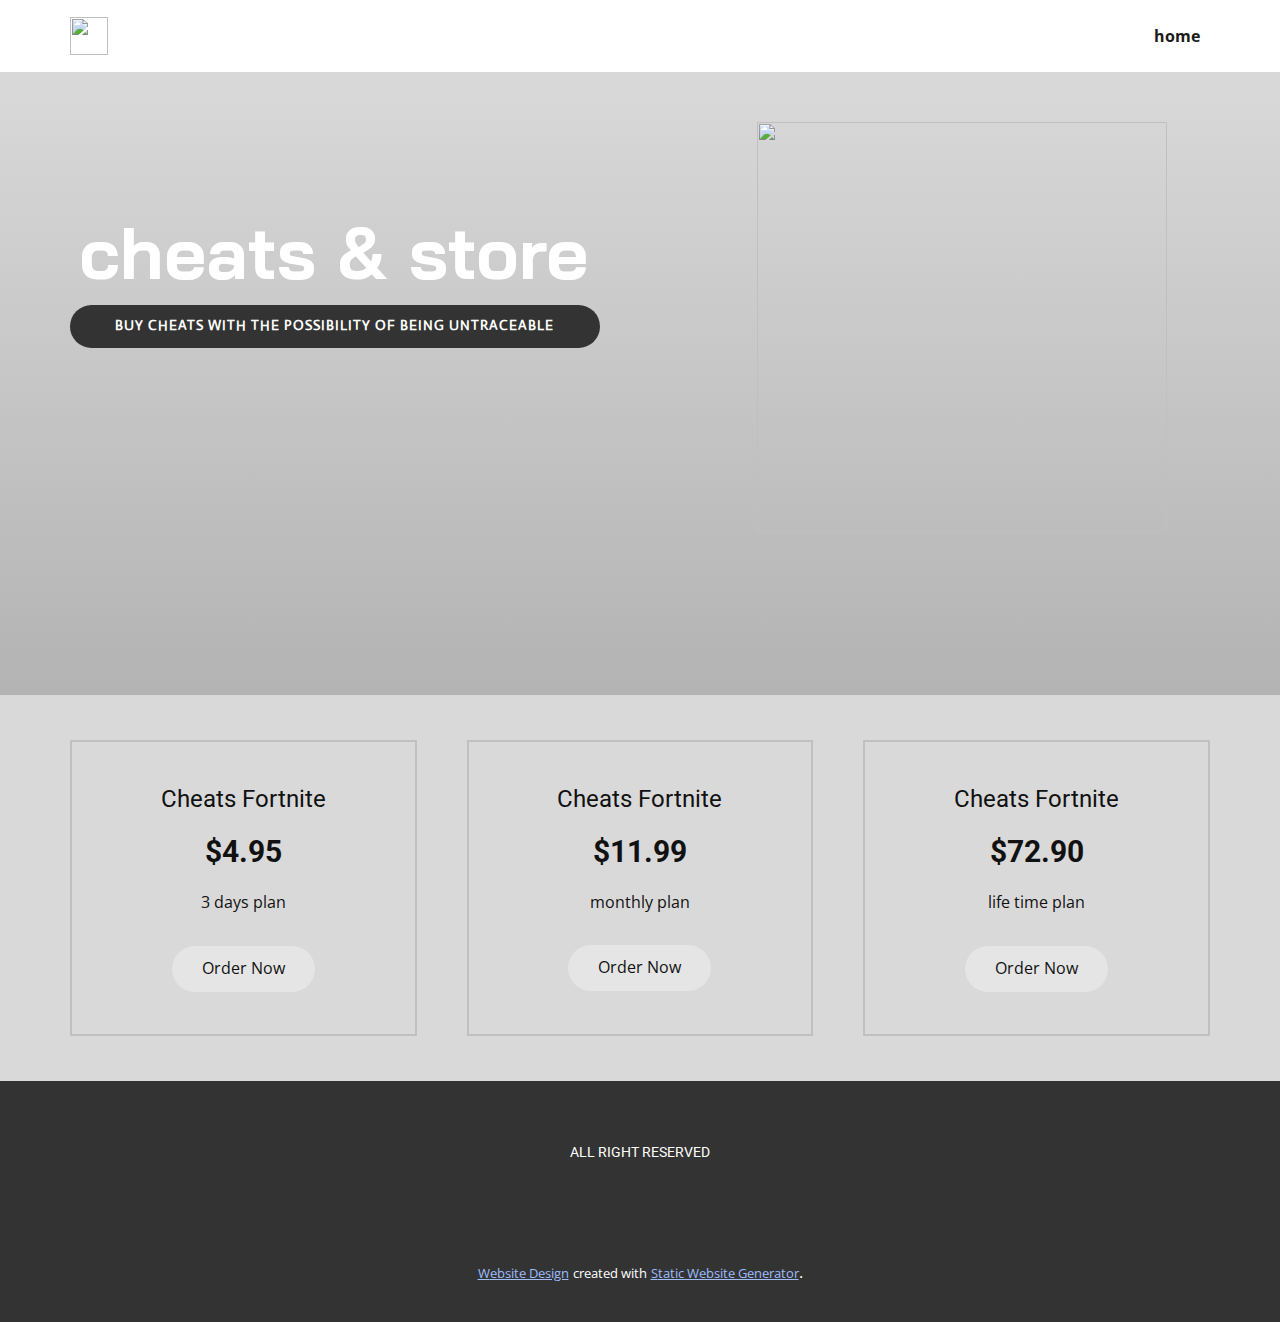
==== store.html @ 22f64bcd "Add files via upload" ====
<!DOCTYPE html>
<html style="font-size: 16px;">
  <head>
    <meta name="viewport" content="width=device-width, initial-scale=1.0">
    <meta charset="utf-8">
    <meta name="keywords" content="beauty">
    <meta name="description" content="">
    <title>store</title>
    <link rel="stylesheet" href="nicepage.css" media="screen">
<link rel="stylesheet" href="store.css" media="screen">
    <script class="u-script" type="text/javascript" src="jquery-1.9.1.min.js" defer=""></script>
    <script class="u-script" type="text/javascript" src="nicepage.js" defer=""></script>
    <meta name="generator" content="Nicepage 4.12.11, nicepage.com">
    <link rel="icon" href="images/favicon.png">
    <link id="u-theme-google-font" rel="stylesheet" href="https://fonts.googleapis.com/css?family=Roboto:100,100i,300,300i,400,400i,500,500i,700,700i,900,900i|Open+Sans:300,300i,400,400i,500,500i,600,600i,700,700i,800,800i">
    <link id="u-page-google-font" rel="stylesheet" href="https://fonts.googleapis.com/css?family=Bai+Jamjuree:200,200i,300,300i,400,400i,500,500i,600,600i,700,700i|Actor:400">
    
    
    
    <script type="application/ld+json">{
		"@context": "http://schema.org",
		"@type": "Organization",
		"name": "WebSite2157050",
		"url": "/",
		"logo": "images/Windows_Settings_app_icon.png"
}</script>
    <meta name="theme-color" content="#0a5bf9">
    <meta property="og:title" content="store">
    <meta property="og:description" content="">
    <meta property="og:type" content="website">
    <link rel="canonical" href="/">
  </head>
  <body class="u-body u-grey-15 u-xl-mode"><header class="u-clearfix u-header u-white u-header" id="sec-d12e"><div class="u-clearfix u-sheet u-sheet-1">
        <a href="https://nicepage.com" class="u-image u-logo u-image-1" data-image-width="1080" data-image-height="1080">
          <img src="images/Windows_Settings_app_icon.png" class="u-logo-image u-logo-image-1">
        </a>
        <nav class="u-menu u-menu-dropdown u-offcanvas u-menu-1">
          <div class="menu-collapse" style="font-size: 1rem; letter-spacing: 0px; font-weight: 700;">
            <a class="u-button-style u-custom-border u-custom-border-color u-custom-borders u-custom-left-right-menu-spacing u-custom-padding-bottom u-custom-text-active-color u-custom-text-color u-custom-text-hover-color u-custom-top-bottom-menu-spacing u-nav-link u-text-active-palette-1-base u-text-hover-palette-2-base" href="#">
              <svg class="u-svg-link" viewBox="0 0 24 24"><use xlink:href="#menu-hamburger"></use></svg>
              <svg class="u-svg-content" version="1.1" id="menu-hamburger" viewBox="0 0 16 16" x="0px" y="0px" xmlns:xlink="http://www.w3.org/1999/xlink" xmlns="http://www.w3.org/2000/svg"><g><rect y="1" width="16" height="2"></rect><rect y="7" width="16" height="2"></rect><rect y="13" width="16" height="2"></rect>
</g></svg>
            </a>
          </div>
          <div class="u-custom-menu u-nav-container">
            <ul class="u-nav u-spacing-20 u-unstyled u-nav-1"><li class="u-nav-item"><a class="u-border-no-bottom u-border-no-left u-border-no-right u-border-no-top u-button-style u-nav-link u-text-active-black u-text-grey-90 u-text-hover-black" href="Home.html" style="padding: 10px;">hom​e</a>
</li></ul>
          </div>
          <div class="u-custom-menu u-nav-container-collapse">
            <div class="u-black u-container-style u-inner-container-layout u-opacity u-opacity-95 u-sidenav">
              <div class="u-inner-container-layout u-sidenav-overflow">
                <div class="u-menu-close"></div>
                <ul class="u-align-center u-nav u-popupmenu-items u-unstyled u-nav-2"><li class="u-nav-item"><a class="u-button-style u-nav-link" href="Home.html">home</a>
</li></ul>
              </div>
            </div>
            <div class="u-black u-menu-overlay u-opacity u-opacity-70"></div>
          </div>
        </nav>
      </div></header>
    <section class="u-align-left-sm u-align-left-xs u-clearfix u-gradient u-section-1" id="carousel_20e8">
      
      <div class="u-clearfix u-sheet u-sheet-1">
        <div class="u-align-left u-container-style u-group u-shape-rectangle u-group-1" data-animation-name="customAnimationIn" data-animation-duration="1000">
          <div class="u-container-layout u-container-layout-1"></div>
        </div>
        <h1 class="u-align-center u-text u-title u-text-1">cheats &amp; store</h1>
        <a href="https://discord.gg/RS68hAc74v" class="u-border-grey-75 u-btn u-btn-round u-button-style u-custom-font u-grey-80 u-hover-feature u-hover-palette-5-base u-radius-50 u-text-hover-black u-btn-1"> Buy Cheats with the possibility of being untraceable</a>
        <img class="u-hover-feature u-image u-image-round u-preserve-proportions u-image-1" src="images/Windows_Settings_app_icon.png" alt="" data-image-width="1080" data-image-height="1080" data-animation-name="pulse" data-animation-duration="1000" data-animation-direction="" data-animation-delay="250">
      </div>
      
    </section>
    <section class="u-align-center u-clearfix u-section-2" id="sec-79aa">
      <div class="u-clearfix u-sheet u-valign-middle u-sheet-1">
        <div class="u-clearfix u-expanded-width u-gutter-50 u-layout-wrap u-layout-wrap-1">
          <div class="u-layout" style="">
            <div class="u-layout-row" style="">
              <div class="u-align-center u-container-style u-layout-cell u-left-cell u-size-20 u-size-20-md u-layout-cell-1">
                <div class="u-border-2 u-border-grey-25 u-container-layout u-container-layout-1">
                  <h4 class="u-text u-text-1">Cheats Fortnite</h4>
                  <h3 class="u-text u-text-2">$4.95</h3>
                  <p class="u-text u-text-3">3 days plan</p>
                  <a href="https://discord.gg/RS68hAc74v" class="u-btn u-btn-round u-button-style u-grey-10 u-radius-50 u-btn-1">Order Now</a>
                </div>
              </div>
              <div class="u-container-style u-layout-cell u-size-20 u-size-20-md u-layout-cell-2">
                <div class="u-border-2 u-border-grey-25 u-container-layout u-container-layout-2">
                  <h4 class="u-align-center u-text u-text-4">Cheats Fortnite</h4>
                  <h3 class="u-align-center u-text u-text-5">$11.99</h3>
                  <p class="u-align-center u-text u-text-6">monthly plan<br>
                  </p>
                  <a href="https://discord.gg/RS68hAc74v" class="u-border-none u-btn u-btn-round u-button-style u-grey-10 u-hover-grey-30 u-radius-50 u-btn-2">Order Now</a>
                </div>
              </div>
              <div class="u-align-center u-container-style u-layout-cell u-opacity u-opacity-0 u-right-cell u-size-20 u-size-20-md u-white u-layout-cell-3">
                <div class="u-border-2 u-border-grey-25 u-container-layout u-container-layout-3">
                  <h4 class="u-text u-text-7">Cheats Fortnite</h4>
                  <h3 class="u-text u-text-8">$72.90</h3>
                  <p class="u-text u-text-9">life time plan</p>
                  <a href="https://discord.gg/RS68hAc74v" class="u-border-none u-btn u-btn-round u-button-style u-grey-10 u-radius-50 u-btn-3">Order Now</a>
                </div>
              </div>
            </div>
          </div>
        </div>
      </div>
    </section>
    
    
    <footer class="u-align-center u-clearfix u-footer u-grey-80 u-footer" id="sec-de31"><div class="u-clearfix u-sheet u-valign-middle u-sheet-1">
        <p class="u-custom-font u-heading-font u-small-text u-text u-text-variant u-text-1">ALL RIGHT RESERVED</p>
      </div></footer>
    <section class="u-backlink u-clearfix u-grey-80">
      <a class="u-link" href="website-design" target="_blank">
        <span>Website Design</span>
      </a>
      <p class="u-text">
        <span>created with</span>
      </p>
      <a class="u-link" href="static-site-generator" target="_blank">
        <span>Static Website Generator</span>
      </a>. 
    </section>
  </body>
</html>
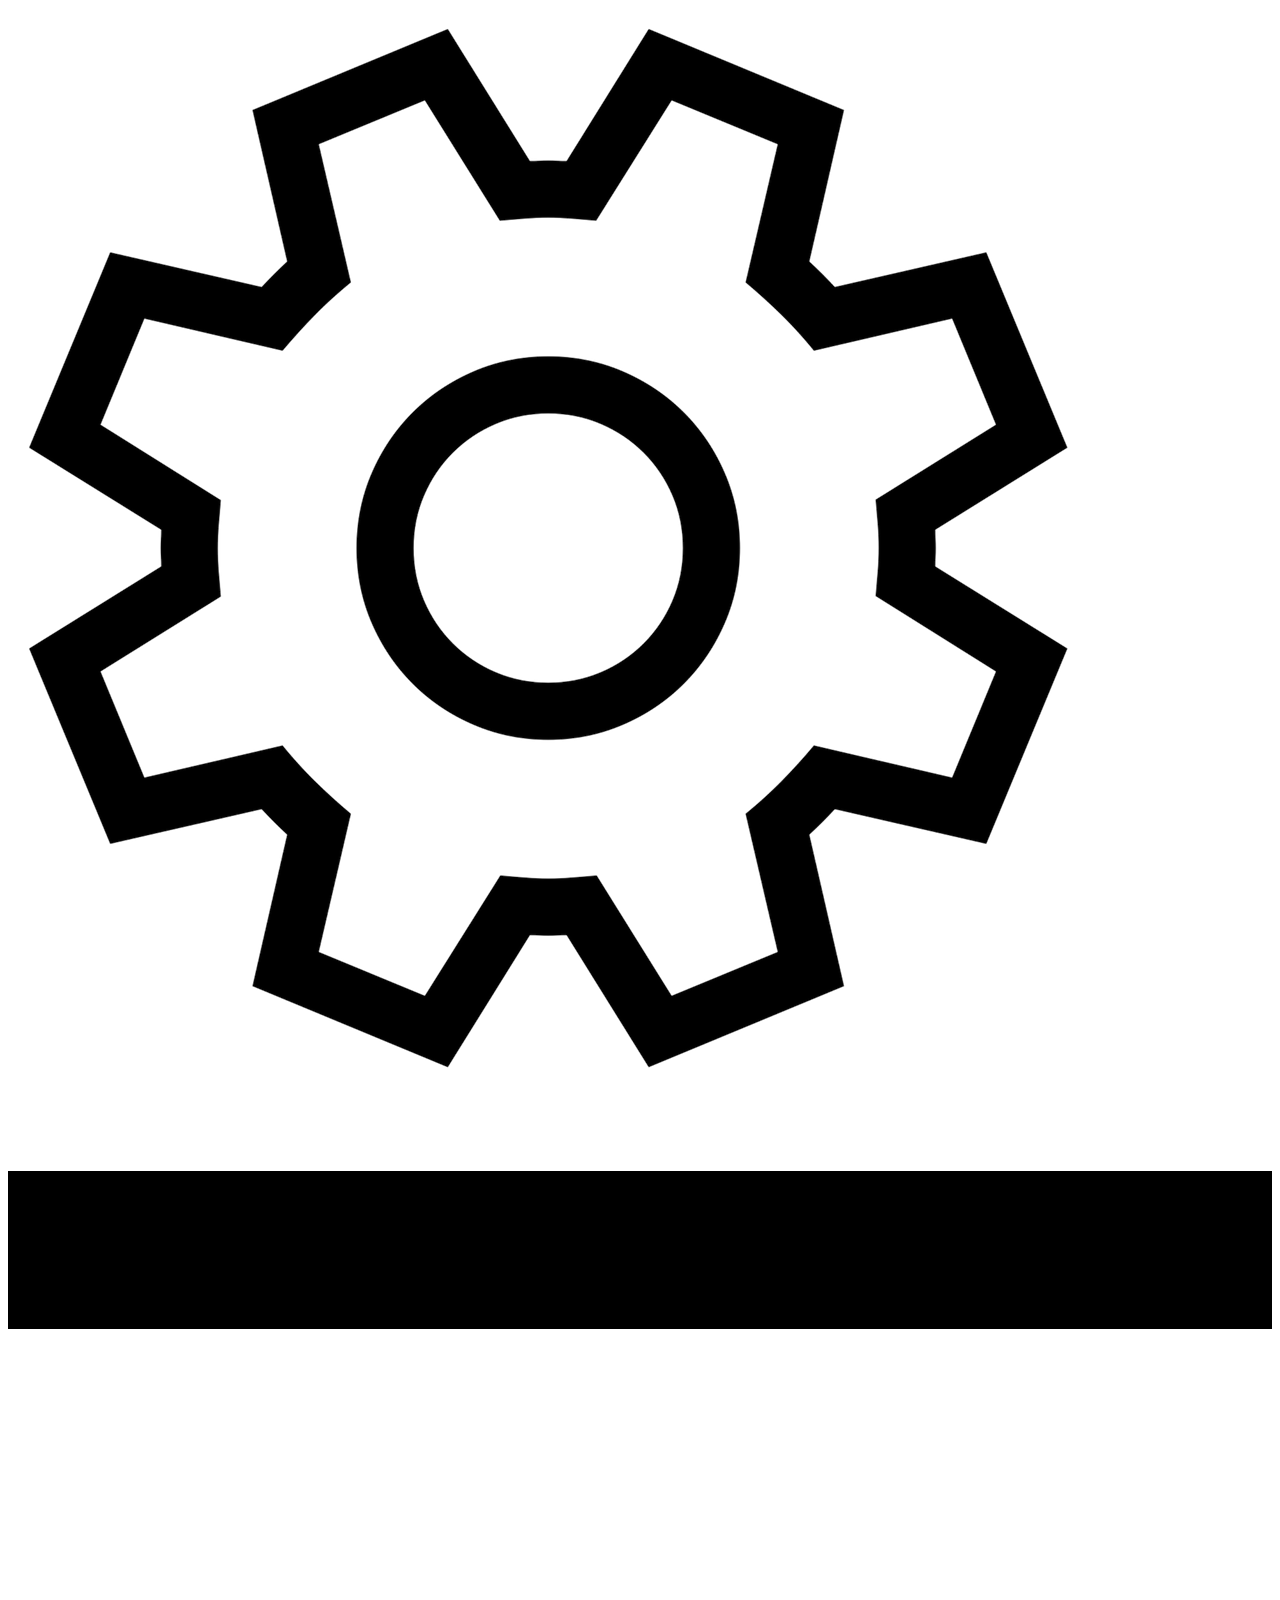
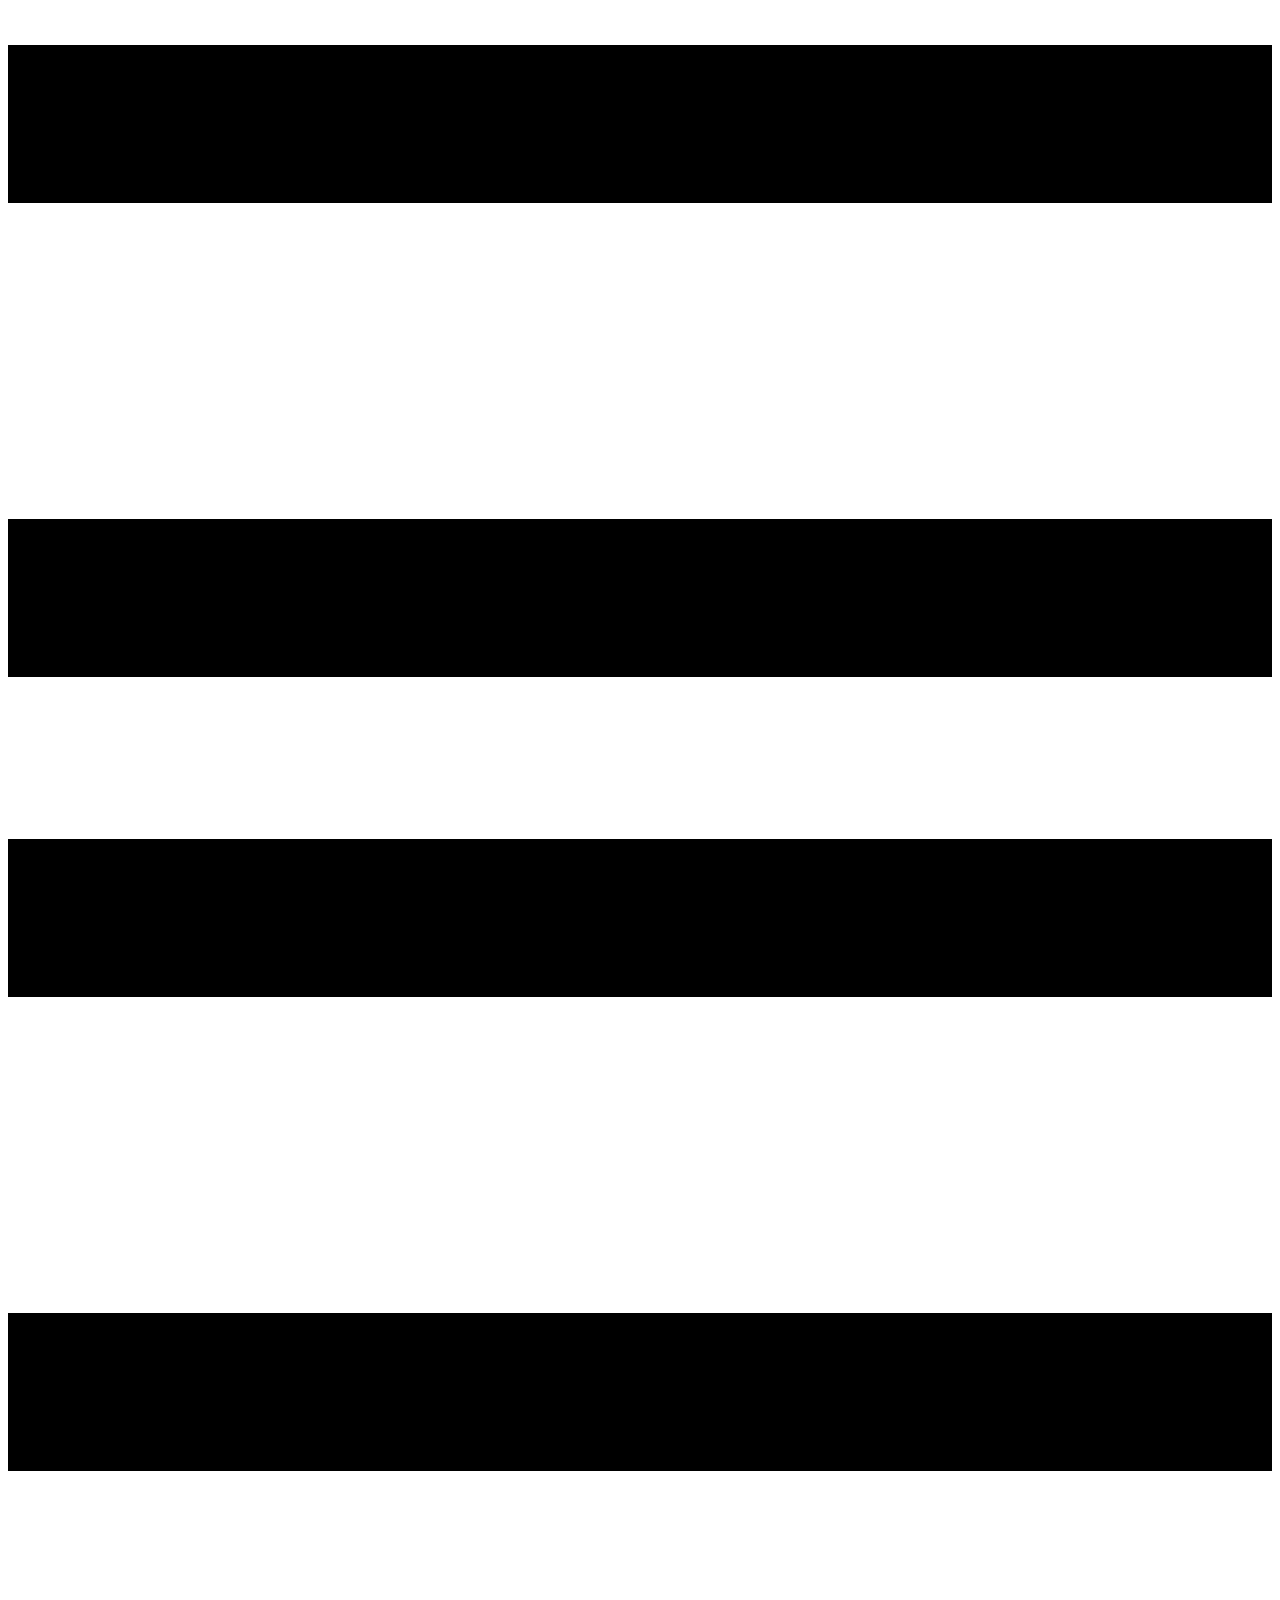
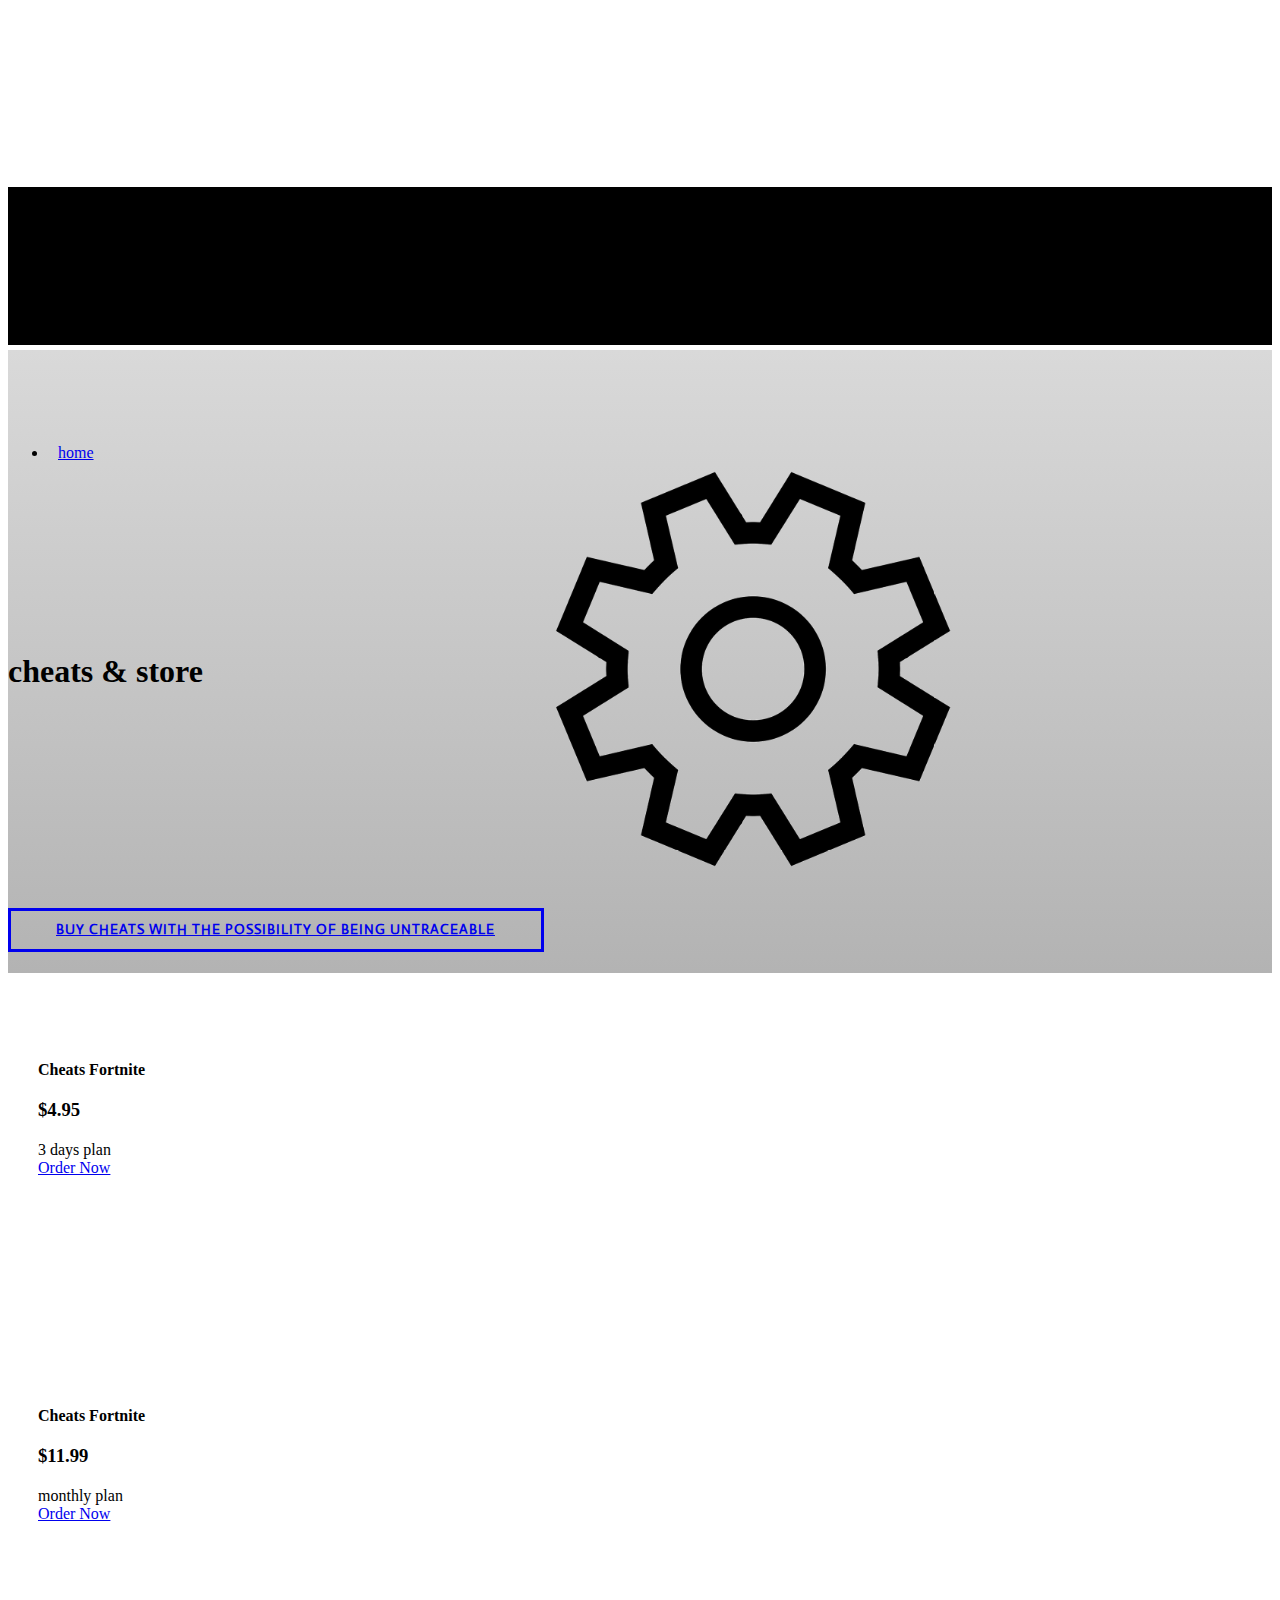
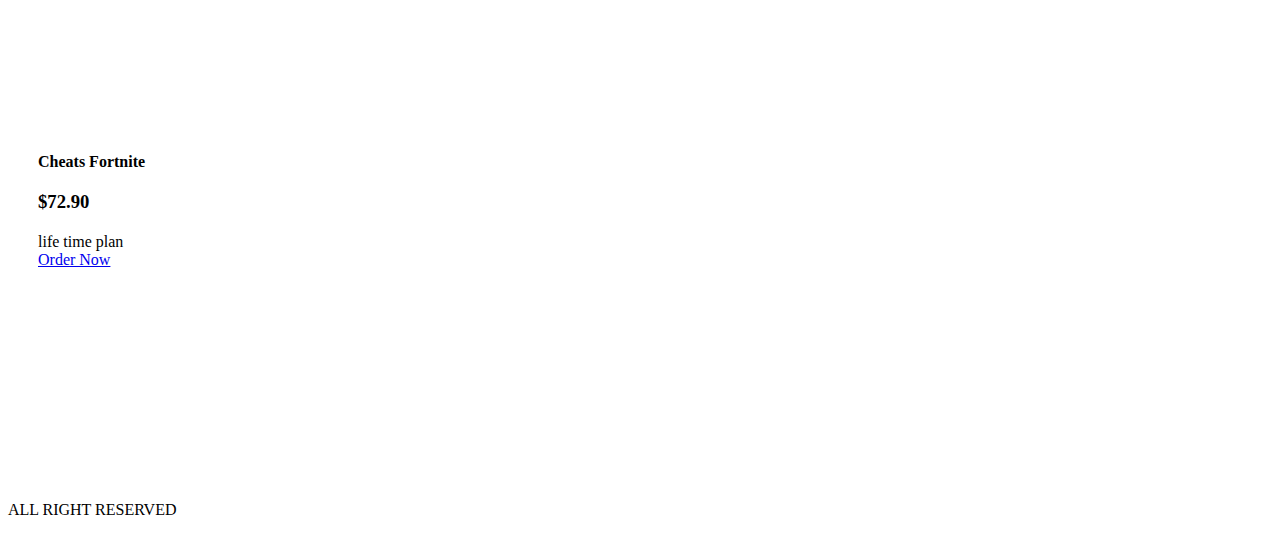
==== commit d30d7b02: "Update store.html" ====
--- a/store.html
+++ b/store.html
@@ -109,17 +109,5 @@
     
     <footer class="u-align-center u-clearfix u-footer u-grey-80 u-footer" id="sec-de31"><div class="u-clearfix u-sheet u-valign-middle u-sheet-1">
         <p class="u-custom-font u-heading-font u-small-text u-text u-text-variant u-text-1">ALL RIGHT RESERVED</p>
-      </div></footer>
-    <section class="u-backlink u-clearfix u-grey-80">
-      <a class="u-link" href="website-design" target="_blank">
-        <span>Website Design</span>
-      </a>
-      <p class="u-text">
-        <span>created with</span>
-      </p>
-      <a class="u-link" href="static-site-generator" target="_blank">
-        <span>Static Website Generator</span>
-      </a>. 
-    </section>
   </body>
-</html>+</html>
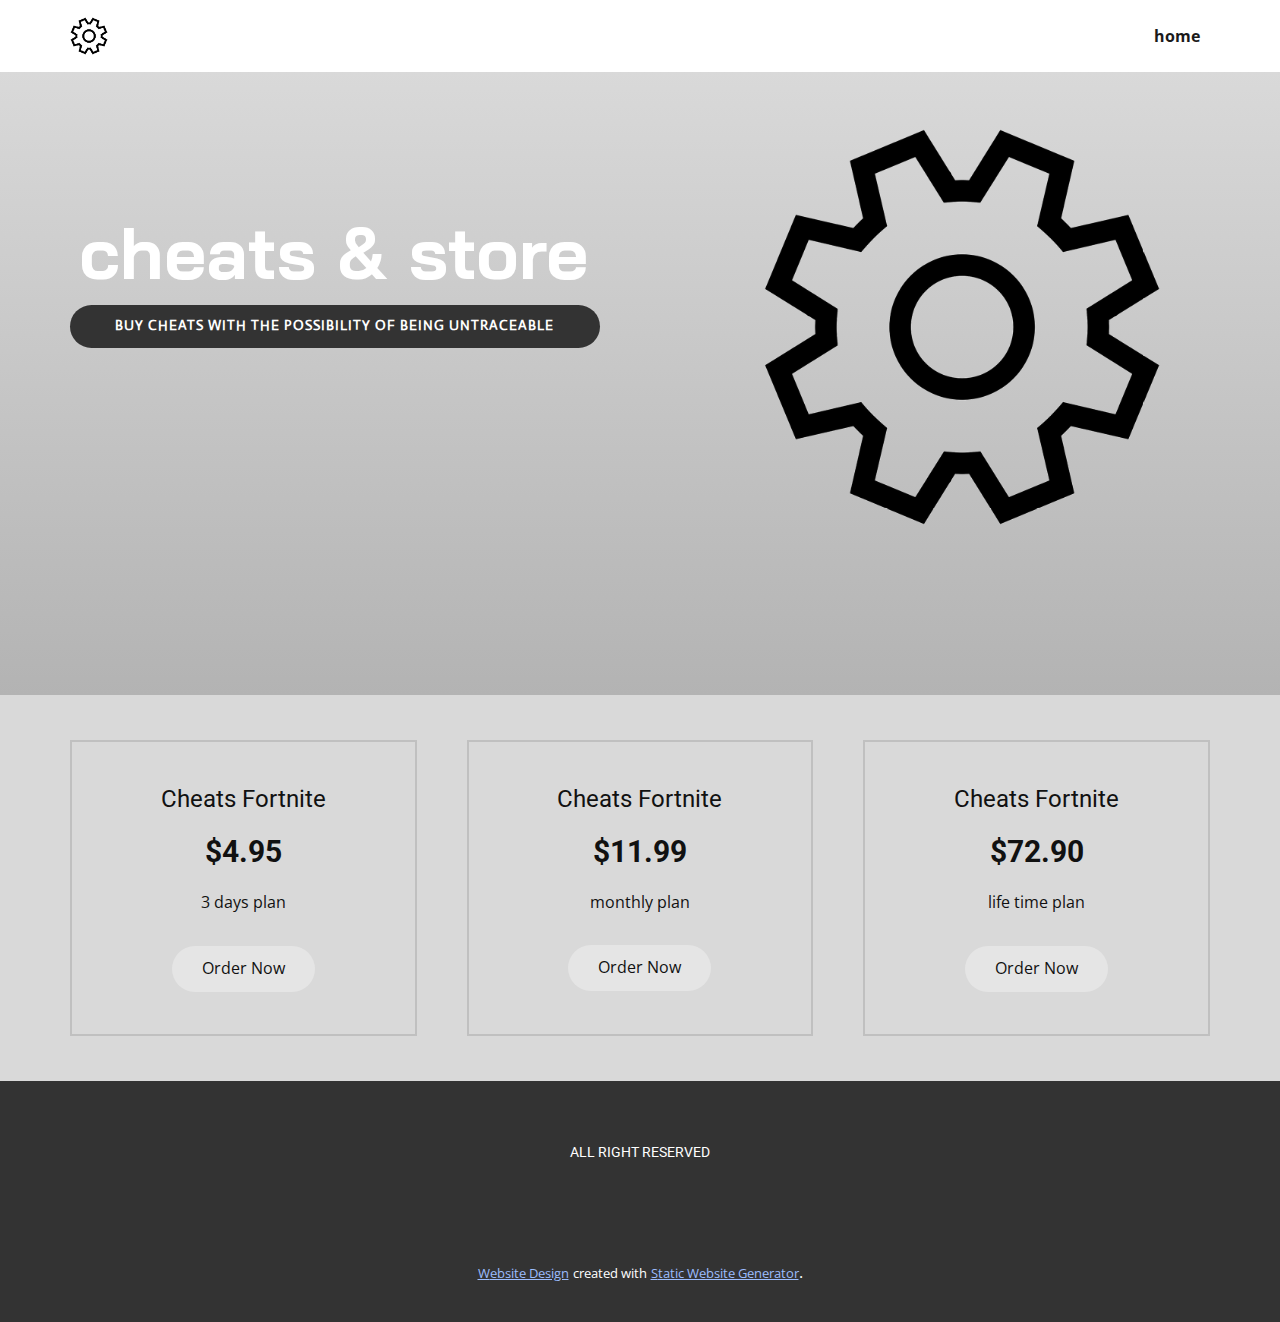
==== commit 98f7c6aa: "Add files via upload" ====
--- a/store.html
+++ b/store.html
@@ -109,5 +109,17 @@
     
     <footer class="u-align-center u-clearfix u-footer u-grey-80 u-footer" id="sec-de31"><div class="u-clearfix u-sheet u-valign-middle u-sheet-1">
         <p class="u-custom-font u-heading-font u-small-text u-text u-text-variant u-text-1">ALL RIGHT RESERVED</p>
+      </div></footer>
+    <section class="u-backlink u-clearfix u-grey-80">
+      <a class="u-link" href="website-design" target="_blank">
+        <span>Website Design</span>
+      </a>
+      <p class="u-text">
+        <span>created with</span>
+      </p>
+      <a class="u-link" href="static-site-generator" target="_blank">
+        <span>Static Website Generator</span>
+      </a>. 
+    </section>
   </body>
-</html>
+</html>--- a/nicepage.css
+++ b/nicepage.css
@@ -0,0 +1,36741 @@
+/*begin-commonstyles library*//*!
+ * froala_editor v4.0.6 (https://www.froala.com/wysiwyg-editor)
+ * License https://froala.com/wysiwyg-editor/terms/
+ * Copyright 2014-2021 Froala Labs
+ */
+
+.fr-clearfix::after {
+  clear: both;
+  display: block;
+  content: "";
+  height: 0; }
+
+.fr-hide-by-clipping {
+  position: absolute;
+  width: 1px;
+  height: 1px;
+  padding: 0;
+  margin: -1px;
+  overflow: hidden;
+  clip: rect(0, 0, 0, 0);
+  border: 0; }
+
+.fr-view img.fr-rounded, .fr-view .fr-img-caption.fr-rounded img {
+  border-radius: 10px;
+  -moz-border-radius: 10px;
+  -webkit-border-radius: 10px;
+  -moz-background-clip: padding;
+  -webkit-background-clip: padding-box;
+  background-clip: padding-box; }
+
+.fr-view img.fr-shadow, .fr-view .fr-img-caption.fr-shadow img {
+  -webkit-box-shadow: 10px 10px 5px 0px #cccccc;
+  -moz-box-shadow: 10px 10px 5px 0px #cccccc;
+  box-shadow: 10px 10px 5px 0px #cccccc; }
+
+.fr-view img.fr-bordered, .fr-view .fr-img-caption.fr-bordered img {
+  border: solid 5px #CCC; }
+
+.fr-view img.fr-bordered {
+  -webkit-box-sizing: content-box;
+  -moz-box-sizing: content-box;
+  box-sizing: content-box; }
+
+.fr-view .fr-img-caption.fr-bordered img {
+  -webkit-box-sizing: border-box;
+  -moz-box-sizing: border-box;
+  box-sizing: border-box; }
+
+.fr-view {
+  word-wrap: break-word; }
+  .fr-view span[style~="color:"] a {
+    color: inherit; }
+  .fr-view strong {
+    font-weight: 700; }
+  .fr-view table[border='0'] td:not([class]), .fr-view table[border='0'] th:not([class]), .fr-view table[border='0'] td[class=""], .fr-view table[border='0'] th[class=""] {
+    border-width: 0px; }
+  .fr-view table {
+    border: none;
+    border-collapse: collapse;
+    empty-cells: show;
+    max-width: 100%; }
+    .fr-view table td {
+      min-width: 5px; }
+    .fr-view table.fr-dashed-borders td, .fr-view table.fr-dashed-borders th {
+      border-style: dashed; }
+    .fr-view table.fr-alternate-rows tbody tr:nth-child(2n) {
+      background: whitesmoke; }
+    .fr-view table td, .fr-view table th {
+      border: 1px solid #DDD; }
+      .fr-view table td:empty, .fr-view table th:empty {
+        height: 20px; }
+      .fr-view table td.fr-highlighted, .fr-view table th.fr-highlighted {
+        border: 1px double red; }
+      .fr-view table td.fr-thick, .fr-view table th.fr-thick {
+        border-width: 2px; }
+    .fr-view table th {
+      background: #ececec; }
+  .fr-view hr {
+    clear: both;
+    user-select: none;
+    -o-user-select: none;
+    -moz-user-select: none;
+    -khtml-user-select: none;
+    -webkit-user-select: none;
+    -ms-user-select: none;
+    break-after: always;
+    page-break-after: always; }
+  .fr-view .fr-file {
+    position: relative; }
+    .fr-view .fr-file::after {
+      position: relative;
+      content: "\1F4CE";
+      font-weight: normal; }
+  .fr-view pre {
+    white-space: pre-wrap;
+    word-wrap: break-word;
+    overflow: visible; }
+/*  .fr-view[dir="rtl"] blockquote {
+    border-left: none;
+    border-right: solid 2px #5E35B1;
+    margin-right: 0;
+    padding-right: 5px;
+    padding-left: 0; }
+    .fr-view[dir="rtl"] blockquote blockquote {
+      border-color: #00BCD4; }
+      .fr-view[dir="rtl"] blockquote blockquote blockquote {
+        border-color: #43A047; }
+  .fr-view blockquote {
+    border-left: solid 2px #5E35B1;
+    margin-left: 0;
+    padding-left: 5px;
+    color: #5E35B1; }
+    .fr-view blockquote blockquote {
+      border-color: #00BCD4;
+      color: #00BCD4; }
+      .fr-view blockquote blockquote blockquote {
+        border-color: #43A047;
+        color: #43A047; } */
+  .fr-view span.fr-emoticon {
+    font-weight: normal;
+    font-family: "Apple Color Emoji","Segoe UI Emoji","NotoColorEmoji","Segoe UI Symbol","Android Emoji","EmojiSymbols";
+    display: inline;
+    line-height: 0; }
+    .fr-view span.fr-emoticon.fr-emoticon-img {
+      background-repeat: no-repeat !important;
+      font-size: inherit;
+      height: 1em;
+      width: 1em;
+      min-height: 20px;
+      min-width: 20px;
+      display: inline-block;
+      margin: -.1em .1em .1em;
+      line-height: 1;
+      vertical-align: middle; }
+  .fr-view .fr-text-gray {
+    color: #AAA !important; }
+  .fr-view .fr-text-bordered {
+    border-top: solid 1px #222;
+    border-bottom: solid 1px #222;
+    padding: 10px 0; }
+  .fr-view .fr-text-spaced {
+    letter-spacing: 1px; }
+  .fr-view .fr-text-uppercase {
+    text-transform: uppercase; }
+  .fr-view .fr-class-highlighted {
+    background-color: #ffff00; }
+  .fr-view .fr-class-code {
+    border-color: #cccccc;
+    border-radius: 2px;
+    -moz-border-radius: 2px;
+    -webkit-border-radius: 2px;
+    -moz-background-clip: padding;
+    -webkit-background-clip: padding-box;
+    background-clip: padding-box;
+    background: #f5f5f5;
+    padding: 10px;
+    font-family: "Courier New", Courier, monospace; }
+  .fr-view .fr-class-transparency {
+    opacity: 0.5; }
+  .fr-view img {
+    position: relative;
+    max-width: 100%; }
+    .fr-view img.fr-dib {
+      margin: 10px auto;
+      display: block;
+      float: none;
+      vertical-align: top; }
+      .fr-view img.fr-dib.fr-fil {
+        margin-left: 0;
+        text-align: left; }
+      .fr-view img.fr-dib.fr-fir {
+        margin-right: 0;
+        text-align: right; }
+    .fr-view img.fr-dii {
+      display: inline-block;
+      float: none;
+      vertical-align: bottom;
+      margin-left: 5px;
+      margin-right: 5px;
+      max-width: calc(100% - (2 * 5px)); }
+      .fr-view img.fr-dii.fr-fil {
+        float: left;
+        margin: 10px 15px 10px 0;
+        max-width: calc(100% - 5px); }
+      .fr-view img.fr-dii.fr-fir {
+        float: right;
+        margin: 10px 0 10px 15px;
+        max-width: calc(100% - 5px); }
+  .fr-view span.fr-img-caption {
+    position: relative;
+    max-width: 100%; }
+    .fr-view span.fr-img-caption.fr-dib {
+      margin: 5px auto;
+      display: block;
+      float: none;
+      vertical-align: top; }
+      .fr-view span.fr-img-caption.fr-dib.fr-fil {
+        margin-left: 0;
+        text-align: left; }
+      .fr-view span.fr-img-caption.fr-dib.fr-fir {
+        margin-right: 0;
+        text-align: right; }
+    .fr-view span.fr-img-caption.fr-dii {
+      display: inline-block;
+      float: none;
+      vertical-align: bottom;
+      margin-left: 5px;
+      margin-right: 5px;
+      max-width: calc(100% - (2 * 5px)); }
+      .fr-view span.fr-img-caption.fr-dii.fr-fil {
+        float: left;
+        margin: 5px 5px 5px 0;
+        max-width: calc(100% - 5px); }
+      .fr-view span.fr-img-caption.fr-dii.fr-fir {
+        float: right;
+        margin: 5px 0 5px 5px;
+        max-width: calc(100% - 5px); }
+  .fr-view .fr-video {
+    text-align: center;
+    position: relative; }
+    .fr-view .fr-video.fr-rv {
+      padding-bottom: 56.25%;
+      padding-top: 30px;
+      height: 0;
+      overflow: hidden; }
+      .fr-view .fr-video.fr-rv > iframe, .fr-view .fr-video.fr-rv object, .fr-view .fr-video.fr-rv embed {
+        position: absolute !important;
+        top: 0;
+        left: 0;
+        width: 100%;
+        height: 100%; }
+    .fr-view .fr-video > * {
+      -webkit-box-sizing: content-box;
+      -moz-box-sizing: content-box;
+      box-sizing: content-box;
+      max-width: 100%;
+      border: none; }
+    .fr-view .fr-video.fr-dvb {
+      display: block;
+      clear: both; }
+      .fr-view .fr-video.fr-dvb.fr-fvl {
+        text-align: left; }
+      .fr-view .fr-video.fr-dvb.fr-fvr {
+        text-align: right; }
+    .fr-view .fr-video.fr-dvi {
+      display: inline-block; }
+      .fr-view .fr-video.fr-dvi.fr-fvl {
+        float: left; }
+      .fr-view .fr-video.fr-dvi.fr-fvr {
+        float: right; }
+  .fr-view a.fr-strong {
+    font-weight: 700; }
+  .fr-view a.fr-green {
+    color: green; }
+  .fr-view .fr-img-caption {
+    text-align: center; }
+    .fr-view .fr-img-caption .fr-img-wrap {
+      padding: 0;
+      margin: auto;
+      text-align: center;
+      width: 100%; }
+      .fr-view .fr-img-caption .fr-img-wrap a {
+        display: block; }
+      .fr-view .fr-img-caption .fr-img-wrap img {
+        display: block;
+        margin: auto;
+        width: 100%; }
+      .fr-view .fr-img-caption .fr-img-wrap > span {
+        margin: auto;
+        display: block;
+        padding: 5px 5px 10px;
+        font-size: 14px;
+        font-weight: initial;
+        -webkit-box-sizing: border-box;
+        -moz-box-sizing: border-box;
+        box-sizing: border-box;
+        -webkit-opacity: 0.9;
+        -moz-opacity: 0.9;
+        opacity: 0.9;
+        -ms-filter: "progid:DXImageTransform.Microsoft.Alpha(Opacity=0)";
+        width: 100%;
+        text-align: center; }
+  .fr-view button.fr-rounded, .fr-view input.fr-rounded, .fr-view textarea.fr-rounded {
+    border-radius: 10px;
+    -moz-border-radius: 10px;
+    -webkit-border-radius: 10px;
+    -moz-background-clip: padding;
+    -webkit-background-clip: padding-box;
+    background-clip: padding-box; }
+  .fr-view button.fr-large, .fr-view input.fr-large, .fr-view textarea.fr-large {
+    font-size: 24px; }
+
+/**
+ * Image style.
+ */
+a.fr-view.fr-strong {
+  font-weight: 700; }
+a.fr-view.fr-green {
+  color: green; }
+
+/**
+ * Link style.
+ */
+img.fr-view {
+  position: relative;
+  max-width: 100%; }
+  img.fr-view.fr-dib {
+    margin: 5px auto;
+    display: block;
+    float: none;
+    vertical-align: top; }
+    img.fr-view.fr-dib.fr-fil {
+      margin-left: 0;
+      text-align: left; }
+    img.fr-view.fr-dib.fr-fir {
+      margin-right: 0;
+      text-align: right; }
+  img.fr-view.fr-dii {
+    display: inline-block;
+    float: none;
+    vertical-align: bottom;
+    margin-left: 5px;
+    margin-right: 5px;
+    max-width: calc(100% - (2 * 5px)); }
+    img.fr-view.fr-dii.fr-fil {
+      float: left;
+      margin: 5px 5px 5px 0;
+      max-width: calc(100% - 5px); }
+    img.fr-view.fr-dii.fr-fir {
+      float: right;
+      margin: 5px 0 5px 5px;
+      max-width: calc(100% - 5px); }
+
+span.fr-img-caption.fr-view {
+  position: relative;
+  max-width: 100%; }
+  span.fr-img-caption.fr-view.fr-dib {
+    margin: 5px auto;
+    display: block;
+    float: none;
+    vertical-align: top; }
+    span.fr-img-caption.fr-view.fr-dib.fr-fil {
+      margin-left: 0;
+      text-align: left; }
+    span.fr-img-caption.fr-view.fr-dib.fr-fir {
+      margin-right: 0;
+      text-align: right; }
+  span.fr-img-caption.fr-view.fr-dii {
+    display: inline-block;
+    float: none;
+    vertical-align: bottom;
+    margin-left: 5px;
+    margin-right: 5px;
+    max-width: calc(100% - (2 * 5px)); }
+    span.fr-img-caption.fr-view.fr-dii.fr-fil {
+      float: left;
+      margin: 5px 5px 5px 0;
+      max-width: calc(100% - 5px); }
+    span.fr-img-caption.fr-view.fr-dii.fr-fir {
+      float: right;
+      margin: 5px 0 5px 5px;
+      max-width: calc(100% - 5px); }
+/*end-commonstyles library*/@charset "UTF-8";
+/*! normalize.css v4.1.1 | MIT License | github.com/necolas/normalize.css */
+html {
+  font-family: sans-serif;
+  -ms-text-size-adjust: 100%;
+  -webkit-text-size-adjust: 100%;
+}
+body {
+  margin: 0;
+}
+article,
+aside,
+details,
+figcaption,
+figure,
+footer,
+header,
+main,
+menu,
+nav,
+section,
+summary {
+  display: block;
+}
+audio,
+canvas,
+progress,
+video {
+  display: inline-block;
+}
+audio:not([controls]) {
+  display: none;
+  height: 0;
+}
+progress {
+  vertical-align: baseline;
+}
+template,
+[hidden] {
+  display: none;
+}
+a {
+  background-color: transparent;
+  -webkit-text-decoration-skip: objects;
+}
+a:active,
+a:hover {
+  outline-width: 0;
+}
+abbr[title] {
+  border-bottom: none;
+  text-decoration: underline;
+}
+b,
+strong {
+  font-weight: inherit;
+  font-weight: bold;
+}
+dfn {
+  font-style: italic;
+}
+h1 {
+  font-size: 2em;
+  margin: 0.67em 0;
+}
+mark {
+  background-color: #ff0;
+  color: #000;
+}
+small {
+  font-size: 80%;
+}
+sub,
+sup {
+  font-size: 75%;
+  line-height: 0;
+  position: relative;
+  vertical-align: baseline;
+}
+sub {
+  bottom: -0.25em;
+}
+sup {
+  top: -0.5em;
+}
+img {
+  border-style: none;
+}
+svg:not(:root) {
+  overflow: hidden;
+}
+code,
+kbd,
+pre,
+samp {
+  font-family: monospace,monospace;
+  font-size: 1em;
+}
+hr {
+  box-sizing: content-box;
+  height: 0;
+  overflow: visible;
+}
+button,
+input,
+optgroup,
+select,
+textarea {
+  color: inherit;
+  font: inherit;
+  margin: 0;
+}
+optgroup {
+  font-weight: 700;
+}
+button,
+input {
+  overflow: visible;
+}
+button,
+select {
+  text-transform: none;
+}
+button,
+html [type="button"],
+[type="reset"],
+[type="submit"] {
+  -webkit-appearance: button;
+}
+button::-moz-focus-inner,
+[type="button"]::-moz-focus-inner,
+[type="reset"]::-moz-focus-inner,
+[type="submit"]::-moz-focus-inner {
+  border-style: none;
+  padding: 0;
+}
+button:-moz-focusring,
+[type="button"]:-moz-focusring,
+[type="reset"]:-moz-focusring,
+[type="submit"]:-moz-focusring {
+  outline: 1px dotted ButtonText;
+}
+fieldset {
+  border: 1px solid silver;
+  margin: 0 2px;
+  padding: 0.35em 0.625em 0.75em;
+}
+legend {
+  box-sizing: border-box;
+  color: inherit;
+  display: table;
+  max-width: 100%;
+  padding: 0;
+  white-space: normal;
+}
+textarea {
+  overflow: auto;
+  outline: none;
+}
+button,
+select,
+input,
+textarea {
+  outline: none;
+}
+[type="checkbox"],
+[type="radio"] {
+  box-sizing: border-box;
+  padding: 0;
+}
+[type="number"]::-webkit-inner-spin-button,
+[type="number"]::-webkit-outer-spin-button {
+  height: auto;
+}
+[type="search"] {
+  -webkit-appearance: textfield;
+  outline-offset: -2px;
+}
+[type="search"]::-webkit-search-cancel-button,
+[type="search"]::-webkit-search-decoration {
+  -webkit-appearance: none;
+}
+::-webkit-input-placeholder {
+  color: inherit;
+  opacity: 0.54;
+}
+::-webkit-file-upload-button {
+  -webkit-appearance: button;
+  font: inherit;
+}
+ul,
+ol {
+  padding-left: 20px;
+}
+/* Fade effect */
+/* Over effect */
+/* Slide effect */
+/* Over and Slide effect */
+/* Flip Left effect */
+/* Flip Right effect */
+/* Flip Top effect */
+/* Flip Bottom effect */
+/* Wobble Left effect */
+/* Wobble Right effect */
+/* Wobble top effect */
+/* Wobble bottom effect */
+/* Zoom and Rotate Effects */
+/* Utility */
+.u-over-slide {
+  position: absolute;
+  left: 0;
+  top: 0;
+  width: 100%;
+  height: 100%;
+}
+.u-background-effect {
+  overflow: hidden;
+}
+.u-background-effect ~ .u-container-layout {
+  cursor: pointer;
+}
+/* Fade effect */
+.u-effect-fade .u-over-slide {
+  opacity: 0;
+  transition: all 500ms ease;
+}
+.u-effect-fade:hover .u-over-slide,
+.u-effect-fade.u-effect-active .u-over-slide {
+  opacity: 1;
+}
+/* Over effect */
+.u-effect-over-left .u-over-slide {
+  transform: translate(-100%, 0);
+  transition: all 500ms ease;
+}
+.u-effect-over-left:hover .u-over-slide,
+.u-effect-over-left.u-effect-active .u-over-slide {
+  transform: translate(0, 0);
+}
+.u-effect-over-right .u-over-slide {
+  transform: translate(100%, 0);
+  transition: all 500ms ease;
+}
+.u-effect-over-right:hover .u-over-slide,
+.u-effect-over-right.u-effect-active .u-over-slide {
+  transform: translate(0, 0);
+}
+.u-effect-over-top .u-over-slide {
+  transform: translate(0, -100%);
+  transition: all 500ms ease;
+}
+.u-effect-over-top:hover .u-over-slide,
+.u-effect-over-top.u-effect-active .u-over-slide {
+  transform: translate(0, 0);
+}
+.u-effect-over-bottom .u-over-slide {
+  transform: translate(0, 100%);
+  transition: all 500ms ease;
+}
+.u-effect-over-bottom:hover .u-over-slide,
+.u-effect-over-bottom.u-effect-active .u-over-slide {
+  transform: translate(0, 0);
+}
+.u-effect-over-topleft .u-over-slide {
+  transform: translate(-100%, -100%);
+  transition: all 500ms ease;
+}
+.u-effect-over-topleft:hover .u-over-slide,
+.u-effect-over-topleft.u-effect-active .u-over-slide {
+  transform: translate(0, 0);
+}
+.u-effect-over-topright .u-over-slide {
+  transform: translate(100%, -100%);
+  transition: all 500ms ease;
+}
+.u-effect-over-topright:hover .u-over-slide,
+.u-effect-over-topright.u-effect-active .u-over-slide {
+  transform: translate(0, 0);
+}
+.u-effect-over-bottomleft .u-over-slide {
+  transform: translate(-100%, 100%);
+  transition: all 500ms ease;
+}
+.u-effect-over-bottomleft:hover .u-over-slide,
+.u-effect-over-bottomleft.u-effect-active .u-over-slide {
+  transform: translate(0, 0);
+}
+.u-effect-over-bottomright .u-over-slide {
+  transform: translate(100%, 100%);
+  transition: all 500ms ease;
+}
+.u-effect-over-bottomright:hover .u-over-slide,
+.u-effect-over-bottomright.u-effect-active .u-over-slide {
+  transform: translate(0, 0);
+}
+/* Slide effect */
+.u-effect-slide-left .u-over-slide {
+  transform: translate(-100%, 0);
+  transition: all 500ms ease;
+}
+.u-effect-slide-left:hover .u-over-slide,
+.u-effect-slide-left.u-effect-active .u-over-slide {
+  transform: translate(0, 0);
+}
+.u-effect-slide-left .u-back-slide {
+  transition: all 500ms ease;
+}
+.u-effect-slide-left:hover .u-back-slide,
+.u-effect-slide-left.u-effect-active .u-back-slide {
+  transform: translate(100%, 0);
+}
+.u-effect-slide-right .u-over-slide {
+  transform: translate(100%, 0);
+  transition: all 500ms ease;
+}
+.u-effect-slide-right:hover .u-over-slide,
+.u-effect-slide-right.u-effect-active .u-over-slide {
+  transform: translate(0, 0);
+}
+.u-effect-slide-right .u-back-slide {
+  transition: all 500ms ease;
+}
+.u-effect-slide-right:hover .u-back-slide,
+.u-effect-slide-right.u-effect-active .u-back-slide {
+  transform: translate(-100%, 0);
+}
+.u-effect-slide-top .u-over-slide {
+  transform: translate(0, -100%);
+  transition: all 500ms ease;
+}
+.u-effect-slide-top:hover .u-over-slide,
+.u-effect-slide-top.u-effect-active .u-over-slide {
+  transform: translate(0, 0);
+}
+.u-effect-slide-top .u-back-slide {
+  transition: all 500ms ease;
+}
+.u-effect-slide-top:hover .u-back-slide,
+.u-effect-slide-top.u-effect-active .u-back-slide {
+  transform: translate(0, 100%);
+}
+.u-effect-slide-bottom .u-over-slide {
+  transform: translate(0, 100%);
+  transition: all 500ms ease;
+}
+.u-effect-slide-bottom:hover .u-over-slide,
+.u-effect-slide-bottom.u-effect-active .u-over-slide {
+  transform: translate(0, 0);
+}
+.u-effect-slide-bottom .u-back-slide {
+  transition: all 500ms ease;
+}
+.u-effect-slide-bottom:hover .u-back-slide,
+.u-effect-slide-bottom.u-effect-active .u-back-slide {
+  transform: translate(0, -100%);
+}
+.u-effect-slide-topleft .u-over-slide {
+  transform: translate(-100%, -100%);
+  transition: all 500ms ease;
+}
+.u-effect-slide-topleft:hover .u-over-slide,
+.u-effect-slide-topleft.u-effect-active .u-over-slide {
+  transform: translate(0, 0);
+}
+.u-effect-slide-topleft .u-back-slide {
+  transition: all 500ms ease;
+}
+.u-effect-slide-topleft:hover .u-back-slide,
+.u-effect-slide-topleft.u-effect-active .u-back-slide {
+  transform: translate(100%, 100%);
+}
+.u-effect-slide-topright .u-over-slide {
+  transform: translate(100%, -100%);
+  transition: all 500ms ease;
+}
+.u-effect-slide-topright:hover .u-over-slide,
+.u-effect-slide-topright.u-effect-active .u-over-slide {
+  transform: translate(0, 0);
+}
+.u-effect-slide-topright .u-back-slide {
+  transition: all 500ms ease;
+}
+.u-effect-slide-topright:hover .u-back-slide,
+.u-effect-slide-topright.u-effect-active .u-back-slide {
+  transform: translate(-100%, 100%);
+}
+.u-effect-slide-bottomleft .u-over-slide {
+  transform: translate(-100%, 100%);
+  transition: all 500ms ease;
+}
+.u-effect-slide-bottomleft:hover .u-over-slide,
+.u-effect-slide-bottomleft.u-effect-active .u-over-slide {
+  transform: translate(0, 0);
+}
+.u-effect-slide-bottomleft .u-back-slide {
+  transition: all 500ms ease;
+}
+.u-effect-slide-bottomleft:hover .u-back-slide,
+.u-effect-slide-bottomleft.u-effect-active .u-back-slide {
+  transform: translate(100%, -100%);
+}
+.u-effect-slide-bottomright .u-over-slide {
+  transform: translate(100%, 100%);
+  transition: all 500ms ease;
+}
+.u-effect-slide-bottomright:hover .u-over-slide,
+.u-effect-slide-bottomright.u-effect-active .u-over-slide {
+  transform: translate(0, 0);
+}
+.u-effect-slide-bottomright .u-back-slide {
+  transition: all 500ms ease;
+}
+.u-effect-slide-bottomright:hover .u-back-slide,
+.u-effect-slide-bottomright.u-effect-active .u-back-slide {
+  transform: translate(-100%, -100%);
+}
+/* Flip */
+.u-effect-flip-left,
+.u-effect-flip-left .u-slidesWrapper {
+  perspective: 300px;
+}
+.u-effect-flip-left .u-over-slide {
+  opacity: 0;
+  transform: rotateY(180deg);
+  transform-origin: center left;
+  transition: transform 500ms ease, transform-origin 500ms ease, opacity 0ms ease 500ms;
+}
+.u-effect-flip-left:hover .u-over-slide,
+.u-effect-flip-left.u-effect-active .u-over-slide {
+  opacity: 1;
+  transform: rotateY(0deg);
+  transition: transform 500ms ease, transform-origin 500ms ease;
+}
+.u-effect-flip-right,
+.u-effect-flip-right .u-slidesWrapper {
+  perspective: 300px;
+}
+.u-effect-flip-right .u-over-slide {
+  opacity: 0;
+  transform: rotateY(-180deg);
+  transform-origin: center right;
+  transition: transform 500ms ease, transform-origin 500ms ease, opacity 0ms ease 500ms;
+}
+.u-effect-flip-right:hover .u-over-slide,
+.u-effect-flip-right.u-effect-active .u-over-slide {
+  opacity: 1;
+  transform: rotateY(0deg);
+  transition: transform 500ms ease, transform-origin 500ms ease;
+}
+.u-effect-flip-top,
+.u-effect-flip-top .u-slidesWrapper {
+  perspective: 300px;
+}
+.u-effect-flip-top .u-over-slide {
+  opacity: 0;
+  transform: rotateX(-180deg);
+  transform-origin: center top;
+  transition: transform 500ms ease, transform-origin 500ms ease, opacity 0ms ease 500ms;
+}
+.u-effect-flip-top:hover .u-over-slide,
+.u-effect-flip-top.u-effect-active .u-over-slide {
+  opacity: 1;
+  transform: rotateX(0deg);
+  transition: transform 500ms ease, transform-origin 500ms ease;
+}
+.u-effect-flip-bottom,
+.u-effect-flip-bottom .u-slidesWrapper {
+  perspective: 300px;
+}
+.u-effect-flip-bottom .u-over-slide {
+  opacity: 0;
+  transform: rotateX(180deg);
+  transform-origin: center bottom;
+  transition: transform 500ms ease, transform-origin 500ms ease, opacity 0ms ease 500ms;
+}
+.u-effect-flip-bottom:hover .u-over-slide,
+.u-effect-flip-bottom.u-effect-active .u-over-slide {
+  opacity: 1;
+  transform: rotateX(0deg);
+  transition: transform 500ms ease, transform-origin 500ms ease;
+}
+/* Wooble */
+.u-effect-wobble-left,
+.u-effect-wobble-left .u-slidesWrapper {
+  perspective: 300px;
+}
+.u-effect-wobble-left .u-over-slide {
+  opacity: 0;
+  transform: rotateY(130deg);
+  transform-origin: center left;
+  transition: transform 500ms ease, transform-origin 500ms ease, opacity 0ms ease 500ms;
+}
+.u-effect-wobble-left:hover .u-over-slide,
+.u-effect-wobble-left.u-effect-active .u-over-slide {
+  opacity: 1;
+  transform: rotateY(0deg);
+  transform-origin: center right;
+  transition: transform 500ms ease, transform-origin 500ms ease;
+}
+.u-effect-wobble-right,
+.u-effect-wobble-right .u-slidesWrapper {
+  perspective: 300px;
+}
+.u-effect-wobble-right .u-over-slide {
+  opacity: 0;
+  transform: rotateY(-130deg);
+  transform-origin: center right;
+  transition: transform 500ms ease, transform-origin 500ms ease, opacity 0ms ease 500ms;
+}
+.u-effect-wobble-right:hover .u-over-slide,
+.u-effect-wobble-right.u-effect-active .u-over-slide {
+  opacity: 1;
+  transform: rotateY(0deg);
+  transform-origin: center left;
+  transition: transform 500ms ease, transform-origin 500ms ease;
+}
+.u-effect-wobble-top,
+.u-effect-wobble-top .u-slidesWrapper {
+  perspective: 300px;
+}
+.u-effect-wobble-top .u-over-slide {
+  opacity: 0;
+  transform: rotateX(-130deg);
+  transform-origin: center top;
+  transition: transform 500ms ease, transform-origin 500ms ease, opacity 0ms ease 500ms;
+}
+.u-effect-wobble-top:hover .u-over-slide,
+.u-effect-wobble-top.u-effect-active .u-over-slide {
+  opacity: 1;
+  transform: rotateX(0deg);
+  transform-origin: center bottom;
+  transition: transform 500ms ease, transform-origin 500ms ease;
+}
+.u-effect-wobble-bottom,
+.u-effect-wobble-bottom .u-slidesWrapper {
+  perspective: 300px;
+}
+.u-effect-wobble-bottom .u-over-slide {
+  opacity: 0;
+  transform: rotateX(130deg);
+  transform-origin: center bottom;
+  transition: transform 500ms ease, transform-origin 500ms ease, opacity 0ms ease 500ms;
+}
+.u-effect-wobble-bottom:hover .u-over-slide,
+.u-effect-wobble-bottom.u-effect-active .u-over-slide {
+  opacity: 1;
+  transform: rotateX(0deg);
+  transform-origin: center top;
+  transition: transform 500ms ease, transform-origin 500ms ease;
+}
+/* Zoom */
+.u-effect-zoom .u-over-slide {
+  transition: transform 500ms ease;
+  transform: scale(0, 0);
+}
+.u-effect-zoom:hover .u-over-slide,
+.u-effect-zoom.u-effect-active .u-over-slide {
+  transform: scale(1, 1);
+}
+.u-effect-hover-zoom .u-back-slide,
+.u-effect-hover-zoom .u-background-effect-image {
+  transition: transform 500ms ease;
+  transform: scale(1);
+}
+.u-effect-hover-zoom:hover .u-back-slide,
+.u-effect-hover-zoom:hover .u-background-effect-image,
+.u-effect-hover-zoom.u-effect-active .u-back-slide,
+.u-effect-hover-zoom.u-effect-active .u-background-effect-image {
+  transform: scale(var(--effect-scale));
+}
+.u-effect-hover-zoomOut .u-back-slide,
+.u-effect-hover-zoomOut .u-background-effect-image {
+  transition: transform 500ms ease;
+  transform: scale(var(--effect-scale));
+}
+.u-effect-hover-zoomOut:hover .u-back-slide,
+.u-effect-hover-zoomOut:hover .u-background-effect-image,
+.u-effect-hover-zoomOut.u-effect-active .u-back-slide,
+.u-effect-hover-zoomOut.u-effect-active .u-background-effect-image {
+  transform: scale(1);
+}
+.u-effect-hover-liftUp > .u-background-effect {
+  overflow: visible;
+}
+.u-effect-hover-liftUp .u-back-slide,
+.u-effect-hover-liftUp .u-background-effect-image {
+  transition: transform 500ms ease;
+  transform: scale(1);
+}
+.u-effect-hover-liftUp:hover .u-back-slide,
+.u-effect-hover-liftUp.u-effect-active .u-back-slide,
+.u-effect-hover-liftUp:hover .u-background-effect-image,
+.u-effect-hover-liftUp.u-effect-active .u-background-effect-image {
+  transform: scale(var(--effect-scale));
+  z-index: 1;
+}
+.u-effect-hover-liftUp:hover > .u-container-layout {
+  z-index: 2;
+}
+.u-effect-zoom-rotate .u-over-slide {
+  transition: transform 500ms ease;
+  transform: rotate(0deg) scale(0, 0);
+}
+.u-effect-zoom-rotate:hover .u-over-slide,
+.u-effect-zoom-rotate.u-effect-active .u-over-slide {
+  transform: rotate(360deg) scale(1, 1);
+}
+.u-effect-zoom-rotateX .u-over-slide {
+  transition: transform 500ms ease;
+  transform: rotateX(0deg) scale(0, 0);
+}
+.u-effect-zoom-rotateX:hover .u-over-slide,
+.u-effect-zoom-rotateX.u-effect-active .u-over-slide {
+  transform: rotateX(360deg) scale(1, 1);
+}
+.u-effect-zoom-rotateY .u-over-slide {
+  transition: transform 500ms ease;
+  transform: rotateY(0deg) scale(0, 0);
+}
+.u-effect-zoom-rotateY:hover .u-over-slide,
+.u-effect-zoom-rotateY.u-effect-active .u-over-slide {
+  transform: rotateY(360deg) scale(1, 1);
+}
+.u-effect-hover-slide .u-back-image,
+.u-effect-hover-slide .u-background-effect-image {
+  transition-duration: 500ms;
+  transition-timing-function: ease;
+  transition-property: left, right, top, bottom;
+}
+.u-effect-hover-slide .u-effect-hover-slide-direction-right {
+  left: auto;
+}
+.u-effect-hover-slide .u-effect-hover-slide-direction-up {
+  top: auto;
+}
+.u-effect-hover-slide:hover .u-back-image.u-effect-hover-slide-direction-left,
+.u-effect-hover-slide:hover .u-background-effect-image.u-effect-hover-slide-direction-left,
+.u-effect-hover-slide.u-effect-active .u-back-image.u-effect-hover-slide-direction-left,
+.u-effect-hover-slide.u-effect-active .u-background-effect-image.u-effect-hover-slide-direction-left {
+  left: 0 !important;
+}
+.u-effect-hover-slide:hover .u-back-image.u-effect-hover-slide-direction-right,
+.u-effect-hover-slide:hover .u-background-effect-image.u-effect-hover-slide-direction-right,
+.u-effect-hover-slide.u-effect-active .u-back-image.u-effect-hover-slide-direction-right,
+.u-effect-hover-slide.u-effect-active .u-background-effect-image.u-effect-hover-slide-direction-right {
+  right: 0 !important;
+}
+.u-effect-hover-slide:hover .u-back-image.u-effect-hover-slide-direction-up,
+.u-effect-hover-slide:hover .u-background-effect-image.u-effect-hover-slide-direction-up,
+.u-effect-hover-slide.u-effect-active .u-back-image.u-effect-hover-slide-direction-up,
+.u-effect-hover-slide.u-effect-active .u-background-effect-image.u-effect-hover-slide-direction-up {
+  bottom: 0 !important;
+}
+.u-effect-hover-slide:hover .u-back-image.u-effect-hover-slide-direction-down,
+.u-effect-hover-slide:hover .u-background-effect-image.u-effect-hover-slide-direction-down,
+.u-effect-hover-slide.u-effect-active .u-back-image.u-effect-hover-slide-direction-down,
+.u-effect-hover-slide.u-effect-active .u-background-effect-image.u-effect-hover-slide-direction-down {
+  top: 0 !important;
+}
+.u-btn {
+  /*display: inline-block;*/
+  display: table;
+  /*TODO maye need another solution for negative marin*/
+  cursor: pointer;
+  color: inherit;
+  font-size: inherit;
+  font-family: inherit;
+  line-height: inherit;
+  letter-spacing: inherit;
+  text-transform: inherit;
+  font-style: inherit;
+  font-weight: inherit;
+  text-decoration: none;
+  border: 0 none transparent;
+  outline-width: 0;
+  background-color: transparent;
+  margin: 0;
+  -webkit-text-decoration-skip: objects;
+  font-style: initial;
+  white-space: nowrap;
+  -webkit-user-select: none;
+      -ms-user-select: none;
+          user-select: none;
+  vertical-align: middle;
+  text-align: center;
+  padding: 10px 30px;
+  border-radius: 0;
+  align-self: flex-start;
+}
+.u-btn:focus,
+.u-btn:active:focus,
+.u-btn.active:focus {
+  outline: thin dotted;
+  outline: 5px auto -webkit-focus-ring-color;
+  outline-offset: -2px;
+}
+.u-btn:hover,
+.u-btn:focus {
+  text-decoration: none;
+}
+.u-btn:active,
+.u-btn.active {
+  outline: 0;
+  background-image: none;
+}
+.u-btn.disabled,
+.u-btn[disabled] {
+  opacity: 0.6;
+}
+.u-btn-circle {
+  border-radius: 50%;
+}
+.u-btn-rectangle {
+  border-radius: 0 !important;
+}
+.u-text a,
+.u-post-content a,
+.u-tab-item a,
+.u-nav-item a {
+  font-size: inherit;
+  font-family: inherit;
+  line-height: inherit;
+  letter-spacing: inherit;
+  text-transform: inherit;
+}
+.u-text:not(ul):not(ol):not(p):not(.u-post-content):not(.u-block-content):not(.u-product-desc):not(.u-cart-block-content):not(.u-checkout-block-content) a {
+  color: inherit;
+}
+.u-text:not(ul):not(ol):not(p):not(.u-post-content):not(.u-block-content):not(.u-product-desc):not(.u-cart-block-content):not(.u-checkout-block-content) a,
+.u-text:not(ul):not(ol):not(p):not(.u-post-content):not(.u-block-content):not(.u-product-desc):not(.u-cart-block-content):not(.u-checkout-block-content) a:hover {
+  text-decoration: none;
+}
+.u-link,
+a {
+  border-top-width: 0;
+  border-left-width: 0;
+  border-right-width: 0;
+}
+.u-link {
+  display: table;
+  border-style: solid;
+  border-bottom-width: 0;
+  white-space: nowrap;
+  align-self: flex-start;
+}
+.u-link,
+.u-link:hover,
+.u-link:focus {
+  text-decoration: none;
+}
+.u-link:focus,
+.u-link:active:focus,
+.u-link.active:focus {
+  outline: thin dotted;
+  outline: 5px auto -webkit-focus-ring-color;
+  outline-offset: -2px;
+}
+.u-underline,
+.u-underline:hover {
+  text-decoration: underline;
+  border-bottom-width: 0;
+}
+.u-no-underline,
+.u-no-underline:hover {
+  text-decoration: none;
+  border-bottom-width: 0;
+}
+.u-block-content > :first-child,
+.u-product-desc > :first-child,
+.u-product-tab-pane > :first-child,
+.u-post-content > :first-child {
+  margin-top: 0;
+}
+.u-block-content > :last-child,
+.u-product-desc > :last-child,
+.u-product-tab-pane > :last-child,
+.u-post-content > :last-child {
+  margin-bottom: 0;
+}
+.u-block-content p,
+.u-product-desc p,
+.u-product-tab-pane p,
+.u-post-content p {
+  text-decoration: inherit !important;
+  color: inherit !important;
+  font-style: inherit !important;
+  font-size: inherit !important;
+  font-weight: inherit !important;
+  font-family: inherit !important;
+  line-height: inherit !important;
+  letter-spacing: inherit !important;
+  text-transform: inherit !important;
+}
+.u-logo {
+  color: inherit;
+  font-size: inherit;
+  font-family: inherit;
+  line-height: inherit;
+  letter-spacing: inherit;
+  text-transform: inherit;
+  font-style: inherit;
+  font-weight: inherit;
+  text-decoration: none;
+  border: 0 none transparent;
+  outline-width: 0;
+  background-color: transparent;
+  margin: 0;
+  -webkit-text-decoration-skip: objects;
+}
+.u-image.u-logo {
+  display: table;
+  white-space: nowrap;
+}
+.u-image.u-logo img {
+  display: block;
+}
+.u-form-horizontal {
+  display: flex;
+  flex-flow: row;
+  align-items: center;
+  flex-grow: 1;
+}
+.u-input {
+  display: block;
+  width: 100%;
+  padding: 10px 12px;
+  background-image: none;
+  background-clip: padding-box;
+  border: none;
+  border-radius: 3px;
+  transition: border-color ease-in-out 0.15s, box-shadow ease-in-out 0.15s;
+  background-color: transparent;
+  color: inherit;
+  height: auto;
+}
+.u-form-horizontal .u-form-group:not(.u-label-top) label,
+.u-form-horizontal .u-form-group:not(.u-label-top) input,
+.u-form-horizontal .u-form-select-wrapper,
+.u-form-horizontal .u-form-radio-button-wrapper {
+  display: flex;
+  align-items: center;
+  justify-content: center;
+  margin-bottom: 0;
+  flex-grow: 1;
+}
+.u-form-vertical {
+  display: flex;
+  flex-wrap: wrap;
+  align-items: flex-end;
+}
+.u-form-vertical.u-form-spacing-50 {
+  margin-left: -50px;
+  width: calc(100% +  50px);
+}
+.u-form-vertical.u-form-spacing-50 .u-form-group {
+  margin-bottom: 50px;
+  padding-left: 50px;
+}
+.u-form-vertical.u-form-spacing-49 {
+  margin-left: -49px;
+  width: calc(100% +  49px);
+}
+.u-form-vertical.u-form-spacing-49 .u-form-group {
+  margin-bottom: 49px;
+  padding-left: 49px;
+}
+.u-form-vertical.u-form-spacing-48 {
+  margin-left: -48px;
+  width: calc(100% +  48px);
+}
+.u-form-vertical.u-form-spacing-48 .u-form-group {
+  margin-bottom: 48px;
+  padding-left: 48px;
+}
+.u-form-vertical.u-form-spacing-47 {
+  margin-left: -47px;
+  width: calc(100% +  47px);
+}
+.u-form-vertical.u-form-spacing-47 .u-form-group {
+  margin-bottom: 47px;
+  padding-left: 47px;
+}
+.u-form-vertical.u-form-spacing-46 {
+  margin-left: -46px;
+  width: calc(100% +  46px);
+}
+.u-form-vertical.u-form-spacing-46 .u-form-group {
+  margin-bottom: 46px;
+  padding-left: 46px;
+}
+.u-form-vertical.u-form-spacing-45 {
+  margin-left: -45px;
+  width: calc(100% +  45px);
+}
+.u-form-vertical.u-form-spacing-45 .u-form-group {
+  margin-bottom: 45px;
+  padding-left: 45px;
+}
+.u-form-vertical.u-form-spacing-44 {
+  margin-left: -44px;
+  width: calc(100% +  44px);
+}
+.u-form-vertical.u-form-spacing-44 .u-form-group {
+  margin-bottom: 44px;
+  padding-left: 44px;
+}
+.u-form-vertical.u-form-spacing-43 {
+  margin-left: -43px;
+  width: calc(100% +  43px);
+}
+.u-form-vertical.u-form-spacing-43 .u-form-group {
+  margin-bottom: 43px;
+  padding-left: 43px;
+}
+.u-form-vertical.u-form-spacing-42 {
+  margin-left: -42px;
+  width: calc(100% +  42px);
+}
+.u-form-vertical.u-form-spacing-42 .u-form-group {
+  margin-bottom: 42px;
+  padding-left: 42px;
+}
+.u-form-vertical.u-form-spacing-41 {
+  margin-left: -41px;
+  width: calc(100% +  41px);
+}
+.u-form-vertical.u-form-spacing-41 .u-form-group {
+  margin-bottom: 41px;
+  padding-left: 41px;
+}
+.u-form-vertical.u-form-spacing-40 {
+  margin-left: -40px;
+  width: calc(100% +  40px);
+}
+.u-form-vertical.u-form-spacing-40 .u-form-group {
+  margin-bottom: 40px;
+  padding-left: 40px;
+}
+.u-form-vertical.u-form-spacing-39 {
+  margin-left: -39px;
+  width: calc(100% +  39px);
+}
+.u-form-vertical.u-form-spacing-39 .u-form-group {
+  margin-bottom: 39px;
+  padding-left: 39px;
+}
+.u-form-vertical.u-form-spacing-38 {
+  margin-left: -38px;
+  width: calc(100% +  38px);
+}
+.u-form-vertical.u-form-spacing-38 .u-form-group {
+  margin-bottom: 38px;
+  padding-left: 38px;
+}
+.u-form-vertical.u-form-spacing-37 {
+  margin-left: -37px;
+  width: calc(100% +  37px);
+}
+.u-form-vertical.u-form-spacing-37 .u-form-group {
+  margin-bottom: 37px;
+  padding-left: 37px;
+}
+.u-form-vertical.u-form-spacing-36 {
+  margin-left: -36px;
+  width: calc(100% +  36px);
+}
+.u-form-vertical.u-form-spacing-36 .u-form-group {
+  margin-bottom: 36px;
+  padding-left: 36px;
+}
+.u-form-vertical.u-form-spacing-35 {
+  margin-left: -35px;
+  width: calc(100% +  35px);
+}
+.u-form-vertical.u-form-spacing-35 .u-form-group {
+  margin-bottom: 35px;
+  padding-left: 35px;
+}
+.u-form-vertical.u-form-spacing-34 {
+  margin-left: -34px;
+  width: calc(100% +  34px);
+}
+.u-form-vertical.u-form-spacing-34 .u-form-group {
+  margin-bottom: 34px;
+  padding-left: 34px;
+}
+.u-form-vertical.u-form-spacing-33 {
+  margin-left: -33px;
+  width: calc(100% +  33px);
+}
+.u-form-vertical.u-form-spacing-33 .u-form-group {
+  margin-bottom: 33px;
+  padding-left: 33px;
+}
+.u-form-vertical.u-form-spacing-32 {
+  margin-left: -32px;
+  width: calc(100% +  32px);
+}
+.u-form-vertical.u-form-spacing-32 .u-form-group {
+  margin-bottom: 32px;
+  padding-left: 32px;
+}
+.u-form-vertical.u-form-spacing-31 {
+  margin-left: -31px;
+  width: calc(100% +  31px);
+}
+.u-form-vertical.u-form-spacing-31 .u-form-group {
+  margin-bottom: 31px;
+  padding-left: 31px;
+}
+.u-form-vertical.u-form-spacing-30 {
+  margin-left: -30px;
+  width: calc(100% +  30px);
+}
+.u-form-vertical.u-form-spacing-30 .u-form-group {
+  margin-bottom: 30px;
+  padding-left: 30px;
+}
+.u-form-vertical.u-form-spacing-29 {
+  margin-left: -29px;
+  width: calc(100% +  29px);
+}
+.u-form-vertical.u-form-spacing-29 .u-form-group {
+  margin-bottom: 29px;
+  padding-left: 29px;
+}
+.u-form-vertical.u-form-spacing-28 {
+  margin-left: -28px;
+  width: calc(100% +  28px);
+}
+.u-form-vertical.u-form-spacing-28 .u-form-group {
+  margin-bottom: 28px;
+  padding-left: 28px;
+}
+.u-form-vertical.u-form-spacing-27 {
+  margin-left: -27px;
+  width: calc(100% +  27px);
+}
+.u-form-vertical.u-form-spacing-27 .u-form-group {
+  margin-bottom: 27px;
+  padding-left: 27px;
+}
+.u-form-vertical.u-form-spacing-26 {
+  margin-left: -26px;
+  width: calc(100% +  26px);
+}
+.u-form-vertical.u-form-spacing-26 .u-form-group {
+  margin-bottom: 26px;
+  padding-left: 26px;
+}
+.u-form-vertical.u-form-spacing-25 {
+  margin-left: -25px;
+  width: calc(100% +  25px);
+}
+.u-form-vertical.u-form-spacing-25 .u-form-group {
+  margin-bottom: 25px;
+  padding-left: 25px;
+}
+.u-form-vertical.u-form-spacing-24 {
+  margin-left: -24px;
+  width: calc(100% +  24px);
+}
+.u-form-vertical.u-form-spacing-24 .u-form-group {
+  margin-bottom: 24px;
+  padding-left: 24px;
+}
+.u-form-vertical.u-form-spacing-23 {
+  margin-left: -23px;
+  width: calc(100% +  23px);
+}
+.u-form-vertical.u-form-spacing-23 .u-form-group {
+  margin-bottom: 23px;
+  padding-left: 23px;
+}
+.u-form-vertical.u-form-spacing-22 {
+  margin-left: -22px;
+  width: calc(100% +  22px);
+}
+.u-form-vertical.u-form-spacing-22 .u-form-group {
+  margin-bottom: 22px;
+  padding-left: 22px;
+}
+.u-form-vertical.u-form-spacing-21 {
+  margin-left: -21px;
+  width: calc(100% +  21px);
+}
+.u-form-vertical.u-form-spacing-21 .u-form-group {
+  margin-bottom: 21px;
+  padding-left: 21px;
+}
+.u-form-vertical.u-form-spacing-20 {
+  margin-left: -20px;
+  width: calc(100% +  20px);
+}
+.u-form-vertical.u-form-spacing-20 .u-form-group {
+  margin-bottom: 20px;
+  padding-left: 20px;
+}
+.u-form-vertical.u-form-spacing-19 {
+  margin-left: -19px;
+  width: calc(100% +  19px);
+}
+.u-form-vertical.u-form-spacing-19 .u-form-group {
+  margin-bottom: 19px;
+  padding-left: 19px;
+}
+.u-form-vertical.u-form-spacing-18 {
+  margin-left: -18px;
+  width: calc(100% +  18px);
+}
+.u-form-vertical.u-form-spacing-18 .u-form-group {
+  margin-bottom: 18px;
+  padding-left: 18px;
+}
+.u-form-vertical.u-form-spacing-17 {
+  margin-left: -17px;
+  width: calc(100% +  17px);
+}
+.u-form-vertical.u-form-spacing-17 .u-form-group {
+  margin-bottom: 17px;
+  padding-left: 17px;
+}
+.u-form-vertical.u-form-spacing-16 {
+  margin-left: -16px;
+  width: calc(100% +  16px);
+}
+.u-form-vertical.u-form-spacing-16 .u-form-group {
+  margin-bottom: 16px;
+  padding-left: 16px;
+}
+.u-form-vertical.u-form-spacing-15 {
+  margin-left: -15px;
+  width: calc(100% +  15px);
+}
+.u-form-vertical.u-form-spacing-15 .u-form-group {
+  margin-bottom: 15px;
+  padding-left: 15px;
+}
+.u-form-vertical.u-form-spacing-14 {
+  margin-left: -14px;
+  width: calc(100% +  14px);
+}
+.u-form-vertical.u-form-spacing-14 .u-form-group {
+  margin-bottom: 14px;
+  padding-left: 14px;
+}
+.u-form-vertical.u-form-spacing-13 {
+  margin-left: -13px;
+  width: calc(100% +  13px);
+}
+.u-form-vertical.u-form-spacing-13 .u-form-group {
+  margin-bottom: 13px;
+  padding-left: 13px;
+}
+.u-form-vertical.u-form-spacing-12 {
+  margin-left: -12px;
+  width: calc(100% +  12px);
+}
+.u-form-vertical.u-form-spacing-12 .u-form-group {
+  margin-bottom: 12px;
+  padding-left: 12px;
+}
+.u-form-vertical.u-form-spacing-11 {
+  margin-left: -11px;
+  width: calc(100% +  11px);
+}
+.u-form-vertical.u-form-spacing-11 .u-form-group {
+  margin-bottom: 11px;
+  padding-left: 11px;
+}
+.u-form-vertical.u-form-spacing-10 {
+  margin-left: -10px;
+  width: calc(100% +  10px);
+}
+.u-form-vertical.u-form-spacing-10 .u-form-group {
+  margin-bottom: 10px;
+  padding-left: 10px;
+}
+.u-form-vertical.u-form-spacing-9 {
+  margin-left: -9px;
+  width: calc(100% +  9px);
+}
+.u-form-vertical.u-form-spacing-9 .u-form-group {
+  margin-bottom: 9px;
+  padding-left: 9px;
+}
+.u-form-vertical.u-form-spacing-8 {
+  margin-left: -8px;
+  width: calc(100% +  8px);
+}
+.u-form-vertical.u-form-spacing-8 .u-form-group {
+  margin-bottom: 8px;
+  padding-left: 8px;
+}
+.u-form-vertical.u-form-spacing-7 {
+  margin-left: -7px;
+  width: calc(100% +  7px);
+}
+.u-form-vertical.u-form-spacing-7 .u-form-group {
+  margin-bottom: 7px;
+  padding-left: 7px;
+}
+.u-form-vertical.u-form-spacing-6 {
+  margin-left: -6px;
+  width: calc(100% +  6px);
+}
+.u-form-vertical.u-form-spacing-6 .u-form-group {
+  margin-bottom: 6px;
+  padding-left: 6px;
+}
+.u-form-vertical.u-form-spacing-5 {
+  margin-left: -5px;
+  width: calc(100% +  5px);
+}
+.u-form-vertical.u-form-spacing-5 .u-form-group {
+  margin-bottom: 5px;
+  padding-left: 5px;
+}
+.u-form-vertical.u-form-spacing-4 {
+  margin-left: -4px;
+  width: calc(100% +  4px);
+}
+.u-form-vertical.u-form-spacing-4 .u-form-group {
+  margin-bottom: 4px;
+  padding-left: 4px;
+}
+.u-form-vertical.u-form-spacing-3 {
+  margin-left: -3px;
+  width: calc(100% +  3px);
+}
+.u-form-vertical.u-form-spacing-3 .u-form-group {
+  margin-bottom: 3px;
+  padding-left: 3px;
+}
+.u-form-vertical.u-form-spacing-2 {
+  margin-left: -2px;
+  width: calc(100% +  2px);
+}
+.u-form-vertical.u-form-spacing-2 .u-form-group {
+  margin-bottom: 2px;
+  padding-left: 2px;
+}
+.u-form-vertical.u-form-spacing-1 {
+  margin-left: -1px;
+  width: calc(100% +  1px);
+}
+.u-form-vertical.u-form-spacing-1 .u-form-group {
+  margin-bottom: 1px;
+  padding-left: 1px;
+}
+.u-form-vertical.u-form-spacing-0 {
+  margin-left: 0px;
+  width: calc(100% +  0px);
+}
+.u-form-vertical.u-form-spacing-0 .u-form-group {
+  margin-bottom: 0px;
+  padding-left: 0px;
+}
+.u-form-vertical .u-form-group {
+  width: 100%;
+}
+.u-form-vertical .u-form-partition-factor-10 {
+  width: 10%;
+}
+.u-form-vertical .u-form-partition-factor-9 {
+  width: 11.11111111%;
+}
+.u-form-vertical .u-form-partition-factor-8 {
+  width: 12.5%;
+}
+.u-form-vertical .u-form-partition-factor-7 {
+  width: 14.28571429%;
+}
+.u-form-vertical .u-form-partition-factor-6 {
+  width: 16.66666667%;
+}
+.u-form-vertical .u-form-partition-factor-5 {
+  width: 20%;
+}
+.u-form-vertical .u-form-partition-factor-4 {
+  width: 25%;
+}
+.u-form-vertical .u-form-partition-factor-3 {
+  width: 33.33333333%;
+}
+.u-form-vertical .u-form-partition-factor-2 {
+  width: 50%;
+}
+.u-form-vertical .u-form-partition-factor-1 {
+  width: 100%;
+}
+@media (max-width: 575px) {
+  .u-form-vertical .u-form-group {
+    width: 100%;
+  }
+}
+.u-label-left {
+  display: flex;
+}
+.u-label-left label {
+  flex: none;
+  width: 100px;
+}
+.u-label-left label + input,
+.u-label-left label + textarea {
+  flex-grow: 1;
+}
+.u-form-submit.u-label-left label {
+  pointer-events: none;
+}
+.u-form-submit.u-label-left .u-btn-submit {
+  pointer-events: auto;
+}
+.u-form-horizontal .u-form-group:not(.u-label-top) {
+  display: flex;
+  flex: 0 0 auto;
+  flex-flow: row nowrap;
+  align-items: center;
+  margin-bottom: 0;
+  flex-grow: 1;
+}
+.u-form-horizontal .u-form-submit {
+  display: flex;
+  flex-grow: 0 !important;
+}
+.u-form-horizontal .u-form-group.u-label-top.u-form-submit {
+  align-self: flex-end;
+}
+.u-form-horizontal .u-form-group:not(.u-label-top) label {
+  display: flex;
+  flex-grow: 0;
+  margin-right: 10px;
+}
+.u-form-horizontal .u-form-group:not(.u-label-top) .u-input {
+  display: flex;
+  width: 0;
+  vertical-align: middle;
+  flex-grow: 1;
+  flex-shrink: 1;
+  min-width: 0px;
+}
+.u-label-none:not(.u-form-agree) label {
+  display: none !important;
+}
+.u-form-horizontal .input-group {
+  width: auto;
+}
+.u-form-control-hidden {
+  display: none !important;
+}
+.u-form-horizontal .u-btn-submit,
+.u-form-vertical .u-btn-submit {
+  margin-top: 1px;
+  margin-bottom: 1px;
+  position: relative;
+}
+.u-form-horizontal .u-form-group:not(.u-label-top) {
+  flex-shrink: 1;
+  min-width: 0;
+}
+/* ********  spacing ******** */
+.u-form-horizontal.u-form-spacing-50 .u-form-group {
+  margin-right: 50px;
+}
+.u-form-horizontal.u-form-spacing-49 .u-form-group {
+  margin-right: 49px;
+}
+.u-form-horizontal.u-form-spacing-48 .u-form-group {
+  margin-right: 48px;
+}
+.u-form-horizontal.u-form-spacing-47 .u-form-group {
+  margin-right: 47px;
+}
+.u-form-horizontal.u-form-spacing-46 .u-form-group {
+  margin-right: 46px;
+}
+.u-form-horizontal.u-form-spacing-45 .u-form-group {
+  margin-right: 45px;
+}
+.u-form-horizontal.u-form-spacing-44 .u-form-group {
+  margin-right: 44px;
+}
+.u-form-horizontal.u-form-spacing-43 .u-form-group {
+  margin-right: 43px;
+}
+.u-form-horizontal.u-form-spacing-42 .u-form-group {
+  margin-right: 42px;
+}
+.u-form-horizontal.u-form-spacing-41 .u-form-group {
+  margin-right: 41px;
+}
+.u-form-horizontal.u-form-spacing-40 .u-form-group {
+  margin-right: 40px;
+}
+.u-form-horizontal.u-form-spacing-39 .u-form-group {
+  margin-right: 39px;
+}
+.u-form-horizontal.u-form-spacing-38 .u-form-group {
+  margin-right: 38px;
+}
+.u-form-horizontal.u-form-spacing-37 .u-form-group {
+  margin-right: 37px;
+}
+.u-form-horizontal.u-form-spacing-36 .u-form-group {
+  margin-right: 36px;
+}
+.u-form-horizontal.u-form-spacing-35 .u-form-group {
+  margin-right: 35px;
+}
+.u-form-horizontal.u-form-spacing-34 .u-form-group {
+  margin-right: 34px;
+}
+.u-form-horizontal.u-form-spacing-33 .u-form-group {
+  margin-right: 33px;
+}
+.u-form-horizontal.u-form-spacing-32 .u-form-group {
+  margin-right: 32px;
+}
+.u-form-horizontal.u-form-spacing-31 .u-form-group {
+  margin-right: 31px;
+}
+.u-form-horizontal.u-form-spacing-30 .u-form-group {
+  margin-right: 30px;
+}
+.u-form-horizontal.u-form-spacing-29 .u-form-group {
+  margin-right: 29px;
+}
+.u-form-horizontal.u-form-spacing-28 .u-form-group {
+  margin-right: 28px;
+}
+.u-form-horizontal.u-form-spacing-27 .u-form-group {
+  margin-right: 27px;
+}
+.u-form-horizontal.u-form-spacing-26 .u-form-group {
+  margin-right: 26px;
+}
+.u-form-horizontal.u-form-spacing-25 .u-form-group {
+  margin-right: 25px;
+}
+.u-form-horizontal.u-form-spacing-24 .u-form-group {
+  margin-right: 24px;
+}
+.u-form-horizontal.u-form-spacing-23 .u-form-group {
+  margin-right: 23px;
+}
+.u-form-horizontal.u-form-spacing-22 .u-form-group {
+  margin-right: 22px;
+}
+.u-form-horizontal.u-form-spacing-21 .u-form-group {
+  margin-right: 21px;
+}
+.u-form-horizontal.u-form-spacing-20 .u-form-group {
+  margin-right: 20px;
+}
+.u-form-horizontal.u-form-spacing-19 .u-form-group {
+  margin-right: 19px;
+}
+.u-form-horizontal.u-form-spacing-18 .u-form-group {
+  margin-right: 18px;
+}
+.u-form-horizontal.u-form-spacing-17 .u-form-group {
+  margin-right: 17px;
+}
+.u-form-horizontal.u-form-spacing-16 .u-form-group {
+  margin-right: 16px;
+}
+.u-form-horizontal.u-form-spacing-15 .u-form-group {
+  margin-right: 15px;
+}
+.u-form-horizontal.u-form-spacing-14 .u-form-group {
+  margin-right: 14px;
+}
+.u-form-horizontal.u-form-spacing-13 .u-form-group {
+  margin-right: 13px;
+}
+.u-form-horizontal.u-form-spacing-12 .u-form-group {
+  margin-right: 12px;
+}
+.u-form-horizontal.u-form-spacing-11 .u-form-group {
+  margin-right: 11px;
+}
+.u-form-horizontal.u-form-spacing-10 .u-form-group {
+  margin-right: 10px;
+}
+.u-form-horizontal.u-form-spacing-9 .u-form-group {
+  margin-right: 9px;
+}
+.u-form-horizontal.u-form-spacing-8 .u-form-group {
+  margin-right: 8px;
+}
+.u-form-horizontal.u-form-spacing-7 .u-form-group {
+  margin-right: 7px;
+}
+.u-form-horizontal.u-form-spacing-6 .u-form-group {
+  margin-right: 6px;
+}
+.u-form-horizontal.u-form-spacing-5 .u-form-group {
+  margin-right: 5px;
+}
+.u-form-horizontal.u-form-spacing-4 .u-form-group {
+  margin-right: 4px;
+}
+.u-form-horizontal.u-form-spacing-3 .u-form-group {
+  margin-right: 3px;
+}
+.u-form-horizontal.u-form-spacing-2 .u-form-group {
+  margin-right: 2px;
+}
+.u-form-horizontal.u-form-spacing-1 .u-form-group {
+  margin-right: 1px;
+}
+.u-form-horizontal.u-form-spacing-0 .u-form-group {
+  margin-right: 0px;
+}
+/* ********  end of spacing ******** */
+.u-form-horizontal .u-form-group.u-form-submit {
+  margin-right: 0;
+}
+.u-form div.u-form-send-error,
+.u-form div.u-form-send-success {
+  display: none;
+  position: absolute;
+  bottom: 0px;
+  left: 0px;
+  width: 100%;
+  text-align: center;
+  color: #fff;
+  padding: 20px 0px 20px 0px;
+  border: none;
+}
+.u-form .u-form-group.u-form-checkbox,
+.u-form .u-form-group.u-form-agree {
+  display: flex;
+}
+.u-form .u-form-group.u-form-checkbox input[type="checkbox"],
+.u-form .u-form-group.u-form-agree input[type="checkbox"] {
+  float: left;
+  flex-shrink: 0;
+}
+.u-form .u-form-group.u-form-checkbox label.u-label,
+.u-form .u-form-group.u-form-agree label.u-label {
+  margin-left: 5px;
+}
+.u-form .u-form-group.u-form-checkbox label.u-label a,
+.u-form .u-form-group.u-form-agree label.u-label a {
+  margin-top: 0;
+  margin-bottom: 0;
+}
+.u-form .u-form-horizontal .u-form-group.u-form-checkbox,
+.u-form .u-form-horizontal .u-form-group.u-form-agree {
+  align-items: center;
+}
+.u-form .u-form-horizontal input[type="checkbox"] {
+  width: 13px;
+  max-width: 13px;
+  margin-bottom: 3px;
+  min-width: 13px;
+}
+.u-form .u-form-vertical .u-form-group.u-form-checkbox,
+.u-form .u-form-vertical .u-form-group.u-form-agree {
+  align-items: baseline;
+}
+.u-form-send-message {
+  z-index: 1;
+}
+.u-form-send-error {
+  background: #F95D51;
+}
+.u-form-send-success {
+  background: #62C584;
+}
+.u-form {
+  position: relative;
+  font-size: 1rem;
+  height: auto !important;
+}
+.u-form-group {
+  text-align: start;
+}
+.u-btn-submit {
+  display: inline-block;
+}
+.u-label {
+  font-weight: normal;
+}
+.u-form ::placeholder {
+  opacity: 0.5;
+}
+.u-form :-ms-input-placeholder {
+  opacity: 1;
+}
+.u-form-horizontal .u-form-submit {
+  margin-right: 0 !important;
+}
+.u-form-vertical .u-form-submit {
+  margin-bottom: 0 !important;
+}
+@media (max-width: 767px) {
+  .u-form-horizontal {
+    flex-direction: column;
+    align-items: stretch;
+    margin: -0.5rem !important;
+  }
+  .u-form-horizontal .u-form-group {
+    border: 0.5rem solid transparent !important;
+    margin-right: 0 !important;
+  }
+  .u-form-horizontal label {
+    display: none;
+  }
+  .u-form-horizontal .u-btn-submit {
+    flex-grow: 1;
+  }
+}
+.u-input-round {
+  border-radius: 4px;
+}
+.u-input-rectangle {
+  border-radius: 0;
+}
+.u-form-select-wrapper {
+  position: relative;
+}
+.u-form-select-wrapper select {
+  -webkit-appearance: none;
+     -moz-appearance: none;
+          appearance: none;
+}
+.u-form-select-wrapper .u-caret {
+  position: absolute;
+  top: 50%;
+  transform: translateY(-50%);
+  right: 10px;
+  pointer-events: none;
+}
+.u-form-select-wrapper select[size] ~ .u-caret {
+  display: none;
+}
+.u-btn-submit-container {
+  width: 100%;
+  pointer-events: none;
+}
+.u-form-file-upload input[type="file"] {
+  display: none !important;
+}
+.u-form-file-upload .u-file-template {
+  display: none !important;
+}
+.u-form-file-upload .u-file-input-wrapper,
+.u-form-file-upload .u-file-list,
+.u-form-file-upload .u-file-item {
+  display: flex;
+}
+.u-form-file-upload .u-file-input-wrapper {
+  flex-wrap: wrap;
+}
+.u-form-file-upload .u-file-item {
+  align-items: center;
+}
+.u-form-file-upload .u-file-name {
+  overflow: hidden;
+  text-overflow: ellipsis;
+  word-wrap: normal;
+}
+.u-form-file-upload .u-file-list {
+  flex: 1 0 auto;
+  flex-direction: column;
+  max-width: 100%;
+}
+.u-form-file-upload .u-file-remove {
+  margin-left: 0.5em;
+}
+.u-form-file-upload .u-upload-button {
+  margin: 0 0.5em 0 0;
+}
+.u-form-file-upload .u-file-remove {
+  cursor: pointer;
+}
+.u-form-file-upload .u-file-max {
+  flex-basis: 100%;
+  margin-top: 0.5em;
+  margin-bottom: 0;
+}
+*,
+*:before,
+*:after {
+  box-sizing: border-box;
+}
+html {
+  height: 100%;
+  overflow-y: auto;
+  overflow-x: hidden;
+}
+body {
+  height: auto;
+  min-height: 100%;
+}
+body,
+aside,
+.u-sidebar-block,
+section,
+header,
+footer {
+  position: relative;
+}
+section > *,
+header > *,
+footer > *,
+.u-sheet > *,
+.u-section-row > * {
+  position: relative;
+}
+base {
+  display: none;
+}
+a {
+  color: #259bca;
+  text-decoration: none;
+}
+a:hover {
+  color: #0676a4;
+}
+a:focus {
+  outline: thin dotted;
+  outline: 5px auto -webkit-focus-ring-color;
+  outline-offset: -2px;
+}
+.u-clearfix:after,
+.u-clearfix:before {
+  content: '';
+  display: table;
+}
+.u-clearfix:after {
+  clear: both;
+}
+.u-textlink,
+.u-textlink:hover,
+.u-textlink:focus,
+.u-textlink:active {
+  color: inherit;
+}
+.u-spacing-100.u-countdown-item .u-countdown-counter,
+.u-text.u-spacing-100 li {
+  margin-bottom: 100px;
+}
+.u-text.u-indent-100,
+.u-text.u-indent-100 ul,
+.u-text.u-indent-100 ol {
+  padding-left: 120px;
+}
+.u-form-vertical .u-label-left .u-spacing-100.u-label {
+  margin-right: 100px;
+}
+.u-spacing-100.u-countdown-counter > div + div,
+.u-spacing-100.u-price-wrapper > div + div,
+.u-spacing-100 .u-social-url + .u-social-url {
+  margin-left: 100px;
+}
+.u-spacing-100.u-countdown-wrapper > div:not(.u-hidden) + div {
+  margin-left: 50px;
+}
+.u-spacing-100.u-search-icon,
+.u-spacing-100.u-gallery-nav,
+.u-spacing-100.u-carousel-control {
+  padding: 100px;
+}
+blockquote.u-text.u-indent-100 {
+  padding-left: 100px;
+}
+.u-spacing-99.u-countdown-item .u-countdown-counter,
+.u-text.u-spacing-99 li {
+  margin-bottom: 99px;
+}
+.u-text.u-indent-99,
+.u-text.u-indent-99 ul,
+.u-text.u-indent-99 ol {
+  padding-left: 119px;
+}
+.u-form-vertical .u-label-left .u-spacing-99.u-label {
+  margin-right: 99px;
+}
+.u-spacing-99.u-countdown-counter > div + div,
+.u-spacing-99.u-price-wrapper > div + div,
+.u-spacing-99 .u-social-url + .u-social-url {
+  margin-left: 99px;
+}
+.u-spacing-99.u-countdown-wrapper > div:not(.u-hidden) + div {
+  margin-left: 49.5px;
+}
+.u-spacing-99.u-search-icon,
+.u-spacing-99.u-gallery-nav,
+.u-spacing-99.u-carousel-control {
+  padding: 99px;
+}
+blockquote.u-text.u-indent-99 {
+  padding-left: 99px;
+}
+.u-spacing-98.u-countdown-item .u-countdown-counter,
+.u-text.u-spacing-98 li {
+  margin-bottom: 98px;
+}
+.u-text.u-indent-98,
+.u-text.u-indent-98 ul,
+.u-text.u-indent-98 ol {
+  padding-left: 118px;
+}
+.u-form-vertical .u-label-left .u-spacing-98.u-label {
+  margin-right: 98px;
+}
+.u-spacing-98.u-countdown-counter > div + div,
+.u-spacing-98.u-price-wrapper > div + div,
+.u-spacing-98 .u-social-url + .u-social-url {
+  margin-left: 98px;
+}
+.u-spacing-98.u-countdown-wrapper > div:not(.u-hidden) + div {
+  margin-left: 49px;
+}
+.u-spacing-98.u-search-icon,
+.u-spacing-98.u-gallery-nav,
+.u-spacing-98.u-carousel-control {
+  padding: 98px;
+}
+blockquote.u-text.u-indent-98 {
+  padding-left: 98px;
+}
+.u-spacing-97.u-countdown-item .u-countdown-counter,
+.u-text.u-spacing-97 li {
+  margin-bottom: 97px;
+}
+.u-text.u-indent-97,
+.u-text.u-indent-97 ul,
+.u-text.u-indent-97 ol {
+  padding-left: 117px;
+}
+.u-form-vertical .u-label-left .u-spacing-97.u-label {
+  margin-right: 97px;
+}
+.u-spacing-97.u-countdown-counter > div + div,
+.u-spacing-97.u-price-wrapper > div + div,
+.u-spacing-97 .u-social-url + .u-social-url {
+  margin-left: 97px;
+}
+.u-spacing-97.u-countdown-wrapper > div:not(.u-hidden) + div {
+  margin-left: 48.5px;
+}
+.u-spacing-97.u-search-icon,
+.u-spacing-97.u-gallery-nav,
+.u-spacing-97.u-carousel-control {
+  padding: 97px;
+}
+blockquote.u-text.u-indent-97 {
+  padding-left: 97px;
+}
+.u-spacing-96.u-countdown-item .u-countdown-counter,
+.u-text.u-spacing-96 li {
+  margin-bottom: 96px;
+}
+.u-text.u-indent-96,
+.u-text.u-indent-96 ul,
+.u-text.u-indent-96 ol {
+  padding-left: 116px;
+}
+.u-form-vertical .u-label-left .u-spacing-96.u-label {
+  margin-right: 96px;
+}
+.u-spacing-96.u-countdown-counter > div + div,
+.u-spacing-96.u-price-wrapper > div + div,
+.u-spacing-96 .u-social-url + .u-social-url {
+  margin-left: 96px;
+}
+.u-spacing-96.u-countdown-wrapper > div:not(.u-hidden) + div {
+  margin-left: 48px;
+}
+.u-spacing-96.u-search-icon,
+.u-spacing-96.u-gallery-nav,
+.u-spacing-96.u-carousel-control {
+  padding: 96px;
+}
+blockquote.u-text.u-indent-96 {
+  padding-left: 96px;
+}
+.u-spacing-95.u-countdown-item .u-countdown-counter,
+.u-text.u-spacing-95 li {
+  margin-bottom: 95px;
+}
+.u-text.u-indent-95,
+.u-text.u-indent-95 ul,
+.u-text.u-indent-95 ol {
+  padding-left: 115px;
+}
+.u-form-vertical .u-label-left .u-spacing-95.u-label {
+  margin-right: 95px;
+}
+.u-spacing-95.u-countdown-counter > div + div,
+.u-spacing-95.u-price-wrapper > div + div,
+.u-spacing-95 .u-social-url + .u-social-url {
+  margin-left: 95px;
+}
+.u-spacing-95.u-countdown-wrapper > div:not(.u-hidden) + div {
+  margin-left: 47.5px;
+}
+.u-spacing-95.u-search-icon,
+.u-spacing-95.u-gallery-nav,
+.u-spacing-95.u-carousel-control {
+  padding: 95px;
+}
+blockquote.u-text.u-indent-95 {
+  padding-left: 95px;
+}
+.u-spacing-94.u-countdown-item .u-countdown-counter,
+.u-text.u-spacing-94 li {
+  margin-bottom: 94px;
+}
+.u-text.u-indent-94,
+.u-text.u-indent-94 ul,
+.u-text.u-indent-94 ol {
+  padding-left: 114px;
+}
+.u-form-vertical .u-label-left .u-spacing-94.u-label {
+  margin-right: 94px;
+}
+.u-spacing-94.u-countdown-counter > div + div,
+.u-spacing-94.u-price-wrapper > div + div,
+.u-spacing-94 .u-social-url + .u-social-url {
+  margin-left: 94px;
+}
+.u-spacing-94.u-countdown-wrapper > div:not(.u-hidden) + div {
+  margin-left: 47px;
+}
+.u-spacing-94.u-search-icon,
+.u-spacing-94.u-gallery-nav,
+.u-spacing-94.u-carousel-control {
+  padding: 94px;
+}
+blockquote.u-text.u-indent-94 {
+  padding-left: 94px;
+}
+.u-spacing-93.u-countdown-item .u-countdown-counter,
+.u-text.u-spacing-93 li {
+  margin-bottom: 93px;
+}
+.u-text.u-indent-93,
+.u-text.u-indent-93 ul,
+.u-text.u-indent-93 ol {
+  padding-left: 113px;
+}
+.u-form-vertical .u-label-left .u-spacing-93.u-label {
+  margin-right: 93px;
+}
+.u-spacing-93.u-countdown-counter > div + div,
+.u-spacing-93.u-price-wrapper > div + div,
+.u-spacing-93 .u-social-url + .u-social-url {
+  margin-left: 93px;
+}
+.u-spacing-93.u-countdown-wrapper > div:not(.u-hidden) + div {
+  margin-left: 46.5px;
+}
+.u-spacing-93.u-search-icon,
+.u-spacing-93.u-gallery-nav,
+.u-spacing-93.u-carousel-control {
+  padding: 93px;
+}
+blockquote.u-text.u-indent-93 {
+  padding-left: 93px;
+}
+.u-spacing-92.u-countdown-item .u-countdown-counter,
+.u-text.u-spacing-92 li {
+  margin-bottom: 92px;
+}
+.u-text.u-indent-92,
+.u-text.u-indent-92 ul,
+.u-text.u-indent-92 ol {
+  padding-left: 112px;
+}
+.u-form-vertical .u-label-left .u-spacing-92.u-label {
+  margin-right: 92px;
+}
+.u-spacing-92.u-countdown-counter > div + div,
+.u-spacing-92.u-price-wrapper > div + div,
+.u-spacing-92 .u-social-url + .u-social-url {
+  margin-left: 92px;
+}
+.u-spacing-92.u-countdown-wrapper > div:not(.u-hidden) + div {
+  margin-left: 46px;
+}
+.u-spacing-92.u-search-icon,
+.u-spacing-92.u-gallery-nav,
+.u-spacing-92.u-carousel-control {
+  padding: 92px;
+}
+blockquote.u-text.u-indent-92 {
+  padding-left: 92px;
+}
+.u-spacing-91.u-countdown-item .u-countdown-counter,
+.u-text.u-spacing-91 li {
+  margin-bottom: 91px;
+}
+.u-text.u-indent-91,
+.u-text.u-indent-91 ul,
+.u-text.u-indent-91 ol {
+  padding-left: 111px;
+}
+.u-form-vertical .u-label-left .u-spacing-91.u-label {
+  margin-right: 91px;
+}
+.u-spacing-91.u-countdown-counter > div + div,
+.u-spacing-91.u-price-wrapper > div + div,
+.u-spacing-91 .u-social-url + .u-social-url {
+  margin-left: 91px;
+}
+.u-spacing-91.u-countdown-wrapper > div:not(.u-hidden) + div {
+  margin-left: 45.5px;
+}
+.u-spacing-91.u-search-icon,
+.u-spacing-91.u-gallery-nav,
+.u-spacing-91.u-carousel-control {
+  padding: 91px;
+}
+blockquote.u-text.u-indent-91 {
+  padding-left: 91px;
+}
+.u-spacing-90.u-countdown-item .u-countdown-counter,
+.u-text.u-spacing-90 li {
+  margin-bottom: 90px;
+}
+.u-text.u-indent-90,
+.u-text.u-indent-90 ul,
+.u-text.u-indent-90 ol {
+  padding-left: 110px;
+}
+.u-form-vertical .u-label-left .u-spacing-90.u-label {
+  margin-right: 90px;
+}
+.u-spacing-90.u-countdown-counter > div + div,
+.u-spacing-90.u-price-wrapper > div + div,
+.u-spacing-90 .u-social-url + .u-social-url {
+  margin-left: 90px;
+}
+.u-spacing-90.u-countdown-wrapper > div:not(.u-hidden) + div {
+  margin-left: 45px;
+}
+.u-spacing-90.u-search-icon,
+.u-spacing-90.u-gallery-nav,
+.u-spacing-90.u-carousel-control {
+  padding: 90px;
+}
+blockquote.u-text.u-indent-90 {
+  padding-left: 90px;
+}
+.u-spacing-89.u-countdown-item .u-countdown-counter,
+.u-text.u-spacing-89 li {
+  margin-bottom: 89px;
+}
+.u-text.u-indent-89,
+.u-text.u-indent-89 ul,
+.u-text.u-indent-89 ol {
+  padding-left: 109px;
+}
+.u-form-vertical .u-label-left .u-spacing-89.u-label {
+  margin-right: 89px;
+}
+.u-spacing-89.u-countdown-counter > div + div,
+.u-spacing-89.u-price-wrapper > div + div,
+.u-spacing-89 .u-social-url + .u-social-url {
+  margin-left: 89px;
+}
+.u-spacing-89.u-countdown-wrapper > div:not(.u-hidden) + div {
+  margin-left: 44.5px;
+}
+.u-spacing-89.u-search-icon,
+.u-spacing-89.u-gallery-nav,
+.u-spacing-89.u-carousel-control {
+  padding: 89px;
+}
+blockquote.u-text.u-indent-89 {
+  padding-left: 89px;
+}
+.u-spacing-88.u-countdown-item .u-countdown-counter,
+.u-text.u-spacing-88 li {
+  margin-bottom: 88px;
+}
+.u-text.u-indent-88,
+.u-text.u-indent-88 ul,
+.u-text.u-indent-88 ol {
+  padding-left: 108px;
+}
+.u-form-vertical .u-label-left .u-spacing-88.u-label {
+  margin-right: 88px;
+}
+.u-spacing-88.u-countdown-counter > div + div,
+.u-spacing-88.u-price-wrapper > div + div,
+.u-spacing-88 .u-social-url + .u-social-url {
+  margin-left: 88px;
+}
+.u-spacing-88.u-countdown-wrapper > div:not(.u-hidden) + div {
+  margin-left: 44px;
+}
+.u-spacing-88.u-search-icon,
+.u-spacing-88.u-gallery-nav,
+.u-spacing-88.u-carousel-control {
+  padding: 88px;
+}
+blockquote.u-text.u-indent-88 {
+  padding-left: 88px;
+}
+.u-spacing-87.u-countdown-item .u-countdown-counter,
+.u-text.u-spacing-87 li {
+  margin-bottom: 87px;
+}
+.u-text.u-indent-87,
+.u-text.u-indent-87 ul,
+.u-text.u-indent-87 ol {
+  padding-left: 107px;
+}
+.u-form-vertical .u-label-left .u-spacing-87.u-label {
+  margin-right: 87px;
+}
+.u-spacing-87.u-countdown-counter > div + div,
+.u-spacing-87.u-price-wrapper > div + div,
+.u-spacing-87 .u-social-url + .u-social-url {
+  margin-left: 87px;
+}
+.u-spacing-87.u-countdown-wrapper > div:not(.u-hidden) + div {
+  margin-left: 43.5px;
+}
+.u-spacing-87.u-search-icon,
+.u-spacing-87.u-gallery-nav,
+.u-spacing-87.u-carousel-control {
+  padding: 87px;
+}
+blockquote.u-text.u-indent-87 {
+  padding-left: 87px;
+}
+.u-spacing-86.u-countdown-item .u-countdown-counter,
+.u-text.u-spacing-86 li {
+  margin-bottom: 86px;
+}
+.u-text.u-indent-86,
+.u-text.u-indent-86 ul,
+.u-text.u-indent-86 ol {
+  padding-left: 106px;
+}
+.u-form-vertical .u-label-left .u-spacing-86.u-label {
+  margin-right: 86px;
+}
+.u-spacing-86.u-countdown-counter > div + div,
+.u-spacing-86.u-price-wrapper > div + div,
+.u-spacing-86 .u-social-url + .u-social-url {
+  margin-left: 86px;
+}
+.u-spacing-86.u-countdown-wrapper > div:not(.u-hidden) + div {
+  margin-left: 43px;
+}
+.u-spacing-86.u-search-icon,
+.u-spacing-86.u-gallery-nav,
+.u-spacing-86.u-carousel-control {
+  padding: 86px;
+}
+blockquote.u-text.u-indent-86 {
+  padding-left: 86px;
+}
+.u-spacing-85.u-countdown-item .u-countdown-counter,
+.u-text.u-spacing-85 li {
+  margin-bottom: 85px;
+}
+.u-text.u-indent-85,
+.u-text.u-indent-85 ul,
+.u-text.u-indent-85 ol {
+  padding-left: 105px;
+}
+.u-form-vertical .u-label-left .u-spacing-85.u-label {
+  margin-right: 85px;
+}
+.u-spacing-85.u-countdown-counter > div + div,
+.u-spacing-85.u-price-wrapper > div + div,
+.u-spacing-85 .u-social-url + .u-social-url {
+  margin-left: 85px;
+}
+.u-spacing-85.u-countdown-wrapper > div:not(.u-hidden) + div {
+  margin-left: 42.5px;
+}
+.u-spacing-85.u-search-icon,
+.u-spacing-85.u-gallery-nav,
+.u-spacing-85.u-carousel-control {
+  padding: 85px;
+}
+blockquote.u-text.u-indent-85 {
+  padding-left: 85px;
+}
+.u-spacing-84.u-countdown-item .u-countdown-counter,
+.u-text.u-spacing-84 li {
+  margin-bottom: 84px;
+}
+.u-text.u-indent-84,
+.u-text.u-indent-84 ul,
+.u-text.u-indent-84 ol {
+  padding-left: 104px;
+}
+.u-form-vertical .u-label-left .u-spacing-84.u-label {
+  margin-right: 84px;
+}
+.u-spacing-84.u-countdown-counter > div + div,
+.u-spacing-84.u-price-wrapper > div + div,
+.u-spacing-84 .u-social-url + .u-social-url {
+  margin-left: 84px;
+}
+.u-spacing-84.u-countdown-wrapper > div:not(.u-hidden) + div {
+  margin-left: 42px;
+}
+.u-spacing-84.u-search-icon,
+.u-spacing-84.u-gallery-nav,
+.u-spacing-84.u-carousel-control {
+  padding: 84px;
+}
+blockquote.u-text.u-indent-84 {
+  padding-left: 84px;
+}
+.u-spacing-83.u-countdown-item .u-countdown-counter,
+.u-text.u-spacing-83 li {
+  margin-bottom: 83px;
+}
+.u-text.u-indent-83,
+.u-text.u-indent-83 ul,
+.u-text.u-indent-83 ol {
+  padding-left: 103px;
+}
+.u-form-vertical .u-label-left .u-spacing-83.u-label {
+  margin-right: 83px;
+}
+.u-spacing-83.u-countdown-counter > div + div,
+.u-spacing-83.u-price-wrapper > div + div,
+.u-spacing-83 .u-social-url + .u-social-url {
+  margin-left: 83px;
+}
+.u-spacing-83.u-countdown-wrapper > div:not(.u-hidden) + div {
+  margin-left: 41.5px;
+}
+.u-spacing-83.u-search-icon,
+.u-spacing-83.u-gallery-nav,
+.u-spacing-83.u-carousel-control {
+  padding: 83px;
+}
+blockquote.u-text.u-indent-83 {
+  padding-left: 83px;
+}
+.u-spacing-82.u-countdown-item .u-countdown-counter,
+.u-text.u-spacing-82 li {
+  margin-bottom: 82px;
+}
+.u-text.u-indent-82,
+.u-text.u-indent-82 ul,
+.u-text.u-indent-82 ol {
+  padding-left: 102px;
+}
+.u-form-vertical .u-label-left .u-spacing-82.u-label {
+  margin-right: 82px;
+}
+.u-spacing-82.u-countdown-counter > div + div,
+.u-spacing-82.u-price-wrapper > div + div,
+.u-spacing-82 .u-social-url + .u-social-url {
+  margin-left: 82px;
+}
+.u-spacing-82.u-countdown-wrapper > div:not(.u-hidden) + div {
+  margin-left: 41px;
+}
+.u-spacing-82.u-search-icon,
+.u-spacing-82.u-gallery-nav,
+.u-spacing-82.u-carousel-control {
+  padding: 82px;
+}
+blockquote.u-text.u-indent-82 {
+  padding-left: 82px;
+}
+.u-spacing-81.u-countdown-item .u-countdown-counter,
+.u-text.u-spacing-81 li {
+  margin-bottom: 81px;
+}
+.u-text.u-indent-81,
+.u-text.u-indent-81 ul,
+.u-text.u-indent-81 ol {
+  padding-left: 101px;
+}
+.u-form-vertical .u-label-left .u-spacing-81.u-label {
+  margin-right: 81px;
+}
+.u-spacing-81.u-countdown-counter > div + div,
+.u-spacing-81.u-price-wrapper > div + div,
+.u-spacing-81 .u-social-url + .u-social-url {
+  margin-left: 81px;
+}
+.u-spacing-81.u-countdown-wrapper > div:not(.u-hidden) + div {
+  margin-left: 40.5px;
+}
+.u-spacing-81.u-search-icon,
+.u-spacing-81.u-gallery-nav,
+.u-spacing-81.u-carousel-control {
+  padding: 81px;
+}
+blockquote.u-text.u-indent-81 {
+  padding-left: 81px;
+}
+.u-spacing-80.u-countdown-item .u-countdown-counter,
+.u-text.u-spacing-80 li {
+  margin-bottom: 80px;
+}
+.u-text.u-indent-80,
+.u-text.u-indent-80 ul,
+.u-text.u-indent-80 ol {
+  padding-left: 100px;
+}
+.u-form-vertical .u-label-left .u-spacing-80.u-label {
+  margin-right: 80px;
+}
+.u-spacing-80.u-countdown-counter > div + div,
+.u-spacing-80.u-price-wrapper > div + div,
+.u-spacing-80 .u-social-url + .u-social-url {
+  margin-left: 80px;
+}
+.u-spacing-80.u-countdown-wrapper > div:not(.u-hidden) + div {
+  margin-left: 40px;
+}
+.u-spacing-80.u-search-icon,
+.u-spacing-80.u-gallery-nav,
+.u-spacing-80.u-carousel-control {
+  padding: 80px;
+}
+blockquote.u-text.u-indent-80 {
+  padding-left: 80px;
+}
+.u-spacing-79.u-countdown-item .u-countdown-counter,
+.u-text.u-spacing-79 li {
+  margin-bottom: 79px;
+}
+.u-text.u-indent-79,
+.u-text.u-indent-79 ul,
+.u-text.u-indent-79 ol {
+  padding-left: 99px;
+}
+.u-form-vertical .u-label-left .u-spacing-79.u-label {
+  margin-right: 79px;
+}
+.u-spacing-79.u-countdown-counter > div + div,
+.u-spacing-79.u-price-wrapper > div + div,
+.u-spacing-79 .u-social-url + .u-social-url {
+  margin-left: 79px;
+}
+.u-spacing-79.u-countdown-wrapper > div:not(.u-hidden) + div {
+  margin-left: 39.5px;
+}
+.u-spacing-79.u-search-icon,
+.u-spacing-79.u-gallery-nav,
+.u-spacing-79.u-carousel-control {
+  padding: 79px;
+}
+blockquote.u-text.u-indent-79 {
+  padding-left: 79px;
+}
+.u-spacing-78.u-countdown-item .u-countdown-counter,
+.u-text.u-spacing-78 li {
+  margin-bottom: 78px;
+}
+.u-text.u-indent-78,
+.u-text.u-indent-78 ul,
+.u-text.u-indent-78 ol {
+  padding-left: 98px;
+}
+.u-form-vertical .u-label-left .u-spacing-78.u-label {
+  margin-right: 78px;
+}
+.u-spacing-78.u-countdown-counter > div + div,
+.u-spacing-78.u-price-wrapper > div + div,
+.u-spacing-78 .u-social-url + .u-social-url {
+  margin-left: 78px;
+}
+.u-spacing-78.u-countdown-wrapper > div:not(.u-hidden) + div {
+  margin-left: 39px;
+}
+.u-spacing-78.u-search-icon,
+.u-spacing-78.u-gallery-nav,
+.u-spacing-78.u-carousel-control {
+  padding: 78px;
+}
+blockquote.u-text.u-indent-78 {
+  padding-left: 78px;
+}
+.u-spacing-77.u-countdown-item .u-countdown-counter,
+.u-text.u-spacing-77 li {
+  margin-bottom: 77px;
+}
+.u-text.u-indent-77,
+.u-text.u-indent-77 ul,
+.u-text.u-indent-77 ol {
+  padding-left: 97px;
+}
+.u-form-vertical .u-label-left .u-spacing-77.u-label {
+  margin-right: 77px;
+}
+.u-spacing-77.u-countdown-counter > div + div,
+.u-spacing-77.u-price-wrapper > div + div,
+.u-spacing-77 .u-social-url + .u-social-url {
+  margin-left: 77px;
+}
+.u-spacing-77.u-countdown-wrapper > div:not(.u-hidden) + div {
+  margin-left: 38.5px;
+}
+.u-spacing-77.u-search-icon,
+.u-spacing-77.u-gallery-nav,
+.u-spacing-77.u-carousel-control {
+  padding: 77px;
+}
+blockquote.u-text.u-indent-77 {
+  padding-left: 77px;
+}
+.u-spacing-76.u-countdown-item .u-countdown-counter,
+.u-text.u-spacing-76 li {
+  margin-bottom: 76px;
+}
+.u-text.u-indent-76,
+.u-text.u-indent-76 ul,
+.u-text.u-indent-76 ol {
+  padding-left: 96px;
+}
+.u-form-vertical .u-label-left .u-spacing-76.u-label {
+  margin-right: 76px;
+}
+.u-spacing-76.u-countdown-counter > div + div,
+.u-spacing-76.u-price-wrapper > div + div,
+.u-spacing-76 .u-social-url + .u-social-url {
+  margin-left: 76px;
+}
+.u-spacing-76.u-countdown-wrapper > div:not(.u-hidden) + div {
+  margin-left: 38px;
+}
+.u-spacing-76.u-search-icon,
+.u-spacing-76.u-gallery-nav,
+.u-spacing-76.u-carousel-control {
+  padding: 76px;
+}
+blockquote.u-text.u-indent-76 {
+  padding-left: 76px;
+}
+.u-spacing-75.u-countdown-item .u-countdown-counter,
+.u-text.u-spacing-75 li {
+  margin-bottom: 75px;
+}
+.u-text.u-indent-75,
+.u-text.u-indent-75 ul,
+.u-text.u-indent-75 ol {
+  padding-left: 95px;
+}
+.u-form-vertical .u-label-left .u-spacing-75.u-label {
+  margin-right: 75px;
+}
+.u-spacing-75.u-countdown-counter > div + div,
+.u-spacing-75.u-price-wrapper > div + div,
+.u-spacing-75 .u-social-url + .u-social-url {
+  margin-left: 75px;
+}
+.u-spacing-75.u-countdown-wrapper > div:not(.u-hidden) + div {
+  margin-left: 37.5px;
+}
+.u-spacing-75.u-search-icon,
+.u-spacing-75.u-gallery-nav,
+.u-spacing-75.u-carousel-control {
+  padding: 75px;
+}
+blockquote.u-text.u-indent-75 {
+  padding-left: 75px;
+}
+.u-spacing-74.u-countdown-item .u-countdown-counter,
+.u-text.u-spacing-74 li {
+  margin-bottom: 74px;
+}
+.u-text.u-indent-74,
+.u-text.u-indent-74 ul,
+.u-text.u-indent-74 ol {
+  padding-left: 94px;
+}
+.u-form-vertical .u-label-left .u-spacing-74.u-label {
+  margin-right: 74px;
+}
+.u-spacing-74.u-countdown-counter > div + div,
+.u-spacing-74.u-price-wrapper > div + div,
+.u-spacing-74 .u-social-url + .u-social-url {
+  margin-left: 74px;
+}
+.u-spacing-74.u-countdown-wrapper > div:not(.u-hidden) + div {
+  margin-left: 37px;
+}
+.u-spacing-74.u-search-icon,
+.u-spacing-74.u-gallery-nav,
+.u-spacing-74.u-carousel-control {
+  padding: 74px;
+}
+blockquote.u-text.u-indent-74 {
+  padding-left: 74px;
+}
+.u-spacing-73.u-countdown-item .u-countdown-counter,
+.u-text.u-spacing-73 li {
+  margin-bottom: 73px;
+}
+.u-text.u-indent-73,
+.u-text.u-indent-73 ul,
+.u-text.u-indent-73 ol {
+  padding-left: 93px;
+}
+.u-form-vertical .u-label-left .u-spacing-73.u-label {
+  margin-right: 73px;
+}
+.u-spacing-73.u-countdown-counter > div + div,
+.u-spacing-73.u-price-wrapper > div + div,
+.u-spacing-73 .u-social-url + .u-social-url {
+  margin-left: 73px;
+}
+.u-spacing-73.u-countdown-wrapper > div:not(.u-hidden) + div {
+  margin-left: 36.5px;
+}
+.u-spacing-73.u-search-icon,
+.u-spacing-73.u-gallery-nav,
+.u-spacing-73.u-carousel-control {
+  padding: 73px;
+}
+blockquote.u-text.u-indent-73 {
+  padding-left: 73px;
+}
+.u-spacing-72.u-countdown-item .u-countdown-counter,
+.u-text.u-spacing-72 li {
+  margin-bottom: 72px;
+}
+.u-text.u-indent-72,
+.u-text.u-indent-72 ul,
+.u-text.u-indent-72 ol {
+  padding-left: 92px;
+}
+.u-form-vertical .u-label-left .u-spacing-72.u-label {
+  margin-right: 72px;
+}
+.u-spacing-72.u-countdown-counter > div + div,
+.u-spacing-72.u-price-wrapper > div + div,
+.u-spacing-72 .u-social-url + .u-social-url {
+  margin-left: 72px;
+}
+.u-spacing-72.u-countdown-wrapper > div:not(.u-hidden) + div {
+  margin-left: 36px;
+}
+.u-spacing-72.u-search-icon,
+.u-spacing-72.u-gallery-nav,
+.u-spacing-72.u-carousel-control {
+  padding: 72px;
+}
+blockquote.u-text.u-indent-72 {
+  padding-left: 72px;
+}
+.u-spacing-71.u-countdown-item .u-countdown-counter,
+.u-text.u-spacing-71 li {
+  margin-bottom: 71px;
+}
+.u-text.u-indent-71,
+.u-text.u-indent-71 ul,
+.u-text.u-indent-71 ol {
+  padding-left: 91px;
+}
+.u-form-vertical .u-label-left .u-spacing-71.u-label {
+  margin-right: 71px;
+}
+.u-spacing-71.u-countdown-counter > div + div,
+.u-spacing-71.u-price-wrapper > div + div,
+.u-spacing-71 .u-social-url + .u-social-url {
+  margin-left: 71px;
+}
+.u-spacing-71.u-countdown-wrapper > div:not(.u-hidden) + div {
+  margin-left: 35.5px;
+}
+.u-spacing-71.u-search-icon,
+.u-spacing-71.u-gallery-nav,
+.u-spacing-71.u-carousel-control {
+  padding: 71px;
+}
+blockquote.u-text.u-indent-71 {
+  padding-left: 71px;
+}
+.u-spacing-70.u-countdown-item .u-countdown-counter,
+.u-text.u-spacing-70 li {
+  margin-bottom: 70px;
+}
+.u-text.u-indent-70,
+.u-text.u-indent-70 ul,
+.u-text.u-indent-70 ol {
+  padding-left: 90px;
+}
+.u-form-vertical .u-label-left .u-spacing-70.u-label {
+  margin-right: 70px;
+}
+.u-spacing-70.u-countdown-counter > div + div,
+.u-spacing-70.u-price-wrapper > div + div,
+.u-spacing-70 .u-social-url + .u-social-url {
+  margin-left: 70px;
+}
+.u-spacing-70.u-countdown-wrapper > div:not(.u-hidden) + div {
+  margin-left: 35px;
+}
+.u-spacing-70.u-search-icon,
+.u-spacing-70.u-gallery-nav,
+.u-spacing-70.u-carousel-control {
+  padding: 70px;
+}
+blockquote.u-text.u-indent-70 {
+  padding-left: 70px;
+}
+.u-spacing-69.u-countdown-item .u-countdown-counter,
+.u-text.u-spacing-69 li {
+  margin-bottom: 69px;
+}
+.u-text.u-indent-69,
+.u-text.u-indent-69 ul,
+.u-text.u-indent-69 ol {
+  padding-left: 89px;
+}
+.u-form-vertical .u-label-left .u-spacing-69.u-label {
+  margin-right: 69px;
+}
+.u-spacing-69.u-countdown-counter > div + div,
+.u-spacing-69.u-price-wrapper > div + div,
+.u-spacing-69 .u-social-url + .u-social-url {
+  margin-left: 69px;
+}
+.u-spacing-69.u-countdown-wrapper > div:not(.u-hidden) + div {
+  margin-left: 34.5px;
+}
+.u-spacing-69.u-search-icon,
+.u-spacing-69.u-gallery-nav,
+.u-spacing-69.u-carousel-control {
+  padding: 69px;
+}
+blockquote.u-text.u-indent-69 {
+  padding-left: 69px;
+}
+.u-spacing-68.u-countdown-item .u-countdown-counter,
+.u-text.u-spacing-68 li {
+  margin-bottom: 68px;
+}
+.u-text.u-indent-68,
+.u-text.u-indent-68 ul,
+.u-text.u-indent-68 ol {
+  padding-left: 88px;
+}
+.u-form-vertical .u-label-left .u-spacing-68.u-label {
+  margin-right: 68px;
+}
+.u-spacing-68.u-countdown-counter > div + div,
+.u-spacing-68.u-price-wrapper > div + div,
+.u-spacing-68 .u-social-url + .u-social-url {
+  margin-left: 68px;
+}
+.u-spacing-68.u-countdown-wrapper > div:not(.u-hidden) + div {
+  margin-left: 34px;
+}
+.u-spacing-68.u-search-icon,
+.u-spacing-68.u-gallery-nav,
+.u-spacing-68.u-carousel-control {
+  padding: 68px;
+}
+blockquote.u-text.u-indent-68 {
+  padding-left: 68px;
+}
+.u-spacing-67.u-countdown-item .u-countdown-counter,
+.u-text.u-spacing-67 li {
+  margin-bottom: 67px;
+}
+.u-text.u-indent-67,
+.u-text.u-indent-67 ul,
+.u-text.u-indent-67 ol {
+  padding-left: 87px;
+}
+.u-form-vertical .u-label-left .u-spacing-67.u-label {
+  margin-right: 67px;
+}
+.u-spacing-67.u-countdown-counter > div + div,
+.u-spacing-67.u-price-wrapper > div + div,
+.u-spacing-67 .u-social-url + .u-social-url {
+  margin-left: 67px;
+}
+.u-spacing-67.u-countdown-wrapper > div:not(.u-hidden) + div {
+  margin-left: 33.5px;
+}
+.u-spacing-67.u-search-icon,
+.u-spacing-67.u-gallery-nav,
+.u-spacing-67.u-carousel-control {
+  padding: 67px;
+}
+blockquote.u-text.u-indent-67 {
+  padding-left: 67px;
+}
+.u-spacing-66.u-countdown-item .u-countdown-counter,
+.u-text.u-spacing-66 li {
+  margin-bottom: 66px;
+}
+.u-text.u-indent-66,
+.u-text.u-indent-66 ul,
+.u-text.u-indent-66 ol {
+  padding-left: 86px;
+}
+.u-form-vertical .u-label-left .u-spacing-66.u-label {
+  margin-right: 66px;
+}
+.u-spacing-66.u-countdown-counter > div + div,
+.u-spacing-66.u-price-wrapper > div + div,
+.u-spacing-66 .u-social-url + .u-social-url {
+  margin-left: 66px;
+}
+.u-spacing-66.u-countdown-wrapper > div:not(.u-hidden) + div {
+  margin-left: 33px;
+}
+.u-spacing-66.u-search-icon,
+.u-spacing-66.u-gallery-nav,
+.u-spacing-66.u-carousel-control {
+  padding: 66px;
+}
+blockquote.u-text.u-indent-66 {
+  padding-left: 66px;
+}
+.u-spacing-65.u-countdown-item .u-countdown-counter,
+.u-text.u-spacing-65 li {
+  margin-bottom: 65px;
+}
+.u-text.u-indent-65,
+.u-text.u-indent-65 ul,
+.u-text.u-indent-65 ol {
+  padding-left: 85px;
+}
+.u-form-vertical .u-label-left .u-spacing-65.u-label {
+  margin-right: 65px;
+}
+.u-spacing-65.u-countdown-counter > div + div,
+.u-spacing-65.u-price-wrapper > div + div,
+.u-spacing-65 .u-social-url + .u-social-url {
+  margin-left: 65px;
+}
+.u-spacing-65.u-countdown-wrapper > div:not(.u-hidden) + div {
+  margin-left: 32.5px;
+}
+.u-spacing-65.u-search-icon,
+.u-spacing-65.u-gallery-nav,
+.u-spacing-65.u-carousel-control {
+  padding: 65px;
+}
+blockquote.u-text.u-indent-65 {
+  padding-left: 65px;
+}
+.u-spacing-64.u-countdown-item .u-countdown-counter,
+.u-text.u-spacing-64 li {
+  margin-bottom: 64px;
+}
+.u-text.u-indent-64,
+.u-text.u-indent-64 ul,
+.u-text.u-indent-64 ol {
+  padding-left: 84px;
+}
+.u-form-vertical .u-label-left .u-spacing-64.u-label {
+  margin-right: 64px;
+}
+.u-spacing-64.u-countdown-counter > div + div,
+.u-spacing-64.u-price-wrapper > div + div,
+.u-spacing-64 .u-social-url + .u-social-url {
+  margin-left: 64px;
+}
+.u-spacing-64.u-countdown-wrapper > div:not(.u-hidden) + div {
+  margin-left: 32px;
+}
+.u-spacing-64.u-search-icon,
+.u-spacing-64.u-gallery-nav,
+.u-spacing-64.u-carousel-control {
+  padding: 64px;
+}
+blockquote.u-text.u-indent-64 {
+  padding-left: 64px;
+}
+.u-spacing-63.u-countdown-item .u-countdown-counter,
+.u-text.u-spacing-63 li {
+  margin-bottom: 63px;
+}
+.u-text.u-indent-63,
+.u-text.u-indent-63 ul,
+.u-text.u-indent-63 ol {
+  padding-left: 83px;
+}
+.u-form-vertical .u-label-left .u-spacing-63.u-label {
+  margin-right: 63px;
+}
+.u-spacing-63.u-countdown-counter > div + div,
+.u-spacing-63.u-price-wrapper > div + div,
+.u-spacing-63 .u-social-url + .u-social-url {
+  margin-left: 63px;
+}
+.u-spacing-63.u-countdown-wrapper > div:not(.u-hidden) + div {
+  margin-left: 31.5px;
+}
+.u-spacing-63.u-search-icon,
+.u-spacing-63.u-gallery-nav,
+.u-spacing-63.u-carousel-control {
+  padding: 63px;
+}
+blockquote.u-text.u-indent-63 {
+  padding-left: 63px;
+}
+.u-spacing-62.u-countdown-item .u-countdown-counter,
+.u-text.u-spacing-62 li {
+  margin-bottom: 62px;
+}
+.u-text.u-indent-62,
+.u-text.u-indent-62 ul,
+.u-text.u-indent-62 ol {
+  padding-left: 82px;
+}
+.u-form-vertical .u-label-left .u-spacing-62.u-label {
+  margin-right: 62px;
+}
+.u-spacing-62.u-countdown-counter > div + div,
+.u-spacing-62.u-price-wrapper > div + div,
+.u-spacing-62 .u-social-url + .u-social-url {
+  margin-left: 62px;
+}
+.u-spacing-62.u-countdown-wrapper > div:not(.u-hidden) + div {
+  margin-left: 31px;
+}
+.u-spacing-62.u-search-icon,
+.u-spacing-62.u-gallery-nav,
+.u-spacing-62.u-carousel-control {
+  padding: 62px;
+}
+blockquote.u-text.u-indent-62 {
+  padding-left: 62px;
+}
+.u-spacing-61.u-countdown-item .u-countdown-counter,
+.u-text.u-spacing-61 li {
+  margin-bottom: 61px;
+}
+.u-text.u-indent-61,
+.u-text.u-indent-61 ul,
+.u-text.u-indent-61 ol {
+  padding-left: 81px;
+}
+.u-form-vertical .u-label-left .u-spacing-61.u-label {
+  margin-right: 61px;
+}
+.u-spacing-61.u-countdown-counter > div + div,
+.u-spacing-61.u-price-wrapper > div + div,
+.u-spacing-61 .u-social-url + .u-social-url {
+  margin-left: 61px;
+}
+.u-spacing-61.u-countdown-wrapper > div:not(.u-hidden) + div {
+  margin-left: 30.5px;
+}
+.u-spacing-61.u-search-icon,
+.u-spacing-61.u-gallery-nav,
+.u-spacing-61.u-carousel-control {
+  padding: 61px;
+}
+blockquote.u-text.u-indent-61 {
+  padding-left: 61px;
+}
+.u-spacing-60.u-countdown-item .u-countdown-counter,
+.u-text.u-spacing-60 li {
+  margin-bottom: 60px;
+}
+.u-text.u-indent-60,
+.u-text.u-indent-60 ul,
+.u-text.u-indent-60 ol {
+  padding-left: 80px;
+}
+.u-form-vertical .u-label-left .u-spacing-60.u-label {
+  margin-right: 60px;
+}
+.u-spacing-60.u-countdown-counter > div + div,
+.u-spacing-60.u-price-wrapper > div + div,
+.u-spacing-60 .u-social-url + .u-social-url {
+  margin-left: 60px;
+}
+.u-spacing-60.u-countdown-wrapper > div:not(.u-hidden) + div {
+  margin-left: 30px;
+}
+.u-spacing-60.u-search-icon,
+.u-spacing-60.u-gallery-nav,
+.u-spacing-60.u-carousel-control {
+  padding: 60px;
+}
+blockquote.u-text.u-indent-60 {
+  padding-left: 60px;
+}
+.u-spacing-59.u-countdown-item .u-countdown-counter,
+.u-text.u-spacing-59 li {
+  margin-bottom: 59px;
+}
+.u-text.u-indent-59,
+.u-text.u-indent-59 ul,
+.u-text.u-indent-59 ol {
+  padding-left: 79px;
+}
+.u-form-vertical .u-label-left .u-spacing-59.u-label {
+  margin-right: 59px;
+}
+.u-spacing-59.u-countdown-counter > div + div,
+.u-spacing-59.u-price-wrapper > div + div,
+.u-spacing-59 .u-social-url + .u-social-url {
+  margin-left: 59px;
+}
+.u-spacing-59.u-countdown-wrapper > div:not(.u-hidden) + div {
+  margin-left: 29.5px;
+}
+.u-spacing-59.u-search-icon,
+.u-spacing-59.u-gallery-nav,
+.u-spacing-59.u-carousel-control {
+  padding: 59px;
+}
+blockquote.u-text.u-indent-59 {
+  padding-left: 59px;
+}
+.u-spacing-58.u-countdown-item .u-countdown-counter,
+.u-text.u-spacing-58 li {
+  margin-bottom: 58px;
+}
+.u-text.u-indent-58,
+.u-text.u-indent-58 ul,
+.u-text.u-indent-58 ol {
+  padding-left: 78px;
+}
+.u-form-vertical .u-label-left .u-spacing-58.u-label {
+  margin-right: 58px;
+}
+.u-spacing-58.u-countdown-counter > div + div,
+.u-spacing-58.u-price-wrapper > div + div,
+.u-spacing-58 .u-social-url + .u-social-url {
+  margin-left: 58px;
+}
+.u-spacing-58.u-countdown-wrapper > div:not(.u-hidden) + div {
+  margin-left: 29px;
+}
+.u-spacing-58.u-search-icon,
+.u-spacing-58.u-gallery-nav,
+.u-spacing-58.u-carousel-control {
+  padding: 58px;
+}
+blockquote.u-text.u-indent-58 {
+  padding-left: 58px;
+}
+.u-spacing-57.u-countdown-item .u-countdown-counter,
+.u-text.u-spacing-57 li {
+  margin-bottom: 57px;
+}
+.u-text.u-indent-57,
+.u-text.u-indent-57 ul,
+.u-text.u-indent-57 ol {
+  padding-left: 77px;
+}
+.u-form-vertical .u-label-left .u-spacing-57.u-label {
+  margin-right: 57px;
+}
+.u-spacing-57.u-countdown-counter > div + div,
+.u-spacing-57.u-price-wrapper > div + div,
+.u-spacing-57 .u-social-url + .u-social-url {
+  margin-left: 57px;
+}
+.u-spacing-57.u-countdown-wrapper > div:not(.u-hidden) + div {
+  margin-left: 28.5px;
+}
+.u-spacing-57.u-search-icon,
+.u-spacing-57.u-gallery-nav,
+.u-spacing-57.u-carousel-control {
+  padding: 57px;
+}
+blockquote.u-text.u-indent-57 {
+  padding-left: 57px;
+}
+.u-spacing-56.u-countdown-item .u-countdown-counter,
+.u-text.u-spacing-56 li {
+  margin-bottom: 56px;
+}
+.u-text.u-indent-56,
+.u-text.u-indent-56 ul,
+.u-text.u-indent-56 ol {
+  padding-left: 76px;
+}
+.u-form-vertical .u-label-left .u-spacing-56.u-label {
+  margin-right: 56px;
+}
+.u-spacing-56.u-countdown-counter > div + div,
+.u-spacing-56.u-price-wrapper > div + div,
+.u-spacing-56 .u-social-url + .u-social-url {
+  margin-left: 56px;
+}
+.u-spacing-56.u-countdown-wrapper > div:not(.u-hidden) + div {
+  margin-left: 28px;
+}
+.u-spacing-56.u-search-icon,
+.u-spacing-56.u-gallery-nav,
+.u-spacing-56.u-carousel-control {
+  padding: 56px;
+}
+blockquote.u-text.u-indent-56 {
+  padding-left: 56px;
+}
+.u-spacing-55.u-countdown-item .u-countdown-counter,
+.u-text.u-spacing-55 li {
+  margin-bottom: 55px;
+}
+.u-text.u-indent-55,
+.u-text.u-indent-55 ul,
+.u-text.u-indent-55 ol {
+  padding-left: 75px;
+}
+.u-form-vertical .u-label-left .u-spacing-55.u-label {
+  margin-right: 55px;
+}
+.u-spacing-55.u-countdown-counter > div + div,
+.u-spacing-55.u-price-wrapper > div + div,
+.u-spacing-55 .u-social-url + .u-social-url {
+  margin-left: 55px;
+}
+.u-spacing-55.u-countdown-wrapper > div:not(.u-hidden) + div {
+  margin-left: 27.5px;
+}
+.u-spacing-55.u-search-icon,
+.u-spacing-55.u-gallery-nav,
+.u-spacing-55.u-carousel-control {
+  padding: 55px;
+}
+blockquote.u-text.u-indent-55 {
+  padding-left: 55px;
+}
+.u-spacing-54.u-countdown-item .u-countdown-counter,
+.u-text.u-spacing-54 li {
+  margin-bottom: 54px;
+}
+.u-text.u-indent-54,
+.u-text.u-indent-54 ul,
+.u-text.u-indent-54 ol {
+  padding-left: 74px;
+}
+.u-form-vertical .u-label-left .u-spacing-54.u-label {
+  margin-right: 54px;
+}
+.u-spacing-54.u-countdown-counter > div + div,
+.u-spacing-54.u-price-wrapper > div + div,
+.u-spacing-54 .u-social-url + .u-social-url {
+  margin-left: 54px;
+}
+.u-spacing-54.u-countdown-wrapper > div:not(.u-hidden) + div {
+  margin-left: 27px;
+}
+.u-spacing-54.u-search-icon,
+.u-spacing-54.u-gallery-nav,
+.u-spacing-54.u-carousel-control {
+  padding: 54px;
+}
+blockquote.u-text.u-indent-54 {
+  padding-left: 54px;
+}
+.u-spacing-53.u-countdown-item .u-countdown-counter,
+.u-text.u-spacing-53 li {
+  margin-bottom: 53px;
+}
+.u-text.u-indent-53,
+.u-text.u-indent-53 ul,
+.u-text.u-indent-53 ol {
+  padding-left: 73px;
+}
+.u-form-vertical .u-label-left .u-spacing-53.u-label {
+  margin-right: 53px;
+}
+.u-spacing-53.u-countdown-counter > div + div,
+.u-spacing-53.u-price-wrapper > div + div,
+.u-spacing-53 .u-social-url + .u-social-url {
+  margin-left: 53px;
+}
+.u-spacing-53.u-countdown-wrapper > div:not(.u-hidden) + div {
+  margin-left: 26.5px;
+}
+.u-spacing-53.u-search-icon,
+.u-spacing-53.u-gallery-nav,
+.u-spacing-53.u-carousel-control {
+  padding: 53px;
+}
+blockquote.u-text.u-indent-53 {
+  padding-left: 53px;
+}
+.u-spacing-52.u-countdown-item .u-countdown-counter,
+.u-text.u-spacing-52 li {
+  margin-bottom: 52px;
+}
+.u-text.u-indent-52,
+.u-text.u-indent-52 ul,
+.u-text.u-indent-52 ol {
+  padding-left: 72px;
+}
+.u-form-vertical .u-label-left .u-spacing-52.u-label {
+  margin-right: 52px;
+}
+.u-spacing-52.u-countdown-counter > div + div,
+.u-spacing-52.u-price-wrapper > div + div,
+.u-spacing-52 .u-social-url + .u-social-url {
+  margin-left: 52px;
+}
+.u-spacing-52.u-countdown-wrapper > div:not(.u-hidden) + div {
+  margin-left: 26px;
+}
+.u-spacing-52.u-search-icon,
+.u-spacing-52.u-gallery-nav,
+.u-spacing-52.u-carousel-control {
+  padding: 52px;
+}
+blockquote.u-text.u-indent-52 {
+  padding-left: 52px;
+}
+.u-spacing-51.u-countdown-item .u-countdown-counter,
+.u-text.u-spacing-51 li {
+  margin-bottom: 51px;
+}
+.u-text.u-indent-51,
+.u-text.u-indent-51 ul,
+.u-text.u-indent-51 ol {
+  padding-left: 71px;
+}
+.u-form-vertical .u-label-left .u-spacing-51.u-label {
+  margin-right: 51px;
+}
+.u-spacing-51.u-countdown-counter > div + div,
+.u-spacing-51.u-price-wrapper > div + div,
+.u-spacing-51 .u-social-url + .u-social-url {
+  margin-left: 51px;
+}
+.u-spacing-51.u-countdown-wrapper > div:not(.u-hidden) + div {
+  margin-left: 25.5px;
+}
+.u-spacing-51.u-search-icon,
+.u-spacing-51.u-gallery-nav,
+.u-spacing-51.u-carousel-control {
+  padding: 51px;
+}
+blockquote.u-text.u-indent-51 {
+  padding-left: 51px;
+}
+.u-spacing-50.u-countdown-item .u-countdown-counter,
+.u-text.u-spacing-50 li {
+  margin-bottom: 50px;
+}
+.u-text.u-indent-50,
+.u-text.u-indent-50 ul,
+.u-text.u-indent-50 ol {
+  padding-left: 70px;
+}
+.u-form-vertical .u-label-left .u-spacing-50.u-label {
+  margin-right: 50px;
+}
+.u-spacing-50.u-countdown-counter > div + div,
+.u-spacing-50.u-price-wrapper > div + div,
+.u-spacing-50 .u-social-url + .u-social-url {
+  margin-left: 50px;
+}
+.u-spacing-50.u-countdown-wrapper > div:not(.u-hidden) + div {
+  margin-left: 25px;
+}
+.u-spacing-50.u-search-icon,
+.u-spacing-50.u-gallery-nav,
+.u-spacing-50.u-carousel-control {
+  padding: 50px;
+}
+blockquote.u-text.u-indent-50 {
+  padding-left: 50px;
+}
+.u-spacing-49.u-countdown-item .u-countdown-counter,
+.u-text.u-spacing-49 li {
+  margin-bottom: 49px;
+}
+.u-text.u-indent-49,
+.u-text.u-indent-49 ul,
+.u-text.u-indent-49 ol {
+  padding-left: 69px;
+}
+.u-form-vertical .u-label-left .u-spacing-49.u-label {
+  margin-right: 49px;
+}
+.u-spacing-49.u-countdown-counter > div + div,
+.u-spacing-49.u-price-wrapper > div + div,
+.u-spacing-49 .u-social-url + .u-social-url {
+  margin-left: 49px;
+}
+.u-spacing-49.u-countdown-wrapper > div:not(.u-hidden) + div {
+  margin-left: 24.5px;
+}
+.u-spacing-49.u-search-icon,
+.u-spacing-49.u-gallery-nav,
+.u-spacing-49.u-carousel-control {
+  padding: 49px;
+}
+blockquote.u-text.u-indent-49 {
+  padding-left: 49px;
+}
+.u-spacing-48.u-countdown-item .u-countdown-counter,
+.u-text.u-spacing-48 li {
+  margin-bottom: 48px;
+}
+.u-text.u-indent-48,
+.u-text.u-indent-48 ul,
+.u-text.u-indent-48 ol {
+  padding-left: 68px;
+}
+.u-form-vertical .u-label-left .u-spacing-48.u-label {
+  margin-right: 48px;
+}
+.u-spacing-48.u-countdown-counter > div + div,
+.u-spacing-48.u-price-wrapper > div + div,
+.u-spacing-48 .u-social-url + .u-social-url {
+  margin-left: 48px;
+}
+.u-spacing-48.u-countdown-wrapper > div:not(.u-hidden) + div {
+  margin-left: 24px;
+}
+.u-spacing-48.u-search-icon,
+.u-spacing-48.u-gallery-nav,
+.u-spacing-48.u-carousel-control {
+  padding: 48px;
+}
+blockquote.u-text.u-indent-48 {
+  padding-left: 48px;
+}
+.u-spacing-47.u-countdown-item .u-countdown-counter,
+.u-text.u-spacing-47 li {
+  margin-bottom: 47px;
+}
+.u-text.u-indent-47,
+.u-text.u-indent-47 ul,
+.u-text.u-indent-47 ol {
+  padding-left: 67px;
+}
+.u-form-vertical .u-label-left .u-spacing-47.u-label {
+  margin-right: 47px;
+}
+.u-spacing-47.u-countdown-counter > div + div,
+.u-spacing-47.u-price-wrapper > div + div,
+.u-spacing-47 .u-social-url + .u-social-url {
+  margin-left: 47px;
+}
+.u-spacing-47.u-countdown-wrapper > div:not(.u-hidden) + div {
+  margin-left: 23.5px;
+}
+.u-spacing-47.u-search-icon,
+.u-spacing-47.u-gallery-nav,
+.u-spacing-47.u-carousel-control {
+  padding: 47px;
+}
+blockquote.u-text.u-indent-47 {
+  padding-left: 47px;
+}
+.u-spacing-46.u-countdown-item .u-countdown-counter,
+.u-text.u-spacing-46 li {
+  margin-bottom: 46px;
+}
+.u-text.u-indent-46,
+.u-text.u-indent-46 ul,
+.u-text.u-indent-46 ol {
+  padding-left: 66px;
+}
+.u-form-vertical .u-label-left .u-spacing-46.u-label {
+  margin-right: 46px;
+}
+.u-spacing-46.u-countdown-counter > div + div,
+.u-spacing-46.u-price-wrapper > div + div,
+.u-spacing-46 .u-social-url + .u-social-url {
+  margin-left: 46px;
+}
+.u-spacing-46.u-countdown-wrapper > div:not(.u-hidden) + div {
+  margin-left: 23px;
+}
+.u-spacing-46.u-search-icon,
+.u-spacing-46.u-gallery-nav,
+.u-spacing-46.u-carousel-control {
+  padding: 46px;
+}
+blockquote.u-text.u-indent-46 {
+  padding-left: 46px;
+}
+.u-spacing-45.u-countdown-item .u-countdown-counter,
+.u-text.u-spacing-45 li {
+  margin-bottom: 45px;
+}
+.u-text.u-indent-45,
+.u-text.u-indent-45 ul,
+.u-text.u-indent-45 ol {
+  padding-left: 65px;
+}
+.u-form-vertical .u-label-left .u-spacing-45.u-label {
+  margin-right: 45px;
+}
+.u-spacing-45.u-countdown-counter > div + div,
+.u-spacing-45.u-price-wrapper > div + div,
+.u-spacing-45 .u-social-url + .u-social-url {
+  margin-left: 45px;
+}
+.u-spacing-45.u-countdown-wrapper > div:not(.u-hidden) + div {
+  margin-left: 22.5px;
+}
+.u-spacing-45.u-search-icon,
+.u-spacing-45.u-gallery-nav,
+.u-spacing-45.u-carousel-control {
+  padding: 45px;
+}
+blockquote.u-text.u-indent-45 {
+  padding-left: 45px;
+}
+.u-spacing-44.u-countdown-item .u-countdown-counter,
+.u-text.u-spacing-44 li {
+  margin-bottom: 44px;
+}
+.u-text.u-indent-44,
+.u-text.u-indent-44 ul,
+.u-text.u-indent-44 ol {
+  padding-left: 64px;
+}
+.u-form-vertical .u-label-left .u-spacing-44.u-label {
+  margin-right: 44px;
+}
+.u-spacing-44.u-countdown-counter > div + div,
+.u-spacing-44.u-price-wrapper > div + div,
+.u-spacing-44 .u-social-url + .u-social-url {
+  margin-left: 44px;
+}
+.u-spacing-44.u-countdown-wrapper > div:not(.u-hidden) + div {
+  margin-left: 22px;
+}
+.u-spacing-44.u-search-icon,
+.u-spacing-44.u-gallery-nav,
+.u-spacing-44.u-carousel-control {
+  padding: 44px;
+}
+blockquote.u-text.u-indent-44 {
+  padding-left: 44px;
+}
+.u-spacing-43.u-countdown-item .u-countdown-counter,
+.u-text.u-spacing-43 li {
+  margin-bottom: 43px;
+}
+.u-text.u-indent-43,
+.u-text.u-indent-43 ul,
+.u-text.u-indent-43 ol {
+  padding-left: 63px;
+}
+.u-form-vertical .u-label-left .u-spacing-43.u-label {
+  margin-right: 43px;
+}
+.u-spacing-43.u-countdown-counter > div + div,
+.u-spacing-43.u-price-wrapper > div + div,
+.u-spacing-43 .u-social-url + .u-social-url {
+  margin-left: 43px;
+}
+.u-spacing-43.u-countdown-wrapper > div:not(.u-hidden) + div {
+  margin-left: 21.5px;
+}
+.u-spacing-43.u-search-icon,
+.u-spacing-43.u-gallery-nav,
+.u-spacing-43.u-carousel-control {
+  padding: 43px;
+}
+blockquote.u-text.u-indent-43 {
+  padding-left: 43px;
+}
+.u-spacing-42.u-countdown-item .u-countdown-counter,
+.u-text.u-spacing-42 li {
+  margin-bottom: 42px;
+}
+.u-text.u-indent-42,
+.u-text.u-indent-42 ul,
+.u-text.u-indent-42 ol {
+  padding-left: 62px;
+}
+.u-form-vertical .u-label-left .u-spacing-42.u-label {
+  margin-right: 42px;
+}
+.u-spacing-42.u-countdown-counter > div + div,
+.u-spacing-42.u-price-wrapper > div + div,
+.u-spacing-42 .u-social-url + .u-social-url {
+  margin-left: 42px;
+}
+.u-spacing-42.u-countdown-wrapper > div:not(.u-hidden) + div {
+  margin-left: 21px;
+}
+.u-spacing-42.u-search-icon,
+.u-spacing-42.u-gallery-nav,
+.u-spacing-42.u-carousel-control {
+  padding: 42px;
+}
+blockquote.u-text.u-indent-42 {
+  padding-left: 42px;
+}
+.u-spacing-41.u-countdown-item .u-countdown-counter,
+.u-text.u-spacing-41 li {
+  margin-bottom: 41px;
+}
+.u-text.u-indent-41,
+.u-text.u-indent-41 ul,
+.u-text.u-indent-41 ol {
+  padding-left: 61px;
+}
+.u-form-vertical .u-label-left .u-spacing-41.u-label {
+  margin-right: 41px;
+}
+.u-spacing-41.u-countdown-counter > div + div,
+.u-spacing-41.u-price-wrapper > div + div,
+.u-spacing-41 .u-social-url + .u-social-url {
+  margin-left: 41px;
+}
+.u-spacing-41.u-countdown-wrapper > div:not(.u-hidden) + div {
+  margin-left: 20.5px;
+}
+.u-spacing-41.u-search-icon,
+.u-spacing-41.u-gallery-nav,
+.u-spacing-41.u-carousel-control {
+  padding: 41px;
+}
+blockquote.u-text.u-indent-41 {
+  padding-left: 41px;
+}
+.u-spacing-40.u-countdown-item .u-countdown-counter,
+.u-text.u-spacing-40 li {
+  margin-bottom: 40px;
+}
+.u-text.u-indent-40,
+.u-text.u-indent-40 ul,
+.u-text.u-indent-40 ol {
+  padding-left: 60px;
+}
+.u-form-vertical .u-label-left .u-spacing-40.u-label {
+  margin-right: 40px;
+}
+.u-spacing-40.u-countdown-counter > div + div,
+.u-spacing-40.u-price-wrapper > div + div,
+.u-spacing-40 .u-social-url + .u-social-url {
+  margin-left: 40px;
+}
+.u-spacing-40.u-countdown-wrapper > div:not(.u-hidden) + div {
+  margin-left: 20px;
+}
+.u-spacing-40.u-search-icon,
+.u-spacing-40.u-gallery-nav,
+.u-spacing-40.u-carousel-control {
+  padding: 40px;
+}
+blockquote.u-text.u-indent-40 {
+  padding-left: 40px;
+}
+.u-spacing-39.u-countdown-item .u-countdown-counter,
+.u-text.u-spacing-39 li {
+  margin-bottom: 39px;
+}
+.u-text.u-indent-39,
+.u-text.u-indent-39 ul,
+.u-text.u-indent-39 ol {
+  padding-left: 59px;
+}
+.u-form-vertical .u-label-left .u-spacing-39.u-label {
+  margin-right: 39px;
+}
+.u-spacing-39.u-countdown-counter > div + div,
+.u-spacing-39.u-price-wrapper > div + div,
+.u-spacing-39 .u-social-url + .u-social-url {
+  margin-left: 39px;
+}
+.u-spacing-39.u-countdown-wrapper > div:not(.u-hidden) + div {
+  margin-left: 19.5px;
+}
+.u-spacing-39.u-search-icon,
+.u-spacing-39.u-gallery-nav,
+.u-spacing-39.u-carousel-control {
+  padding: 39px;
+}
+blockquote.u-text.u-indent-39 {
+  padding-left: 39px;
+}
+.u-spacing-38.u-countdown-item .u-countdown-counter,
+.u-text.u-spacing-38 li {
+  margin-bottom: 38px;
+}
+.u-text.u-indent-38,
+.u-text.u-indent-38 ul,
+.u-text.u-indent-38 ol {
+  padding-left: 58px;
+}
+.u-form-vertical .u-label-left .u-spacing-38.u-label {
+  margin-right: 38px;
+}
+.u-spacing-38.u-countdown-counter > div + div,
+.u-spacing-38.u-price-wrapper > div + div,
+.u-spacing-38 .u-social-url + .u-social-url {
+  margin-left: 38px;
+}
+.u-spacing-38.u-countdown-wrapper > div:not(.u-hidden) + div {
+  margin-left: 19px;
+}
+.u-spacing-38.u-search-icon,
+.u-spacing-38.u-gallery-nav,
+.u-spacing-38.u-carousel-control {
+  padding: 38px;
+}
+blockquote.u-text.u-indent-38 {
+  padding-left: 38px;
+}
+.u-spacing-37.u-countdown-item .u-countdown-counter,
+.u-text.u-spacing-37 li {
+  margin-bottom: 37px;
+}
+.u-text.u-indent-37,
+.u-text.u-indent-37 ul,
+.u-text.u-indent-37 ol {
+  padding-left: 57px;
+}
+.u-form-vertical .u-label-left .u-spacing-37.u-label {
+  margin-right: 37px;
+}
+.u-spacing-37.u-countdown-counter > div + div,
+.u-spacing-37.u-price-wrapper > div + div,
+.u-spacing-37 .u-social-url + .u-social-url {
+  margin-left: 37px;
+}
+.u-spacing-37.u-countdown-wrapper > div:not(.u-hidden) + div {
+  margin-left: 18.5px;
+}
+.u-spacing-37.u-search-icon,
+.u-spacing-37.u-gallery-nav,
+.u-spacing-37.u-carousel-control {
+  padding: 37px;
+}
+blockquote.u-text.u-indent-37 {
+  padding-left: 37px;
+}
+.u-spacing-36.u-countdown-item .u-countdown-counter,
+.u-text.u-spacing-36 li {
+  margin-bottom: 36px;
+}
+.u-text.u-indent-36,
+.u-text.u-indent-36 ul,
+.u-text.u-indent-36 ol {
+  padding-left: 56px;
+}
+.u-form-vertical .u-label-left .u-spacing-36.u-label {
+  margin-right: 36px;
+}
+.u-spacing-36.u-countdown-counter > div + div,
+.u-spacing-36.u-price-wrapper > div + div,
+.u-spacing-36 .u-social-url + .u-social-url {
+  margin-left: 36px;
+}
+.u-spacing-36.u-countdown-wrapper > div:not(.u-hidden) + div {
+  margin-left: 18px;
+}
+.u-spacing-36.u-search-icon,
+.u-spacing-36.u-gallery-nav,
+.u-spacing-36.u-carousel-control {
+  padding: 36px;
+}
+blockquote.u-text.u-indent-36 {
+  padding-left: 36px;
+}
+.u-spacing-35.u-countdown-item .u-countdown-counter,
+.u-text.u-spacing-35 li {
+  margin-bottom: 35px;
+}
+.u-text.u-indent-35,
+.u-text.u-indent-35 ul,
+.u-text.u-indent-35 ol {
+  padding-left: 55px;
+}
+.u-form-vertical .u-label-left .u-spacing-35.u-label {
+  margin-right: 35px;
+}
+.u-spacing-35.u-countdown-counter > div + div,
+.u-spacing-35.u-price-wrapper > div + div,
+.u-spacing-35 .u-social-url + .u-social-url {
+  margin-left: 35px;
+}
+.u-spacing-35.u-countdown-wrapper > div:not(.u-hidden) + div {
+  margin-left: 17.5px;
+}
+.u-spacing-35.u-search-icon,
+.u-spacing-35.u-gallery-nav,
+.u-spacing-35.u-carousel-control {
+  padding: 35px;
+}
+blockquote.u-text.u-indent-35 {
+  padding-left: 35px;
+}
+.u-spacing-34.u-countdown-item .u-countdown-counter,
+.u-text.u-spacing-34 li {
+  margin-bottom: 34px;
+}
+.u-text.u-indent-34,
+.u-text.u-indent-34 ul,
+.u-text.u-indent-34 ol {
+  padding-left: 54px;
+}
+.u-form-vertical .u-label-left .u-spacing-34.u-label {
+  margin-right: 34px;
+}
+.u-spacing-34.u-countdown-counter > div + div,
+.u-spacing-34.u-price-wrapper > div + div,
+.u-spacing-34 .u-social-url + .u-social-url {
+  margin-left: 34px;
+}
+.u-spacing-34.u-countdown-wrapper > div:not(.u-hidden) + div {
+  margin-left: 17px;
+}
+.u-spacing-34.u-search-icon,
+.u-spacing-34.u-gallery-nav,
+.u-spacing-34.u-carousel-control {
+  padding: 34px;
+}
+blockquote.u-text.u-indent-34 {
+  padding-left: 34px;
+}
+.u-spacing-33.u-countdown-item .u-countdown-counter,
+.u-text.u-spacing-33 li {
+  margin-bottom: 33px;
+}
+.u-text.u-indent-33,
+.u-text.u-indent-33 ul,
+.u-text.u-indent-33 ol {
+  padding-left: 53px;
+}
+.u-form-vertical .u-label-left .u-spacing-33.u-label {
+  margin-right: 33px;
+}
+.u-spacing-33.u-countdown-counter > div + div,
+.u-spacing-33.u-price-wrapper > div + div,
+.u-spacing-33 .u-social-url + .u-social-url {
+  margin-left: 33px;
+}
+.u-spacing-33.u-countdown-wrapper > div:not(.u-hidden) + div {
+  margin-left: 16.5px;
+}
+.u-spacing-33.u-search-icon,
+.u-spacing-33.u-gallery-nav,
+.u-spacing-33.u-carousel-control {
+  padding: 33px;
+}
+blockquote.u-text.u-indent-33 {
+  padding-left: 33px;
+}
+.u-spacing-32.u-countdown-item .u-countdown-counter,
+.u-text.u-spacing-32 li {
+  margin-bottom: 32px;
+}
+.u-text.u-indent-32,
+.u-text.u-indent-32 ul,
+.u-text.u-indent-32 ol {
+  padding-left: 52px;
+}
+.u-form-vertical .u-label-left .u-spacing-32.u-label {
+  margin-right: 32px;
+}
+.u-spacing-32.u-countdown-counter > div + div,
+.u-spacing-32.u-price-wrapper > div + div,
+.u-spacing-32 .u-social-url + .u-social-url {
+  margin-left: 32px;
+}
+.u-spacing-32.u-countdown-wrapper > div:not(.u-hidden) + div {
+  margin-left: 16px;
+}
+.u-spacing-32.u-search-icon,
+.u-spacing-32.u-gallery-nav,
+.u-spacing-32.u-carousel-control {
+  padding: 32px;
+}
+blockquote.u-text.u-indent-32 {
+  padding-left: 32px;
+}
+.u-spacing-31.u-countdown-item .u-countdown-counter,
+.u-text.u-spacing-31 li {
+  margin-bottom: 31px;
+}
+.u-text.u-indent-31,
+.u-text.u-indent-31 ul,
+.u-text.u-indent-31 ol {
+  padding-left: 51px;
+}
+.u-form-vertical .u-label-left .u-spacing-31.u-label {
+  margin-right: 31px;
+}
+.u-spacing-31.u-countdown-counter > div + div,
+.u-spacing-31.u-price-wrapper > div + div,
+.u-spacing-31 .u-social-url + .u-social-url {
+  margin-left: 31px;
+}
+.u-spacing-31.u-countdown-wrapper > div:not(.u-hidden) + div {
+  margin-left: 15.5px;
+}
+.u-spacing-31.u-search-icon,
+.u-spacing-31.u-gallery-nav,
+.u-spacing-31.u-carousel-control {
+  padding: 31px;
+}
+blockquote.u-text.u-indent-31 {
+  padding-left: 31px;
+}
+.u-spacing-30.u-countdown-item .u-countdown-counter,
+.u-text.u-spacing-30 li {
+  margin-bottom: 30px;
+}
+.u-text.u-indent-30,
+.u-text.u-indent-30 ul,
+.u-text.u-indent-30 ol {
+  padding-left: 50px;
+}
+.u-form-vertical .u-label-left .u-spacing-30.u-label {
+  margin-right: 30px;
+}
+.u-spacing-30.u-countdown-counter > div + div,
+.u-spacing-30.u-price-wrapper > div + div,
+.u-spacing-30 .u-social-url + .u-social-url {
+  margin-left: 30px;
+}
+.u-spacing-30.u-countdown-wrapper > div:not(.u-hidden) + div {
+  margin-left: 15px;
+}
+.u-spacing-30.u-search-icon,
+.u-spacing-30.u-gallery-nav,
+.u-spacing-30.u-carousel-control {
+  padding: 30px;
+}
+blockquote.u-text.u-indent-30 {
+  padding-left: 30px;
+}
+.u-spacing-29.u-countdown-item .u-countdown-counter,
+.u-text.u-spacing-29 li {
+  margin-bottom: 29px;
+}
+.u-text.u-indent-29,
+.u-text.u-indent-29 ul,
+.u-text.u-indent-29 ol {
+  padding-left: 49px;
+}
+.u-form-vertical .u-label-left .u-spacing-29.u-label {
+  margin-right: 29px;
+}
+.u-spacing-29.u-countdown-counter > div + div,
+.u-spacing-29.u-price-wrapper > div + div,
+.u-spacing-29 .u-social-url + .u-social-url {
+  margin-left: 29px;
+}
+.u-spacing-29.u-countdown-wrapper > div:not(.u-hidden) + div {
+  margin-left: 14.5px;
+}
+.u-spacing-29.u-search-icon,
+.u-spacing-29.u-gallery-nav,
+.u-spacing-29.u-carousel-control {
+  padding: 29px;
+}
+blockquote.u-text.u-indent-29 {
+  padding-left: 29px;
+}
+.u-spacing-28.u-countdown-item .u-countdown-counter,
+.u-text.u-spacing-28 li {
+  margin-bottom: 28px;
+}
+.u-text.u-indent-28,
+.u-text.u-indent-28 ul,
+.u-text.u-indent-28 ol {
+  padding-left: 48px;
+}
+.u-form-vertical .u-label-left .u-spacing-28.u-label {
+  margin-right: 28px;
+}
+.u-spacing-28.u-countdown-counter > div + div,
+.u-spacing-28.u-price-wrapper > div + div,
+.u-spacing-28 .u-social-url + .u-social-url {
+  margin-left: 28px;
+}
+.u-spacing-28.u-countdown-wrapper > div:not(.u-hidden) + div {
+  margin-left: 14px;
+}
+.u-spacing-28.u-search-icon,
+.u-spacing-28.u-gallery-nav,
+.u-spacing-28.u-carousel-control {
+  padding: 28px;
+}
+blockquote.u-text.u-indent-28 {
+  padding-left: 28px;
+}
+.u-spacing-27.u-countdown-item .u-countdown-counter,
+.u-text.u-spacing-27 li {
+  margin-bottom: 27px;
+}
+.u-text.u-indent-27,
+.u-text.u-indent-27 ul,
+.u-text.u-indent-27 ol {
+  padding-left: 47px;
+}
+.u-form-vertical .u-label-left .u-spacing-27.u-label {
+  margin-right: 27px;
+}
+.u-spacing-27.u-countdown-counter > div + div,
+.u-spacing-27.u-price-wrapper > div + div,
+.u-spacing-27 .u-social-url + .u-social-url {
+  margin-left: 27px;
+}
+.u-spacing-27.u-countdown-wrapper > div:not(.u-hidden) + div {
+  margin-left: 13.5px;
+}
+.u-spacing-27.u-search-icon,
+.u-spacing-27.u-gallery-nav,
+.u-spacing-27.u-carousel-control {
+  padding: 27px;
+}
+blockquote.u-text.u-indent-27 {
+  padding-left: 27px;
+}
+.u-spacing-26.u-countdown-item .u-countdown-counter,
+.u-text.u-spacing-26 li {
+  margin-bottom: 26px;
+}
+.u-text.u-indent-26,
+.u-text.u-indent-26 ul,
+.u-text.u-indent-26 ol {
+  padding-left: 46px;
+}
+.u-form-vertical .u-label-left .u-spacing-26.u-label {
+  margin-right: 26px;
+}
+.u-spacing-26.u-countdown-counter > div + div,
+.u-spacing-26.u-price-wrapper > div + div,
+.u-spacing-26 .u-social-url + .u-social-url {
+  margin-left: 26px;
+}
+.u-spacing-26.u-countdown-wrapper > div:not(.u-hidden) + div {
+  margin-left: 13px;
+}
+.u-spacing-26.u-search-icon,
+.u-spacing-26.u-gallery-nav,
+.u-spacing-26.u-carousel-control {
+  padding: 26px;
+}
+blockquote.u-text.u-indent-26 {
+  padding-left: 26px;
+}
+.u-spacing-25.u-countdown-item .u-countdown-counter,
+.u-text.u-spacing-25 li {
+  margin-bottom: 25px;
+}
+.u-text.u-indent-25,
+.u-text.u-indent-25 ul,
+.u-text.u-indent-25 ol {
+  padding-left: 45px;
+}
+.u-form-vertical .u-label-left .u-spacing-25.u-label {
+  margin-right: 25px;
+}
+.u-spacing-25.u-countdown-counter > div + div,
+.u-spacing-25.u-price-wrapper > div + div,
+.u-spacing-25 .u-social-url + .u-social-url {
+  margin-left: 25px;
+}
+.u-spacing-25.u-countdown-wrapper > div:not(.u-hidden) + div {
+  margin-left: 12.5px;
+}
+.u-spacing-25.u-search-icon,
+.u-spacing-25.u-gallery-nav,
+.u-spacing-25.u-carousel-control {
+  padding: 25px;
+}
+blockquote.u-text.u-indent-25 {
+  padding-left: 25px;
+}
+.u-spacing-24.u-countdown-item .u-countdown-counter,
+.u-text.u-spacing-24 li {
+  margin-bottom: 24px;
+}
+.u-text.u-indent-24,
+.u-text.u-indent-24 ul,
+.u-text.u-indent-24 ol {
+  padding-left: 44px;
+}
+.u-form-vertical .u-label-left .u-spacing-24.u-label {
+  margin-right: 24px;
+}
+.u-spacing-24.u-countdown-counter > div + div,
+.u-spacing-24.u-price-wrapper > div + div,
+.u-spacing-24 .u-social-url + .u-social-url {
+  margin-left: 24px;
+}
+.u-spacing-24.u-countdown-wrapper > div:not(.u-hidden) + div {
+  margin-left: 12px;
+}
+.u-spacing-24.u-search-icon,
+.u-spacing-24.u-gallery-nav,
+.u-spacing-24.u-carousel-control {
+  padding: 24px;
+}
+blockquote.u-text.u-indent-24 {
+  padding-left: 24px;
+}
+.u-spacing-23.u-countdown-item .u-countdown-counter,
+.u-text.u-spacing-23 li {
+  margin-bottom: 23px;
+}
+.u-text.u-indent-23,
+.u-text.u-indent-23 ul,
+.u-text.u-indent-23 ol {
+  padding-left: 43px;
+}
+.u-form-vertical .u-label-left .u-spacing-23.u-label {
+  margin-right: 23px;
+}
+.u-spacing-23.u-countdown-counter > div + div,
+.u-spacing-23.u-price-wrapper > div + div,
+.u-spacing-23 .u-social-url + .u-social-url {
+  margin-left: 23px;
+}
+.u-spacing-23.u-countdown-wrapper > div:not(.u-hidden) + div {
+  margin-left: 11.5px;
+}
+.u-spacing-23.u-search-icon,
+.u-spacing-23.u-gallery-nav,
+.u-spacing-23.u-carousel-control {
+  padding: 23px;
+}
+blockquote.u-text.u-indent-23 {
+  padding-left: 23px;
+}
+.u-spacing-22.u-countdown-item .u-countdown-counter,
+.u-text.u-spacing-22 li {
+  margin-bottom: 22px;
+}
+.u-text.u-indent-22,
+.u-text.u-indent-22 ul,
+.u-text.u-indent-22 ol {
+  padding-left: 42px;
+}
+.u-form-vertical .u-label-left .u-spacing-22.u-label {
+  margin-right: 22px;
+}
+.u-spacing-22.u-countdown-counter > div + div,
+.u-spacing-22.u-price-wrapper > div + div,
+.u-spacing-22 .u-social-url + .u-social-url {
+  margin-left: 22px;
+}
+.u-spacing-22.u-countdown-wrapper > div:not(.u-hidden) + div {
+  margin-left: 11px;
+}
+.u-spacing-22.u-search-icon,
+.u-spacing-22.u-gallery-nav,
+.u-spacing-22.u-carousel-control {
+  padding: 22px;
+}
+blockquote.u-text.u-indent-22 {
+  padding-left: 22px;
+}
+.u-spacing-21.u-countdown-item .u-countdown-counter,
+.u-text.u-spacing-21 li {
+  margin-bottom: 21px;
+}
+.u-text.u-indent-21,
+.u-text.u-indent-21 ul,
+.u-text.u-indent-21 ol {
+  padding-left: 41px;
+}
+.u-form-vertical .u-label-left .u-spacing-21.u-label {
+  margin-right: 21px;
+}
+.u-spacing-21.u-countdown-counter > div + div,
+.u-spacing-21.u-price-wrapper > div + div,
+.u-spacing-21 .u-social-url + .u-social-url {
+  margin-left: 21px;
+}
+.u-spacing-21.u-countdown-wrapper > div:not(.u-hidden) + div {
+  margin-left: 10.5px;
+}
+.u-spacing-21.u-search-icon,
+.u-spacing-21.u-gallery-nav,
+.u-spacing-21.u-carousel-control {
+  padding: 21px;
+}
+blockquote.u-text.u-indent-21 {
+  padding-left: 21px;
+}
+.u-spacing-20.u-countdown-item .u-countdown-counter,
+.u-text.u-spacing-20 li {
+  margin-bottom: 20px;
+}
+.u-text.u-indent-20,
+.u-text.u-indent-20 ul,
+.u-text.u-indent-20 ol {
+  padding-left: 40px;
+}
+.u-form-vertical .u-label-left .u-spacing-20.u-label {
+  margin-right: 20px;
+}
+.u-spacing-20.u-countdown-counter > div + div,
+.u-spacing-20.u-price-wrapper > div + div,
+.u-spacing-20 .u-social-url + .u-social-url {
+  margin-left: 20px;
+}
+.u-spacing-20.u-countdown-wrapper > div:not(.u-hidden) + div {
+  margin-left: 10px;
+}
+.u-spacing-20.u-search-icon,
+.u-spacing-20.u-gallery-nav,
+.u-spacing-20.u-carousel-control {
+  padding: 20px;
+}
+blockquote.u-text.u-indent-20 {
+  padding-left: 20px;
+}
+.u-spacing-19.u-countdown-item .u-countdown-counter,
+.u-text.u-spacing-19 li {
+  margin-bottom: 19px;
+}
+.u-text.u-indent-19,
+.u-text.u-indent-19 ul,
+.u-text.u-indent-19 ol {
+  padding-left: 39px;
+}
+.u-form-vertical .u-label-left .u-spacing-19.u-label {
+  margin-right: 19px;
+}
+.u-spacing-19.u-countdown-counter > div + div,
+.u-spacing-19.u-price-wrapper > div + div,
+.u-spacing-19 .u-social-url + .u-social-url {
+  margin-left: 19px;
+}
+.u-spacing-19.u-countdown-wrapper > div:not(.u-hidden) + div {
+  margin-left: 9.5px;
+}
+.u-spacing-19.u-search-icon,
+.u-spacing-19.u-gallery-nav,
+.u-spacing-19.u-carousel-control {
+  padding: 19px;
+}
+blockquote.u-text.u-indent-19 {
+  padding-left: 19px;
+}
+.u-spacing-18.u-countdown-item .u-countdown-counter,
+.u-text.u-spacing-18 li {
+  margin-bottom: 18px;
+}
+.u-text.u-indent-18,
+.u-text.u-indent-18 ul,
+.u-text.u-indent-18 ol {
+  padding-left: 38px;
+}
+.u-form-vertical .u-label-left .u-spacing-18.u-label {
+  margin-right: 18px;
+}
+.u-spacing-18.u-countdown-counter > div + div,
+.u-spacing-18.u-price-wrapper > div + div,
+.u-spacing-18 .u-social-url + .u-social-url {
+  margin-left: 18px;
+}
+.u-spacing-18.u-countdown-wrapper > div:not(.u-hidden) + div {
+  margin-left: 9px;
+}
+.u-spacing-18.u-search-icon,
+.u-spacing-18.u-gallery-nav,
+.u-spacing-18.u-carousel-control {
+  padding: 18px;
+}
+blockquote.u-text.u-indent-18 {
+  padding-left: 18px;
+}
+.u-spacing-17.u-countdown-item .u-countdown-counter,
+.u-text.u-spacing-17 li {
+  margin-bottom: 17px;
+}
+.u-text.u-indent-17,
+.u-text.u-indent-17 ul,
+.u-text.u-indent-17 ol {
+  padding-left: 37px;
+}
+.u-form-vertical .u-label-left .u-spacing-17.u-label {
+  margin-right: 17px;
+}
+.u-spacing-17.u-countdown-counter > div + div,
+.u-spacing-17.u-price-wrapper > div + div,
+.u-spacing-17 .u-social-url + .u-social-url {
+  margin-left: 17px;
+}
+.u-spacing-17.u-countdown-wrapper > div:not(.u-hidden) + div {
+  margin-left: 8.5px;
+}
+.u-spacing-17.u-search-icon,
+.u-spacing-17.u-gallery-nav,
+.u-spacing-17.u-carousel-control {
+  padding: 17px;
+}
+blockquote.u-text.u-indent-17 {
+  padding-left: 17px;
+}
+.u-spacing-16.u-countdown-item .u-countdown-counter,
+.u-text.u-spacing-16 li {
+  margin-bottom: 16px;
+}
+.u-text.u-indent-16,
+.u-text.u-indent-16 ul,
+.u-text.u-indent-16 ol {
+  padding-left: 36px;
+}
+.u-form-vertical .u-label-left .u-spacing-16.u-label {
+  margin-right: 16px;
+}
+.u-spacing-16.u-countdown-counter > div + div,
+.u-spacing-16.u-price-wrapper > div + div,
+.u-spacing-16 .u-social-url + .u-social-url {
+  margin-left: 16px;
+}
+.u-spacing-16.u-countdown-wrapper > div:not(.u-hidden) + div {
+  margin-left: 8px;
+}
+.u-spacing-16.u-search-icon,
+.u-spacing-16.u-gallery-nav,
+.u-spacing-16.u-carousel-control {
+  padding: 16px;
+}
+blockquote.u-text.u-indent-16 {
+  padding-left: 16px;
+}
+.u-spacing-15.u-countdown-item .u-countdown-counter,
+.u-text.u-spacing-15 li {
+  margin-bottom: 15px;
+}
+.u-text.u-indent-15,
+.u-text.u-indent-15 ul,
+.u-text.u-indent-15 ol {
+  padding-left: 35px;
+}
+.u-form-vertical .u-label-left .u-spacing-15.u-label {
+  margin-right: 15px;
+}
+.u-spacing-15.u-countdown-counter > div + div,
+.u-spacing-15.u-price-wrapper > div + div,
+.u-spacing-15 .u-social-url + .u-social-url {
+  margin-left: 15px;
+}
+.u-spacing-15.u-countdown-wrapper > div:not(.u-hidden) + div {
+  margin-left: 7.5px;
+}
+.u-spacing-15.u-search-icon,
+.u-spacing-15.u-gallery-nav,
+.u-spacing-15.u-carousel-control {
+  padding: 15px;
+}
+blockquote.u-text.u-indent-15 {
+  padding-left: 15px;
+}
+.u-spacing-14.u-countdown-item .u-countdown-counter,
+.u-text.u-spacing-14 li {
+  margin-bottom: 14px;
+}
+.u-text.u-indent-14,
+.u-text.u-indent-14 ul,
+.u-text.u-indent-14 ol {
+  padding-left: 34px;
+}
+.u-form-vertical .u-label-left .u-spacing-14.u-label {
+  margin-right: 14px;
+}
+.u-spacing-14.u-countdown-counter > div + div,
+.u-spacing-14.u-price-wrapper > div + div,
+.u-spacing-14 .u-social-url + .u-social-url {
+  margin-left: 14px;
+}
+.u-spacing-14.u-countdown-wrapper > div:not(.u-hidden) + div {
+  margin-left: 7px;
+}
+.u-spacing-14.u-search-icon,
+.u-spacing-14.u-gallery-nav,
+.u-spacing-14.u-carousel-control {
+  padding: 14px;
+}
+blockquote.u-text.u-indent-14 {
+  padding-left: 14px;
+}
+.u-spacing-13.u-countdown-item .u-countdown-counter,
+.u-text.u-spacing-13 li {
+  margin-bottom: 13px;
+}
+.u-text.u-indent-13,
+.u-text.u-indent-13 ul,
+.u-text.u-indent-13 ol {
+  padding-left: 33px;
+}
+.u-form-vertical .u-label-left .u-spacing-13.u-label {
+  margin-right: 13px;
+}
+.u-spacing-13.u-countdown-counter > div + div,
+.u-spacing-13.u-price-wrapper > div + div,
+.u-spacing-13 .u-social-url + .u-social-url {
+  margin-left: 13px;
+}
+.u-spacing-13.u-countdown-wrapper > div:not(.u-hidden) + div {
+  margin-left: 6.5px;
+}
+.u-spacing-13.u-search-icon,
+.u-spacing-13.u-gallery-nav,
+.u-spacing-13.u-carousel-control {
+  padding: 13px;
+}
+blockquote.u-text.u-indent-13 {
+  padding-left: 13px;
+}
+.u-spacing-12.u-countdown-item .u-countdown-counter,
+.u-text.u-spacing-12 li {
+  margin-bottom: 12px;
+}
+.u-text.u-indent-12,
+.u-text.u-indent-12 ul,
+.u-text.u-indent-12 ol {
+  padding-left: 32px;
+}
+.u-form-vertical .u-label-left .u-spacing-12.u-label {
+  margin-right: 12px;
+}
+.u-spacing-12.u-countdown-counter > div + div,
+.u-spacing-12.u-price-wrapper > div + div,
+.u-spacing-12 .u-social-url + .u-social-url {
+  margin-left: 12px;
+}
+.u-spacing-12.u-countdown-wrapper > div:not(.u-hidden) + div {
+  margin-left: 6px;
+}
+.u-spacing-12.u-search-icon,
+.u-spacing-12.u-gallery-nav,
+.u-spacing-12.u-carousel-control {
+  padding: 12px;
+}
+blockquote.u-text.u-indent-12 {
+  padding-left: 12px;
+}
+.u-spacing-11.u-countdown-item .u-countdown-counter,
+.u-text.u-spacing-11 li {
+  margin-bottom: 11px;
+}
+.u-text.u-indent-11,
+.u-text.u-indent-11 ul,
+.u-text.u-indent-11 ol {
+  padding-left: 31px;
+}
+.u-form-vertical .u-label-left .u-spacing-11.u-label {
+  margin-right: 11px;
+}
+.u-spacing-11.u-countdown-counter > div + div,
+.u-spacing-11.u-price-wrapper > div + div,
+.u-spacing-11 .u-social-url + .u-social-url {
+  margin-left: 11px;
+}
+.u-spacing-11.u-countdown-wrapper > div:not(.u-hidden) + div {
+  margin-left: 5.5px;
+}
+.u-spacing-11.u-search-icon,
+.u-spacing-11.u-gallery-nav,
+.u-spacing-11.u-carousel-control {
+  padding: 11px;
+}
+blockquote.u-text.u-indent-11 {
+  padding-left: 11px;
+}
+.u-spacing-10.u-countdown-item .u-countdown-counter,
+.u-text.u-spacing-10 li {
+  margin-bottom: 10px;
+}
+.u-text.u-indent-10,
+.u-text.u-indent-10 ul,
+.u-text.u-indent-10 ol {
+  padding-left: 30px;
+}
+.u-form-vertical .u-label-left .u-spacing-10.u-label {
+  margin-right: 10px;
+}
+.u-spacing-10.u-countdown-counter > div + div,
+.u-spacing-10.u-price-wrapper > div + div,
+.u-spacing-10 .u-social-url + .u-social-url {
+  margin-left: 10px;
+}
+.u-spacing-10.u-countdown-wrapper > div:not(.u-hidden) + div {
+  margin-left: 5px;
+}
+.u-spacing-10.u-search-icon,
+.u-spacing-10.u-gallery-nav,
+.u-spacing-10.u-carousel-control {
+  padding: 10px;
+}
+blockquote.u-text.u-indent-10 {
+  padding-left: 10px;
+}
+.u-spacing-9.u-countdown-item .u-countdown-counter,
+.u-text.u-spacing-9 li {
+  margin-bottom: 9px;
+}
+.u-text.u-indent-9,
+.u-text.u-indent-9 ul,
+.u-text.u-indent-9 ol {
+  padding-left: 29px;
+}
+.u-form-vertical .u-label-left .u-spacing-9.u-label {
+  margin-right: 9px;
+}
+.u-spacing-9.u-countdown-counter > div + div,
+.u-spacing-9.u-price-wrapper > div + div,
+.u-spacing-9 .u-social-url + .u-social-url {
+  margin-left: 9px;
+}
+.u-spacing-9.u-countdown-wrapper > div:not(.u-hidden) + div {
+  margin-left: 4.5px;
+}
+.u-spacing-9.u-search-icon,
+.u-spacing-9.u-gallery-nav,
+.u-spacing-9.u-carousel-control {
+  padding: 9px;
+}
+blockquote.u-text.u-indent-9 {
+  padding-left: 9px;
+}
+.u-spacing-8.u-countdown-item .u-countdown-counter,
+.u-text.u-spacing-8 li {
+  margin-bottom: 8px;
+}
+.u-text.u-indent-8,
+.u-text.u-indent-8 ul,
+.u-text.u-indent-8 ol {
+  padding-left: 28px;
+}
+.u-form-vertical .u-label-left .u-spacing-8.u-label {
+  margin-right: 8px;
+}
+.u-spacing-8.u-countdown-counter > div + div,
+.u-spacing-8.u-price-wrapper > div + div,
+.u-spacing-8 .u-social-url + .u-social-url {
+  margin-left: 8px;
+}
+.u-spacing-8.u-countdown-wrapper > div:not(.u-hidden) + div {
+  margin-left: 4px;
+}
+.u-spacing-8.u-search-icon,
+.u-spacing-8.u-gallery-nav,
+.u-spacing-8.u-carousel-control {
+  padding: 8px;
+}
+blockquote.u-text.u-indent-8 {
+  padding-left: 8px;
+}
+.u-spacing-7.u-countdown-item .u-countdown-counter,
+.u-text.u-spacing-7 li {
+  margin-bottom: 7px;
+}
+.u-text.u-indent-7,
+.u-text.u-indent-7 ul,
+.u-text.u-indent-7 ol {
+  padding-left: 27px;
+}
+.u-form-vertical .u-label-left .u-spacing-7.u-label {
+  margin-right: 7px;
+}
+.u-spacing-7.u-countdown-counter > div + div,
+.u-spacing-7.u-price-wrapper > div + div,
+.u-spacing-7 .u-social-url + .u-social-url {
+  margin-left: 7px;
+}
+.u-spacing-7.u-countdown-wrapper > div:not(.u-hidden) + div {
+  margin-left: 3.5px;
+}
+.u-spacing-7.u-search-icon,
+.u-spacing-7.u-gallery-nav,
+.u-spacing-7.u-carousel-control {
+  padding: 7px;
+}
+blockquote.u-text.u-indent-7 {
+  padding-left: 7px;
+}
+.u-spacing-6.u-countdown-item .u-countdown-counter,
+.u-text.u-spacing-6 li {
+  margin-bottom: 6px;
+}
+.u-text.u-indent-6,
+.u-text.u-indent-6 ul,
+.u-text.u-indent-6 ol {
+  padding-left: 26px;
+}
+.u-form-vertical .u-label-left .u-spacing-6.u-label {
+  margin-right: 6px;
+}
+.u-spacing-6.u-countdown-counter > div + div,
+.u-spacing-6.u-price-wrapper > div + div,
+.u-spacing-6 .u-social-url + .u-social-url {
+  margin-left: 6px;
+}
+.u-spacing-6.u-countdown-wrapper > div:not(.u-hidden) + div {
+  margin-left: 3px;
+}
+.u-spacing-6.u-search-icon,
+.u-spacing-6.u-gallery-nav,
+.u-spacing-6.u-carousel-control {
+  padding: 6px;
+}
+blockquote.u-text.u-indent-6 {
+  padding-left: 6px;
+}
+.u-spacing-5.u-countdown-item .u-countdown-counter,
+.u-text.u-spacing-5 li {
+  margin-bottom: 5px;
+}
+.u-text.u-indent-5,
+.u-text.u-indent-5 ul,
+.u-text.u-indent-5 ol {
+  padding-left: 25px;
+}
+.u-form-vertical .u-label-left .u-spacing-5.u-label {
+  margin-right: 5px;
+}
+.u-spacing-5.u-countdown-counter > div + div,
+.u-spacing-5.u-price-wrapper > div + div,
+.u-spacing-5 .u-social-url + .u-social-url {
+  margin-left: 5px;
+}
+.u-spacing-5.u-countdown-wrapper > div:not(.u-hidden) + div {
+  margin-left: 2.5px;
+}
+.u-spacing-5.u-search-icon,
+.u-spacing-5.u-gallery-nav,
+.u-spacing-5.u-carousel-control {
+  padding: 5px;
+}
+blockquote.u-text.u-indent-5 {
+  padding-left: 5px;
+}
+.u-spacing-4.u-countdown-item .u-countdown-counter,
+.u-text.u-spacing-4 li {
+  margin-bottom: 4px;
+}
+.u-text.u-indent-4,
+.u-text.u-indent-4 ul,
+.u-text.u-indent-4 ol {
+  padding-left: 24px;
+}
+.u-form-vertical .u-label-left .u-spacing-4.u-label {
+  margin-right: 4px;
+}
+.u-spacing-4.u-countdown-counter > div + div,
+.u-spacing-4.u-price-wrapper > div + div,
+.u-spacing-4 .u-social-url + .u-social-url {
+  margin-left: 4px;
+}
+.u-spacing-4.u-countdown-wrapper > div:not(.u-hidden) + div {
+  margin-left: 2px;
+}
+.u-spacing-4.u-search-icon,
+.u-spacing-4.u-gallery-nav,
+.u-spacing-4.u-carousel-control {
+  padding: 4px;
+}
+blockquote.u-text.u-indent-4 {
+  padding-left: 4px;
+}
+.u-spacing-3.u-countdown-item .u-countdown-counter,
+.u-text.u-spacing-3 li {
+  margin-bottom: 3px;
+}
+.u-text.u-indent-3,
+.u-text.u-indent-3 ul,
+.u-text.u-indent-3 ol {
+  padding-left: 23px;
+}
+.u-form-vertical .u-label-left .u-spacing-3.u-label {
+  margin-right: 3px;
+}
+.u-spacing-3.u-countdown-counter > div + div,
+.u-spacing-3.u-price-wrapper > div + div,
+.u-spacing-3 .u-social-url + .u-social-url {
+  margin-left: 3px;
+}
+.u-spacing-3.u-countdown-wrapper > div:not(.u-hidden) + div {
+  margin-left: 1.5px;
+}
+.u-spacing-3.u-search-icon,
+.u-spacing-3.u-gallery-nav,
+.u-spacing-3.u-carousel-control {
+  padding: 3px;
+}
+blockquote.u-text.u-indent-3 {
+  padding-left: 3px;
+}
+.u-spacing-2.u-countdown-item .u-countdown-counter,
+.u-text.u-spacing-2 li {
+  margin-bottom: 2px;
+}
+.u-text.u-indent-2,
+.u-text.u-indent-2 ul,
+.u-text.u-indent-2 ol {
+  padding-left: 22px;
+}
+.u-form-vertical .u-label-left .u-spacing-2.u-label {
+  margin-right: 2px;
+}
+.u-spacing-2.u-countdown-counter > div + div,
+.u-spacing-2.u-price-wrapper > div + div,
+.u-spacing-2 .u-social-url + .u-social-url {
+  margin-left: 2px;
+}
+.u-spacing-2.u-countdown-wrapper > div:not(.u-hidden) + div {
+  margin-left: 1px;
+}
+.u-spacing-2.u-search-icon,
+.u-spacing-2.u-gallery-nav,
+.u-spacing-2.u-carousel-control {
+  padding: 2px;
+}
+blockquote.u-text.u-indent-2 {
+  padding-left: 2px;
+}
+.u-spacing-1.u-countdown-item .u-countdown-counter,
+.u-text.u-spacing-1 li {
+  margin-bottom: 1px;
+}
+.u-text.u-indent-1,
+.u-text.u-indent-1 ul,
+.u-text.u-indent-1 ol {
+  padding-left: 21px;
+}
+.u-form-vertical .u-label-left .u-spacing-1.u-label {
+  margin-right: 1px;
+}
+.u-spacing-1.u-countdown-counter > div + div,
+.u-spacing-1.u-price-wrapper > div + div,
+.u-spacing-1 .u-social-url + .u-social-url {
+  margin-left: 1px;
+}
+.u-spacing-1.u-countdown-wrapper > div:not(.u-hidden) + div {
+  margin-left: 0.5px;
+}
+.u-spacing-1.u-search-icon,
+.u-spacing-1.u-gallery-nav,
+.u-spacing-1.u-carousel-control {
+  padding: 1px;
+}
+blockquote.u-text.u-indent-1 {
+  padding-left: 1px;
+}
+.u-spacing-0.u-countdown-item .u-countdown-counter,
+.u-text.u-spacing-0 li {
+  margin-bottom: 0px;
+}
+.u-text.u-indent-0,
+.u-text.u-indent-0 ul,
+.u-text.u-indent-0 ol {
+  padding-left: 20px;
+}
+.u-form-vertical .u-label-left .u-spacing-0.u-label {
+  margin-right: 0px;
+}
+.u-spacing-0.u-countdown-counter > div + div,
+.u-spacing-0.u-price-wrapper > div + div,
+.u-spacing-0 .u-social-url + .u-social-url {
+  margin-left: 0px;
+}
+.u-spacing-0.u-countdown-wrapper > div:not(.u-hidden) + div {
+  margin-left: 0px;
+}
+.u-spacing-0.u-search-icon,
+.u-spacing-0.u-gallery-nav,
+.u-spacing-0.u-carousel-control {
+  padding: 0px;
+}
+blockquote.u-text.u-indent-0 {
+  padding-left: 0px;
+}
+ul.u-text li:last-child {
+  margin-bottom: 0;
+}
+.u-vertical-spacing.u-spacing-100 > li:not(:last-child) {
+  margin-right: 0 !important;
+  margin-bottom: 100px;
+}
+.u-vertical-spacing.u-spacing-99 > li:not(:last-child) {
+  margin-right: 0 !important;
+  margin-bottom: 99px;
+}
+.u-vertical-spacing.u-spacing-98 > li:not(:last-child) {
+  margin-right: 0 !important;
+  margin-bottom: 98px;
+}
+.u-vertical-spacing.u-spacing-97 > li:not(:last-child) {
+  margin-right: 0 !important;
+  margin-bottom: 97px;
+}
+.u-vertical-spacing.u-spacing-96 > li:not(:last-child) {
+  margin-right: 0 !important;
+  margin-bottom: 96px;
+}
+.u-vertical-spacing.u-spacing-95 > li:not(:last-child) {
+  margin-right: 0 !important;
+  margin-bottom: 95px;
+}
+.u-vertical-spacing.u-spacing-94 > li:not(:last-child) {
+  margin-right: 0 !important;
+  margin-bottom: 94px;
+}
+.u-vertical-spacing.u-spacing-93 > li:not(:last-child) {
+  margin-right: 0 !important;
+  margin-bottom: 93px;
+}
+.u-vertical-spacing.u-spacing-92 > li:not(:last-child) {
+  margin-right: 0 !important;
+  margin-bottom: 92px;
+}
+.u-vertical-spacing.u-spacing-91 > li:not(:last-child) {
+  margin-right: 0 !important;
+  margin-bottom: 91px;
+}
+.u-vertical-spacing.u-spacing-90 > li:not(:last-child) {
+  margin-right: 0 !important;
+  margin-bottom: 90px;
+}
+.u-vertical-spacing.u-spacing-89 > li:not(:last-child) {
+  margin-right: 0 !important;
+  margin-bottom: 89px;
+}
+.u-vertical-spacing.u-spacing-88 > li:not(:last-child) {
+  margin-right: 0 !important;
+  margin-bottom: 88px;
+}
+.u-vertical-spacing.u-spacing-87 > li:not(:last-child) {
+  margin-right: 0 !important;
+  margin-bottom: 87px;
+}
+.u-vertical-spacing.u-spacing-86 > li:not(:last-child) {
+  margin-right: 0 !important;
+  margin-bottom: 86px;
+}
+.u-vertical-spacing.u-spacing-85 > li:not(:last-child) {
+  margin-right: 0 !important;
+  margin-bottom: 85px;
+}
+.u-vertical-spacing.u-spacing-84 > li:not(:last-child) {
+  margin-right: 0 !important;
+  margin-bottom: 84px;
+}
+.u-vertical-spacing.u-spacing-83 > li:not(:last-child) {
+  margin-right: 0 !important;
+  margin-bottom: 83px;
+}
+.u-vertical-spacing.u-spacing-82 > li:not(:last-child) {
+  margin-right: 0 !important;
+  margin-bottom: 82px;
+}
+.u-vertical-spacing.u-spacing-81 > li:not(:last-child) {
+  margin-right: 0 !important;
+  margin-bottom: 81px;
+}
+.u-vertical-spacing.u-spacing-80 > li:not(:last-child) {
+  margin-right: 0 !important;
+  margin-bottom: 80px;
+}
+.u-vertical-spacing.u-spacing-79 > li:not(:last-child) {
+  margin-right: 0 !important;
+  margin-bottom: 79px;
+}
+.u-vertical-spacing.u-spacing-78 > li:not(:last-child) {
+  margin-right: 0 !important;
+  margin-bottom: 78px;
+}
+.u-vertical-spacing.u-spacing-77 > li:not(:last-child) {
+  margin-right: 0 !important;
+  margin-bottom: 77px;
+}
+.u-vertical-spacing.u-spacing-76 > li:not(:last-child) {
+  margin-right: 0 !important;
+  margin-bottom: 76px;
+}
+.u-vertical-spacing.u-spacing-75 > li:not(:last-child) {
+  margin-right: 0 !important;
+  margin-bottom: 75px;
+}
+.u-vertical-spacing.u-spacing-74 > li:not(:last-child) {
+  margin-right: 0 !important;
+  margin-bottom: 74px;
+}
+.u-vertical-spacing.u-spacing-73 > li:not(:last-child) {
+  margin-right: 0 !important;
+  margin-bottom: 73px;
+}
+.u-vertical-spacing.u-spacing-72 > li:not(:last-child) {
+  margin-right: 0 !important;
+  margin-bottom: 72px;
+}
+.u-vertical-spacing.u-spacing-71 > li:not(:last-child) {
+  margin-right: 0 !important;
+  margin-bottom: 71px;
+}
+.u-vertical-spacing.u-spacing-70 > li:not(:last-child) {
+  margin-right: 0 !important;
+  margin-bottom: 70px;
+}
+.u-vertical-spacing.u-spacing-69 > li:not(:last-child) {
+  margin-right: 0 !important;
+  margin-bottom: 69px;
+}
+.u-vertical-spacing.u-spacing-68 > li:not(:last-child) {
+  margin-right: 0 !important;
+  margin-bottom: 68px;
+}
+.u-vertical-spacing.u-spacing-67 > li:not(:last-child) {
+  margin-right: 0 !important;
+  margin-bottom: 67px;
+}
+.u-vertical-spacing.u-spacing-66 > li:not(:last-child) {
+  margin-right: 0 !important;
+  margin-bottom: 66px;
+}
+.u-vertical-spacing.u-spacing-65 > li:not(:last-child) {
+  margin-right: 0 !important;
+  margin-bottom: 65px;
+}
+.u-vertical-spacing.u-spacing-64 > li:not(:last-child) {
+  margin-right: 0 !important;
+  margin-bottom: 64px;
+}
+.u-vertical-spacing.u-spacing-63 > li:not(:last-child) {
+  margin-right: 0 !important;
+  margin-bottom: 63px;
+}
+.u-vertical-spacing.u-spacing-62 > li:not(:last-child) {
+  margin-right: 0 !important;
+  margin-bottom: 62px;
+}
+.u-vertical-spacing.u-spacing-61 > li:not(:last-child) {
+  margin-right: 0 !important;
+  margin-bottom: 61px;
+}
+.u-vertical-spacing.u-spacing-60 > li:not(:last-child) {
+  margin-right: 0 !important;
+  margin-bottom: 60px;
+}
+.u-vertical-spacing.u-spacing-59 > li:not(:last-child) {
+  margin-right: 0 !important;
+  margin-bottom: 59px;
+}
+.u-vertical-spacing.u-spacing-58 > li:not(:last-child) {
+  margin-right: 0 !important;
+  margin-bottom: 58px;
+}
+.u-vertical-spacing.u-spacing-57 > li:not(:last-child) {
+  margin-right: 0 !important;
+  margin-bottom: 57px;
+}
+.u-vertical-spacing.u-spacing-56 > li:not(:last-child) {
+  margin-right: 0 !important;
+  margin-bottom: 56px;
+}
+.u-vertical-spacing.u-spacing-55 > li:not(:last-child) {
+  margin-right: 0 !important;
+  margin-bottom: 55px;
+}
+.u-vertical-spacing.u-spacing-54 > li:not(:last-child) {
+  margin-right: 0 !important;
+  margin-bottom: 54px;
+}
+.u-vertical-spacing.u-spacing-53 > li:not(:last-child) {
+  margin-right: 0 !important;
+  margin-bottom: 53px;
+}
+.u-vertical-spacing.u-spacing-52 > li:not(:last-child) {
+  margin-right: 0 !important;
+  margin-bottom: 52px;
+}
+.u-vertical-spacing.u-spacing-51 > li:not(:last-child) {
+  margin-right: 0 !important;
+  margin-bottom: 51px;
+}
+.u-vertical-spacing.u-spacing-50 > li:not(:last-child) {
+  margin-right: 0 !important;
+  margin-bottom: 50px;
+}
+.u-vertical-spacing.u-spacing-49 > li:not(:last-child) {
+  margin-right: 0 !important;
+  margin-bottom: 49px;
+}
+.u-vertical-spacing.u-spacing-48 > li:not(:last-child) {
+  margin-right: 0 !important;
+  margin-bottom: 48px;
+}
+.u-vertical-spacing.u-spacing-47 > li:not(:last-child) {
+  margin-right: 0 !important;
+  margin-bottom: 47px;
+}
+.u-vertical-spacing.u-spacing-46 > li:not(:last-child) {
+  margin-right: 0 !important;
+  margin-bottom: 46px;
+}
+.u-vertical-spacing.u-spacing-45 > li:not(:last-child) {
+  margin-right: 0 !important;
+  margin-bottom: 45px;
+}
+.u-vertical-spacing.u-spacing-44 > li:not(:last-child) {
+  margin-right: 0 !important;
+  margin-bottom: 44px;
+}
+.u-vertical-spacing.u-spacing-43 > li:not(:last-child) {
+  margin-right: 0 !important;
+  margin-bottom: 43px;
+}
+.u-vertical-spacing.u-spacing-42 > li:not(:last-child) {
+  margin-right: 0 !important;
+  margin-bottom: 42px;
+}
+.u-vertical-spacing.u-spacing-41 > li:not(:last-child) {
+  margin-right: 0 !important;
+  margin-bottom: 41px;
+}
+.u-vertical-spacing.u-spacing-40 > li:not(:last-child) {
+  margin-right: 0 !important;
+  margin-bottom: 40px;
+}
+.u-vertical-spacing.u-spacing-39 > li:not(:last-child) {
+  margin-right: 0 !important;
+  margin-bottom: 39px;
+}
+.u-vertical-spacing.u-spacing-38 > li:not(:last-child) {
+  margin-right: 0 !important;
+  margin-bottom: 38px;
+}
+.u-vertical-spacing.u-spacing-37 > li:not(:last-child) {
+  margin-right: 0 !important;
+  margin-bottom: 37px;
+}
+.u-vertical-spacing.u-spacing-36 > li:not(:last-child) {
+  margin-right: 0 !important;
+  margin-bottom: 36px;
+}
+.u-vertical-spacing.u-spacing-35 > li:not(:last-child) {
+  margin-right: 0 !important;
+  margin-bottom: 35px;
+}
+.u-vertical-spacing.u-spacing-34 > li:not(:last-child) {
+  margin-right: 0 !important;
+  margin-bottom: 34px;
+}
+.u-vertical-spacing.u-spacing-33 > li:not(:last-child) {
+  margin-right: 0 !important;
+  margin-bottom: 33px;
+}
+.u-vertical-spacing.u-spacing-32 > li:not(:last-child) {
+  margin-right: 0 !important;
+  margin-bottom: 32px;
+}
+.u-vertical-spacing.u-spacing-31 > li:not(:last-child) {
+  margin-right: 0 !important;
+  margin-bottom: 31px;
+}
+.u-vertical-spacing.u-spacing-30 > li:not(:last-child) {
+  margin-right: 0 !important;
+  margin-bottom: 30px;
+}
+.u-vertical-spacing.u-spacing-29 > li:not(:last-child) {
+  margin-right: 0 !important;
+  margin-bottom: 29px;
+}
+.u-vertical-spacing.u-spacing-28 > li:not(:last-child) {
+  margin-right: 0 !important;
+  margin-bottom: 28px;
+}
+.u-vertical-spacing.u-spacing-27 > li:not(:last-child) {
+  margin-right: 0 !important;
+  margin-bottom: 27px;
+}
+.u-vertical-spacing.u-spacing-26 > li:not(:last-child) {
+  margin-right: 0 !important;
+  margin-bottom: 26px;
+}
+.u-vertical-spacing.u-spacing-25 > li:not(:last-child) {
+  margin-right: 0 !important;
+  margin-bottom: 25px;
+}
+.u-vertical-spacing.u-spacing-24 > li:not(:last-child) {
+  margin-right: 0 !important;
+  margin-bottom: 24px;
+}
+.u-vertical-spacing.u-spacing-23 > li:not(:last-child) {
+  margin-right: 0 !important;
+  margin-bottom: 23px;
+}
+.u-vertical-spacing.u-spacing-22 > li:not(:last-child) {
+  margin-right: 0 !important;
+  margin-bottom: 22px;
+}
+.u-vertical-spacing.u-spacing-21 > li:not(:last-child) {
+  margin-right: 0 !important;
+  margin-bottom: 21px;
+}
+.u-vertical-spacing.u-spacing-20 > li:not(:last-child) {
+  margin-right: 0 !important;
+  margin-bottom: 20px;
+}
+.u-vertical-spacing.u-spacing-19 > li:not(:last-child) {
+  margin-right: 0 !important;
+  margin-bottom: 19px;
+}
+.u-vertical-spacing.u-spacing-18 > li:not(:last-child) {
+  margin-right: 0 !important;
+  margin-bottom: 18px;
+}
+.u-vertical-spacing.u-spacing-17 > li:not(:last-child) {
+  margin-right: 0 !important;
+  margin-bottom: 17px;
+}
+.u-vertical-spacing.u-spacing-16 > li:not(:last-child) {
+  margin-right: 0 !important;
+  margin-bottom: 16px;
+}
+.u-vertical-spacing.u-spacing-15 > li:not(:last-child) {
+  margin-right: 0 !important;
+  margin-bottom: 15px;
+}
+.u-vertical-spacing.u-spacing-14 > li:not(:last-child) {
+  margin-right: 0 !important;
+  margin-bottom: 14px;
+}
+.u-vertical-spacing.u-spacing-13 > li:not(:last-child) {
+  margin-right: 0 !important;
+  margin-bottom: 13px;
+}
+.u-vertical-spacing.u-spacing-12 > li:not(:last-child) {
+  margin-right: 0 !important;
+  margin-bottom: 12px;
+}
+.u-vertical-spacing.u-spacing-11 > li:not(:last-child) {
+  margin-right: 0 !important;
+  margin-bottom: 11px;
+}
+.u-vertical-spacing.u-spacing-10 > li:not(:last-child) {
+  margin-right: 0 !important;
+  margin-bottom: 10px;
+}
+.u-vertical-spacing.u-spacing-9 > li:not(:last-child) {
+  margin-right: 0 !important;
+  margin-bottom: 9px;
+}
+.u-vertical-spacing.u-spacing-8 > li:not(:last-child) {
+  margin-right: 0 !important;
+  margin-bottom: 8px;
+}
+.u-vertical-spacing.u-spacing-7 > li:not(:last-child) {
+  margin-right: 0 !important;
+  margin-bottom: 7px;
+}
+.u-vertical-spacing.u-spacing-6 > li:not(:last-child) {
+  margin-right: 0 !important;
+  margin-bottom: 6px;
+}
+.u-vertical-spacing.u-spacing-5 > li:not(:last-child) {
+  margin-right: 0 !important;
+  margin-bottom: 5px;
+}
+.u-vertical-spacing.u-spacing-4 > li:not(:last-child) {
+  margin-right: 0 !important;
+  margin-bottom: 4px;
+}
+.u-vertical-spacing.u-spacing-3 > li:not(:last-child) {
+  margin-right: 0 !important;
+  margin-bottom: 3px;
+}
+.u-vertical-spacing.u-spacing-2 > li:not(:last-child) {
+  margin-right: 0 !important;
+  margin-bottom: 2px;
+}
+.u-vertical-spacing.u-spacing-1 > li:not(:last-child) {
+  margin-right: 0 !important;
+  margin-bottom: 1px;
+}
+.u-vertical-spacing.u-spacing-0 > li:not(:last-child) {
+  margin-right: 0 !important;
+  margin-bottom: 0px;
+}
+.u-backlink {
+  position: relative;
+  text-align: center;
+  padding: 1em;
+}
+.u-backlink a:first-letter {
+  text-transform: capitalize;
+}
+.u-backlink a,
+.u-backlink p {
+  display: inline-block;
+}
+.u-backlink span {
+  font-size: 0.8rem;
+}
+.u-backlink .u-link {
+  text-decoration: underline;
+}
+.u-backlink span,
+.u-backlink .u-link:hover {
+  text-decoration: none;
+}
+.u-hidden {
+  display: none !important;
+}
+@media (min-width: 1400px) {
+  .u-hidden-xxl {
+    display: none !important;
+  }
+}
+@media (min-width: 1200px) {
+  .u-xl-mode .u-hidden-xl {
+    display: none !important;
+  }
+}
+@media (min-width: 1200px) and (max-width: 1399px) {
+  .u-xxl-mode .u-hidden-xl {
+    display: none !important;
+  }
+}
+@media (min-width: 992px) and (max-width: 1199px) {
+  .u-hidden-lg {
+    display: none !important;
+  }
+}
+@media (min-width: 768px) and (max-width: 991px) {
+  .u-hidden-md {
+    display: none !important;
+  }
+}
+@media (min-width: 576px) and (max-width: 767px) {
+  .u-hidden-sm {
+    display: none !important;
+  }
+}
+@media (max-width: 575px) {
+  .u-hidden-xs {
+    display: none !important;
+  }
+}
+.u-invisible {
+  visibility: hidden;
+}
+.u-border-none {
+  border-width: 0 !important;
+}
+.u-button-style[class*="u-border-"].u-border-no-top,
+[class*="u-border-"].u-border-no-top {
+  border-top-width: 0;
+  border-top-style: none;
+}
+.u-button-style[class*="u-border-"].u-border-no-right,
+[class*="u-border-"].u-border-no-right {
+  border-right-width: 0;
+  border-right-style: none;
+}
+.u-button-style[class*="u-border-"].u-border-no-bottom,
+[class*="u-border-"].u-border-no-bottom {
+  border-bottom-width: 0;
+  border-bottom-style: none;
+}
+.u-button-style[class*="u-border-"].u-border-no-left,
+[class*="u-border-"].u-border-no-left {
+  border-left-width: 0;
+  border-left-style: none;
+}
+.u-border-color-none {
+  background-color: transparent;
+}
+.u-text.u-indent-none {
+  padding-left: 0 !important;
+}
+.u-text-default {
+  display: table;
+  align-self: flex-start;
+  width: -webkit-fit-content;
+  width: fit-content;
+  width: -moz-fit-content;
+}
+.u-text-default:empty {
+  display: block;
+  width: 15px;
+}
+@media (min-width: 1400px) {
+  .u-text-default-xxl {
+    display: table;
+    align-self: flex-start;
+    width: -webkit-fit-content;
+    width: fit-content;
+    width: -moz-fit-content;
+  }
+  .u-text-default-xxl:empty {
+    display: block;
+    width: 15px;
+  }
+}
+@media (min-width: 1200px) {
+  .u-xl-mode .u-text-default-xl {
+    display: table;
+    align-self: flex-start;
+    width: -webkit-fit-content;
+    width: fit-content;
+    width: -moz-fit-content;
+  }
+  .u-xl-mode .u-text-default-xl:empty {
+    display: block;
+    width: 15px;
+  }
+}
+@media (min-width: 1200px) and (max-width: 1399px) {
+  .u-xxl-mode .u-text-default-xl {
+    display: table;
+    align-self: flex-start;
+    width: -webkit-fit-content;
+    width: fit-content;
+    width: -moz-fit-content;
+  }
+  .u-xxl-mode .u-text-default-xl:empty {
+    display: block;
+    width: 15px;
+  }
+}
+@media (min-width: 992px) and (max-width: 1199px) {
+  .u-text-default-lg {
+    display: table;
+    align-self: flex-start;
+    width: -webkit-fit-content;
+    width: fit-content;
+    width: -moz-fit-content;
+  }
+  .u-text-default-lg:empty {
+    display: block;
+    width: 15px;
+  }
+}
+@media (min-width: 768px) and (max-width: 991px) {
+  .u-text-default-md {
+    display: table;
+    align-self: flex-start;
+    width: -webkit-fit-content;
+    width: fit-content;
+    width: -moz-fit-content;
+  }
+  .u-text-default-md:empty {
+    display: block;
+    width: 15px;
+  }
+}
+@media (min-width: 576px) and (max-width: 767px) {
+  .u-text-default-sm {
+    display: table;
+    align-self: flex-start;
+    width: -webkit-fit-content;
+    width: fit-content;
+    width: -moz-fit-content;
+  }
+  .u-text-default-sm:empty {
+    display: block;
+    width: 15px;
+  }
+}
+@media (max-width: 575px) {
+  .u-text-default-xs {
+    display: table;
+    align-self: flex-start;
+    width: -webkit-fit-content;
+    width: fit-content;
+    width: -moz-fit-content;
+  }
+  .u-text-default-xs:empty {
+    display: block;
+    width: 15px;
+  }
+}
+.u-image,
+.u-background-effect-image,
+.u-video-poster {
+  object-fit: cover;
+  display: block;
+  vertical-align: middle;
+  background-size: cover;
+  background-position: 50% 50%;
+  background-repeat: no-repeat;
+}
+img.u-image,
+.u-video-poster {
+  overflow: hidden;
+}
+.u-back-image.u-image-contain,
+.u-image.u-image-contain {
+  object-fit: contain;
+  background-size: contain;
+}
+.u-back-image.u-image-tiles,
+.u-image.u-image-tiles {
+  background-size: initial;
+  background-repeat: repeat;
+  background-position: top left !important;
+}
+section.u-image:not(.u-hover-box),
+.u-sheet.u-image:not(.u-hover-box),
+.u-group.u-image:not(.u-hover-box),
+.u-layout-cell.u-image:not(.u-hover-box) {
+  overflow: visible;
+}
+.u-text .u-image {
+  display: inline-block;
+}
+.u-post-content .u-image {
+  margin-bottom: 0.5rem;
+}
+.u-image-circle.u-image {
+  border-radius: 50% !important;
+}
+.u-image-square {
+  border-radius: 0;
+}
+[data-post-link],
+[data-href] {
+  cursor: pointer;
+}
+.u-sheet {
+  position: relative;
+  margin: 0 auto;
+}
+.u-xl-mode .u-sheet {
+  width: var(--theme-sheet-width-xl);
+}
+.u-xxl-mode .u-sheet {
+  width: var(--theme-sheet-width-xxl);
+}
+@media (min-width: 1400px) {
+  .u-sheet {
+    width: var(--theme-sheet-width-xxl) !important;
+  }
+}
+@media (min-width: 1200px) {
+  .u-xl-mode .u-sheet {
+    width: var(--theme-sheet-width-xl) !important;
+  }
+}
+@media (min-width: 1200px) and (max-width: 1399px) {
+  .u-xxl-mode .u-sheet {
+    width: var(--theme-sheet-width-xl) !important;
+  }
+}
+@media (min-width: 992px) and (max-width: 1199px) {
+  .u-sheet {
+    width: var(--theme-sheet-width-lg) !important;
+  }
+}
+@media (min-width: 768px) and (max-width: 991px) {
+  .u-sheet {
+    width: var(--theme-sheet-width-md) !important;
+  }
+}
+@media (min-width: 576px) and (max-width: 767px) {
+  .u-sheet {
+    width: var(--theme-sheet-width-sm) !important;
+  }
+}
+@media (max-width: 575px) {
+  .u-sheet {
+    width: var(--theme-sheet-width-xs) !important;
+  }
+}
+.u-sheet .u-sheet {
+  width: 100% !important;
+}
+.u-container-layout {
+  position: relative;
+  flex: 1;
+  max-width: 100%;
+  transition-duration: inherit;
+}
+.u-inner-container-layout,
+.u-inner-container-layout > *,
+.u-container-layout > * {
+  position: relative;
+}
+.u-inner-container-layout {
+  white-space: normal;
+}
+.u-expanded {
+  position: absolute !important;
+  left: 0;
+  top: 0;
+  width: 100%;
+  height: 100%;
+}
+.u-expanded-width {
+  width: 100% !important;
+  margin-left: 0 !important;
+  margin-right: 0 !important;
+}
+@media (min-width: 1400px) {
+  .u-expanded-width-xxl {
+    width: 100% !important;
+    margin-left: 0 !important;
+    margin-right: 0 !important;
+  }
+}
+@media (min-width: 1200px) {
+  .u-xl-mode .u-expanded-width-xl {
+    width: 100% !important;
+    margin-left: 0 !important;
+    margin-right: 0 !important;
+  }
+}
+@media (min-width: 1200px) and (max-width: 1399px) {
+  .u-xxl-mode .u-expanded-width-xl {
+    width: 100% !important;
+    margin-left: 0 !important;
+    margin-right: 0 !important;
+  }
+}
+@media (min-width: 992px) and (max-width: 1199px) {
+  .u-expanded-width-lg {
+    width: 100% !important;
+    margin-left: 0 !important;
+    margin-right: 0 !important;
+  }
+}
+@media (min-width: 768px) and (max-width: 991px) {
+  .u-expanded-width-md {
+    width: 100% !important;
+    margin-left: 0 !important;
+    margin-right: 0 !important;
+  }
+}
+@media (min-width: 576px) and (max-width: 767px) {
+  .u-expanded-width-sm {
+    width: 100% !important;
+    margin-left: 0 !important;
+    margin-right: 0 !important;
+  }
+}
+@media (max-width: 575px) {
+  .u-expanded-width-xs {
+    width: 100% !important;
+    margin-left: 0 !important;
+    margin-right: 0 !important;
+  }
+}
+.u-preserve-proportions.u-expanded-width > * {
+  position: absolute !important;
+}
+.u-preserve-proportions.u-expanded-width-xl > * {
+  position: absolute !important;
+}
+.u-preserve-proportions.u-expanded-width-lg > * {
+  position: absolute !important;
+}
+.u-preserve-proportions.u-expanded-width-md > * {
+  position: absolute !important;
+}
+.u-preserve-proportions.u-expanded-width-sm > * {
+  position: absolute !important;
+}
+.u-preserve-proportions.u-expanded-width-xs > * {
+  position: absolute !important;
+}
+.u-preserve-proportions.u-expanded-width > .u-preserve-proportions-child {
+  position: relative !important;
+}
+.u-preserve-proportions.u-expanded-width-xl > .u-preserve-proportions-child {
+  position: relative !important;
+}
+.u-preserve-proportions.u-expanded-width-lg > .u-preserve-proportions-child {
+  position: relative !important;
+}
+.u-preserve-proportions.u-expanded-width-md > .u-preserve-proportions-child {
+  position: relative !important;
+}
+.u-preserve-proportions.u-expanded-width-sm > .u-preserve-proportions-child {
+  position: relative !important;
+}
+.u-preserve-proportions.u-expanded-width-xs > .u-preserve-proportions-child {
+  position: relative !important;
+}
+.u-expanded-height {
+  position: absolute !important;
+  height: 100% !important;
+  top: 0 !important;
+}
+@media (min-width: 1400px) {
+  .u-expanded-height-xxl {
+    position: absolute !important;
+    height: 100% !important;
+    top: 0 !important;
+  }
+}
+@media (min-width: 1200px) {
+  .u-xl-mode .u-expanded-height-xl {
+    position: absolute !important;
+    height: 100% !important;
+    top: 0 !important;
+  }
+}
+@media (min-width: 1200px) and (max-width: 1399px) {
+  .u-xxl-mode .u-expanded-height-xl {
+    position: absolute !important;
+    height: 100% !important;
+    top: 0 !important;
+  }
+}
+@media (min-width: 992px) and (max-width: 1199px) {
+  .u-expanded-height-lg {
+    position: absolute !important;
+    height: 100% !important;
+    top: 0 !important;
+  }
+}
+@media (min-width: 768px) and (max-width: 991px) {
+  .u-expanded-height-md {
+    position: absolute !important;
+    height: 100% !important;
+    top: 0 !important;
+  }
+}
+@media (min-width: 576px) and (max-width: 767px) {
+  .u-expanded-height-sm {
+    position: absolute !important;
+    height: 100% !important;
+    top: 0 !important;
+  }
+}
+@media (max-width: 575px) {
+  .u-expanded-height-xs {
+    position: absolute !important;
+    height: 100% !important;
+    top: 0 !important;
+  }
+}
+.u-valign-middle,
+.u-valign-top,
+.u-valign-bottom {
+  display: flex;
+  flex-direction: column;
+}
+@media (min-width: 1400px) {
+  .u-valign-middle-xxl,
+  .u-valign-top-xxl,
+  .u-valign-bottom-xxl {
+    display: flex;
+    flex-direction: column;
+  }
+}
+@media (min-width: 1200px) {
+  .u-xl-mode .u-valign-middle-xl,
+  .u-xl-mode .u-valign-top-xl,
+  .u-xl-mode .u-valign-bottom-xl {
+    display: flex;
+    flex-direction: column;
+  }
+}
+@media (min-width: 1200px) and (max-width: 1399px) {
+  .u-xxl-mode .u-valign-middle-xl,
+  .u-xxl-mode .u-valign-top-xl,
+  .u-xxl-mode .u-valign-bottom-xl {
+    display: flex;
+    flex-direction: column;
+  }
+}
+@media (min-width: 992px) and (max-width: 1199px) {
+  .u-valign-middle-lg,
+  .u-valign-top-lg,
+  .u-valign-bottom-lg {
+    display: flex;
+    flex-direction: column;
+  }
+}
+@media (min-width: 768px) and (max-width: 991px) {
+  .u-valign-middle-md,
+  .u-valign-top-md,
+  .u-valign-bottom-md {
+    display: flex;
+    flex-direction: column;
+  }
+}
+@media (min-width: 576px) and (max-width: 767px) {
+  .u-valign-middle-sm,
+  .u-valign-top-sm,
+  .u-valign-bottom-sm {
+    display: flex;
+    flex-direction: column;
+  }
+}
+@media (max-width: 575px) {
+  .u-valign-middle-xs,
+  .u-valign-top-xs,
+  .u-valign-bottom-xs {
+    display: flex;
+    flex-direction: column;
+  }
+}
+.u-valign-middle > *,
+.u-valign-top > *,
+.u-valign-bottom > * {
+  flex-shrink: 0;
+}
+.u-valign-middle {
+  justify-content: center;
+}
+@media (min-width: 1400px) {
+  .u-valign-middle-xxl {
+    justify-content: center;
+  }
+}
+@media (min-width: 1200px) {
+  .u-xl-mode .u-valign-middle-xl {
+    justify-content: center;
+  }
+}
+@media (min-width: 1200px) and (max-width: 1399px) {
+  .u-xxl-mode .u-valign-middle-xl {
+    justify-content: center;
+  }
+}
+@media (min-width: 992px) and (max-width: 1199px) {
+  .u-valign-middle-lg {
+    justify-content: center;
+  }
+}
+@media (min-width: 768px) and (max-width: 991px) {
+  .u-valign-middle-md {
+    justify-content: center;
+  }
+}
+@media (min-width: 576px) and (max-width: 767px) {
+  .u-valign-middle-sm {
+    justify-content: center;
+  }
+}
+@media (max-width: 575px) {
+  .u-valign-middle-xs {
+    justify-content: center;
+  }
+}
+.u-valign-top {
+  justify-content: flex-start;
+}
+@media (min-width: 1400px) {
+  .u-valign-top-xxl {
+    justify-content: flex-start;
+  }
+}
+@media (min-width: 1200px) {
+  .u-xl-mode .u-valign-top-xl {
+    justify-content: flex-start;
+  }
+}
+@media (min-width: 1200px) and (max-width: 1399px) {
+  .u-xxl-mode .u-valign-top-xl {
+    justify-content: flex-start;
+  }
+}
+@media (min-width: 992px) and (max-width: 1199px) {
+  .u-valign-top-lg {
+    justify-content: flex-start;
+  }
+}
+@media (min-width: 768px) and (max-width: 991px) {
+  .u-valign-top-md {
+    justify-content: flex-start;
+  }
+}
+@media (min-width: 576px) and (max-width: 767px) {
+  .u-valign-top-sm {
+    justify-content: flex-start;
+  }
+}
+@media (max-width: 575px) {
+  .u-valign-top-xs {
+    justify-content: flex-start;
+  }
+}
+.u-valign-bottom {
+  justify-content: flex-end;
+}
+@media (min-width: 1400px) {
+  .u-valign-bottom-xxl {
+    justify-content: flex-end;
+  }
+}
+@media (min-width: 1200px) {
+  .u-xl-mode .u-valign-bottom-xl {
+    justify-content: flex-end;
+  }
+}
+@media (min-width: 1200px) and (max-width: 1399px) {
+  .u-xxl-mode .u-valign-bottom-xl {
+    justify-content: flex-end;
+  }
+}
+@media (min-width: 992px) and (max-width: 1199px) {
+  .u-valign-bottom-lg {
+    justify-content: flex-end;
+  }
+}
+@media (min-width: 768px) and (max-width: 991px) {
+  .u-valign-bottom-md {
+    justify-content: flex-end;
+  }
+}
+@media (min-width: 576px) and (max-width: 767px) {
+  .u-valign-bottom-sm {
+    justify-content: flex-end;
+  }
+}
+@media (max-width: 575px) {
+  .u-valign-bottom-xs {
+    justify-content: flex-end;
+  }
+}
+@media (max-width: 767px) {
+  :not(.u-sheet) > [class*="u-gutter-"]:not(.u-gutter-0).u-expanded-width {
+    overflow: hidden;
+  }
+}
+@media (min-width: 576px) and (max-width: 767px) {
+  .u-layout-wrap:not(.u-layout-custom-sm) .u-layout-row > * {
+    min-width: 100%;
+  }
+  .u-layout-wrap:not(.u-layout-custom-sm) .u-layout {
+    margin-left: 0 !important;
+    margin-right: 0 !important;
+  }
+  .u-layout-wrap:not(.u-layout-custom-sm) .u-layout .u-layout-cell {
+    border-left: 0 !important;
+    border-right: 0 !important;
+  }
+  .u-absolute-hcenter,
+  .u-absolute-hcenter-sm {
+    max-width: 100%;
+  }
+}
+@media (max-width: 575px) {
+  .u-layout-wrap:not(.u-layout-custom-xs) .u-layout-row > * {
+    min-width: 100%;
+  }
+  .u-layout-wrap:not(.u-layout-custom-xs) .u-layout {
+    margin-left: 0 !important;
+    margin-right: 0 !important;
+  }
+  .u-layout-wrap:not(.u-layout-custom-xs) .u-layout .u-layout-cell {
+    border-left: 0 !important;
+    border-right: 0 !important;
+  }
+  .u-absolute-hcenter,
+  .u-absolute-hcenter-xs {
+    max-width: 100%;
+  }
+}
+.u-layout-row > .u-size-60 {
+  flex: 0 0 100%;
+  max-width: 100%;
+  min-width: 100%;
+}
+.u-layout-col > .u-size-60 {
+  flex: 60 0 auto;
+}
+.u-layout-row > .u-size-59 {
+  flex: 0 0 98.33333333%;
+  max-width: 98.33333333%;
+  min-width: 98.33333333%;
+}
+.u-layout-col > .u-size-59 {
+  flex: 59 0 auto;
+}
+.u-layout-row > .u-size-58 {
+  flex: 0 0 96.66666667%;
+  max-width: 96.66666667%;
+  min-width: 96.66666667%;
+}
+.u-layout-col > .u-size-58 {
+  flex: 58 0 auto;
+}
+.u-layout-row > .u-size-57 {
+  flex: 0 0 95%;
+  max-width: 95%;
+  min-width: 95%;
+}
+.u-layout-col > .u-size-57 {
+  flex: 57 0 auto;
+}
+.u-layout-row > .u-size-56 {
+  flex: 0 0 93.33333333%;
+  max-width: 93.33333333%;
+  min-width: 93.33333333%;
+}
+.u-layout-col > .u-size-56 {
+  flex: 56 0 auto;
+}
+.u-layout-row > .u-size-55 {
+  flex: 0 0 91.66666667%;
+  max-width: 91.66666667%;
+  min-width: 91.66666667%;
+}
+.u-layout-col > .u-size-55 {
+  flex: 55 0 auto;
+}
+.u-layout-row > .u-size-54 {
+  flex: 0 0 90%;
+  max-width: 90%;
+  min-width: 90%;
+}
+.u-layout-col > .u-size-54 {
+  flex: 54 0 auto;
+}
+.u-layout-row > .u-size-53 {
+  flex: 0 0 88.33333333%;
+  max-width: 88.33333333%;
+  min-width: 88.33333333%;
+}
+.u-layout-col > .u-size-53 {
+  flex: 53 0 auto;
+}
+.u-layout-row > .u-size-52 {
+  flex: 0 0 86.66666667%;
+  max-width: 86.66666667%;
+  min-width: 86.66666667%;
+}
+.u-layout-col > .u-size-52 {
+  flex: 52 0 auto;
+}
+.u-layout-row > .u-size-51 {
+  flex: 0 0 85%;
+  max-width: 85%;
+  min-width: 85%;
+}
+.u-layout-col > .u-size-51 {
+  flex: 51 0 auto;
+}
+.u-layout-row > .u-size-50 {
+  flex: 0 0 83.33333333%;
+  max-width: 83.33333333%;
+  min-width: 83.33333333%;
+}
+.u-layout-col > .u-size-50 {
+  flex: 50 0 auto;
+}
+.u-layout-row > .u-size-49 {
+  flex: 0 0 81.66666667%;
+  max-width: 81.66666667%;
+  min-width: 81.66666667%;
+}
+.u-layout-col > .u-size-49 {
+  flex: 49 0 auto;
+}
+.u-layout-row > .u-size-48 {
+  flex: 0 0 80%;
+  max-width: 80%;
+  min-width: 80%;
+}
+.u-layout-col > .u-size-48 {
+  flex: 48 0 auto;
+}
+.u-layout-row > .u-size-47 {
+  flex: 0 0 78.33333333%;
+  max-width: 78.33333333%;
+  min-width: 78.33333333%;
+}
+.u-layout-col > .u-size-47 {
+  flex: 47 0 auto;
+}
+.u-layout-row > .u-size-46 {
+  flex: 0 0 76.66666667%;
+  max-width: 76.66666667%;
+  min-width: 76.66666667%;
+}
+.u-layout-col > .u-size-46 {
+  flex: 46 0 auto;
+}
+.u-layout-row > .u-size-45 {
+  flex: 0 0 75%;
+  max-width: 75%;
+  min-width: 75%;
+}
+.u-layout-col > .u-size-45 {
+  flex: 45 0 auto;
+}
+.u-layout-row > .u-size-44 {
+  flex: 0 0 73.33333333%;
+  max-width: 73.33333333%;
+  min-width: 73.33333333%;
+}
+.u-layout-col > .u-size-44 {
+  flex: 44 0 auto;
+}
+.u-layout-row > .u-size-43 {
+  flex: 0 0 71.66666667%;
+  max-width: 71.66666667%;
+  min-width: 71.66666667%;
+}
+.u-layout-col > .u-size-43 {
+  flex: 43 0 auto;
+}
+.u-layout-row > .u-size-42 {
+  flex: 0 0 70%;
+  max-width: 70%;
+  min-width: 70%;
+}
+.u-layout-col > .u-size-42 {
+  flex: 42 0 auto;
+}
+.u-layout-row > .u-size-41 {
+  flex: 0 0 68.33333333%;
+  max-width: 68.33333333%;
+  min-width: 68.33333333%;
+}
+.u-layout-col > .u-size-41 {
+  flex: 41 0 auto;
+}
+.u-layout-row > .u-size-40 {
+  flex: 0 0 66.66666667%;
+  max-width: 66.66666667%;
+  min-width: 66.66666667%;
+}
+.u-layout-col > .u-size-40 {
+  flex: 40 0 auto;
+}
+.u-layout-row > .u-size-39 {
+  flex: 0 0 65%;
+  max-width: 65%;
+  min-width: 65%;
+}
+.u-layout-col > .u-size-39 {
+  flex: 39 0 auto;
+}
+.u-layout-row > .u-size-38 {
+  flex: 0 0 63.33333333%;
+  max-width: 63.33333333%;
+  min-width: 63.33333333%;
+}
+.u-layout-col > .u-size-38 {
+  flex: 38 0 auto;
+}
+.u-layout-row > .u-size-37 {
+  flex: 0 0 61.66666667%;
+  max-width: 61.66666667%;
+  min-width: 61.66666667%;
+}
+.u-layout-col > .u-size-37 {
+  flex: 37 0 auto;
+}
+.u-layout-row > .u-size-36 {
+  flex: 0 0 60%;
+  max-width: 60%;
+  min-width: 60%;
+}
+.u-layout-col > .u-size-36 {
+  flex: 36 0 auto;
+}
+.u-layout-row > .u-size-35 {
+  flex: 0 0 58.33333333%;
+  max-width: 58.33333333%;
+  min-width: 58.33333333%;
+}
+.u-layout-col > .u-size-35 {
+  flex: 35 0 auto;
+}
+.u-layout-row > .u-size-34 {
+  flex: 0 0 56.66666667%;
+  max-width: 56.66666667%;
+  min-width: 56.66666667%;
+}
+.u-layout-col > .u-size-34 {
+  flex: 34 0 auto;
+}
+.u-layout-row > .u-size-33 {
+  flex: 0 0 55%;
+  max-width: 55%;
+  min-width: 55%;
+}
+.u-layout-col > .u-size-33 {
+  flex: 33 0 auto;
+}
+.u-layout-row > .u-size-32 {
+  flex: 0 0 53.33333333%;
+  max-width: 53.33333333%;
+  min-width: 53.33333333%;
+}
+.u-layout-col > .u-size-32 {
+  flex: 32 0 auto;
+}
+.u-layout-row > .u-size-31 {
+  flex: 0 0 51.66666667%;
+  max-width: 51.66666667%;
+  min-width: 51.66666667%;
+}
+.u-layout-col > .u-size-31 {
+  flex: 31 0 auto;
+}
+.u-layout-row > .u-size-30 {
+  flex: 0 0 50%;
+  max-width: 50%;
+  min-width: 50%;
+}
+.u-layout-col > .u-size-30 {
+  flex: 30 0 auto;
+}
+.u-layout-row > .u-size-29 {
+  flex: 0 0 48.33333333%;
+  max-width: 48.33333333%;
+  min-width: 48.33333333%;
+}
+.u-layout-col > .u-size-29 {
+  flex: 29 0 auto;
+}
+.u-layout-row > .u-size-28 {
+  flex: 0 0 46.66666667%;
+  max-width: 46.66666667%;
+  min-width: 46.66666667%;
+}
+.u-layout-col > .u-size-28 {
+  flex: 28 0 auto;
+}
+.u-layout-row > .u-size-27 {
+  flex: 0 0 45%;
+  max-width: 45%;
+  min-width: 45%;
+}
+.u-layout-col > .u-size-27 {
+  flex: 27 0 auto;
+}
+.u-layout-row > .u-size-26 {
+  flex: 0 0 43.33333333%;
+  max-width: 43.33333333%;
+  min-width: 43.33333333%;
+}
+.u-layout-col > .u-size-26 {
+  flex: 26 0 auto;
+}
+.u-layout-row > .u-size-25 {
+  flex: 0 0 41.66666667%;
+  max-width: 41.66666667%;
+  min-width: 41.66666667%;
+}
+.u-layout-col > .u-size-25 {
+  flex: 25 0 auto;
+}
+.u-layout-row > .u-size-24 {
+  flex: 0 0 40%;
+  max-width: 40%;
+  min-width: 40%;
+}
+.u-layout-col > .u-size-24 {
+  flex: 24 0 auto;
+}
+.u-layout-row > .u-size-23 {
+  flex: 0 0 38.33333333%;
+  max-width: 38.33333333%;
+  min-width: 38.33333333%;
+}
+.u-layout-col > .u-size-23 {
+  flex: 23 0 auto;
+}
+.u-layout-row > .u-size-22 {
+  flex: 0 0 36.66666667%;
+  max-width: 36.66666667%;
+  min-width: 36.66666667%;
+}
+.u-layout-col > .u-size-22 {
+  flex: 22 0 auto;
+}
+.u-layout-row > .u-size-21 {
+  flex: 0 0 35%;
+  max-width: 35%;
+  min-width: 35%;
+}
+.u-layout-col > .u-size-21 {
+  flex: 21 0 auto;
+}
+.u-layout-row > .u-size-20 {
+  flex: 0 0 33.33333333%;
+  max-width: 33.33333333%;
+  min-width: 33.33333333%;
+}
+.u-layout-col > .u-size-20 {
+  flex: 20 0 auto;
+}
+.u-layout-row > .u-size-19 {
+  flex: 0 0 31.66666667%;
+  max-width: 31.66666667%;
+  min-width: 31.66666667%;
+}
+.u-layout-col > .u-size-19 {
+  flex: 19 0 auto;
+}
+.u-layout-row > .u-size-18 {
+  flex: 0 0 30%;
+  max-width: 30%;
+  min-width: 30%;
+}
+.u-layout-col > .u-size-18 {
+  flex: 18 0 auto;
+}
+.u-layout-row > .u-size-17 {
+  flex: 0 0 28.33333333%;
+  max-width: 28.33333333%;
+  min-width: 28.33333333%;
+}
+.u-layout-col > .u-size-17 {
+  flex: 17 0 auto;
+}
+.u-layout-row > .u-size-16 {
+  flex: 0 0 26.66666667%;
+  max-width: 26.66666667%;
+  min-width: 26.66666667%;
+}
+.u-layout-col > .u-size-16 {
+  flex: 16 0 auto;
+}
+.u-layout-row > .u-size-15 {
+  flex: 0 0 25%;
+  max-width: 25%;
+  min-width: 25%;
+}
+.u-layout-col > .u-size-15 {
+  flex: 15 0 auto;
+}
+.u-layout-row > .u-size-14 {
+  flex: 0 0 23.33333333%;
+  max-width: 23.33333333%;
+  min-width: 23.33333333%;
+}
+.u-layout-col > .u-size-14 {
+  flex: 14 0 auto;
+}
+.u-layout-row > .u-size-13 {
+  flex: 0 0 21.66666667%;
+  max-width: 21.66666667%;
+  min-width: 21.66666667%;
+}
+.u-layout-col > .u-size-13 {
+  flex: 13 0 auto;
+}
+.u-layout-row > .u-size-12 {
+  flex: 0 0 20%;
+  max-width: 20%;
+  min-width: 20%;
+}
+.u-layout-col > .u-size-12 {
+  flex: 12 0 auto;
+}
+.u-layout-row > .u-size-11 {
+  flex: 0 0 18.33333333%;
+  max-width: 18.33333333%;
+  min-width: 18.33333333%;
+}
+.u-layout-col > .u-size-11 {
+  flex: 11 0 auto;
+}
+.u-layout-row > .u-size-10 {
+  flex: 0 0 16.66666667%;
+  max-width: 16.66666667%;
+  min-width: 16.66666667%;
+}
+.u-layout-col > .u-size-10 {
+  flex: 10 0 auto;
+}
+.u-layout-row > .u-size-9 {
+  flex: 0 0 15%;
+  max-width: 15%;
+  min-width: 15%;
+}
+.u-layout-col > .u-size-9 {
+  flex: 9 0 auto;
+}
+.u-layout-row > .u-size-8 {
+  flex: 0 0 13.33333333%;
+  max-width: 13.33333333%;
+  min-width: 13.33333333%;
+}
+.u-layout-col > .u-size-8 {
+  flex: 8 0 auto;
+}
+.u-layout-row > .u-size-7 {
+  flex: 0 0 11.66666667%;
+  max-width: 11.66666667%;
+  min-width: 11.66666667%;
+}
+.u-layout-col > .u-size-7 {
+  flex: 7 0 auto;
+}
+.u-layout-row > .u-size-6 {
+  flex: 0 0 10%;
+  max-width: 10%;
+  min-width: 10%;
+}
+.u-layout-col > .u-size-6 {
+  flex: 6 0 auto;
+}
+.u-layout-row > .u-size-5 {
+  flex: 0 0 8.33333333%;
+  max-width: 8.33333333%;
+  min-width: 8.33333333%;
+}
+.u-layout-col > .u-size-5 {
+  flex: 5 0 auto;
+}
+.u-layout-row > .u-size-4 {
+  flex: 0 0 6.66666667%;
+  max-width: 6.66666667%;
+  min-width: 6.66666667%;
+}
+.u-layout-col > .u-size-4 {
+  flex: 4 0 auto;
+}
+.u-layout-row > .u-size-3 {
+  flex: 0 0 5%;
+  max-width: 5%;
+  min-width: 5%;
+}
+.u-layout-col > .u-size-3 {
+  flex: 3 0 auto;
+}
+.u-layout-row > .u-size-2 {
+  flex: 0 0 3.33333333%;
+  max-width: 3.33333333%;
+  min-width: 3.33333333%;
+}
+.u-layout-col > .u-size-2 {
+  flex: 2 0 auto;
+}
+.u-layout-row > .u-size-1 {
+  flex: 0 0 1.66666667%;
+  max-width: 1.66666667%;
+  min-width: 1.66666667%;
+}
+.u-layout-col > .u-size-1 {
+  flex: 1 0 auto;
+}
+.u-layout-row > .u-size-0 {
+  flex: 0 0 0%;
+  max-width: 0%;
+  min-width: 0%;
+}
+.u-layout-col > .u-size-0 {
+  flex: 0 0 auto;
+}
+@media (min-width: 1400px) {
+  .u-layout-row > .u-size-60-xl {
+    flex: 0 0 100%;
+    max-width: 100%;
+    min-width: 100%;
+  }
+  .u-layout-col > .u-size-60-xl {
+    flex: 60 0 auto;
+  }
+  .u-layout-row > .u-size-59-xl {
+    flex: 0 0 98.33333333%;
+    max-width: 98.33333333%;
+    min-width: 98.33333333%;
+  }
+  .u-layout-col > .u-size-59-xl {
+    flex: 59 0 auto;
+  }
+  .u-layout-row > .u-size-58-xl {
+    flex: 0 0 96.66666667%;
+    max-width: 96.66666667%;
+    min-width: 96.66666667%;
+  }
+  .u-layout-col > .u-size-58-xl {
+    flex: 58 0 auto;
+  }
+  .u-layout-row > .u-size-57-xl {
+    flex: 0 0 95%;
+    max-width: 95%;
+    min-width: 95%;
+  }
+  .u-layout-col > .u-size-57-xl {
+    flex: 57 0 auto;
+  }
+  .u-layout-row > .u-size-56-xl {
+    flex: 0 0 93.33333333%;
+    max-width: 93.33333333%;
+    min-width: 93.33333333%;
+  }
+  .u-layout-col > .u-size-56-xl {
+    flex: 56 0 auto;
+  }
+  .u-layout-row > .u-size-55-xl {
+    flex: 0 0 91.66666667%;
+    max-width: 91.66666667%;
+    min-width: 91.66666667%;
+  }
+  .u-layout-col > .u-size-55-xl {
+    flex: 55 0 auto;
+  }
+  .u-layout-row > .u-size-54-xl {
+    flex: 0 0 90%;
+    max-width: 90%;
+    min-width: 90%;
+  }
+  .u-layout-col > .u-size-54-xl {
+    flex: 54 0 auto;
+  }
+  .u-layout-row > .u-size-53-xl {
+    flex: 0 0 88.33333333%;
+    max-width: 88.33333333%;
+    min-width: 88.33333333%;
+  }
+  .u-layout-col > .u-size-53-xl {
+    flex: 53 0 auto;
+  }
+  .u-layout-row > .u-size-52-xl {
+    flex: 0 0 86.66666667%;
+    max-width: 86.66666667%;
+    min-width: 86.66666667%;
+  }
+  .u-layout-col > .u-size-52-xl {
+    flex: 52 0 auto;
+  }
+  .u-layout-row > .u-size-51-xl {
+    flex: 0 0 85%;
+    max-width: 85%;
+    min-width: 85%;
+  }
+  .u-layout-col > .u-size-51-xl {
+    flex: 51 0 auto;
+  }
+  .u-layout-row > .u-size-50-xl {
+    flex: 0 0 83.33333333%;
+    max-width: 83.33333333%;
+    min-width: 83.33333333%;
+  }
+  .u-layout-col > .u-size-50-xl {
+    flex: 50 0 auto;
+  }
+  .u-layout-row > .u-size-49-xl {
+    flex: 0 0 81.66666667%;
+    max-width: 81.66666667%;
+    min-width: 81.66666667%;
+  }
+  .u-layout-col > .u-size-49-xl {
+    flex: 49 0 auto;
+  }
+  .u-layout-row > .u-size-48-xl {
+    flex: 0 0 80%;
+    max-width: 80%;
+    min-width: 80%;
+  }
+  .u-layout-col > .u-size-48-xl {
+    flex: 48 0 auto;
+  }
+  .u-layout-row > .u-size-47-xl {
+    flex: 0 0 78.33333333%;
+    max-width: 78.33333333%;
+    min-width: 78.33333333%;
+  }
+  .u-layout-col > .u-size-47-xl {
+    flex: 47 0 auto;
+  }
+  .u-layout-row > .u-size-46-xl {
+    flex: 0 0 76.66666667%;
+    max-width: 76.66666667%;
+    min-width: 76.66666667%;
+  }
+  .u-layout-col > .u-size-46-xl {
+    flex: 46 0 auto;
+  }
+  .u-layout-row > .u-size-45-xl {
+    flex: 0 0 75%;
+    max-width: 75%;
+    min-width: 75%;
+  }
+  .u-layout-col > .u-size-45-xl {
+    flex: 45 0 auto;
+  }
+  .u-layout-row > .u-size-44-xl {
+    flex: 0 0 73.33333333%;
+    max-width: 73.33333333%;
+    min-width: 73.33333333%;
+  }
+  .u-layout-col > .u-size-44-xl {
+    flex: 44 0 auto;
+  }
+  .u-layout-row > .u-size-43-xl {
+    flex: 0 0 71.66666667%;
+    max-width: 71.66666667%;
+    min-width: 71.66666667%;
+  }
+  .u-layout-col > .u-size-43-xl {
+    flex: 43 0 auto;
+  }
+  .u-layout-row > .u-size-42-xl {
+    flex: 0 0 70%;
+    max-width: 70%;
+    min-width: 70%;
+  }
+  .u-layout-col > .u-size-42-xl {
+    flex: 42 0 auto;
+  }
+  .u-layout-row > .u-size-41-xl {
+    flex: 0 0 68.33333333%;
+    max-width: 68.33333333%;
+    min-width: 68.33333333%;
+  }
+  .u-layout-col > .u-size-41-xl {
+    flex: 41 0 auto;
+  }
+  .u-layout-row > .u-size-40-xl {
+    flex: 0 0 66.66666667%;
+    max-width: 66.66666667%;
+    min-width: 66.66666667%;
+  }
+  .u-layout-col > .u-size-40-xl {
+    flex: 40 0 auto;
+  }
+  .u-layout-row > .u-size-39-xl {
+    flex: 0 0 65%;
+    max-width: 65%;
+    min-width: 65%;
+  }
+  .u-layout-col > .u-size-39-xl {
+    flex: 39 0 auto;
+  }
+  .u-layout-row > .u-size-38-xl {
+    flex: 0 0 63.33333333%;
+    max-width: 63.33333333%;
+    min-width: 63.33333333%;
+  }
+  .u-layout-col > .u-size-38-xl {
+    flex: 38 0 auto;
+  }
+  .u-layout-row > .u-size-37-xl {
+    flex: 0 0 61.66666667%;
+    max-width: 61.66666667%;
+    min-width: 61.66666667%;
+  }
+  .u-layout-col > .u-size-37-xl {
+    flex: 37 0 auto;
+  }
+  .u-layout-row > .u-size-36-xl {
+    flex: 0 0 60%;
+    max-width: 60%;
+    min-width: 60%;
+  }
+  .u-layout-col > .u-size-36-xl {
+    flex: 36 0 auto;
+  }
+  .u-layout-row > .u-size-35-xl {
+    flex: 0 0 58.33333333%;
+    max-width: 58.33333333%;
+    min-width: 58.33333333%;
+  }
+  .u-layout-col > .u-size-35-xl {
+    flex: 35 0 auto;
+  }
+  .u-layout-row > .u-size-34-xl {
+    flex: 0 0 56.66666667%;
+    max-width: 56.66666667%;
+    min-width: 56.66666667%;
+  }
+  .u-layout-col > .u-size-34-xl {
+    flex: 34 0 auto;
+  }
+  .u-layout-row > .u-size-33-xl {
+    flex: 0 0 55%;
+    max-width: 55%;
+    min-width: 55%;
+  }
+  .u-layout-col > .u-size-33-xl {
+    flex: 33 0 auto;
+  }
+  .u-layout-row > .u-size-32-xl {
+    flex: 0 0 53.33333333%;
+    max-width: 53.33333333%;
+    min-width: 53.33333333%;
+  }
+  .u-layout-col > .u-size-32-xl {
+    flex: 32 0 auto;
+  }
+  .u-layout-row > .u-size-31-xl {
+    flex: 0 0 51.66666667%;
+    max-width: 51.66666667%;
+    min-width: 51.66666667%;
+  }
+  .u-layout-col > .u-size-31-xl {
+    flex: 31 0 auto;
+  }
+  .u-layout-row > .u-size-30-xl {
+    flex: 0 0 50%;
+    max-width: 50%;
+    min-width: 50%;
+  }
+  .u-layout-col > .u-size-30-xl {
+    flex: 30 0 auto;
+  }
+  .u-layout-row > .u-size-29-xl {
+    flex: 0 0 48.33333333%;
+    max-width: 48.33333333%;
+    min-width: 48.33333333%;
+  }
+  .u-layout-col > .u-size-29-xl {
+    flex: 29 0 auto;
+  }
+  .u-layout-row > .u-size-28-xl {
+    flex: 0 0 46.66666667%;
+    max-width: 46.66666667%;
+    min-width: 46.66666667%;
+  }
+  .u-layout-col > .u-size-28-xl {
+    flex: 28 0 auto;
+  }
+  .u-layout-row > .u-size-27-xl {
+    flex: 0 0 45%;
+    max-width: 45%;
+    min-width: 45%;
+  }
+  .u-layout-col > .u-size-27-xl {
+    flex: 27 0 auto;
+  }
+  .u-layout-row > .u-size-26-xl {
+    flex: 0 0 43.33333333%;
+    max-width: 43.33333333%;
+    min-width: 43.33333333%;
+  }
+  .u-layout-col > .u-size-26-xl {
+    flex: 26 0 auto;
+  }
+  .u-layout-row > .u-size-25-xl {
+    flex: 0 0 41.66666667%;
+    max-width: 41.66666667%;
+    min-width: 41.66666667%;
+  }
+  .u-layout-col > .u-size-25-xl {
+    flex: 25 0 auto;
+  }
+  .u-layout-row > .u-size-24-xl {
+    flex: 0 0 40%;
+    max-width: 40%;
+    min-width: 40%;
+  }
+  .u-layout-col > .u-size-24-xl {
+    flex: 24 0 auto;
+  }
+  .u-layout-row > .u-size-23-xl {
+    flex: 0 0 38.33333333%;
+    max-width: 38.33333333%;
+    min-width: 38.33333333%;
+  }
+  .u-layout-col > .u-size-23-xl {
+    flex: 23 0 auto;
+  }
+  .u-layout-row > .u-size-22-xl {
+    flex: 0 0 36.66666667%;
+    max-width: 36.66666667%;
+    min-width: 36.66666667%;
+  }
+  .u-layout-col > .u-size-22-xl {
+    flex: 22 0 auto;
+  }
+  .u-layout-row > .u-size-21-xl {
+    flex: 0 0 35%;
+    max-width: 35%;
+    min-width: 35%;
+  }
+  .u-layout-col > .u-size-21-xl {
+    flex: 21 0 auto;
+  }
+  .u-layout-row > .u-size-20-xl {
+    flex: 0 0 33.33333333%;
+    max-width: 33.33333333%;
+    min-width: 33.33333333%;
+  }
+  .u-layout-col > .u-size-20-xl {
+    flex: 20 0 auto;
+  }
+  .u-layout-row > .u-size-19-xl {
+    flex: 0 0 31.66666667%;
+    max-width: 31.66666667%;
+    min-width: 31.66666667%;
+  }
+  .u-layout-col > .u-size-19-xl {
+    flex: 19 0 auto;
+  }
+  .u-layout-row > .u-size-18-xl {
+    flex: 0 0 30%;
+    max-width: 30%;
+    min-width: 30%;
+  }
+  .u-layout-col > .u-size-18-xl {
+    flex: 18 0 auto;
+  }
+  .u-layout-row > .u-size-17-xl {
+    flex: 0 0 28.33333333%;
+    max-width: 28.33333333%;
+    min-width: 28.33333333%;
+  }
+  .u-layout-col > .u-size-17-xl {
+    flex: 17 0 auto;
+  }
+  .u-layout-row > .u-size-16-xl {
+    flex: 0 0 26.66666667%;
+    max-width: 26.66666667%;
+    min-width: 26.66666667%;
+  }
+  .u-layout-col > .u-size-16-xl {
+    flex: 16 0 auto;
+  }
+  .u-layout-row > .u-size-15-xl {
+    flex: 0 0 25%;
+    max-width: 25%;
+    min-width: 25%;
+  }
+  .u-layout-col > .u-size-15-xl {
+    flex: 15 0 auto;
+  }
+  .u-layout-row > .u-size-14-xl {
+    flex: 0 0 23.33333333%;
+    max-width: 23.33333333%;
+    min-width: 23.33333333%;
+  }
+  .u-layout-col > .u-size-14-xl {
+    flex: 14 0 auto;
+  }
+  .u-layout-row > .u-size-13-xl {
+    flex: 0 0 21.66666667%;
+    max-width: 21.66666667%;
+    min-width: 21.66666667%;
+  }
+  .u-layout-col > .u-size-13-xl {
+    flex: 13 0 auto;
+  }
+  .u-layout-row > .u-size-12-xl {
+    flex: 0 0 20%;
+    max-width: 20%;
+    min-width: 20%;
+  }
+  .u-layout-col > .u-size-12-xl {
+    flex: 12 0 auto;
+  }
+  .u-layout-row > .u-size-11-xl {
+    flex: 0 0 18.33333333%;
+    max-width: 18.33333333%;
+    min-width: 18.33333333%;
+  }
+  .u-layout-col > .u-size-11-xl {
+    flex: 11 0 auto;
+  }
+  .u-layout-row > .u-size-10-xl {
+    flex: 0 0 16.66666667%;
+    max-width: 16.66666667%;
+    min-width: 16.66666667%;
+  }
+  .u-layout-col > .u-size-10-xl {
+    flex: 10 0 auto;
+  }
+  .u-layout-row > .u-size-9-xl {
+    flex: 0 0 15%;
+    max-width: 15%;
+    min-width: 15%;
+  }
+  .u-layout-col > .u-size-9-xl {
+    flex: 9 0 auto;
+  }
+  .u-layout-row > .u-size-8-xl {
+    flex: 0 0 13.33333333%;
+    max-width: 13.33333333%;
+    min-width: 13.33333333%;
+  }
+  .u-layout-col > .u-size-8-xl {
+    flex: 8 0 auto;
+  }
+  .u-layout-row > .u-size-7-xl {
+    flex: 0 0 11.66666667%;
+    max-width: 11.66666667%;
+    min-width: 11.66666667%;
+  }
+  .u-layout-col > .u-size-7-xl {
+    flex: 7 0 auto;
+  }
+  .u-layout-row > .u-size-6-xl {
+    flex: 0 0 10%;
+    max-width: 10%;
+    min-width: 10%;
+  }
+  .u-layout-col > .u-size-6-xl {
+    flex: 6 0 auto;
+  }
+  .u-layout-row > .u-size-5-xl {
+    flex: 0 0 8.33333333%;
+    max-width: 8.33333333%;
+    min-width: 8.33333333%;
+  }
+  .u-layout-col > .u-size-5-xl {
+    flex: 5 0 auto;
+  }
+  .u-layout-row > .u-size-4-xl {
+    flex: 0 0 6.66666667%;
+    max-width: 6.66666667%;
+    min-width: 6.66666667%;
+  }
+  .u-layout-col > .u-size-4-xl {
+    flex: 4 0 auto;
+  }
+  .u-layout-row > .u-size-3-xl {
+    flex: 0 0 5%;
+    max-width: 5%;
+    min-width: 5%;
+  }
+  .u-layout-col > .u-size-3-xl {
+    flex: 3 0 auto;
+  }
+  .u-layout-row > .u-size-2-xl {
+    flex: 0 0 3.33333333%;
+    max-width: 3.33333333%;
+    min-width: 3.33333333%;
+  }
+  .u-layout-col > .u-size-2-xl {
+    flex: 2 0 auto;
+  }
+  .u-layout-row > .u-size-1-xl {
+    flex: 0 0 1.66666667%;
+    max-width: 1.66666667%;
+    min-width: 1.66666667%;
+  }
+  .u-layout-col > .u-size-1-xl {
+    flex: 1 0 auto;
+  }
+  .u-layout-row > .u-size-0-xl {
+    flex: 0 0 0%;
+    max-width: 0%;
+    min-width: 0%;
+  }
+  .u-layout-col > .u-size-0-xl {
+    flex: 0 0 auto;
+  }
+}
+@media (min-width: 1200px) {
+  .u-xl-mode  .u-layout-row > .u-size-60-xl {
+    flex: 0 0 100%;
+    max-width: 100%;
+    min-width: 100%;
+  }
+  .u-xl-mode  .u-layout-col > .u-size-60-xl {
+    flex: 60 0 auto;
+  }
+  .u-xl-mode  .u-layout-row > .u-size-59-xl {
+    flex: 0 0 98.33333333%;
+    max-width: 98.33333333%;
+    min-width: 98.33333333%;
+  }
+  .u-xl-mode  .u-layout-col > .u-size-59-xl {
+    flex: 59 0 auto;
+  }
+  .u-xl-mode  .u-layout-row > .u-size-58-xl {
+    flex: 0 0 96.66666667%;
+    max-width: 96.66666667%;
+    min-width: 96.66666667%;
+  }
+  .u-xl-mode  .u-layout-col > .u-size-58-xl {
+    flex: 58 0 auto;
+  }
+  .u-xl-mode  .u-layout-row > .u-size-57-xl {
+    flex: 0 0 95%;
+    max-width: 95%;
+    min-width: 95%;
+  }
+  .u-xl-mode  .u-layout-col > .u-size-57-xl {
+    flex: 57 0 auto;
+  }
+  .u-xl-mode  .u-layout-row > .u-size-56-xl {
+    flex: 0 0 93.33333333%;
+    max-width: 93.33333333%;
+    min-width: 93.33333333%;
+  }
+  .u-xl-mode  .u-layout-col > .u-size-56-xl {
+    flex: 56 0 auto;
+  }
+  .u-xl-mode  .u-layout-row > .u-size-55-xl {
+    flex: 0 0 91.66666667%;
+    max-width: 91.66666667%;
+    min-width: 91.66666667%;
+  }
+  .u-xl-mode  .u-layout-col > .u-size-55-xl {
+    flex: 55 0 auto;
+  }
+  .u-xl-mode  .u-layout-row > .u-size-54-xl {
+    flex: 0 0 90%;
+    max-width: 90%;
+    min-width: 90%;
+  }
+  .u-xl-mode  .u-layout-col > .u-size-54-xl {
+    flex: 54 0 auto;
+  }
+  .u-xl-mode  .u-layout-row > .u-size-53-xl {
+    flex: 0 0 88.33333333%;
+    max-width: 88.33333333%;
+    min-width: 88.33333333%;
+  }
+  .u-xl-mode  .u-layout-col > .u-size-53-xl {
+    flex: 53 0 auto;
+  }
+  .u-xl-mode  .u-layout-row > .u-size-52-xl {
+    flex: 0 0 86.66666667%;
+    max-width: 86.66666667%;
+    min-width: 86.66666667%;
+  }
+  .u-xl-mode  .u-layout-col > .u-size-52-xl {
+    flex: 52 0 auto;
+  }
+  .u-xl-mode  .u-layout-row > .u-size-51-xl {
+    flex: 0 0 85%;
+    max-width: 85%;
+    min-width: 85%;
+  }
+  .u-xl-mode  .u-layout-col > .u-size-51-xl {
+    flex: 51 0 auto;
+  }
+  .u-xl-mode  .u-layout-row > .u-size-50-xl {
+    flex: 0 0 83.33333333%;
+    max-width: 83.33333333%;
+    min-width: 83.33333333%;
+  }
+  .u-xl-mode  .u-layout-col > .u-size-50-xl {
+    flex: 50 0 auto;
+  }
+  .u-xl-mode  .u-layout-row > .u-size-49-xl {
+    flex: 0 0 81.66666667%;
+    max-width: 81.66666667%;
+    min-width: 81.66666667%;
+  }
+  .u-xl-mode  .u-layout-col > .u-size-49-xl {
+    flex: 49 0 auto;
+  }
+  .u-xl-mode  .u-layout-row > .u-size-48-xl {
+    flex: 0 0 80%;
+    max-width: 80%;
+    min-width: 80%;
+  }
+  .u-xl-mode  .u-layout-col > .u-size-48-xl {
+    flex: 48 0 auto;
+  }
+  .u-xl-mode  .u-layout-row > .u-size-47-xl {
+    flex: 0 0 78.33333333%;
+    max-width: 78.33333333%;
+    min-width: 78.33333333%;
+  }
+  .u-xl-mode  .u-layout-col > .u-size-47-xl {
+    flex: 47 0 auto;
+  }
+  .u-xl-mode  .u-layout-row > .u-size-46-xl {
+    flex: 0 0 76.66666667%;
+    max-width: 76.66666667%;
+    min-width: 76.66666667%;
+  }
+  .u-xl-mode  .u-layout-col > .u-size-46-xl {
+    flex: 46 0 auto;
+  }
+  .u-xl-mode  .u-layout-row > .u-size-45-xl {
+    flex: 0 0 75%;
+    max-width: 75%;
+    min-width: 75%;
+  }
+  .u-xl-mode  .u-layout-col > .u-size-45-xl {
+    flex: 45 0 auto;
+  }
+  .u-xl-mode  .u-layout-row > .u-size-44-xl {
+    flex: 0 0 73.33333333%;
+    max-width: 73.33333333%;
+    min-width: 73.33333333%;
+  }
+  .u-xl-mode  .u-layout-col > .u-size-44-xl {
+    flex: 44 0 auto;
+  }
+  .u-xl-mode  .u-layout-row > .u-size-43-xl {
+    flex: 0 0 71.66666667%;
+    max-width: 71.66666667%;
+    min-width: 71.66666667%;
+  }
+  .u-xl-mode  .u-layout-col > .u-size-43-xl {
+    flex: 43 0 auto;
+  }
+  .u-xl-mode  .u-layout-row > .u-size-42-xl {
+    flex: 0 0 70%;
+    max-width: 70%;
+    min-width: 70%;
+  }
+  .u-xl-mode  .u-layout-col > .u-size-42-xl {
+    flex: 42 0 auto;
+  }
+  .u-xl-mode  .u-layout-row > .u-size-41-xl {
+    flex: 0 0 68.33333333%;
+    max-width: 68.33333333%;
+    min-width: 68.33333333%;
+  }
+  .u-xl-mode  .u-layout-col > .u-size-41-xl {
+    flex: 41 0 auto;
+  }
+  .u-xl-mode  .u-layout-row > .u-size-40-xl {
+    flex: 0 0 66.66666667%;
+    max-width: 66.66666667%;
+    min-width: 66.66666667%;
+  }
+  .u-xl-mode  .u-layout-col > .u-size-40-xl {
+    flex: 40 0 auto;
+  }
+  .u-xl-mode  .u-layout-row > .u-size-39-xl {
+    flex: 0 0 65%;
+    max-width: 65%;
+    min-width: 65%;
+  }
+  .u-xl-mode  .u-layout-col > .u-size-39-xl {
+    flex: 39 0 auto;
+  }
+  .u-xl-mode  .u-layout-row > .u-size-38-xl {
+    flex: 0 0 63.33333333%;
+    max-width: 63.33333333%;
+    min-width: 63.33333333%;
+  }
+  .u-xl-mode  .u-layout-col > .u-size-38-xl {
+    flex: 38 0 auto;
+  }
+  .u-xl-mode  .u-layout-row > .u-size-37-xl {
+    flex: 0 0 61.66666667%;
+    max-width: 61.66666667%;
+    min-width: 61.66666667%;
+  }
+  .u-xl-mode  .u-layout-col > .u-size-37-xl {
+    flex: 37 0 auto;
+  }
+  .u-xl-mode  .u-layout-row > .u-size-36-xl {
+    flex: 0 0 60%;
+    max-width: 60%;
+    min-width: 60%;
+  }
+  .u-xl-mode  .u-layout-col > .u-size-36-xl {
+    flex: 36 0 auto;
+  }
+  .u-xl-mode  .u-layout-row > .u-size-35-xl {
+    flex: 0 0 58.33333333%;
+    max-width: 58.33333333%;
+    min-width: 58.33333333%;
+  }
+  .u-xl-mode  .u-layout-col > .u-size-35-xl {
+    flex: 35 0 auto;
+  }
+  .u-xl-mode  .u-layout-row > .u-size-34-xl {
+    flex: 0 0 56.66666667%;
+    max-width: 56.66666667%;
+    min-width: 56.66666667%;
+  }
+  .u-xl-mode  .u-layout-col > .u-size-34-xl {
+    flex: 34 0 auto;
+  }
+  .u-xl-mode  .u-layout-row > .u-size-33-xl {
+    flex: 0 0 55%;
+    max-width: 55%;
+    min-width: 55%;
+  }
+  .u-xl-mode  .u-layout-col > .u-size-33-xl {
+    flex: 33 0 auto;
+  }
+  .u-xl-mode  .u-layout-row > .u-size-32-xl {
+    flex: 0 0 53.33333333%;
+    max-width: 53.33333333%;
+    min-width: 53.33333333%;
+  }
+  .u-xl-mode  .u-layout-col > .u-size-32-xl {
+    flex: 32 0 auto;
+  }
+  .u-xl-mode  .u-layout-row > .u-size-31-xl {
+    flex: 0 0 51.66666667%;
+    max-width: 51.66666667%;
+    min-width: 51.66666667%;
+  }
+  .u-xl-mode  .u-layout-col > .u-size-31-xl {
+    flex: 31 0 auto;
+  }
+  .u-xl-mode  .u-layout-row > .u-size-30-xl {
+    flex: 0 0 50%;
+    max-width: 50%;
+    min-width: 50%;
+  }
+  .u-xl-mode  .u-layout-col > .u-size-30-xl {
+    flex: 30 0 auto;
+  }
+  .u-xl-mode  .u-layout-row > .u-size-29-xl {
+    flex: 0 0 48.33333333%;
+    max-width: 48.33333333%;
+    min-width: 48.33333333%;
+  }
+  .u-xl-mode  .u-layout-col > .u-size-29-xl {
+    flex: 29 0 auto;
+  }
+  .u-xl-mode  .u-layout-row > .u-size-28-xl {
+    flex: 0 0 46.66666667%;
+    max-width: 46.66666667%;
+    min-width: 46.66666667%;
+  }
+  .u-xl-mode  .u-layout-col > .u-size-28-xl {
+    flex: 28 0 auto;
+  }
+  .u-xl-mode  .u-layout-row > .u-size-27-xl {
+    flex: 0 0 45%;
+    max-width: 45%;
+    min-width: 45%;
+  }
+  .u-xl-mode  .u-layout-col > .u-size-27-xl {
+    flex: 27 0 auto;
+  }
+  .u-xl-mode  .u-layout-row > .u-size-26-xl {
+    flex: 0 0 43.33333333%;
+    max-width: 43.33333333%;
+    min-width: 43.33333333%;
+  }
+  .u-xl-mode  .u-layout-col > .u-size-26-xl {
+    flex: 26 0 auto;
+  }
+  .u-xl-mode  .u-layout-row > .u-size-25-xl {
+    flex: 0 0 41.66666667%;
+    max-width: 41.66666667%;
+    min-width: 41.66666667%;
+  }
+  .u-xl-mode  .u-layout-col > .u-size-25-xl {
+    flex: 25 0 auto;
+  }
+  .u-xl-mode  .u-layout-row > .u-size-24-xl {
+    flex: 0 0 40%;
+    max-width: 40%;
+    min-width: 40%;
+  }
+  .u-xl-mode  .u-layout-col > .u-size-24-xl {
+    flex: 24 0 auto;
+  }
+  .u-xl-mode  .u-layout-row > .u-size-23-xl {
+    flex: 0 0 38.33333333%;
+    max-width: 38.33333333%;
+    min-width: 38.33333333%;
+  }
+  .u-xl-mode  .u-layout-col > .u-size-23-xl {
+    flex: 23 0 auto;
+  }
+  .u-xl-mode  .u-layout-row > .u-size-22-xl {
+    flex: 0 0 36.66666667%;
+    max-width: 36.66666667%;
+    min-width: 36.66666667%;
+  }
+  .u-xl-mode  .u-layout-col > .u-size-22-xl {
+    flex: 22 0 auto;
+  }
+  .u-xl-mode  .u-layout-row > .u-size-21-xl {
+    flex: 0 0 35%;
+    max-width: 35%;
+    min-width: 35%;
+  }
+  .u-xl-mode  .u-layout-col > .u-size-21-xl {
+    flex: 21 0 auto;
+  }
+  .u-xl-mode  .u-layout-row > .u-size-20-xl {
+    flex: 0 0 33.33333333%;
+    max-width: 33.33333333%;
+    min-width: 33.33333333%;
+  }
+  .u-xl-mode  .u-layout-col > .u-size-20-xl {
+    flex: 20 0 auto;
+  }
+  .u-xl-mode  .u-layout-row > .u-size-19-xl {
+    flex: 0 0 31.66666667%;
+    max-width: 31.66666667%;
+    min-width: 31.66666667%;
+  }
+  .u-xl-mode  .u-layout-col > .u-size-19-xl {
+    flex: 19 0 auto;
+  }
+  .u-xl-mode  .u-layout-row > .u-size-18-xl {
+    flex: 0 0 30%;
+    max-width: 30%;
+    min-width: 30%;
+  }
+  .u-xl-mode  .u-layout-col > .u-size-18-xl {
+    flex: 18 0 auto;
+  }
+  .u-xl-mode  .u-layout-row > .u-size-17-xl {
+    flex: 0 0 28.33333333%;
+    max-width: 28.33333333%;
+    min-width: 28.33333333%;
+  }
+  .u-xl-mode  .u-layout-col > .u-size-17-xl {
+    flex: 17 0 auto;
+  }
+  .u-xl-mode  .u-layout-row > .u-size-16-xl {
+    flex: 0 0 26.66666667%;
+    max-width: 26.66666667%;
+    min-width: 26.66666667%;
+  }
+  .u-xl-mode  .u-layout-col > .u-size-16-xl {
+    flex: 16 0 auto;
+  }
+  .u-xl-mode  .u-layout-row > .u-size-15-xl {
+    flex: 0 0 25%;
+    max-width: 25%;
+    min-width: 25%;
+  }
+  .u-xl-mode  .u-layout-col > .u-size-15-xl {
+    flex: 15 0 auto;
+  }
+  .u-xl-mode  .u-layout-row > .u-size-14-xl {
+    flex: 0 0 23.33333333%;
+    max-width: 23.33333333%;
+    min-width: 23.33333333%;
+  }
+  .u-xl-mode  .u-layout-col > .u-size-14-xl {
+    flex: 14 0 auto;
+  }
+  .u-xl-mode  .u-layout-row > .u-size-13-xl {
+    flex: 0 0 21.66666667%;
+    max-width: 21.66666667%;
+    min-width: 21.66666667%;
+  }
+  .u-xl-mode  .u-layout-col > .u-size-13-xl {
+    flex: 13 0 auto;
+  }
+  .u-xl-mode  .u-layout-row > .u-size-12-xl {
+    flex: 0 0 20%;
+    max-width: 20%;
+    min-width: 20%;
+  }
+  .u-xl-mode  .u-layout-col > .u-size-12-xl {
+    flex: 12 0 auto;
+  }
+  .u-xl-mode  .u-layout-row > .u-size-11-xl {
+    flex: 0 0 18.33333333%;
+    max-width: 18.33333333%;
+    min-width: 18.33333333%;
+  }
+  .u-xl-mode  .u-layout-col > .u-size-11-xl {
+    flex: 11 0 auto;
+  }
+  .u-xl-mode  .u-layout-row > .u-size-10-xl {
+    flex: 0 0 16.66666667%;
+    max-width: 16.66666667%;
+    min-width: 16.66666667%;
+  }
+  .u-xl-mode  .u-layout-col > .u-size-10-xl {
+    flex: 10 0 auto;
+  }
+  .u-xl-mode  .u-layout-row > .u-size-9-xl {
+    flex: 0 0 15%;
+    max-width: 15%;
+    min-width: 15%;
+  }
+  .u-xl-mode  .u-layout-col > .u-size-9-xl {
+    flex: 9 0 auto;
+  }
+  .u-xl-mode  .u-layout-row > .u-size-8-xl {
+    flex: 0 0 13.33333333%;
+    max-width: 13.33333333%;
+    min-width: 13.33333333%;
+  }
+  .u-xl-mode  .u-layout-col > .u-size-8-xl {
+    flex: 8 0 auto;
+  }
+  .u-xl-mode  .u-layout-row > .u-size-7-xl {
+    flex: 0 0 11.66666667%;
+    max-width: 11.66666667%;
+    min-width: 11.66666667%;
+  }
+  .u-xl-mode  .u-layout-col > .u-size-7-xl {
+    flex: 7 0 auto;
+  }
+  .u-xl-mode  .u-layout-row > .u-size-6-xl {
+    flex: 0 0 10%;
+    max-width: 10%;
+    min-width: 10%;
+  }
+  .u-xl-mode  .u-layout-col > .u-size-6-xl {
+    flex: 6 0 auto;
+  }
+  .u-xl-mode  .u-layout-row > .u-size-5-xl {
+    flex: 0 0 8.33333333%;
+    max-width: 8.33333333%;
+    min-width: 8.33333333%;
+  }
+  .u-xl-mode  .u-layout-col > .u-size-5-xl {
+    flex: 5 0 auto;
+  }
+  .u-xl-mode  .u-layout-row > .u-size-4-xl {
+    flex: 0 0 6.66666667%;
+    max-width: 6.66666667%;
+    min-width: 6.66666667%;
+  }
+  .u-xl-mode  .u-layout-col > .u-size-4-xl {
+    flex: 4 0 auto;
+  }
+  .u-xl-mode  .u-layout-row > .u-size-3-xl {
+    flex: 0 0 5%;
+    max-width: 5%;
+    min-width: 5%;
+  }
+  .u-xl-mode  .u-layout-col > .u-size-3-xl {
+    flex: 3 0 auto;
+  }
+  .u-xl-mode  .u-layout-row > .u-size-2-xl {
+    flex: 0 0 3.33333333%;
+    max-width: 3.33333333%;
+    min-width: 3.33333333%;
+  }
+  .u-xl-mode  .u-layout-col > .u-size-2-xl {
+    flex: 2 0 auto;
+  }
+  .u-xl-mode  .u-layout-row > .u-size-1-xl {
+    flex: 0 0 1.66666667%;
+    max-width: 1.66666667%;
+    min-width: 1.66666667%;
+  }
+  .u-xl-mode  .u-layout-col > .u-size-1-xl {
+    flex: 1 0 auto;
+  }
+  .u-xl-mode  .u-layout-row > .u-size-0-xl {
+    flex: 0 0 0%;
+    max-width: 0%;
+    min-width: 0%;
+  }
+  .u-xl-mode  .u-layout-col > .u-size-0-xl {
+    flex: 0 0 auto;
+  }
+}
+@media (min-width: 1200px) and (max-width: 1399px) {
+  .u-xxl-mode  .u-layout-row > .u-size-60-xl {
+    flex: 0 0 100%;
+    max-width: 100%;
+    min-width: 100%;
+  }
+  .u-xxl-mode  .u-layout-col > .u-size-60-xl {
+    flex: 60 0 auto;
+  }
+  .u-xxl-mode  .u-layout-row > .u-size-59-xl {
+    flex: 0 0 98.33333333%;
+    max-width: 98.33333333%;
+    min-width: 98.33333333%;
+  }
+  .u-xxl-mode  .u-layout-col > .u-size-59-xl {
+    flex: 59 0 auto;
+  }
+  .u-xxl-mode  .u-layout-row > .u-size-58-xl {
+    flex: 0 0 96.66666667%;
+    max-width: 96.66666667%;
+    min-width: 96.66666667%;
+  }
+  .u-xxl-mode  .u-layout-col > .u-size-58-xl {
+    flex: 58 0 auto;
+  }
+  .u-xxl-mode  .u-layout-row > .u-size-57-xl {
+    flex: 0 0 95%;
+    max-width: 95%;
+    min-width: 95%;
+  }
+  .u-xxl-mode  .u-layout-col > .u-size-57-xl {
+    flex: 57 0 auto;
+  }
+  .u-xxl-mode  .u-layout-row > .u-size-56-xl {
+    flex: 0 0 93.33333333%;
+    max-width: 93.33333333%;
+    min-width: 93.33333333%;
+  }
+  .u-xxl-mode  .u-layout-col > .u-size-56-xl {
+    flex: 56 0 auto;
+  }
+  .u-xxl-mode  .u-layout-row > .u-size-55-xl {
+    flex: 0 0 91.66666667%;
+    max-width: 91.66666667%;
+    min-width: 91.66666667%;
+  }
+  .u-xxl-mode  .u-layout-col > .u-size-55-xl {
+    flex: 55 0 auto;
+  }
+  .u-xxl-mode  .u-layout-row > .u-size-54-xl {
+    flex: 0 0 90%;
+    max-width: 90%;
+    min-width: 90%;
+  }
+  .u-xxl-mode  .u-layout-col > .u-size-54-xl {
+    flex: 54 0 auto;
+  }
+  .u-xxl-mode  .u-layout-row > .u-size-53-xl {
+    flex: 0 0 88.33333333%;
+    max-width: 88.33333333%;
+    min-width: 88.33333333%;
+  }
+  .u-xxl-mode  .u-layout-col > .u-size-53-xl {
+    flex: 53 0 auto;
+  }
+  .u-xxl-mode  .u-layout-row > .u-size-52-xl {
+    flex: 0 0 86.66666667%;
+    max-width: 86.66666667%;
+    min-width: 86.66666667%;
+  }
+  .u-xxl-mode  .u-layout-col > .u-size-52-xl {
+    flex: 52 0 auto;
+  }
+  .u-xxl-mode  .u-layout-row > .u-size-51-xl {
+    flex: 0 0 85%;
+    max-width: 85%;
+    min-width: 85%;
+  }
+  .u-xxl-mode  .u-layout-col > .u-size-51-xl {
+    flex: 51 0 auto;
+  }
+  .u-xxl-mode  .u-layout-row > .u-size-50-xl {
+    flex: 0 0 83.33333333%;
+    max-width: 83.33333333%;
+    min-width: 83.33333333%;
+  }
+  .u-xxl-mode  .u-layout-col > .u-size-50-xl {
+    flex: 50 0 auto;
+  }
+  .u-xxl-mode  .u-layout-row > .u-size-49-xl {
+    flex: 0 0 81.66666667%;
+    max-width: 81.66666667%;
+    min-width: 81.66666667%;
+  }
+  .u-xxl-mode  .u-layout-col > .u-size-49-xl {
+    flex: 49 0 auto;
+  }
+  .u-xxl-mode  .u-layout-row > .u-size-48-xl {
+    flex: 0 0 80%;
+    max-width: 80%;
+    min-width: 80%;
+  }
+  .u-xxl-mode  .u-layout-col > .u-size-48-xl {
+    flex: 48 0 auto;
+  }
+  .u-xxl-mode  .u-layout-row > .u-size-47-xl {
+    flex: 0 0 78.33333333%;
+    max-width: 78.33333333%;
+    min-width: 78.33333333%;
+  }
+  .u-xxl-mode  .u-layout-col > .u-size-47-xl {
+    flex: 47 0 auto;
+  }
+  .u-xxl-mode  .u-layout-row > .u-size-46-xl {
+    flex: 0 0 76.66666667%;
+    max-width: 76.66666667%;
+    min-width: 76.66666667%;
+  }
+  .u-xxl-mode  .u-layout-col > .u-size-46-xl {
+    flex: 46 0 auto;
+  }
+  .u-xxl-mode  .u-layout-row > .u-size-45-xl {
+    flex: 0 0 75%;
+    max-width: 75%;
+    min-width: 75%;
+  }
+  .u-xxl-mode  .u-layout-col > .u-size-45-xl {
+    flex: 45 0 auto;
+  }
+  .u-xxl-mode  .u-layout-row > .u-size-44-xl {
+    flex: 0 0 73.33333333%;
+    max-width: 73.33333333%;
+    min-width: 73.33333333%;
+  }
+  .u-xxl-mode  .u-layout-col > .u-size-44-xl {
+    flex: 44 0 auto;
+  }
+  .u-xxl-mode  .u-layout-row > .u-size-43-xl {
+    flex: 0 0 71.66666667%;
+    max-width: 71.66666667%;
+    min-width: 71.66666667%;
+  }
+  .u-xxl-mode  .u-layout-col > .u-size-43-xl {
+    flex: 43 0 auto;
+  }
+  .u-xxl-mode  .u-layout-row > .u-size-42-xl {
+    flex: 0 0 70%;
+    max-width: 70%;
+    min-width: 70%;
+  }
+  .u-xxl-mode  .u-layout-col > .u-size-42-xl {
+    flex: 42 0 auto;
+  }
+  .u-xxl-mode  .u-layout-row > .u-size-41-xl {
+    flex: 0 0 68.33333333%;
+    max-width: 68.33333333%;
+    min-width: 68.33333333%;
+  }
+  .u-xxl-mode  .u-layout-col > .u-size-41-xl {
+    flex: 41 0 auto;
+  }
+  .u-xxl-mode  .u-layout-row > .u-size-40-xl {
+    flex: 0 0 66.66666667%;
+    max-width: 66.66666667%;
+    min-width: 66.66666667%;
+  }
+  .u-xxl-mode  .u-layout-col > .u-size-40-xl {
+    flex: 40 0 auto;
+  }
+  .u-xxl-mode  .u-layout-row > .u-size-39-xl {
+    flex: 0 0 65%;
+    max-width: 65%;
+    min-width: 65%;
+  }
+  .u-xxl-mode  .u-layout-col > .u-size-39-xl {
+    flex: 39 0 auto;
+  }
+  .u-xxl-mode  .u-layout-row > .u-size-38-xl {
+    flex: 0 0 63.33333333%;
+    max-width: 63.33333333%;
+    min-width: 63.33333333%;
+  }
+  .u-xxl-mode  .u-layout-col > .u-size-38-xl {
+    flex: 38 0 auto;
+  }
+  .u-xxl-mode  .u-layout-row > .u-size-37-xl {
+    flex: 0 0 61.66666667%;
+    max-width: 61.66666667%;
+    min-width: 61.66666667%;
+  }
+  .u-xxl-mode  .u-layout-col > .u-size-37-xl {
+    flex: 37 0 auto;
+  }
+  .u-xxl-mode  .u-layout-row > .u-size-36-xl {
+    flex: 0 0 60%;
+    max-width: 60%;
+    min-width: 60%;
+  }
+  .u-xxl-mode  .u-layout-col > .u-size-36-xl {
+    flex: 36 0 auto;
+  }
+  .u-xxl-mode  .u-layout-row > .u-size-35-xl {
+    flex: 0 0 58.33333333%;
+    max-width: 58.33333333%;
+    min-width: 58.33333333%;
+  }
+  .u-xxl-mode  .u-layout-col > .u-size-35-xl {
+    flex: 35 0 auto;
+  }
+  .u-xxl-mode  .u-layout-row > .u-size-34-xl {
+    flex: 0 0 56.66666667%;
+    max-width: 56.66666667%;
+    min-width: 56.66666667%;
+  }
+  .u-xxl-mode  .u-layout-col > .u-size-34-xl {
+    flex: 34 0 auto;
+  }
+  .u-xxl-mode  .u-layout-row > .u-size-33-xl {
+    flex: 0 0 55%;
+    max-width: 55%;
+    min-width: 55%;
+  }
+  .u-xxl-mode  .u-layout-col > .u-size-33-xl {
+    flex: 33 0 auto;
+  }
+  .u-xxl-mode  .u-layout-row > .u-size-32-xl {
+    flex: 0 0 53.33333333%;
+    max-width: 53.33333333%;
+    min-width: 53.33333333%;
+  }
+  .u-xxl-mode  .u-layout-col > .u-size-32-xl {
+    flex: 32 0 auto;
+  }
+  .u-xxl-mode  .u-layout-row > .u-size-31-xl {
+    flex: 0 0 51.66666667%;
+    max-width: 51.66666667%;
+    min-width: 51.66666667%;
+  }
+  .u-xxl-mode  .u-layout-col > .u-size-31-xl {
+    flex: 31 0 auto;
+  }
+  .u-xxl-mode  .u-layout-row > .u-size-30-xl {
+    flex: 0 0 50%;
+    max-width: 50%;
+    min-width: 50%;
+  }
+  .u-xxl-mode  .u-layout-col > .u-size-30-xl {
+    flex: 30 0 auto;
+  }
+  .u-xxl-mode  .u-layout-row > .u-size-29-xl {
+    flex: 0 0 48.33333333%;
+    max-width: 48.33333333%;
+    min-width: 48.33333333%;
+  }
+  .u-xxl-mode  .u-layout-col > .u-size-29-xl {
+    flex: 29 0 auto;
+  }
+  .u-xxl-mode  .u-layout-row > .u-size-28-xl {
+    flex: 0 0 46.66666667%;
+    max-width: 46.66666667%;
+    min-width: 46.66666667%;
+  }
+  .u-xxl-mode  .u-layout-col > .u-size-28-xl {
+    flex: 28 0 auto;
+  }
+  .u-xxl-mode  .u-layout-row > .u-size-27-xl {
+    flex: 0 0 45%;
+    max-width: 45%;
+    min-width: 45%;
+  }
+  .u-xxl-mode  .u-layout-col > .u-size-27-xl {
+    flex: 27 0 auto;
+  }
+  .u-xxl-mode  .u-layout-row > .u-size-26-xl {
+    flex: 0 0 43.33333333%;
+    max-width: 43.33333333%;
+    min-width: 43.33333333%;
+  }
+  .u-xxl-mode  .u-layout-col > .u-size-26-xl {
+    flex: 26 0 auto;
+  }
+  .u-xxl-mode  .u-layout-row > .u-size-25-xl {
+    flex: 0 0 41.66666667%;
+    max-width: 41.66666667%;
+    min-width: 41.66666667%;
+  }
+  .u-xxl-mode  .u-layout-col > .u-size-25-xl {
+    flex: 25 0 auto;
+  }
+  .u-xxl-mode  .u-layout-row > .u-size-24-xl {
+    flex: 0 0 40%;
+    max-width: 40%;
+    min-width: 40%;
+  }
+  .u-xxl-mode  .u-layout-col > .u-size-24-xl {
+    flex: 24 0 auto;
+  }
+  .u-xxl-mode  .u-layout-row > .u-size-23-xl {
+    flex: 0 0 38.33333333%;
+    max-width: 38.33333333%;
+    min-width: 38.33333333%;
+  }
+  .u-xxl-mode  .u-layout-col > .u-size-23-xl {
+    flex: 23 0 auto;
+  }
+  .u-xxl-mode  .u-layout-row > .u-size-22-xl {
+    flex: 0 0 36.66666667%;
+    max-width: 36.66666667%;
+    min-width: 36.66666667%;
+  }
+  .u-xxl-mode  .u-layout-col > .u-size-22-xl {
+    flex: 22 0 auto;
+  }
+  .u-xxl-mode  .u-layout-row > .u-size-21-xl {
+    flex: 0 0 35%;
+    max-width: 35%;
+    min-width: 35%;
+  }
+  .u-xxl-mode  .u-layout-col > .u-size-21-xl {
+    flex: 21 0 auto;
+  }
+  .u-xxl-mode  .u-layout-row > .u-size-20-xl {
+    flex: 0 0 33.33333333%;
+    max-width: 33.33333333%;
+    min-width: 33.33333333%;
+  }
+  .u-xxl-mode  .u-layout-col > .u-size-20-xl {
+    flex: 20 0 auto;
+  }
+  .u-xxl-mode  .u-layout-row > .u-size-19-xl {
+    flex: 0 0 31.66666667%;
+    max-width: 31.66666667%;
+    min-width: 31.66666667%;
+  }
+  .u-xxl-mode  .u-layout-col > .u-size-19-xl {
+    flex: 19 0 auto;
+  }
+  .u-xxl-mode  .u-layout-row > .u-size-18-xl {
+    flex: 0 0 30%;
+    max-width: 30%;
+    min-width: 30%;
+  }
+  .u-xxl-mode  .u-layout-col > .u-size-18-xl {
+    flex: 18 0 auto;
+  }
+  .u-xxl-mode  .u-layout-row > .u-size-17-xl {
+    flex: 0 0 28.33333333%;
+    max-width: 28.33333333%;
+    min-width: 28.33333333%;
+  }
+  .u-xxl-mode  .u-layout-col > .u-size-17-xl {
+    flex: 17 0 auto;
+  }
+  .u-xxl-mode  .u-layout-row > .u-size-16-xl {
+    flex: 0 0 26.66666667%;
+    max-width: 26.66666667%;
+    min-width: 26.66666667%;
+  }
+  .u-xxl-mode  .u-layout-col > .u-size-16-xl {
+    flex: 16 0 auto;
+  }
+  .u-xxl-mode  .u-layout-row > .u-size-15-xl {
+    flex: 0 0 25%;
+    max-width: 25%;
+    min-width: 25%;
+  }
+  .u-xxl-mode  .u-layout-col > .u-size-15-xl {
+    flex: 15 0 auto;
+  }
+  .u-xxl-mode  .u-layout-row > .u-size-14-xl {
+    flex: 0 0 23.33333333%;
+    max-width: 23.33333333%;
+    min-width: 23.33333333%;
+  }
+  .u-xxl-mode  .u-layout-col > .u-size-14-xl {
+    flex: 14 0 auto;
+  }
+  .u-xxl-mode  .u-layout-row > .u-size-13-xl {
+    flex: 0 0 21.66666667%;
+    max-width: 21.66666667%;
+    min-width: 21.66666667%;
+  }
+  .u-xxl-mode  .u-layout-col > .u-size-13-xl {
+    flex: 13 0 auto;
+  }
+  .u-xxl-mode  .u-layout-row > .u-size-12-xl {
+    flex: 0 0 20%;
+    max-width: 20%;
+    min-width: 20%;
+  }
+  .u-xxl-mode  .u-layout-col > .u-size-12-xl {
+    flex: 12 0 auto;
+  }
+  .u-xxl-mode  .u-layout-row > .u-size-11-xl {
+    flex: 0 0 18.33333333%;
+    max-width: 18.33333333%;
+    min-width: 18.33333333%;
+  }
+  .u-xxl-mode  .u-layout-col > .u-size-11-xl {
+    flex: 11 0 auto;
+  }
+  .u-xxl-mode  .u-layout-row > .u-size-10-xl {
+    flex: 0 0 16.66666667%;
+    max-width: 16.66666667%;
+    min-width: 16.66666667%;
+  }
+  .u-xxl-mode  .u-layout-col > .u-size-10-xl {
+    flex: 10 0 auto;
+  }
+  .u-xxl-mode  .u-layout-row > .u-size-9-xl {
+    flex: 0 0 15%;
+    max-width: 15%;
+    min-width: 15%;
+  }
+  .u-xxl-mode  .u-layout-col > .u-size-9-xl {
+    flex: 9 0 auto;
+  }
+  .u-xxl-mode  .u-layout-row > .u-size-8-xl {
+    flex: 0 0 13.33333333%;
+    max-width: 13.33333333%;
+    min-width: 13.33333333%;
+  }
+  .u-xxl-mode  .u-layout-col > .u-size-8-xl {
+    flex: 8 0 auto;
+  }
+  .u-xxl-mode  .u-layout-row > .u-size-7-xl {
+    flex: 0 0 11.66666667%;
+    max-width: 11.66666667%;
+    min-width: 11.66666667%;
+  }
+  .u-xxl-mode  .u-layout-col > .u-size-7-xl {
+    flex: 7 0 auto;
+  }
+  .u-xxl-mode  .u-layout-row > .u-size-6-xl {
+    flex: 0 0 10%;
+    max-width: 10%;
+    min-width: 10%;
+  }
+  .u-xxl-mode  .u-layout-col > .u-size-6-xl {
+    flex: 6 0 auto;
+  }
+  .u-xxl-mode  .u-layout-row > .u-size-5-xl {
+    flex: 0 0 8.33333333%;
+    max-width: 8.33333333%;
+    min-width: 8.33333333%;
+  }
+  .u-xxl-mode  .u-layout-col > .u-size-5-xl {
+    flex: 5 0 auto;
+  }
+  .u-xxl-mode  .u-layout-row > .u-size-4-xl {
+    flex: 0 0 6.66666667%;
+    max-width: 6.66666667%;
+    min-width: 6.66666667%;
+  }
+  .u-xxl-mode  .u-layout-col > .u-size-4-xl {
+    flex: 4 0 auto;
+  }
+  .u-xxl-mode  .u-layout-row > .u-size-3-xl {
+    flex: 0 0 5%;
+    max-width: 5%;
+    min-width: 5%;
+  }
+  .u-xxl-mode  .u-layout-col > .u-size-3-xl {
+    flex: 3 0 auto;
+  }
+  .u-xxl-mode  .u-layout-row > .u-size-2-xl {
+    flex: 0 0 3.33333333%;
+    max-width: 3.33333333%;
+    min-width: 3.33333333%;
+  }
+  .u-xxl-mode  .u-layout-col > .u-size-2-xl {
+    flex: 2 0 auto;
+  }
+  .u-xxl-mode  .u-layout-row > .u-size-1-xl {
+    flex: 0 0 1.66666667%;
+    max-width: 1.66666667%;
+    min-width: 1.66666667%;
+  }
+  .u-xxl-mode  .u-layout-col > .u-size-1-xl {
+    flex: 1 0 auto;
+  }
+  .u-xxl-mode  .u-layout-row > .u-size-0-xl {
+    flex: 0 0 0%;
+    max-width: 0%;
+    min-width: 0%;
+  }
+  .u-xxl-mode  .u-layout-col > .u-size-0-xl {
+    flex: 0 0 auto;
+  }
+}
+@media (min-width: 992px) and (max-width: 1199px) {
+  .u-layout-row > .u-size-60-lg {
+    flex: 0 0 100%;
+    max-width: 100%;
+    min-width: 100%;
+  }
+  .u-layout-col > .u-size-60-lg {
+    flex: 60 0 auto;
+  }
+  .u-layout-row > .u-size-59-lg {
+    flex: 0 0 98.33333333%;
+    max-width: 98.33333333%;
+    min-width: 98.33333333%;
+  }
+  .u-layout-col > .u-size-59-lg {
+    flex: 59 0 auto;
+  }
+  .u-layout-row > .u-size-58-lg {
+    flex: 0 0 96.66666667%;
+    max-width: 96.66666667%;
+    min-width: 96.66666667%;
+  }
+  .u-layout-col > .u-size-58-lg {
+    flex: 58 0 auto;
+  }
+  .u-layout-row > .u-size-57-lg {
+    flex: 0 0 95%;
+    max-width: 95%;
+    min-width: 95%;
+  }
+  .u-layout-col > .u-size-57-lg {
+    flex: 57 0 auto;
+  }
+  .u-layout-row > .u-size-56-lg {
+    flex: 0 0 93.33333333%;
+    max-width: 93.33333333%;
+    min-width: 93.33333333%;
+  }
+  .u-layout-col > .u-size-56-lg {
+    flex: 56 0 auto;
+  }
+  .u-layout-row > .u-size-55-lg {
+    flex: 0 0 91.66666667%;
+    max-width: 91.66666667%;
+    min-width: 91.66666667%;
+  }
+  .u-layout-col > .u-size-55-lg {
+    flex: 55 0 auto;
+  }
+  .u-layout-row > .u-size-54-lg {
+    flex: 0 0 90%;
+    max-width: 90%;
+    min-width: 90%;
+  }
+  .u-layout-col > .u-size-54-lg {
+    flex: 54 0 auto;
+  }
+  .u-layout-row > .u-size-53-lg {
+    flex: 0 0 88.33333333%;
+    max-width: 88.33333333%;
+    min-width: 88.33333333%;
+  }
+  .u-layout-col > .u-size-53-lg {
+    flex: 53 0 auto;
+  }
+  .u-layout-row > .u-size-52-lg {
+    flex: 0 0 86.66666667%;
+    max-width: 86.66666667%;
+    min-width: 86.66666667%;
+  }
+  .u-layout-col > .u-size-52-lg {
+    flex: 52 0 auto;
+  }
+  .u-layout-row > .u-size-51-lg {
+    flex: 0 0 85%;
+    max-width: 85%;
+    min-width: 85%;
+  }
+  .u-layout-col > .u-size-51-lg {
+    flex: 51 0 auto;
+  }
+  .u-layout-row > .u-size-50-lg {
+    flex: 0 0 83.33333333%;
+    max-width: 83.33333333%;
+    min-width: 83.33333333%;
+  }
+  .u-layout-col > .u-size-50-lg {
+    flex: 50 0 auto;
+  }
+  .u-layout-row > .u-size-49-lg {
+    flex: 0 0 81.66666667%;
+    max-width: 81.66666667%;
+    min-width: 81.66666667%;
+  }
+  .u-layout-col > .u-size-49-lg {
+    flex: 49 0 auto;
+  }
+  .u-layout-row > .u-size-48-lg {
+    flex: 0 0 80%;
+    max-width: 80%;
+    min-width: 80%;
+  }
+  .u-layout-col > .u-size-48-lg {
+    flex: 48 0 auto;
+  }
+  .u-layout-row > .u-size-47-lg {
+    flex: 0 0 78.33333333%;
+    max-width: 78.33333333%;
+    min-width: 78.33333333%;
+  }
+  .u-layout-col > .u-size-47-lg {
+    flex: 47 0 auto;
+  }
+  .u-layout-row > .u-size-46-lg {
+    flex: 0 0 76.66666667%;
+    max-width: 76.66666667%;
+    min-width: 76.66666667%;
+  }
+  .u-layout-col > .u-size-46-lg {
+    flex: 46 0 auto;
+  }
+  .u-layout-row > .u-size-45-lg {
+    flex: 0 0 75%;
+    max-width: 75%;
+    min-width: 75%;
+  }
+  .u-layout-col > .u-size-45-lg {
+    flex: 45 0 auto;
+  }
+  .u-layout-row > .u-size-44-lg {
+    flex: 0 0 73.33333333%;
+    max-width: 73.33333333%;
+    min-width: 73.33333333%;
+  }
+  .u-layout-col > .u-size-44-lg {
+    flex: 44 0 auto;
+  }
+  .u-layout-row > .u-size-43-lg {
+    flex: 0 0 71.66666667%;
+    max-width: 71.66666667%;
+    min-width: 71.66666667%;
+  }
+  .u-layout-col > .u-size-43-lg {
+    flex: 43 0 auto;
+  }
+  .u-layout-row > .u-size-42-lg {
+    flex: 0 0 70%;
+    max-width: 70%;
+    min-width: 70%;
+  }
+  .u-layout-col > .u-size-42-lg {
+    flex: 42 0 auto;
+  }
+  .u-layout-row > .u-size-41-lg {
+    flex: 0 0 68.33333333%;
+    max-width: 68.33333333%;
+    min-width: 68.33333333%;
+  }
+  .u-layout-col > .u-size-41-lg {
+    flex: 41 0 auto;
+  }
+  .u-layout-row > .u-size-40-lg {
+    flex: 0 0 66.66666667%;
+    max-width: 66.66666667%;
+    min-width: 66.66666667%;
+  }
+  .u-layout-col > .u-size-40-lg {
+    flex: 40 0 auto;
+  }
+  .u-layout-row > .u-size-39-lg {
+    flex: 0 0 65%;
+    max-width: 65%;
+    min-width: 65%;
+  }
+  .u-layout-col > .u-size-39-lg {
+    flex: 39 0 auto;
+  }
+  .u-layout-row > .u-size-38-lg {
+    flex: 0 0 63.33333333%;
+    max-width: 63.33333333%;
+    min-width: 63.33333333%;
+  }
+  .u-layout-col > .u-size-38-lg {
+    flex: 38 0 auto;
+  }
+  .u-layout-row > .u-size-37-lg {
+    flex: 0 0 61.66666667%;
+    max-width: 61.66666667%;
+    min-width: 61.66666667%;
+  }
+  .u-layout-col > .u-size-37-lg {
+    flex: 37 0 auto;
+  }
+  .u-layout-row > .u-size-36-lg {
+    flex: 0 0 60%;
+    max-width: 60%;
+    min-width: 60%;
+  }
+  .u-layout-col > .u-size-36-lg {
+    flex: 36 0 auto;
+  }
+  .u-layout-row > .u-size-35-lg {
+    flex: 0 0 58.33333333%;
+    max-width: 58.33333333%;
+    min-width: 58.33333333%;
+  }
+  .u-layout-col > .u-size-35-lg {
+    flex: 35 0 auto;
+  }
+  .u-layout-row > .u-size-34-lg {
+    flex: 0 0 56.66666667%;
+    max-width: 56.66666667%;
+    min-width: 56.66666667%;
+  }
+  .u-layout-col > .u-size-34-lg {
+    flex: 34 0 auto;
+  }
+  .u-layout-row > .u-size-33-lg {
+    flex: 0 0 55%;
+    max-width: 55%;
+    min-width: 55%;
+  }
+  .u-layout-col > .u-size-33-lg {
+    flex: 33 0 auto;
+  }
+  .u-layout-row > .u-size-32-lg {
+    flex: 0 0 53.33333333%;
+    max-width: 53.33333333%;
+    min-width: 53.33333333%;
+  }
+  .u-layout-col > .u-size-32-lg {
+    flex: 32 0 auto;
+  }
+  .u-layout-row > .u-size-31-lg {
+    flex: 0 0 51.66666667%;
+    max-width: 51.66666667%;
+    min-width: 51.66666667%;
+  }
+  .u-layout-col > .u-size-31-lg {
+    flex: 31 0 auto;
+  }
+  .u-layout-row > .u-size-30-lg {
+    flex: 0 0 50%;
+    max-width: 50%;
+    min-width: 50%;
+  }
+  .u-layout-col > .u-size-30-lg {
+    flex: 30 0 auto;
+  }
+  .u-layout-row > .u-size-29-lg {
+    flex: 0 0 48.33333333%;
+    max-width: 48.33333333%;
+    min-width: 48.33333333%;
+  }
+  .u-layout-col > .u-size-29-lg {
+    flex: 29 0 auto;
+  }
+  .u-layout-row > .u-size-28-lg {
+    flex: 0 0 46.66666667%;
+    max-width: 46.66666667%;
+    min-width: 46.66666667%;
+  }
+  .u-layout-col > .u-size-28-lg {
+    flex: 28 0 auto;
+  }
+  .u-layout-row > .u-size-27-lg {
+    flex: 0 0 45%;
+    max-width: 45%;
+    min-width: 45%;
+  }
+  .u-layout-col > .u-size-27-lg {
+    flex: 27 0 auto;
+  }
+  .u-layout-row > .u-size-26-lg {
+    flex: 0 0 43.33333333%;
+    max-width: 43.33333333%;
+    min-width: 43.33333333%;
+  }
+  .u-layout-col > .u-size-26-lg {
+    flex: 26 0 auto;
+  }
+  .u-layout-row > .u-size-25-lg {
+    flex: 0 0 41.66666667%;
+    max-width: 41.66666667%;
+    min-width: 41.66666667%;
+  }
+  .u-layout-col > .u-size-25-lg {
+    flex: 25 0 auto;
+  }
+  .u-layout-row > .u-size-24-lg {
+    flex: 0 0 40%;
+    max-width: 40%;
+    min-width: 40%;
+  }
+  .u-layout-col > .u-size-24-lg {
+    flex: 24 0 auto;
+  }
+  .u-layout-row > .u-size-23-lg {
+    flex: 0 0 38.33333333%;
+    max-width: 38.33333333%;
+    min-width: 38.33333333%;
+  }
+  .u-layout-col > .u-size-23-lg {
+    flex: 23 0 auto;
+  }
+  .u-layout-row > .u-size-22-lg {
+    flex: 0 0 36.66666667%;
+    max-width: 36.66666667%;
+    min-width: 36.66666667%;
+  }
+  .u-layout-col > .u-size-22-lg {
+    flex: 22 0 auto;
+  }
+  .u-layout-row > .u-size-21-lg {
+    flex: 0 0 35%;
+    max-width: 35%;
+    min-width: 35%;
+  }
+  .u-layout-col > .u-size-21-lg {
+    flex: 21 0 auto;
+  }
+  .u-layout-row > .u-size-20-lg {
+    flex: 0 0 33.33333333%;
+    max-width: 33.33333333%;
+    min-width: 33.33333333%;
+  }
+  .u-layout-col > .u-size-20-lg {
+    flex: 20 0 auto;
+  }
+  .u-layout-row > .u-size-19-lg {
+    flex: 0 0 31.66666667%;
+    max-width: 31.66666667%;
+    min-width: 31.66666667%;
+  }
+  .u-layout-col > .u-size-19-lg {
+    flex: 19 0 auto;
+  }
+  .u-layout-row > .u-size-18-lg {
+    flex: 0 0 30%;
+    max-width: 30%;
+    min-width: 30%;
+  }
+  .u-layout-col > .u-size-18-lg {
+    flex: 18 0 auto;
+  }
+  .u-layout-row > .u-size-17-lg {
+    flex: 0 0 28.33333333%;
+    max-width: 28.33333333%;
+    min-width: 28.33333333%;
+  }
+  .u-layout-col > .u-size-17-lg {
+    flex: 17 0 auto;
+  }
+  .u-layout-row > .u-size-16-lg {
+    flex: 0 0 26.66666667%;
+    max-width: 26.66666667%;
+    min-width: 26.66666667%;
+  }
+  .u-layout-col > .u-size-16-lg {
+    flex: 16 0 auto;
+  }
+  .u-layout-row > .u-size-15-lg {
+    flex: 0 0 25%;
+    max-width: 25%;
+    min-width: 25%;
+  }
+  .u-layout-col > .u-size-15-lg {
+    flex: 15 0 auto;
+  }
+  .u-layout-row > .u-size-14-lg {
+    flex: 0 0 23.33333333%;
+    max-width: 23.33333333%;
+    min-width: 23.33333333%;
+  }
+  .u-layout-col > .u-size-14-lg {
+    flex: 14 0 auto;
+  }
+  .u-layout-row > .u-size-13-lg {
+    flex: 0 0 21.66666667%;
+    max-width: 21.66666667%;
+    min-width: 21.66666667%;
+  }
+  .u-layout-col > .u-size-13-lg {
+    flex: 13 0 auto;
+  }
+  .u-layout-row > .u-size-12-lg {
+    flex: 0 0 20%;
+    max-width: 20%;
+    min-width: 20%;
+  }
+  .u-layout-col > .u-size-12-lg {
+    flex: 12 0 auto;
+  }
+  .u-layout-row > .u-size-11-lg {
+    flex: 0 0 18.33333333%;
+    max-width: 18.33333333%;
+    min-width: 18.33333333%;
+  }
+  .u-layout-col > .u-size-11-lg {
+    flex: 11 0 auto;
+  }
+  .u-layout-row > .u-size-10-lg {
+    flex: 0 0 16.66666667%;
+    max-width: 16.66666667%;
+    min-width: 16.66666667%;
+  }
+  .u-layout-col > .u-size-10-lg {
+    flex: 10 0 auto;
+  }
+  .u-layout-row > .u-size-9-lg {
+    flex: 0 0 15%;
+    max-width: 15%;
+    min-width: 15%;
+  }
+  .u-layout-col > .u-size-9-lg {
+    flex: 9 0 auto;
+  }
+  .u-layout-row > .u-size-8-lg {
+    flex: 0 0 13.33333333%;
+    max-width: 13.33333333%;
+    min-width: 13.33333333%;
+  }
+  .u-layout-col > .u-size-8-lg {
+    flex: 8 0 auto;
+  }
+  .u-layout-row > .u-size-7-lg {
+    flex: 0 0 11.66666667%;
+    max-width: 11.66666667%;
+    min-width: 11.66666667%;
+  }
+  .u-layout-col > .u-size-7-lg {
+    flex: 7 0 auto;
+  }
+  .u-layout-row > .u-size-6-lg {
+    flex: 0 0 10%;
+    max-width: 10%;
+    min-width: 10%;
+  }
+  .u-layout-col > .u-size-6-lg {
+    flex: 6 0 auto;
+  }
+  .u-layout-row > .u-size-5-lg {
+    flex: 0 0 8.33333333%;
+    max-width: 8.33333333%;
+    min-width: 8.33333333%;
+  }
+  .u-layout-col > .u-size-5-lg {
+    flex: 5 0 auto;
+  }
+  .u-layout-row > .u-size-4-lg {
+    flex: 0 0 6.66666667%;
+    max-width: 6.66666667%;
+    min-width: 6.66666667%;
+  }
+  .u-layout-col > .u-size-4-lg {
+    flex: 4 0 auto;
+  }
+  .u-layout-row > .u-size-3-lg {
+    flex: 0 0 5%;
+    max-width: 5%;
+    min-width: 5%;
+  }
+  .u-layout-col > .u-size-3-lg {
+    flex: 3 0 auto;
+  }
+  .u-layout-row > .u-size-2-lg {
+    flex: 0 0 3.33333333%;
+    max-width: 3.33333333%;
+    min-width: 3.33333333%;
+  }
+  .u-layout-col > .u-size-2-lg {
+    flex: 2 0 auto;
+  }
+  .u-layout-row > .u-size-1-lg {
+    flex: 0 0 1.66666667%;
+    max-width: 1.66666667%;
+    min-width: 1.66666667%;
+  }
+  .u-layout-col > .u-size-1-lg {
+    flex: 1 0 auto;
+  }
+  .u-layout-row > .u-size-0-lg {
+    flex: 0 0 0%;
+    max-width: 0%;
+    min-width: 0%;
+  }
+  .u-layout-col > .u-size-0-lg {
+    flex: 0 0 auto;
+  }
+}
+@media (min-width: 768px) and (max-width: 991px) {
+  .u-layout-row > .u-size-60-md {
+    flex: 0 0 100%;
+    max-width: 100%;
+    min-width: 100%;
+  }
+  .u-layout-col > .u-size-60-md {
+    flex: 60 0 auto;
+  }
+  .u-layout-row > .u-size-59-md {
+    flex: 0 0 98.33333333%;
+    max-width: 98.33333333%;
+    min-width: 98.33333333%;
+  }
+  .u-layout-col > .u-size-59-md {
+    flex: 59 0 auto;
+  }
+  .u-layout-row > .u-size-58-md {
+    flex: 0 0 96.66666667%;
+    max-width: 96.66666667%;
+    min-width: 96.66666667%;
+  }
+  .u-layout-col > .u-size-58-md {
+    flex: 58 0 auto;
+  }
+  .u-layout-row > .u-size-57-md {
+    flex: 0 0 95%;
+    max-width: 95%;
+    min-width: 95%;
+  }
+  .u-layout-col > .u-size-57-md {
+    flex: 57 0 auto;
+  }
+  .u-layout-row > .u-size-56-md {
+    flex: 0 0 93.33333333%;
+    max-width: 93.33333333%;
+    min-width: 93.33333333%;
+  }
+  .u-layout-col > .u-size-56-md {
+    flex: 56 0 auto;
+  }
+  .u-layout-row > .u-size-55-md {
+    flex: 0 0 91.66666667%;
+    max-width: 91.66666667%;
+    min-width: 91.66666667%;
+  }
+  .u-layout-col > .u-size-55-md {
+    flex: 55 0 auto;
+  }
+  .u-layout-row > .u-size-54-md {
+    flex: 0 0 90%;
+    max-width: 90%;
+    min-width: 90%;
+  }
+  .u-layout-col > .u-size-54-md {
+    flex: 54 0 auto;
+  }
+  .u-layout-row > .u-size-53-md {
+    flex: 0 0 88.33333333%;
+    max-width: 88.33333333%;
+    min-width: 88.33333333%;
+  }
+  .u-layout-col > .u-size-53-md {
+    flex: 53 0 auto;
+  }
+  .u-layout-row > .u-size-52-md {
+    flex: 0 0 86.66666667%;
+    max-width: 86.66666667%;
+    min-width: 86.66666667%;
+  }
+  .u-layout-col > .u-size-52-md {
+    flex: 52 0 auto;
+  }
+  .u-layout-row > .u-size-51-md {
+    flex: 0 0 85%;
+    max-width: 85%;
+    min-width: 85%;
+  }
+  .u-layout-col > .u-size-51-md {
+    flex: 51 0 auto;
+  }
+  .u-layout-row > .u-size-50-md {
+    flex: 0 0 83.33333333%;
+    max-width: 83.33333333%;
+    min-width: 83.33333333%;
+  }
+  .u-layout-col > .u-size-50-md {
+    flex: 50 0 auto;
+  }
+  .u-layout-row > .u-size-49-md {
+    flex: 0 0 81.66666667%;
+    max-width: 81.66666667%;
+    min-width: 81.66666667%;
+  }
+  .u-layout-col > .u-size-49-md {
+    flex: 49 0 auto;
+  }
+  .u-layout-row > .u-size-48-md {
+    flex: 0 0 80%;
+    max-width: 80%;
+    min-width: 80%;
+  }
+  .u-layout-col > .u-size-48-md {
+    flex: 48 0 auto;
+  }
+  .u-layout-row > .u-size-47-md {
+    flex: 0 0 78.33333333%;
+    max-width: 78.33333333%;
+    min-width: 78.33333333%;
+  }
+  .u-layout-col > .u-size-47-md {
+    flex: 47 0 auto;
+  }
+  .u-layout-row > .u-size-46-md {
+    flex: 0 0 76.66666667%;
+    max-width: 76.66666667%;
+    min-width: 76.66666667%;
+  }
+  .u-layout-col > .u-size-46-md {
+    flex: 46 0 auto;
+  }
+  .u-layout-row > .u-size-45-md {
+    flex: 0 0 75%;
+    max-width: 75%;
+    min-width: 75%;
+  }
+  .u-layout-col > .u-size-45-md {
+    flex: 45 0 auto;
+  }
+  .u-layout-row > .u-size-44-md {
+    flex: 0 0 73.33333333%;
+    max-width: 73.33333333%;
+    min-width: 73.33333333%;
+  }
+  .u-layout-col > .u-size-44-md {
+    flex: 44 0 auto;
+  }
+  .u-layout-row > .u-size-43-md {
+    flex: 0 0 71.66666667%;
+    max-width: 71.66666667%;
+    min-width: 71.66666667%;
+  }
+  .u-layout-col > .u-size-43-md {
+    flex: 43 0 auto;
+  }
+  .u-layout-row > .u-size-42-md {
+    flex: 0 0 70%;
+    max-width: 70%;
+    min-width: 70%;
+  }
+  .u-layout-col > .u-size-42-md {
+    flex: 42 0 auto;
+  }
+  .u-layout-row > .u-size-41-md {
+    flex: 0 0 68.33333333%;
+    max-width: 68.33333333%;
+    min-width: 68.33333333%;
+  }
+  .u-layout-col > .u-size-41-md {
+    flex: 41 0 auto;
+  }
+  .u-layout-row > .u-size-40-md {
+    flex: 0 0 66.66666667%;
+    max-width: 66.66666667%;
+    min-width: 66.66666667%;
+  }
+  .u-layout-col > .u-size-40-md {
+    flex: 40 0 auto;
+  }
+  .u-layout-row > .u-size-39-md {
+    flex: 0 0 65%;
+    max-width: 65%;
+    min-width: 65%;
+  }
+  .u-layout-col > .u-size-39-md {
+    flex: 39 0 auto;
+  }
+  .u-layout-row > .u-size-38-md {
+    flex: 0 0 63.33333333%;
+    max-width: 63.33333333%;
+    min-width: 63.33333333%;
+  }
+  .u-layout-col > .u-size-38-md {
+    flex: 38 0 auto;
+  }
+  .u-layout-row > .u-size-37-md {
+    flex: 0 0 61.66666667%;
+    max-width: 61.66666667%;
+    min-width: 61.66666667%;
+  }
+  .u-layout-col > .u-size-37-md {
+    flex: 37 0 auto;
+  }
+  .u-layout-row > .u-size-36-md {
+    flex: 0 0 60%;
+    max-width: 60%;
+    min-width: 60%;
+  }
+  .u-layout-col > .u-size-36-md {
+    flex: 36 0 auto;
+  }
+  .u-layout-row > .u-size-35-md {
+    flex: 0 0 58.33333333%;
+    max-width: 58.33333333%;
+    min-width: 58.33333333%;
+  }
+  .u-layout-col > .u-size-35-md {
+    flex: 35 0 auto;
+  }
+  .u-layout-row > .u-size-34-md {
+    flex: 0 0 56.66666667%;
+    max-width: 56.66666667%;
+    min-width: 56.66666667%;
+  }
+  .u-layout-col > .u-size-34-md {
+    flex: 34 0 auto;
+  }
+  .u-layout-row > .u-size-33-md {
+    flex: 0 0 55%;
+    max-width: 55%;
+    min-width: 55%;
+  }
+  .u-layout-col > .u-size-33-md {
+    flex: 33 0 auto;
+  }
+  .u-layout-row > .u-size-32-md {
+    flex: 0 0 53.33333333%;
+    max-width: 53.33333333%;
+    min-width: 53.33333333%;
+  }
+  .u-layout-col > .u-size-32-md {
+    flex: 32 0 auto;
+  }
+  .u-layout-row > .u-size-31-md {
+    flex: 0 0 51.66666667%;
+    max-width: 51.66666667%;
+    min-width: 51.66666667%;
+  }
+  .u-layout-col > .u-size-31-md {
+    flex: 31 0 auto;
+  }
+  .u-layout-row > .u-size-30-md {
+    flex: 0 0 50%;
+    max-width: 50%;
+    min-width: 50%;
+  }
+  .u-layout-col > .u-size-30-md {
+    flex: 30 0 auto;
+  }
+  .u-layout-row > .u-size-29-md {
+    flex: 0 0 48.33333333%;
+    max-width: 48.33333333%;
+    min-width: 48.33333333%;
+  }
+  .u-layout-col > .u-size-29-md {
+    flex: 29 0 auto;
+  }
+  .u-layout-row > .u-size-28-md {
+    flex: 0 0 46.66666667%;
+    max-width: 46.66666667%;
+    min-width: 46.66666667%;
+  }
+  .u-layout-col > .u-size-28-md {
+    flex: 28 0 auto;
+  }
+  .u-layout-row > .u-size-27-md {
+    flex: 0 0 45%;
+    max-width: 45%;
+    min-width: 45%;
+  }
+  .u-layout-col > .u-size-27-md {
+    flex: 27 0 auto;
+  }
+  .u-layout-row > .u-size-26-md {
+    flex: 0 0 43.33333333%;
+    max-width: 43.33333333%;
+    min-width: 43.33333333%;
+  }
+  .u-layout-col > .u-size-26-md {
+    flex: 26 0 auto;
+  }
+  .u-layout-row > .u-size-25-md {
+    flex: 0 0 41.66666667%;
+    max-width: 41.66666667%;
+    min-width: 41.66666667%;
+  }
+  .u-layout-col > .u-size-25-md {
+    flex: 25 0 auto;
+  }
+  .u-layout-row > .u-size-24-md {
+    flex: 0 0 40%;
+    max-width: 40%;
+    min-width: 40%;
+  }
+  .u-layout-col > .u-size-24-md {
+    flex: 24 0 auto;
+  }
+  .u-layout-row > .u-size-23-md {
+    flex: 0 0 38.33333333%;
+    max-width: 38.33333333%;
+    min-width: 38.33333333%;
+  }
+  .u-layout-col > .u-size-23-md {
+    flex: 23 0 auto;
+  }
+  .u-layout-row > .u-size-22-md {
+    flex: 0 0 36.66666667%;
+    max-width: 36.66666667%;
+    min-width: 36.66666667%;
+  }
+  .u-layout-col > .u-size-22-md {
+    flex: 22 0 auto;
+  }
+  .u-layout-row > .u-size-21-md {
+    flex: 0 0 35%;
+    max-width: 35%;
+    min-width: 35%;
+  }
+  .u-layout-col > .u-size-21-md {
+    flex: 21 0 auto;
+  }
+  .u-layout-row > .u-size-20-md {
+    flex: 0 0 33.33333333%;
+    max-width: 33.33333333%;
+    min-width: 33.33333333%;
+  }
+  .u-layout-col > .u-size-20-md {
+    flex: 20 0 auto;
+  }
+  .u-layout-row > .u-size-19-md {
+    flex: 0 0 31.66666667%;
+    max-width: 31.66666667%;
+    min-width: 31.66666667%;
+  }
+  .u-layout-col > .u-size-19-md {
+    flex: 19 0 auto;
+  }
+  .u-layout-row > .u-size-18-md {
+    flex: 0 0 30%;
+    max-width: 30%;
+    min-width: 30%;
+  }
+  .u-layout-col > .u-size-18-md {
+    flex: 18 0 auto;
+  }
+  .u-layout-row > .u-size-17-md {
+    flex: 0 0 28.33333333%;
+    max-width: 28.33333333%;
+    min-width: 28.33333333%;
+  }
+  .u-layout-col > .u-size-17-md {
+    flex: 17 0 auto;
+  }
+  .u-layout-row > .u-size-16-md {
+    flex: 0 0 26.66666667%;
+    max-width: 26.66666667%;
+    min-width: 26.66666667%;
+  }
+  .u-layout-col > .u-size-16-md {
+    flex: 16 0 auto;
+  }
+  .u-layout-row > .u-size-15-md {
+    flex: 0 0 25%;
+    max-width: 25%;
+    min-width: 25%;
+  }
+  .u-layout-col > .u-size-15-md {
+    flex: 15 0 auto;
+  }
+  .u-layout-row > .u-size-14-md {
+    flex: 0 0 23.33333333%;
+    max-width: 23.33333333%;
+    min-width: 23.33333333%;
+  }
+  .u-layout-col > .u-size-14-md {
+    flex: 14 0 auto;
+  }
+  .u-layout-row > .u-size-13-md {
+    flex: 0 0 21.66666667%;
+    max-width: 21.66666667%;
+    min-width: 21.66666667%;
+  }
+  .u-layout-col > .u-size-13-md {
+    flex: 13 0 auto;
+  }
+  .u-layout-row > .u-size-12-md {
+    flex: 0 0 20%;
+    max-width: 20%;
+    min-width: 20%;
+  }
+  .u-layout-col > .u-size-12-md {
+    flex: 12 0 auto;
+  }
+  .u-layout-row > .u-size-11-md {
+    flex: 0 0 18.33333333%;
+    max-width: 18.33333333%;
+    min-width: 18.33333333%;
+  }
+  .u-layout-col > .u-size-11-md {
+    flex: 11 0 auto;
+  }
+  .u-layout-row > .u-size-10-md {
+    flex: 0 0 16.66666667%;
+    max-width: 16.66666667%;
+    min-width: 16.66666667%;
+  }
+  .u-layout-col > .u-size-10-md {
+    flex: 10 0 auto;
+  }
+  .u-layout-row > .u-size-9-md {
+    flex: 0 0 15%;
+    max-width: 15%;
+    min-width: 15%;
+  }
+  .u-layout-col > .u-size-9-md {
+    flex: 9 0 auto;
+  }
+  .u-layout-row > .u-size-8-md {
+    flex: 0 0 13.33333333%;
+    max-width: 13.33333333%;
+    min-width: 13.33333333%;
+  }
+  .u-layout-col > .u-size-8-md {
+    flex: 8 0 auto;
+  }
+  .u-layout-row > .u-size-7-md {
+    flex: 0 0 11.66666667%;
+    max-width: 11.66666667%;
+    min-width: 11.66666667%;
+  }
+  .u-layout-col > .u-size-7-md {
+    flex: 7 0 auto;
+  }
+  .u-layout-row > .u-size-6-md {
+    flex: 0 0 10%;
+    max-width: 10%;
+    min-width: 10%;
+  }
+  .u-layout-col > .u-size-6-md {
+    flex: 6 0 auto;
+  }
+  .u-layout-row > .u-size-5-md {
+    flex: 0 0 8.33333333%;
+    max-width: 8.33333333%;
+    min-width: 8.33333333%;
+  }
+  .u-layout-col > .u-size-5-md {
+    flex: 5 0 auto;
+  }
+  .u-layout-row > .u-size-4-md {
+    flex: 0 0 6.66666667%;
+    max-width: 6.66666667%;
+    min-width: 6.66666667%;
+  }
+  .u-layout-col > .u-size-4-md {
+    flex: 4 0 auto;
+  }
+  .u-layout-row > .u-size-3-md {
+    flex: 0 0 5%;
+    max-width: 5%;
+    min-width: 5%;
+  }
+  .u-layout-col > .u-size-3-md {
+    flex: 3 0 auto;
+  }
+  .u-layout-row > .u-size-2-md {
+    flex: 0 0 3.33333333%;
+    max-width: 3.33333333%;
+    min-width: 3.33333333%;
+  }
+  .u-layout-col > .u-size-2-md {
+    flex: 2 0 auto;
+  }
+  .u-layout-row > .u-size-1-md {
+    flex: 0 0 1.66666667%;
+    max-width: 1.66666667%;
+    min-width: 1.66666667%;
+  }
+  .u-layout-col > .u-size-1-md {
+    flex: 1 0 auto;
+  }
+  .u-layout-row > .u-size-0-md {
+    flex: 0 0 0%;
+    max-width: 0%;
+    min-width: 0%;
+  }
+  .u-layout-col > .u-size-0-md {
+    flex: 0 0 auto;
+  }
+}
+@media (min-width: 576px) and (max-width: 767px) {
+  .u-layout-row > .u-size-60-sm {
+    flex: 0 0 100%;
+    max-width: 100%;
+    min-width: 100%;
+  }
+  .u-layout-col > .u-size-60-sm {
+    flex: 60 0 auto;
+  }
+  .u-layout-row > .u-size-59-sm {
+    flex: 0 0 98.33333333%;
+    max-width: 98.33333333%;
+    min-width: 98.33333333%;
+  }
+  .u-layout-col > .u-size-59-sm {
+    flex: 59 0 auto;
+  }
+  .u-layout-row > .u-size-58-sm {
+    flex: 0 0 96.66666667%;
+    max-width: 96.66666667%;
+    min-width: 96.66666667%;
+  }
+  .u-layout-col > .u-size-58-sm {
+    flex: 58 0 auto;
+  }
+  .u-layout-row > .u-size-57-sm {
+    flex: 0 0 95%;
+    max-width: 95%;
+    min-width: 95%;
+  }
+  .u-layout-col > .u-size-57-sm {
+    flex: 57 0 auto;
+  }
+  .u-layout-row > .u-size-56-sm {
+    flex: 0 0 93.33333333%;
+    max-width: 93.33333333%;
+    min-width: 93.33333333%;
+  }
+  .u-layout-col > .u-size-56-sm {
+    flex: 56 0 auto;
+  }
+  .u-layout-row > .u-size-55-sm {
+    flex: 0 0 91.66666667%;
+    max-width: 91.66666667%;
+    min-width: 91.66666667%;
+  }
+  .u-layout-col > .u-size-55-sm {
+    flex: 55 0 auto;
+  }
+  .u-layout-row > .u-size-54-sm {
+    flex: 0 0 90%;
+    max-width: 90%;
+    min-width: 90%;
+  }
+  .u-layout-col > .u-size-54-sm {
+    flex: 54 0 auto;
+  }
+  .u-layout-row > .u-size-53-sm {
+    flex: 0 0 88.33333333%;
+    max-width: 88.33333333%;
+    min-width: 88.33333333%;
+  }
+  .u-layout-col > .u-size-53-sm {
+    flex: 53 0 auto;
+  }
+  .u-layout-row > .u-size-52-sm {
+    flex: 0 0 86.66666667%;
+    max-width: 86.66666667%;
+    min-width: 86.66666667%;
+  }
+  .u-layout-col > .u-size-52-sm {
+    flex: 52 0 auto;
+  }
+  .u-layout-row > .u-size-51-sm {
+    flex: 0 0 85%;
+    max-width: 85%;
+    min-width: 85%;
+  }
+  .u-layout-col > .u-size-51-sm {
+    flex: 51 0 auto;
+  }
+  .u-layout-row > .u-size-50-sm {
+    flex: 0 0 83.33333333%;
+    max-width: 83.33333333%;
+    min-width: 83.33333333%;
+  }
+  .u-layout-col > .u-size-50-sm {
+    flex: 50 0 auto;
+  }
+  .u-layout-row > .u-size-49-sm {
+    flex: 0 0 81.66666667%;
+    max-width: 81.66666667%;
+    min-width: 81.66666667%;
+  }
+  .u-layout-col > .u-size-49-sm {
+    flex: 49 0 auto;
+  }
+  .u-layout-row > .u-size-48-sm {
+    flex: 0 0 80%;
+    max-width: 80%;
+    min-width: 80%;
+  }
+  .u-layout-col > .u-size-48-sm {
+    flex: 48 0 auto;
+  }
+  .u-layout-row > .u-size-47-sm {
+    flex: 0 0 78.33333333%;
+    max-width: 78.33333333%;
+    min-width: 78.33333333%;
+  }
+  .u-layout-col > .u-size-47-sm {
+    flex: 47 0 auto;
+  }
+  .u-layout-row > .u-size-46-sm {
+    flex: 0 0 76.66666667%;
+    max-width: 76.66666667%;
+    min-width: 76.66666667%;
+  }
+  .u-layout-col > .u-size-46-sm {
+    flex: 46 0 auto;
+  }
+  .u-layout-row > .u-size-45-sm {
+    flex: 0 0 75%;
+    max-width: 75%;
+    min-width: 75%;
+  }
+  .u-layout-col > .u-size-45-sm {
+    flex: 45 0 auto;
+  }
+  .u-layout-row > .u-size-44-sm {
+    flex: 0 0 73.33333333%;
+    max-width: 73.33333333%;
+    min-width: 73.33333333%;
+  }
+  .u-layout-col > .u-size-44-sm {
+    flex: 44 0 auto;
+  }
+  .u-layout-row > .u-size-43-sm {
+    flex: 0 0 71.66666667%;
+    max-width: 71.66666667%;
+    min-width: 71.66666667%;
+  }
+  .u-layout-col > .u-size-43-sm {
+    flex: 43 0 auto;
+  }
+  .u-layout-row > .u-size-42-sm {
+    flex: 0 0 70%;
+    max-width: 70%;
+    min-width: 70%;
+  }
+  .u-layout-col > .u-size-42-sm {
+    flex: 42 0 auto;
+  }
+  .u-layout-row > .u-size-41-sm {
+    flex: 0 0 68.33333333%;
+    max-width: 68.33333333%;
+    min-width: 68.33333333%;
+  }
+  .u-layout-col > .u-size-41-sm {
+    flex: 41 0 auto;
+  }
+  .u-layout-row > .u-size-40-sm {
+    flex: 0 0 66.66666667%;
+    max-width: 66.66666667%;
+    min-width: 66.66666667%;
+  }
+  .u-layout-col > .u-size-40-sm {
+    flex: 40 0 auto;
+  }
+  .u-layout-row > .u-size-39-sm {
+    flex: 0 0 65%;
+    max-width: 65%;
+    min-width: 65%;
+  }
+  .u-layout-col > .u-size-39-sm {
+    flex: 39 0 auto;
+  }
+  .u-layout-row > .u-size-38-sm {
+    flex: 0 0 63.33333333%;
+    max-width: 63.33333333%;
+    min-width: 63.33333333%;
+  }
+  .u-layout-col > .u-size-38-sm {
+    flex: 38 0 auto;
+  }
+  .u-layout-row > .u-size-37-sm {
+    flex: 0 0 61.66666667%;
+    max-width: 61.66666667%;
+    min-width: 61.66666667%;
+  }
+  .u-layout-col > .u-size-37-sm {
+    flex: 37 0 auto;
+  }
+  .u-layout-row > .u-size-36-sm {
+    flex: 0 0 60%;
+    max-width: 60%;
+    min-width: 60%;
+  }
+  .u-layout-col > .u-size-36-sm {
+    flex: 36 0 auto;
+  }
+  .u-layout-row > .u-size-35-sm {
+    flex: 0 0 58.33333333%;
+    max-width: 58.33333333%;
+    min-width: 58.33333333%;
+  }
+  .u-layout-col > .u-size-35-sm {
+    flex: 35 0 auto;
+  }
+  .u-layout-row > .u-size-34-sm {
+    flex: 0 0 56.66666667%;
+    max-width: 56.66666667%;
+    min-width: 56.66666667%;
+  }
+  .u-layout-col > .u-size-34-sm {
+    flex: 34 0 auto;
+  }
+  .u-layout-row > .u-size-33-sm {
+    flex: 0 0 55%;
+    max-width: 55%;
+    min-width: 55%;
+  }
+  .u-layout-col > .u-size-33-sm {
+    flex: 33 0 auto;
+  }
+  .u-layout-row > .u-size-32-sm {
+    flex: 0 0 53.33333333%;
+    max-width: 53.33333333%;
+    min-width: 53.33333333%;
+  }
+  .u-layout-col > .u-size-32-sm {
+    flex: 32 0 auto;
+  }
+  .u-layout-row > .u-size-31-sm {
+    flex: 0 0 51.66666667%;
+    max-width: 51.66666667%;
+    min-width: 51.66666667%;
+  }
+  .u-layout-col > .u-size-31-sm {
+    flex: 31 0 auto;
+  }
+  .u-layout-row > .u-size-30-sm {
+    flex: 0 0 50%;
+    max-width: 50%;
+    min-width: 50%;
+  }
+  .u-layout-col > .u-size-30-sm {
+    flex: 30 0 auto;
+  }
+  .u-layout-row > .u-size-29-sm {
+    flex: 0 0 48.33333333%;
+    max-width: 48.33333333%;
+    min-width: 48.33333333%;
+  }
+  .u-layout-col > .u-size-29-sm {
+    flex: 29 0 auto;
+  }
+  .u-layout-row > .u-size-28-sm {
+    flex: 0 0 46.66666667%;
+    max-width: 46.66666667%;
+    min-width: 46.66666667%;
+  }
+  .u-layout-col > .u-size-28-sm {
+    flex: 28 0 auto;
+  }
+  .u-layout-row > .u-size-27-sm {
+    flex: 0 0 45%;
+    max-width: 45%;
+    min-width: 45%;
+  }
+  .u-layout-col > .u-size-27-sm {
+    flex: 27 0 auto;
+  }
+  .u-layout-row > .u-size-26-sm {
+    flex: 0 0 43.33333333%;
+    max-width: 43.33333333%;
+    min-width: 43.33333333%;
+  }
+  .u-layout-col > .u-size-26-sm {
+    flex: 26 0 auto;
+  }
+  .u-layout-row > .u-size-25-sm {
+    flex: 0 0 41.66666667%;
+    max-width: 41.66666667%;
+    min-width: 41.66666667%;
+  }
+  .u-layout-col > .u-size-25-sm {
+    flex: 25 0 auto;
+  }
+  .u-layout-row > .u-size-24-sm {
+    flex: 0 0 40%;
+    max-width: 40%;
+    min-width: 40%;
+  }
+  .u-layout-col > .u-size-24-sm {
+    flex: 24 0 auto;
+  }
+  .u-layout-row > .u-size-23-sm {
+    flex: 0 0 38.33333333%;
+    max-width: 38.33333333%;
+    min-width: 38.33333333%;
+  }
+  .u-layout-col > .u-size-23-sm {
+    flex: 23 0 auto;
+  }
+  .u-layout-row > .u-size-22-sm {
+    flex: 0 0 36.66666667%;
+    max-width: 36.66666667%;
+    min-width: 36.66666667%;
+  }
+  .u-layout-col > .u-size-22-sm {
+    flex: 22 0 auto;
+  }
+  .u-layout-row > .u-size-21-sm {
+    flex: 0 0 35%;
+    max-width: 35%;
+    min-width: 35%;
+  }
+  .u-layout-col > .u-size-21-sm {
+    flex: 21 0 auto;
+  }
+  .u-layout-row > .u-size-20-sm {
+    flex: 0 0 33.33333333%;
+    max-width: 33.33333333%;
+    min-width: 33.33333333%;
+  }
+  .u-layout-col > .u-size-20-sm {
+    flex: 20 0 auto;
+  }
+  .u-layout-row > .u-size-19-sm {
+    flex: 0 0 31.66666667%;
+    max-width: 31.66666667%;
+    min-width: 31.66666667%;
+  }
+  .u-layout-col > .u-size-19-sm {
+    flex: 19 0 auto;
+  }
+  .u-layout-row > .u-size-18-sm {
+    flex: 0 0 30%;
+    max-width: 30%;
+    min-width: 30%;
+  }
+  .u-layout-col > .u-size-18-sm {
+    flex: 18 0 auto;
+  }
+  .u-layout-row > .u-size-17-sm {
+    flex: 0 0 28.33333333%;
+    max-width: 28.33333333%;
+    min-width: 28.33333333%;
+  }
+  .u-layout-col > .u-size-17-sm {
+    flex: 17 0 auto;
+  }
+  .u-layout-row > .u-size-16-sm {
+    flex: 0 0 26.66666667%;
+    max-width: 26.66666667%;
+    min-width: 26.66666667%;
+  }
+  .u-layout-col > .u-size-16-sm {
+    flex: 16 0 auto;
+  }
+  .u-layout-row > .u-size-15-sm {
+    flex: 0 0 25%;
+    max-width: 25%;
+    min-width: 25%;
+  }
+  .u-layout-col > .u-size-15-sm {
+    flex: 15 0 auto;
+  }
+  .u-layout-row > .u-size-14-sm {
+    flex: 0 0 23.33333333%;
+    max-width: 23.33333333%;
+    min-width: 23.33333333%;
+  }
+  .u-layout-col > .u-size-14-sm {
+    flex: 14 0 auto;
+  }
+  .u-layout-row > .u-size-13-sm {
+    flex: 0 0 21.66666667%;
+    max-width: 21.66666667%;
+    min-width: 21.66666667%;
+  }
+  .u-layout-col > .u-size-13-sm {
+    flex: 13 0 auto;
+  }
+  .u-layout-row > .u-size-12-sm {
+    flex: 0 0 20%;
+    max-width: 20%;
+    min-width: 20%;
+  }
+  .u-layout-col > .u-size-12-sm {
+    flex: 12 0 auto;
+  }
+  .u-layout-row > .u-size-11-sm {
+    flex: 0 0 18.33333333%;
+    max-width: 18.33333333%;
+    min-width: 18.33333333%;
+  }
+  .u-layout-col > .u-size-11-sm {
+    flex: 11 0 auto;
+  }
+  .u-layout-row > .u-size-10-sm {
+    flex: 0 0 16.66666667%;
+    max-width: 16.66666667%;
+    min-width: 16.66666667%;
+  }
+  .u-layout-col > .u-size-10-sm {
+    flex: 10 0 auto;
+  }
+  .u-layout-row > .u-size-9-sm {
+    flex: 0 0 15%;
+    max-width: 15%;
+    min-width: 15%;
+  }
+  .u-layout-col > .u-size-9-sm {
+    flex: 9 0 auto;
+  }
+  .u-layout-row > .u-size-8-sm {
+    flex: 0 0 13.33333333%;
+    max-width: 13.33333333%;
+    min-width: 13.33333333%;
+  }
+  .u-layout-col > .u-size-8-sm {
+    flex: 8 0 auto;
+  }
+  .u-layout-row > .u-size-7-sm {
+    flex: 0 0 11.66666667%;
+    max-width: 11.66666667%;
+    min-width: 11.66666667%;
+  }
+  .u-layout-col > .u-size-7-sm {
+    flex: 7 0 auto;
+  }
+  .u-layout-row > .u-size-6-sm {
+    flex: 0 0 10%;
+    max-width: 10%;
+    min-width: 10%;
+  }
+  .u-layout-col > .u-size-6-sm {
+    flex: 6 0 auto;
+  }
+  .u-layout-row > .u-size-5-sm {
+    flex: 0 0 8.33333333%;
+    max-width: 8.33333333%;
+    min-width: 8.33333333%;
+  }
+  .u-layout-col > .u-size-5-sm {
+    flex: 5 0 auto;
+  }
+  .u-layout-row > .u-size-4-sm {
+    flex: 0 0 6.66666667%;
+    max-width: 6.66666667%;
+    min-width: 6.66666667%;
+  }
+  .u-layout-col > .u-size-4-sm {
+    flex: 4 0 auto;
+  }
+  .u-layout-row > .u-size-3-sm {
+    flex: 0 0 5%;
+    max-width: 5%;
+    min-width: 5%;
+  }
+  .u-layout-col > .u-size-3-sm {
+    flex: 3 0 auto;
+  }
+  .u-layout-row > .u-size-2-sm {
+    flex: 0 0 3.33333333%;
+    max-width: 3.33333333%;
+    min-width: 3.33333333%;
+  }
+  .u-layout-col > .u-size-2-sm {
+    flex: 2 0 auto;
+  }
+  .u-layout-row > .u-size-1-sm {
+    flex: 0 0 1.66666667%;
+    max-width: 1.66666667%;
+    min-width: 1.66666667%;
+  }
+  .u-layout-col > .u-size-1-sm {
+    flex: 1 0 auto;
+  }
+  .u-layout-row > .u-size-0-sm {
+    flex: 0 0 0%;
+    max-width: 0%;
+    min-width: 0%;
+  }
+  .u-layout-col > .u-size-0-sm {
+    flex: 0 0 auto;
+  }
+}
+@media (max-width: 575px) {
+  .u-layout-row > .u-size-60-xs {
+    flex: 0 0 100%;
+    max-width: 100%;
+    min-width: 100%;
+  }
+  .u-layout-col > .u-size-60-xs {
+    flex: 60 0 auto;
+  }
+  .u-layout-row > .u-size-59-xs {
+    flex: 0 0 98.33333333%;
+    max-width: 98.33333333%;
+    min-width: 98.33333333%;
+  }
+  .u-layout-col > .u-size-59-xs {
+    flex: 59 0 auto;
+  }
+  .u-layout-row > .u-size-58-xs {
+    flex: 0 0 96.66666667%;
+    max-width: 96.66666667%;
+    min-width: 96.66666667%;
+  }
+  .u-layout-col > .u-size-58-xs {
+    flex: 58 0 auto;
+  }
+  .u-layout-row > .u-size-57-xs {
+    flex: 0 0 95%;
+    max-width: 95%;
+    min-width: 95%;
+  }
+  .u-layout-col > .u-size-57-xs {
+    flex: 57 0 auto;
+  }
+  .u-layout-row > .u-size-56-xs {
+    flex: 0 0 93.33333333%;
+    max-width: 93.33333333%;
+    min-width: 93.33333333%;
+  }
+  .u-layout-col > .u-size-56-xs {
+    flex: 56 0 auto;
+  }
+  .u-layout-row > .u-size-55-xs {
+    flex: 0 0 91.66666667%;
+    max-width: 91.66666667%;
+    min-width: 91.66666667%;
+  }
+  .u-layout-col > .u-size-55-xs {
+    flex: 55 0 auto;
+  }
+  .u-layout-row > .u-size-54-xs {
+    flex: 0 0 90%;
+    max-width: 90%;
+    min-width: 90%;
+  }
+  .u-layout-col > .u-size-54-xs {
+    flex: 54 0 auto;
+  }
+  .u-layout-row > .u-size-53-xs {
+    flex: 0 0 88.33333333%;
+    max-width: 88.33333333%;
+    min-width: 88.33333333%;
+  }
+  .u-layout-col > .u-size-53-xs {
+    flex: 53 0 auto;
+  }
+  .u-layout-row > .u-size-52-xs {
+    flex: 0 0 86.66666667%;
+    max-width: 86.66666667%;
+    min-width: 86.66666667%;
+  }
+  .u-layout-col > .u-size-52-xs {
+    flex: 52 0 auto;
+  }
+  .u-layout-row > .u-size-51-xs {
+    flex: 0 0 85%;
+    max-width: 85%;
+    min-width: 85%;
+  }
+  .u-layout-col > .u-size-51-xs {
+    flex: 51 0 auto;
+  }
+  .u-layout-row > .u-size-50-xs {
+    flex: 0 0 83.33333333%;
+    max-width: 83.33333333%;
+    min-width: 83.33333333%;
+  }
+  .u-layout-col > .u-size-50-xs {
+    flex: 50 0 auto;
+  }
+  .u-layout-row > .u-size-49-xs {
+    flex: 0 0 81.66666667%;
+    max-width: 81.66666667%;
+    min-width: 81.66666667%;
+  }
+  .u-layout-col > .u-size-49-xs {
+    flex: 49 0 auto;
+  }
+  .u-layout-row > .u-size-48-xs {
+    flex: 0 0 80%;
+    max-width: 80%;
+    min-width: 80%;
+  }
+  .u-layout-col > .u-size-48-xs {
+    flex: 48 0 auto;
+  }
+  .u-layout-row > .u-size-47-xs {
+    flex: 0 0 78.33333333%;
+    max-width: 78.33333333%;
+    min-width: 78.33333333%;
+  }
+  .u-layout-col > .u-size-47-xs {
+    flex: 47 0 auto;
+  }
+  .u-layout-row > .u-size-46-xs {
+    flex: 0 0 76.66666667%;
+    max-width: 76.66666667%;
+    min-width: 76.66666667%;
+  }
+  .u-layout-col > .u-size-46-xs {
+    flex: 46 0 auto;
+  }
+  .u-layout-row > .u-size-45-xs {
+    flex: 0 0 75%;
+    max-width: 75%;
+    min-width: 75%;
+  }
+  .u-layout-col > .u-size-45-xs {
+    flex: 45 0 auto;
+  }
+  .u-layout-row > .u-size-44-xs {
+    flex: 0 0 73.33333333%;
+    max-width: 73.33333333%;
+    min-width: 73.33333333%;
+  }
+  .u-layout-col > .u-size-44-xs {
+    flex: 44 0 auto;
+  }
+  .u-layout-row > .u-size-43-xs {
+    flex: 0 0 71.66666667%;
+    max-width: 71.66666667%;
+    min-width: 71.66666667%;
+  }
+  .u-layout-col > .u-size-43-xs {
+    flex: 43 0 auto;
+  }
+  .u-layout-row > .u-size-42-xs {
+    flex: 0 0 70%;
+    max-width: 70%;
+    min-width: 70%;
+  }
+  .u-layout-col > .u-size-42-xs {
+    flex: 42 0 auto;
+  }
+  .u-layout-row > .u-size-41-xs {
+    flex: 0 0 68.33333333%;
+    max-width: 68.33333333%;
+    min-width: 68.33333333%;
+  }
+  .u-layout-col > .u-size-41-xs {
+    flex: 41 0 auto;
+  }
+  .u-layout-row > .u-size-40-xs {
+    flex: 0 0 66.66666667%;
+    max-width: 66.66666667%;
+    min-width: 66.66666667%;
+  }
+  .u-layout-col > .u-size-40-xs {
+    flex: 40 0 auto;
+  }
+  .u-layout-row > .u-size-39-xs {
+    flex: 0 0 65%;
+    max-width: 65%;
+    min-width: 65%;
+  }
+  .u-layout-col > .u-size-39-xs {
+    flex: 39 0 auto;
+  }
+  .u-layout-row > .u-size-38-xs {
+    flex: 0 0 63.33333333%;
+    max-width: 63.33333333%;
+    min-width: 63.33333333%;
+  }
+  .u-layout-col > .u-size-38-xs {
+    flex: 38 0 auto;
+  }
+  .u-layout-row > .u-size-37-xs {
+    flex: 0 0 61.66666667%;
+    max-width: 61.66666667%;
+    min-width: 61.66666667%;
+  }
+  .u-layout-col > .u-size-37-xs {
+    flex: 37 0 auto;
+  }
+  .u-layout-row > .u-size-36-xs {
+    flex: 0 0 60%;
+    max-width: 60%;
+    min-width: 60%;
+  }
+  .u-layout-col > .u-size-36-xs {
+    flex: 36 0 auto;
+  }
+  .u-layout-row > .u-size-35-xs {
+    flex: 0 0 58.33333333%;
+    max-width: 58.33333333%;
+    min-width: 58.33333333%;
+  }
+  .u-layout-col > .u-size-35-xs {
+    flex: 35 0 auto;
+  }
+  .u-layout-row > .u-size-34-xs {
+    flex: 0 0 56.66666667%;
+    max-width: 56.66666667%;
+    min-width: 56.66666667%;
+  }
+  .u-layout-col > .u-size-34-xs {
+    flex: 34 0 auto;
+  }
+  .u-layout-row > .u-size-33-xs {
+    flex: 0 0 55%;
+    max-width: 55%;
+    min-width: 55%;
+  }
+  .u-layout-col > .u-size-33-xs {
+    flex: 33 0 auto;
+  }
+  .u-layout-row > .u-size-32-xs {
+    flex: 0 0 53.33333333%;
+    max-width: 53.33333333%;
+    min-width: 53.33333333%;
+  }
+  .u-layout-col > .u-size-32-xs {
+    flex: 32 0 auto;
+  }
+  .u-layout-row > .u-size-31-xs {
+    flex: 0 0 51.66666667%;
+    max-width: 51.66666667%;
+    min-width: 51.66666667%;
+  }
+  .u-layout-col > .u-size-31-xs {
+    flex: 31 0 auto;
+  }
+  .u-layout-row > .u-size-30-xs {
+    flex: 0 0 50%;
+    max-width: 50%;
+    min-width: 50%;
+  }
+  .u-layout-col > .u-size-30-xs {
+    flex: 30 0 auto;
+  }
+  .u-layout-row > .u-size-29-xs {
+    flex: 0 0 48.33333333%;
+    max-width: 48.33333333%;
+    min-width: 48.33333333%;
+  }
+  .u-layout-col > .u-size-29-xs {
+    flex: 29 0 auto;
+  }
+  .u-layout-row > .u-size-28-xs {
+    flex: 0 0 46.66666667%;
+    max-width: 46.66666667%;
+    min-width: 46.66666667%;
+  }
+  .u-layout-col > .u-size-28-xs {
+    flex: 28 0 auto;
+  }
+  .u-layout-row > .u-size-27-xs {
+    flex: 0 0 45%;
+    max-width: 45%;
+    min-width: 45%;
+  }
+  .u-layout-col > .u-size-27-xs {
+    flex: 27 0 auto;
+  }
+  .u-layout-row > .u-size-26-xs {
+    flex: 0 0 43.33333333%;
+    max-width: 43.33333333%;
+    min-width: 43.33333333%;
+  }
+  .u-layout-col > .u-size-26-xs {
+    flex: 26 0 auto;
+  }
+  .u-layout-row > .u-size-25-xs {
+    flex: 0 0 41.66666667%;
+    max-width: 41.66666667%;
+    min-width: 41.66666667%;
+  }
+  .u-layout-col > .u-size-25-xs {
+    flex: 25 0 auto;
+  }
+  .u-layout-row > .u-size-24-xs {
+    flex: 0 0 40%;
+    max-width: 40%;
+    min-width: 40%;
+  }
+  .u-layout-col > .u-size-24-xs {
+    flex: 24 0 auto;
+  }
+  .u-layout-row > .u-size-23-xs {
+    flex: 0 0 38.33333333%;
+    max-width: 38.33333333%;
+    min-width: 38.33333333%;
+  }
+  .u-layout-col > .u-size-23-xs {
+    flex: 23 0 auto;
+  }
+  .u-layout-row > .u-size-22-xs {
+    flex: 0 0 36.66666667%;
+    max-width: 36.66666667%;
+    min-width: 36.66666667%;
+  }
+  .u-layout-col > .u-size-22-xs {
+    flex: 22 0 auto;
+  }
+  .u-layout-row > .u-size-21-xs {
+    flex: 0 0 35%;
+    max-width: 35%;
+    min-width: 35%;
+  }
+  .u-layout-col > .u-size-21-xs {
+    flex: 21 0 auto;
+  }
+  .u-layout-row > .u-size-20-xs {
+    flex: 0 0 33.33333333%;
+    max-width: 33.33333333%;
+    min-width: 33.33333333%;
+  }
+  .u-layout-col > .u-size-20-xs {
+    flex: 20 0 auto;
+  }
+  .u-layout-row > .u-size-19-xs {
+    flex: 0 0 31.66666667%;
+    max-width: 31.66666667%;
+    min-width: 31.66666667%;
+  }
+  .u-layout-col > .u-size-19-xs {
+    flex: 19 0 auto;
+  }
+  .u-layout-row > .u-size-18-xs {
+    flex: 0 0 30%;
+    max-width: 30%;
+    min-width: 30%;
+  }
+  .u-layout-col > .u-size-18-xs {
+    flex: 18 0 auto;
+  }
+  .u-layout-row > .u-size-17-xs {
+    flex: 0 0 28.33333333%;
+    max-width: 28.33333333%;
+    min-width: 28.33333333%;
+  }
+  .u-layout-col > .u-size-17-xs {
+    flex: 17 0 auto;
+  }
+  .u-layout-row > .u-size-16-xs {
+    flex: 0 0 26.66666667%;
+    max-width: 26.66666667%;
+    min-width: 26.66666667%;
+  }
+  .u-layout-col > .u-size-16-xs {
+    flex: 16 0 auto;
+  }
+  .u-layout-row > .u-size-15-xs {
+    flex: 0 0 25%;
+    max-width: 25%;
+    min-width: 25%;
+  }
+  .u-layout-col > .u-size-15-xs {
+    flex: 15 0 auto;
+  }
+  .u-layout-row > .u-size-14-xs {
+    flex: 0 0 23.33333333%;
+    max-width: 23.33333333%;
+    min-width: 23.33333333%;
+  }
+  .u-layout-col > .u-size-14-xs {
+    flex: 14 0 auto;
+  }
+  .u-layout-row > .u-size-13-xs {
+    flex: 0 0 21.66666667%;
+    max-width: 21.66666667%;
+    min-width: 21.66666667%;
+  }
+  .u-layout-col > .u-size-13-xs {
+    flex: 13 0 auto;
+  }
+  .u-layout-row > .u-size-12-xs {
+    flex: 0 0 20%;
+    max-width: 20%;
+    min-width: 20%;
+  }
+  .u-layout-col > .u-size-12-xs {
+    flex: 12 0 auto;
+  }
+  .u-layout-row > .u-size-11-xs {
+    flex: 0 0 18.33333333%;
+    max-width: 18.33333333%;
+    min-width: 18.33333333%;
+  }
+  .u-layout-col > .u-size-11-xs {
+    flex: 11 0 auto;
+  }
+  .u-layout-row > .u-size-10-xs {
+    flex: 0 0 16.66666667%;
+    max-width: 16.66666667%;
+    min-width: 16.66666667%;
+  }
+  .u-layout-col > .u-size-10-xs {
+    flex: 10 0 auto;
+  }
+  .u-layout-row > .u-size-9-xs {
+    flex: 0 0 15%;
+    max-width: 15%;
+    min-width: 15%;
+  }
+  .u-layout-col > .u-size-9-xs {
+    flex: 9 0 auto;
+  }
+  .u-layout-row > .u-size-8-xs {
+    flex: 0 0 13.33333333%;
+    max-width: 13.33333333%;
+    min-width: 13.33333333%;
+  }
+  .u-layout-col > .u-size-8-xs {
+    flex: 8 0 auto;
+  }
+  .u-layout-row > .u-size-7-xs {
+    flex: 0 0 11.66666667%;
+    max-width: 11.66666667%;
+    min-width: 11.66666667%;
+  }
+  .u-layout-col > .u-size-7-xs {
+    flex: 7 0 auto;
+  }
+  .u-layout-row > .u-size-6-xs {
+    flex: 0 0 10%;
+    max-width: 10%;
+    min-width: 10%;
+  }
+  .u-layout-col > .u-size-6-xs {
+    flex: 6 0 auto;
+  }
+  .u-layout-row > .u-size-5-xs {
+    flex: 0 0 8.33333333%;
+    max-width: 8.33333333%;
+    min-width: 8.33333333%;
+  }
+  .u-layout-col > .u-size-5-xs {
+    flex: 5 0 auto;
+  }
+  .u-layout-row > .u-size-4-xs {
+    flex: 0 0 6.66666667%;
+    max-width: 6.66666667%;
+    min-width: 6.66666667%;
+  }
+  .u-layout-col > .u-size-4-xs {
+    flex: 4 0 auto;
+  }
+  .u-layout-row > .u-size-3-xs {
+    flex: 0 0 5%;
+    max-width: 5%;
+    min-width: 5%;
+  }
+  .u-layout-col > .u-size-3-xs {
+    flex: 3 0 auto;
+  }
+  .u-layout-row > .u-size-2-xs {
+    flex: 0 0 3.33333333%;
+    max-width: 3.33333333%;
+    min-width: 3.33333333%;
+  }
+  .u-layout-col > .u-size-2-xs {
+    flex: 2 0 auto;
+  }
+  .u-layout-row > .u-size-1-xs {
+    flex: 0 0 1.66666667%;
+    max-width: 1.66666667%;
+    min-width: 1.66666667%;
+  }
+  .u-layout-col > .u-size-1-xs {
+    flex: 1 0 auto;
+  }
+  .u-layout-row > .u-size-0-xs {
+    flex: 0 0 0%;
+    max-width: 0%;
+    min-width: 0%;
+  }
+  .u-layout-col > .u-size-0-xs {
+    flex: 0 0 auto;
+  }
+}
+.u-gutter-100 .u-layout {
+  margin: -50px;
+}
+.u-gutter-100 .u-layout .u-layout-cell {
+  border: 50px solid transparent;
+}
+.u-gutter-100.u-layout-spacing-top {
+  padding-top: 100px;
+}
+.u-gutter-100.u-layout-spacing-top-bottom {
+  padding: 100px 0;
+}
+.u-gutter-100.u-layout-spacing-left-right {
+  padding: 0 100px;
+}
+.u-gutter-100.u-layout-spacing-all {
+  padding: 100px;
+}
+.u-gutter-98 .u-layout {
+  margin: -49px;
+}
+.u-gutter-98 .u-layout .u-layout-cell {
+  border: 49px solid transparent;
+}
+.u-gutter-98.u-layout-spacing-top {
+  padding-top: 98px;
+}
+.u-gutter-98.u-layout-spacing-top-bottom {
+  padding: 98px 0;
+}
+.u-gutter-98.u-layout-spacing-left-right {
+  padding: 0 98px;
+}
+.u-gutter-98.u-layout-spacing-all {
+  padding: 98px;
+}
+.u-gutter-96 .u-layout {
+  margin: -48px;
+}
+.u-gutter-96 .u-layout .u-layout-cell {
+  border: 48px solid transparent;
+}
+.u-gutter-96.u-layout-spacing-top {
+  padding-top: 96px;
+}
+.u-gutter-96.u-layout-spacing-top-bottom {
+  padding: 96px 0;
+}
+.u-gutter-96.u-layout-spacing-left-right {
+  padding: 0 96px;
+}
+.u-gutter-96.u-layout-spacing-all {
+  padding: 96px;
+}
+.u-gutter-94 .u-layout {
+  margin: -47px;
+}
+.u-gutter-94 .u-layout .u-layout-cell {
+  border: 47px solid transparent;
+}
+.u-gutter-94.u-layout-spacing-top {
+  padding-top: 94px;
+}
+.u-gutter-94.u-layout-spacing-top-bottom {
+  padding: 94px 0;
+}
+.u-gutter-94.u-layout-spacing-left-right {
+  padding: 0 94px;
+}
+.u-gutter-94.u-layout-spacing-all {
+  padding: 94px;
+}
+.u-gutter-92 .u-layout {
+  margin: -46px;
+}
+.u-gutter-92 .u-layout .u-layout-cell {
+  border: 46px solid transparent;
+}
+.u-gutter-92.u-layout-spacing-top {
+  padding-top: 92px;
+}
+.u-gutter-92.u-layout-spacing-top-bottom {
+  padding: 92px 0;
+}
+.u-gutter-92.u-layout-spacing-left-right {
+  padding: 0 92px;
+}
+.u-gutter-92.u-layout-spacing-all {
+  padding: 92px;
+}
+.u-gutter-90 .u-layout {
+  margin: -45px;
+}
+.u-gutter-90 .u-layout .u-layout-cell {
+  border: 45px solid transparent;
+}
+.u-gutter-90.u-layout-spacing-top {
+  padding-top: 90px;
+}
+.u-gutter-90.u-layout-spacing-top-bottom {
+  padding: 90px 0;
+}
+.u-gutter-90.u-layout-spacing-left-right {
+  padding: 0 90px;
+}
+.u-gutter-90.u-layout-spacing-all {
+  padding: 90px;
+}
+.u-gutter-88 .u-layout {
+  margin: -44px;
+}
+.u-gutter-88 .u-layout .u-layout-cell {
+  border: 44px solid transparent;
+}
+.u-gutter-88.u-layout-spacing-top {
+  padding-top: 88px;
+}
+.u-gutter-88.u-layout-spacing-top-bottom {
+  padding: 88px 0;
+}
+.u-gutter-88.u-layout-spacing-left-right {
+  padding: 0 88px;
+}
+.u-gutter-88.u-layout-spacing-all {
+  padding: 88px;
+}
+.u-gutter-86 .u-layout {
+  margin: -43px;
+}
+.u-gutter-86 .u-layout .u-layout-cell {
+  border: 43px solid transparent;
+}
+.u-gutter-86.u-layout-spacing-top {
+  padding-top: 86px;
+}
+.u-gutter-86.u-layout-spacing-top-bottom {
+  padding: 86px 0;
+}
+.u-gutter-86.u-layout-spacing-left-right {
+  padding: 0 86px;
+}
+.u-gutter-86.u-layout-spacing-all {
+  padding: 86px;
+}
+.u-gutter-84 .u-layout {
+  margin: -42px;
+}
+.u-gutter-84 .u-layout .u-layout-cell {
+  border: 42px solid transparent;
+}
+.u-gutter-84.u-layout-spacing-top {
+  padding-top: 84px;
+}
+.u-gutter-84.u-layout-spacing-top-bottom {
+  padding: 84px 0;
+}
+.u-gutter-84.u-layout-spacing-left-right {
+  padding: 0 84px;
+}
+.u-gutter-84.u-layout-spacing-all {
+  padding: 84px;
+}
+.u-gutter-82 .u-layout {
+  margin: -41px;
+}
+.u-gutter-82 .u-layout .u-layout-cell {
+  border: 41px solid transparent;
+}
+.u-gutter-82.u-layout-spacing-top {
+  padding-top: 82px;
+}
+.u-gutter-82.u-layout-spacing-top-bottom {
+  padding: 82px 0;
+}
+.u-gutter-82.u-layout-spacing-left-right {
+  padding: 0 82px;
+}
+.u-gutter-82.u-layout-spacing-all {
+  padding: 82px;
+}
+.u-gutter-80 .u-layout {
+  margin: -40px;
+}
+.u-gutter-80 .u-layout .u-layout-cell {
+  border: 40px solid transparent;
+}
+.u-gutter-80.u-layout-spacing-top {
+  padding-top: 80px;
+}
+.u-gutter-80.u-layout-spacing-top-bottom {
+  padding: 80px 0;
+}
+.u-gutter-80.u-layout-spacing-left-right {
+  padding: 0 80px;
+}
+.u-gutter-80.u-layout-spacing-all {
+  padding: 80px;
+}
+.u-gutter-78 .u-layout {
+  margin: -39px;
+}
+.u-gutter-78 .u-layout .u-layout-cell {
+  border: 39px solid transparent;
+}
+.u-gutter-78.u-layout-spacing-top {
+  padding-top: 78px;
+}
+.u-gutter-78.u-layout-spacing-top-bottom {
+  padding: 78px 0;
+}
+.u-gutter-78.u-layout-spacing-left-right {
+  padding: 0 78px;
+}
+.u-gutter-78.u-layout-spacing-all {
+  padding: 78px;
+}
+.u-gutter-76 .u-layout {
+  margin: -38px;
+}
+.u-gutter-76 .u-layout .u-layout-cell {
+  border: 38px solid transparent;
+}
+.u-gutter-76.u-layout-spacing-top {
+  padding-top: 76px;
+}
+.u-gutter-76.u-layout-spacing-top-bottom {
+  padding: 76px 0;
+}
+.u-gutter-76.u-layout-spacing-left-right {
+  padding: 0 76px;
+}
+.u-gutter-76.u-layout-spacing-all {
+  padding: 76px;
+}
+.u-gutter-74 .u-layout {
+  margin: -37px;
+}
+.u-gutter-74 .u-layout .u-layout-cell {
+  border: 37px solid transparent;
+}
+.u-gutter-74.u-layout-spacing-top {
+  padding-top: 74px;
+}
+.u-gutter-74.u-layout-spacing-top-bottom {
+  padding: 74px 0;
+}
+.u-gutter-74.u-layout-spacing-left-right {
+  padding: 0 74px;
+}
+.u-gutter-74.u-layout-spacing-all {
+  padding: 74px;
+}
+.u-gutter-72 .u-layout {
+  margin: -36px;
+}
+.u-gutter-72 .u-layout .u-layout-cell {
+  border: 36px solid transparent;
+}
+.u-gutter-72.u-layout-spacing-top {
+  padding-top: 72px;
+}
+.u-gutter-72.u-layout-spacing-top-bottom {
+  padding: 72px 0;
+}
+.u-gutter-72.u-layout-spacing-left-right {
+  padding: 0 72px;
+}
+.u-gutter-72.u-layout-spacing-all {
+  padding: 72px;
+}
+.u-gutter-70 .u-layout {
+  margin: -35px;
+}
+.u-gutter-70 .u-layout .u-layout-cell {
+  border: 35px solid transparent;
+}
+.u-gutter-70.u-layout-spacing-top {
+  padding-top: 70px;
+}
+.u-gutter-70.u-layout-spacing-top-bottom {
+  padding: 70px 0;
+}
+.u-gutter-70.u-layout-spacing-left-right {
+  padding: 0 70px;
+}
+.u-gutter-70.u-layout-spacing-all {
+  padding: 70px;
+}
+.u-gutter-68 .u-layout {
+  margin: -34px;
+}
+.u-gutter-68 .u-layout .u-layout-cell {
+  border: 34px solid transparent;
+}
+.u-gutter-68.u-layout-spacing-top {
+  padding-top: 68px;
+}
+.u-gutter-68.u-layout-spacing-top-bottom {
+  padding: 68px 0;
+}
+.u-gutter-68.u-layout-spacing-left-right {
+  padding: 0 68px;
+}
+.u-gutter-68.u-layout-spacing-all {
+  padding: 68px;
+}
+.u-gutter-66 .u-layout {
+  margin: -33px;
+}
+.u-gutter-66 .u-layout .u-layout-cell {
+  border: 33px solid transparent;
+}
+.u-gutter-66.u-layout-spacing-top {
+  padding-top: 66px;
+}
+.u-gutter-66.u-layout-spacing-top-bottom {
+  padding: 66px 0;
+}
+.u-gutter-66.u-layout-spacing-left-right {
+  padding: 0 66px;
+}
+.u-gutter-66.u-layout-spacing-all {
+  padding: 66px;
+}
+.u-gutter-64 .u-layout {
+  margin: -32px;
+}
+.u-gutter-64 .u-layout .u-layout-cell {
+  border: 32px solid transparent;
+}
+.u-gutter-64.u-layout-spacing-top {
+  padding-top: 64px;
+}
+.u-gutter-64.u-layout-spacing-top-bottom {
+  padding: 64px 0;
+}
+.u-gutter-64.u-layout-spacing-left-right {
+  padding: 0 64px;
+}
+.u-gutter-64.u-layout-spacing-all {
+  padding: 64px;
+}
+.u-gutter-62 .u-layout {
+  margin: -31px;
+}
+.u-gutter-62 .u-layout .u-layout-cell {
+  border: 31px solid transparent;
+}
+.u-gutter-62.u-layout-spacing-top {
+  padding-top: 62px;
+}
+.u-gutter-62.u-layout-spacing-top-bottom {
+  padding: 62px 0;
+}
+.u-gutter-62.u-layout-spacing-left-right {
+  padding: 0 62px;
+}
+.u-gutter-62.u-layout-spacing-all {
+  padding: 62px;
+}
+.u-gutter-60 .u-layout {
+  margin: -30px;
+}
+.u-gutter-60 .u-layout .u-layout-cell {
+  border: 30px solid transparent;
+}
+.u-gutter-60.u-layout-spacing-top {
+  padding-top: 60px;
+}
+.u-gutter-60.u-layout-spacing-top-bottom {
+  padding: 60px 0;
+}
+.u-gutter-60.u-layout-spacing-left-right {
+  padding: 0 60px;
+}
+.u-gutter-60.u-layout-spacing-all {
+  padding: 60px;
+}
+.u-gutter-58 .u-layout {
+  margin: -29px;
+}
+.u-gutter-58 .u-layout .u-layout-cell {
+  border: 29px solid transparent;
+}
+.u-gutter-58.u-layout-spacing-top {
+  padding-top: 58px;
+}
+.u-gutter-58.u-layout-spacing-top-bottom {
+  padding: 58px 0;
+}
+.u-gutter-58.u-layout-spacing-left-right {
+  padding: 0 58px;
+}
+.u-gutter-58.u-layout-spacing-all {
+  padding: 58px;
+}
+.u-gutter-56 .u-layout {
+  margin: -28px;
+}
+.u-gutter-56 .u-layout .u-layout-cell {
+  border: 28px solid transparent;
+}
+.u-gutter-56.u-layout-spacing-top {
+  padding-top: 56px;
+}
+.u-gutter-56.u-layout-spacing-top-bottom {
+  padding: 56px 0;
+}
+.u-gutter-56.u-layout-spacing-left-right {
+  padding: 0 56px;
+}
+.u-gutter-56.u-layout-spacing-all {
+  padding: 56px;
+}
+.u-gutter-54 .u-layout {
+  margin: -27px;
+}
+.u-gutter-54 .u-layout .u-layout-cell {
+  border: 27px solid transparent;
+}
+.u-gutter-54.u-layout-spacing-top {
+  padding-top: 54px;
+}
+.u-gutter-54.u-layout-spacing-top-bottom {
+  padding: 54px 0;
+}
+.u-gutter-54.u-layout-spacing-left-right {
+  padding: 0 54px;
+}
+.u-gutter-54.u-layout-spacing-all {
+  padding: 54px;
+}
+.u-gutter-52 .u-layout {
+  margin: -26px;
+}
+.u-gutter-52 .u-layout .u-layout-cell {
+  border: 26px solid transparent;
+}
+.u-gutter-52.u-layout-spacing-top {
+  padding-top: 52px;
+}
+.u-gutter-52.u-layout-spacing-top-bottom {
+  padding: 52px 0;
+}
+.u-gutter-52.u-layout-spacing-left-right {
+  padding: 0 52px;
+}
+.u-gutter-52.u-layout-spacing-all {
+  padding: 52px;
+}
+.u-gutter-50 .u-layout {
+  margin: -25px;
+}
+.u-gutter-50 .u-layout .u-layout-cell {
+  border: 25px solid transparent;
+}
+.u-gutter-50.u-layout-spacing-top {
+  padding-top: 50px;
+}
+.u-gutter-50.u-layout-spacing-top-bottom {
+  padding: 50px 0;
+}
+.u-gutter-50.u-layout-spacing-left-right {
+  padding: 0 50px;
+}
+.u-gutter-50.u-layout-spacing-all {
+  padding: 50px;
+}
+.u-gutter-48 .u-layout {
+  margin: -24px;
+}
+.u-gutter-48 .u-layout .u-layout-cell {
+  border: 24px solid transparent;
+}
+.u-gutter-48.u-layout-spacing-top {
+  padding-top: 48px;
+}
+.u-gutter-48.u-layout-spacing-top-bottom {
+  padding: 48px 0;
+}
+.u-gutter-48.u-layout-spacing-left-right {
+  padding: 0 48px;
+}
+.u-gutter-48.u-layout-spacing-all {
+  padding: 48px;
+}
+.u-gutter-46 .u-layout {
+  margin: -23px;
+}
+.u-gutter-46 .u-layout .u-layout-cell {
+  border: 23px solid transparent;
+}
+.u-gutter-46.u-layout-spacing-top {
+  padding-top: 46px;
+}
+.u-gutter-46.u-layout-spacing-top-bottom {
+  padding: 46px 0;
+}
+.u-gutter-46.u-layout-spacing-left-right {
+  padding: 0 46px;
+}
+.u-gutter-46.u-layout-spacing-all {
+  padding: 46px;
+}
+.u-gutter-44 .u-layout {
+  margin: -22px;
+}
+.u-gutter-44 .u-layout .u-layout-cell {
+  border: 22px solid transparent;
+}
+.u-gutter-44.u-layout-spacing-top {
+  padding-top: 44px;
+}
+.u-gutter-44.u-layout-spacing-top-bottom {
+  padding: 44px 0;
+}
+.u-gutter-44.u-layout-spacing-left-right {
+  padding: 0 44px;
+}
+.u-gutter-44.u-layout-spacing-all {
+  padding: 44px;
+}
+.u-gutter-42 .u-layout {
+  margin: -21px;
+}
+.u-gutter-42 .u-layout .u-layout-cell {
+  border: 21px solid transparent;
+}
+.u-gutter-42.u-layout-spacing-top {
+  padding-top: 42px;
+}
+.u-gutter-42.u-layout-spacing-top-bottom {
+  padding: 42px 0;
+}
+.u-gutter-42.u-layout-spacing-left-right {
+  padding: 0 42px;
+}
+.u-gutter-42.u-layout-spacing-all {
+  padding: 42px;
+}
+.u-gutter-40 .u-layout {
+  margin: -20px;
+}
+.u-gutter-40 .u-layout .u-layout-cell {
+  border: 20px solid transparent;
+}
+.u-gutter-40.u-layout-spacing-top {
+  padding-top: 40px;
+}
+.u-gutter-40.u-layout-spacing-top-bottom {
+  padding: 40px 0;
+}
+.u-gutter-40.u-layout-spacing-left-right {
+  padding: 0 40px;
+}
+.u-gutter-40.u-layout-spacing-all {
+  padding: 40px;
+}
+.u-gutter-38 .u-layout {
+  margin: -19px;
+}
+.u-gutter-38 .u-layout .u-layout-cell {
+  border: 19px solid transparent;
+}
+.u-gutter-38.u-layout-spacing-top {
+  padding-top: 38px;
+}
+.u-gutter-38.u-layout-spacing-top-bottom {
+  padding: 38px 0;
+}
+.u-gutter-38.u-layout-spacing-left-right {
+  padding: 0 38px;
+}
+.u-gutter-38.u-layout-spacing-all {
+  padding: 38px;
+}
+.u-gutter-36 .u-layout {
+  margin: -18px;
+}
+.u-gutter-36 .u-layout .u-layout-cell {
+  border: 18px solid transparent;
+}
+.u-gutter-36.u-layout-spacing-top {
+  padding-top: 36px;
+}
+.u-gutter-36.u-layout-spacing-top-bottom {
+  padding: 36px 0;
+}
+.u-gutter-36.u-layout-spacing-left-right {
+  padding: 0 36px;
+}
+.u-gutter-36.u-layout-spacing-all {
+  padding: 36px;
+}
+.u-gutter-34 .u-layout {
+  margin: -17px;
+}
+.u-gutter-34 .u-layout .u-layout-cell {
+  border: 17px solid transparent;
+}
+.u-gutter-34.u-layout-spacing-top {
+  padding-top: 34px;
+}
+.u-gutter-34.u-layout-spacing-top-bottom {
+  padding: 34px 0;
+}
+.u-gutter-34.u-layout-spacing-left-right {
+  padding: 0 34px;
+}
+.u-gutter-34.u-layout-spacing-all {
+  padding: 34px;
+}
+.u-gutter-32 .u-layout {
+  margin: -16px;
+}
+.u-gutter-32 .u-layout .u-layout-cell {
+  border: 16px solid transparent;
+}
+.u-gutter-32.u-layout-spacing-top {
+  padding-top: 32px;
+}
+.u-gutter-32.u-layout-spacing-top-bottom {
+  padding: 32px 0;
+}
+.u-gutter-32.u-layout-spacing-left-right {
+  padding: 0 32px;
+}
+.u-gutter-32.u-layout-spacing-all {
+  padding: 32px;
+}
+.u-gutter-30 .u-layout {
+  margin: -15px;
+}
+.u-gutter-30 .u-layout .u-layout-cell {
+  border: 15px solid transparent;
+}
+.u-gutter-30.u-layout-spacing-top {
+  padding-top: 30px;
+}
+.u-gutter-30.u-layout-spacing-top-bottom {
+  padding: 30px 0;
+}
+.u-gutter-30.u-layout-spacing-left-right {
+  padding: 0 30px;
+}
+.u-gutter-30.u-layout-spacing-all {
+  padding: 30px;
+}
+.u-gutter-28 .u-layout {
+  margin: -14px;
+}
+.u-gutter-28 .u-layout .u-layout-cell {
+  border: 14px solid transparent;
+}
+.u-gutter-28.u-layout-spacing-top {
+  padding-top: 28px;
+}
+.u-gutter-28.u-layout-spacing-top-bottom {
+  padding: 28px 0;
+}
+.u-gutter-28.u-layout-spacing-left-right {
+  padding: 0 28px;
+}
+.u-gutter-28.u-layout-spacing-all {
+  padding: 28px;
+}
+.u-gutter-26 .u-layout {
+  margin: -13px;
+}
+.u-gutter-26 .u-layout .u-layout-cell {
+  border: 13px solid transparent;
+}
+.u-gutter-26.u-layout-spacing-top {
+  padding-top: 26px;
+}
+.u-gutter-26.u-layout-spacing-top-bottom {
+  padding: 26px 0;
+}
+.u-gutter-26.u-layout-spacing-left-right {
+  padding: 0 26px;
+}
+.u-gutter-26.u-layout-spacing-all {
+  padding: 26px;
+}
+.u-gutter-24 .u-layout {
+  margin: -12px;
+}
+.u-gutter-24 .u-layout .u-layout-cell {
+  border: 12px solid transparent;
+}
+.u-gutter-24.u-layout-spacing-top {
+  padding-top: 24px;
+}
+.u-gutter-24.u-layout-spacing-top-bottom {
+  padding: 24px 0;
+}
+.u-gutter-24.u-layout-spacing-left-right {
+  padding: 0 24px;
+}
+.u-gutter-24.u-layout-spacing-all {
+  padding: 24px;
+}
+.u-gutter-22 .u-layout {
+  margin: -11px;
+}
+.u-gutter-22 .u-layout .u-layout-cell {
+  border: 11px solid transparent;
+}
+.u-gutter-22.u-layout-spacing-top {
+  padding-top: 22px;
+}
+.u-gutter-22.u-layout-spacing-top-bottom {
+  padding: 22px 0;
+}
+.u-gutter-22.u-layout-spacing-left-right {
+  padding: 0 22px;
+}
+.u-gutter-22.u-layout-spacing-all {
+  padding: 22px;
+}
+.u-gutter-20 .u-layout {
+  margin: -10px;
+}
+.u-gutter-20 .u-layout .u-layout-cell {
+  border: 10px solid transparent;
+}
+.u-gutter-20.u-layout-spacing-top {
+  padding-top: 20px;
+}
+.u-gutter-20.u-layout-spacing-top-bottom {
+  padding: 20px 0;
+}
+.u-gutter-20.u-layout-spacing-left-right {
+  padding: 0 20px;
+}
+.u-gutter-20.u-layout-spacing-all {
+  padding: 20px;
+}
+.u-gutter-18 .u-layout {
+  margin: -9px;
+}
+.u-gutter-18 .u-layout .u-layout-cell {
+  border: 9px solid transparent;
+}
+.u-gutter-18.u-layout-spacing-top {
+  padding-top: 18px;
+}
+.u-gutter-18.u-layout-spacing-top-bottom {
+  padding: 18px 0;
+}
+.u-gutter-18.u-layout-spacing-left-right {
+  padding: 0 18px;
+}
+.u-gutter-18.u-layout-spacing-all {
+  padding: 18px;
+}
+.u-gutter-16 .u-layout {
+  margin: -8px;
+}
+.u-gutter-16 .u-layout .u-layout-cell {
+  border: 8px solid transparent;
+}
+.u-gutter-16.u-layout-spacing-top {
+  padding-top: 16px;
+}
+.u-gutter-16.u-layout-spacing-top-bottom {
+  padding: 16px 0;
+}
+.u-gutter-16.u-layout-spacing-left-right {
+  padding: 0 16px;
+}
+.u-gutter-16.u-layout-spacing-all {
+  padding: 16px;
+}
+.u-gutter-14 .u-layout {
+  margin: -7px;
+}
+.u-gutter-14 .u-layout .u-layout-cell {
+  border: 7px solid transparent;
+}
+.u-gutter-14.u-layout-spacing-top {
+  padding-top: 14px;
+}
+.u-gutter-14.u-layout-spacing-top-bottom {
+  padding: 14px 0;
+}
+.u-gutter-14.u-layout-spacing-left-right {
+  padding: 0 14px;
+}
+.u-gutter-14.u-layout-spacing-all {
+  padding: 14px;
+}
+.u-gutter-12 .u-layout {
+  margin: -6px;
+}
+.u-gutter-12 .u-layout .u-layout-cell {
+  border: 6px solid transparent;
+}
+.u-gutter-12.u-layout-spacing-top {
+  padding-top: 12px;
+}
+.u-gutter-12.u-layout-spacing-top-bottom {
+  padding: 12px 0;
+}
+.u-gutter-12.u-layout-spacing-left-right {
+  padding: 0 12px;
+}
+.u-gutter-12.u-layout-spacing-all {
+  padding: 12px;
+}
+.u-gutter-10 .u-layout {
+  margin: -5px;
+}
+.u-gutter-10 .u-layout .u-layout-cell {
+  border: 5px solid transparent;
+}
+.u-gutter-10.u-layout-spacing-top {
+  padding-top: 10px;
+}
+.u-gutter-10.u-layout-spacing-top-bottom {
+  padding: 10px 0;
+}
+.u-gutter-10.u-layout-spacing-left-right {
+  padding: 0 10px;
+}
+.u-gutter-10.u-layout-spacing-all {
+  padding: 10px;
+}
+.u-gutter-8 .u-layout {
+  margin: -4px;
+}
+.u-gutter-8 .u-layout .u-layout-cell {
+  border: 4px solid transparent;
+}
+.u-gutter-8.u-layout-spacing-top {
+  padding-top: 8px;
+}
+.u-gutter-8.u-layout-spacing-top-bottom {
+  padding: 8px 0;
+}
+.u-gutter-8.u-layout-spacing-left-right {
+  padding: 0 8px;
+}
+.u-gutter-8.u-layout-spacing-all {
+  padding: 8px;
+}
+.u-gutter-6 .u-layout {
+  margin: -3px;
+}
+.u-gutter-6 .u-layout .u-layout-cell {
+  border: 3px solid transparent;
+}
+.u-gutter-6.u-layout-spacing-top {
+  padding-top: 6px;
+}
+.u-gutter-6.u-layout-spacing-top-bottom {
+  padding: 6px 0;
+}
+.u-gutter-6.u-layout-spacing-left-right {
+  padding: 0 6px;
+}
+.u-gutter-6.u-layout-spacing-all {
+  padding: 6px;
+}
+.u-gutter-4 .u-layout {
+  margin: -2px;
+}
+.u-gutter-4 .u-layout .u-layout-cell {
+  border: 2px solid transparent;
+}
+.u-gutter-4.u-layout-spacing-top {
+  padding-top: 4px;
+}
+.u-gutter-4.u-layout-spacing-top-bottom {
+  padding: 4px 0;
+}
+.u-gutter-4.u-layout-spacing-left-right {
+  padding: 0 4px;
+}
+.u-gutter-4.u-layout-spacing-all {
+  padding: 4px;
+}
+.u-gutter-2 .u-layout {
+  margin: -1px;
+}
+.u-gutter-2 .u-layout .u-layout-cell {
+  border: 1px solid transparent;
+}
+.u-gutter-2.u-layout-spacing-top {
+  padding-top: 2px;
+}
+.u-gutter-2.u-layout-spacing-top-bottom {
+  padding: 2px 0;
+}
+.u-gutter-2.u-layout-spacing-left-right {
+  padding: 0 2px;
+}
+.u-gutter-2.u-layout-spacing-all {
+  padding: 2px;
+}
+.u-gutter-0 .u-layout {
+  margin: 0px;
+}
+.u-gutter-0 .u-layout .u-layout-cell {
+  border: 0px solid transparent;
+}
+.u-gutter-0.u-layout-spacing-top {
+  padding-top: 0px;
+}
+.u-gutter-0.u-layout-spacing-top-bottom {
+  padding: 0px 0;
+}
+.u-gutter-0.u-layout-spacing-left-right {
+  padding: 0 0px;
+}
+.u-gutter-0.u-layout-spacing-all {
+  padding: 0px;
+}
+.u-layout-wrap.u-layout-spacing-vertical .u-layout-cell {
+  border-top-width: 0;
+  border-bottom-width: 0;
+}
+.u-layout-wrap.u-layout-spacing-vertical .u-layout {
+  margin-top: 0;
+  margin-bottom: 0;
+  height: 100%;
+}
+@media all and (-ms-high-contrast: none), (-ms-high-contrast: active) {
+  .u-layout-col > * {
+    flex-basis: auto !important;
+  }
+}
+.u-layout-col,
+.u-layout-row,
+.u-layout-col > *,
+.u-layout-row > * {
+  display: flex;
+}
+.u-layout-col,
+.u-layout-row {
+  flex: 1 1 auto;
+}
+.u-layout-row > * {
+  max-height: 100%;
+  min-height: -webkit-fit-content;
+  min-height: fit-content;
+}
+.u-layout-col > * {
+  min-height: -webkit-fit-content;
+  min-height: fit-content;
+  max-width: 100%;
+}
+.u-layout-col {
+  flex-direction: column;
+  min-height: -webkit-fit-content;
+  min-height: fit-content;
+}
+.u-layout-row {
+  flex-direction: row;
+  flex-wrap: wrap;
+  min-height: -webkit-fit-content;
+  min-height: fit-content;
+  max-width: 100%;
+}
+.u-layout-cell {
+  position: relative;
+  display: flex;
+  background-clip: padding-box;
+  background-origin: padding-box;
+}
+.u-sheet:not(.u-image):not(.u-video) {
+  pointer-events: none;
+}
+.u-sheet:not(.u-image):not(.u-video) > * {
+  pointer-events: auto;
+  pointer-events: initial;
+}
+.u-stick-footer {
+  display: flex;
+  flex-direction: column;
+}
+.u-stick-footer .u-footer {
+  margin-top: auto;
+}
+.u-hide-header .u-header,
+.u-hide-footer .u-footer {
+  display: none;
+}
+.u-absolute-hcenter {
+  left: 50% !important;
+  transform: translateX(-50%);
+}
+@media (min-width: 1400px) {
+  .u-absolute-hcenter-xxl {
+    left: 50% !important;
+    transform: translateX(-50%);
+  }
+}
+@media (min-width: 1200px) {
+  .u-xl-mode .u-absolute-hcenter-xl {
+    left: 50% !important;
+    transform: translateX(-50%);
+  }
+}
+@media (min-width: 1200px) and (max-width: 1399px) {
+  .u-xxl-mode .u-absolute-hcenter-xl {
+    left: 50% !important;
+    transform: translateX(-50%);
+  }
+}
+@media (min-width: 992px) and (max-width: 1199px) {
+  .u-absolute-hcenter-lg {
+    left: 50% !important;
+    transform: translateX(-50%);
+  }
+}
+@media (min-width: 768px) and (max-width: 991px) {
+  .u-absolute-hcenter-md {
+    left: 50% !important;
+    transform: translateX(-50%);
+  }
+}
+@media (min-width: 576px) and (max-width: 767px) {
+  .u-absolute-hcenter-sm {
+    left: 50% !important;
+    transform: translateX(-50%);
+  }
+}
+@media (max-width: 575px) {
+  .u-absolute-hcenter-xs {
+    left: 50% !important;
+    transform: translateX(-50%);
+  }
+}
+.u-absolute-vcenter {
+  top: 50% !important;
+  transform: translateY(-50%);
+}
+@media (min-width: 1400px) {
+  .u-absolute-vcenter-xxl {
+    top: 50% !important;
+    transform: translateY(-50%);
+  }
+}
+@media (min-width: 1200px) {
+  .u-xl-mode .u-absolute-vcenter-xl {
+    top: 50% !important;
+    transform: translateY(-50%);
+  }
+}
+@media (min-width: 1200px) and (max-width: 1399px) {
+  .u-xxl-mode .u-absolute-vcenter-xl {
+    top: 50% !important;
+    transform: translateY(-50%);
+  }
+}
+@media (min-width: 992px) and (max-width: 1199px) {
+  .u-absolute-vcenter-lg {
+    top: 50% !important;
+    transform: translateY(-50%);
+  }
+}
+@media (min-width: 768px) and (max-width: 991px) {
+  .u-absolute-vcenter-md {
+    top: 50% !important;
+    transform: translateY(-50%);
+  }
+}
+@media (min-width: 576px) and (max-width: 767px) {
+  .u-absolute-vcenter-sm {
+    top: 50% !important;
+    transform: translateY(-50%);
+  }
+}
+@media (max-width: 575px) {
+  .u-absolute-vcenter-xs {
+    top: 50% !important;
+    transform: translateY(-50%);
+  }
+}
+.u-header.u-sticky {
+  position: fixed;
+  top: 0;
+}
+@supports (position: sticky) {
+  .u-header.u-sticky {
+    position: sticky;
+  }
+}
+@supports (position: -webkit-sticky) {
+  .u-header.u-sticky {
+    position: -webkit-sticky;
+  }
+}
+.u-sticky {
+  transition: background-color 250ms, box-shadow 250ms;
+}
+.u-overlap .u-header {
+  position: absolute;
+  top: 0;
+  right: 0;
+  left: 0;
+}
+.u-header.u-sticky,
+.u-overlap .u-header {
+  z-index: 20;
+  padding-top: 0.1px;
+}
+.u-overlap .u-header.u-sticky {
+  position: fixed;
+}
+.u-overlap.u-overlap-transparent .u-header {
+  background-color: transparent !important;
+  background-image: none !important;
+}
+.u-overlap.u-offcanvas-opened .u-header.u-sticky {
+  z-index: auto;
+  position: absolute !important;
+}
+.u-overlap.u-offcanvas-opened .u-header.u-sticky + section {
+  z-index: -1;
+}
+.u-sticky:before {
+  border-style: solid;
+  border-width: 0;
+  content: '';
+  display: block;
+  position: absolute;
+  top: 0;
+  left: 0;
+  right: 0;
+  bottom: 0;
+  pointer-events: none;
+  transition: border-width 250ms;
+}
+.u-sheet.u-content-layout {
+  display: flex;
+  flex-wrap: nowrap;
+}
+@media (max-width: 991px) {
+  .u-sheet.u-content-layout {
+    flex-direction: column;
+    align-items: center;
+  }
+}
+.u-sidebar {
+  flex: 0 0 300px;
+  border-top-width: 0 !important;
+  border-bottom-width: 0 !important;
+}
+.u-sidebar:first-child {
+  border-left-width: 0;
+}
+.u-sidebar:last-child {
+  border-right-width: 0;
+}
+@media (max-width: 991px) {
+  .u-sidebar {
+    flex: 1;
+  }
+}
+.u-sidebar:first-child.u-indent-100 {
+  margin-right: 100px;
+}
+.u-sidebar:last-child.u-indent-100 {
+  margin-left: 100px;
+}
+.u-block.u-indent-100,
+.u-block.u-spacing-100 .u-block-header {
+  margin-bottom: 100px;
+}
+.u-sidebar:first-child.u-indent-99 {
+  margin-right: 99px;
+}
+.u-sidebar:last-child.u-indent-99 {
+  margin-left: 99px;
+}
+.u-block.u-indent-99,
+.u-block.u-spacing-99 .u-block-header {
+  margin-bottom: 99px;
+}
+.u-sidebar:first-child.u-indent-98 {
+  margin-right: 98px;
+}
+.u-sidebar:last-child.u-indent-98 {
+  margin-left: 98px;
+}
+.u-block.u-indent-98,
+.u-block.u-spacing-98 .u-block-header {
+  margin-bottom: 98px;
+}
+.u-sidebar:first-child.u-indent-97 {
+  margin-right: 97px;
+}
+.u-sidebar:last-child.u-indent-97 {
+  margin-left: 97px;
+}
+.u-block.u-indent-97,
+.u-block.u-spacing-97 .u-block-header {
+  margin-bottom: 97px;
+}
+.u-sidebar:first-child.u-indent-96 {
+  margin-right: 96px;
+}
+.u-sidebar:last-child.u-indent-96 {
+  margin-left: 96px;
+}
+.u-block.u-indent-96,
+.u-block.u-spacing-96 .u-block-header {
+  margin-bottom: 96px;
+}
+.u-sidebar:first-child.u-indent-95 {
+  margin-right: 95px;
+}
+.u-sidebar:last-child.u-indent-95 {
+  margin-left: 95px;
+}
+.u-block.u-indent-95,
+.u-block.u-spacing-95 .u-block-header {
+  margin-bottom: 95px;
+}
+.u-sidebar:first-child.u-indent-94 {
+  margin-right: 94px;
+}
+.u-sidebar:last-child.u-indent-94 {
+  margin-left: 94px;
+}
+.u-block.u-indent-94,
+.u-block.u-spacing-94 .u-block-header {
+  margin-bottom: 94px;
+}
+.u-sidebar:first-child.u-indent-93 {
+  margin-right: 93px;
+}
+.u-sidebar:last-child.u-indent-93 {
+  margin-left: 93px;
+}
+.u-block.u-indent-93,
+.u-block.u-spacing-93 .u-block-header {
+  margin-bottom: 93px;
+}
+.u-sidebar:first-child.u-indent-92 {
+  margin-right: 92px;
+}
+.u-sidebar:last-child.u-indent-92 {
+  margin-left: 92px;
+}
+.u-block.u-indent-92,
+.u-block.u-spacing-92 .u-block-header {
+  margin-bottom: 92px;
+}
+.u-sidebar:first-child.u-indent-91 {
+  margin-right: 91px;
+}
+.u-sidebar:last-child.u-indent-91 {
+  margin-left: 91px;
+}
+.u-block.u-indent-91,
+.u-block.u-spacing-91 .u-block-header {
+  margin-bottom: 91px;
+}
+.u-sidebar:first-child.u-indent-90 {
+  margin-right: 90px;
+}
+.u-sidebar:last-child.u-indent-90 {
+  margin-left: 90px;
+}
+.u-block.u-indent-90,
+.u-block.u-spacing-90 .u-block-header {
+  margin-bottom: 90px;
+}
+.u-sidebar:first-child.u-indent-89 {
+  margin-right: 89px;
+}
+.u-sidebar:last-child.u-indent-89 {
+  margin-left: 89px;
+}
+.u-block.u-indent-89,
+.u-block.u-spacing-89 .u-block-header {
+  margin-bottom: 89px;
+}
+.u-sidebar:first-child.u-indent-88 {
+  margin-right: 88px;
+}
+.u-sidebar:last-child.u-indent-88 {
+  margin-left: 88px;
+}
+.u-block.u-indent-88,
+.u-block.u-spacing-88 .u-block-header {
+  margin-bottom: 88px;
+}
+.u-sidebar:first-child.u-indent-87 {
+  margin-right: 87px;
+}
+.u-sidebar:last-child.u-indent-87 {
+  margin-left: 87px;
+}
+.u-block.u-indent-87,
+.u-block.u-spacing-87 .u-block-header {
+  margin-bottom: 87px;
+}
+.u-sidebar:first-child.u-indent-86 {
+  margin-right: 86px;
+}
+.u-sidebar:last-child.u-indent-86 {
+  margin-left: 86px;
+}
+.u-block.u-indent-86,
+.u-block.u-spacing-86 .u-block-header {
+  margin-bottom: 86px;
+}
+.u-sidebar:first-child.u-indent-85 {
+  margin-right: 85px;
+}
+.u-sidebar:last-child.u-indent-85 {
+  margin-left: 85px;
+}
+.u-block.u-indent-85,
+.u-block.u-spacing-85 .u-block-header {
+  margin-bottom: 85px;
+}
+.u-sidebar:first-child.u-indent-84 {
+  margin-right: 84px;
+}
+.u-sidebar:last-child.u-indent-84 {
+  margin-left: 84px;
+}
+.u-block.u-indent-84,
+.u-block.u-spacing-84 .u-block-header {
+  margin-bottom: 84px;
+}
+.u-sidebar:first-child.u-indent-83 {
+  margin-right: 83px;
+}
+.u-sidebar:last-child.u-indent-83 {
+  margin-left: 83px;
+}
+.u-block.u-indent-83,
+.u-block.u-spacing-83 .u-block-header {
+  margin-bottom: 83px;
+}
+.u-sidebar:first-child.u-indent-82 {
+  margin-right: 82px;
+}
+.u-sidebar:last-child.u-indent-82 {
+  margin-left: 82px;
+}
+.u-block.u-indent-82,
+.u-block.u-spacing-82 .u-block-header {
+  margin-bottom: 82px;
+}
+.u-sidebar:first-child.u-indent-81 {
+  margin-right: 81px;
+}
+.u-sidebar:last-child.u-indent-81 {
+  margin-left: 81px;
+}
+.u-block.u-indent-81,
+.u-block.u-spacing-81 .u-block-header {
+  margin-bottom: 81px;
+}
+.u-sidebar:first-child.u-indent-80 {
+  margin-right: 80px;
+}
+.u-sidebar:last-child.u-indent-80 {
+  margin-left: 80px;
+}
+.u-block.u-indent-80,
+.u-block.u-spacing-80 .u-block-header {
+  margin-bottom: 80px;
+}
+.u-sidebar:first-child.u-indent-79 {
+  margin-right: 79px;
+}
+.u-sidebar:last-child.u-indent-79 {
+  margin-left: 79px;
+}
+.u-block.u-indent-79,
+.u-block.u-spacing-79 .u-block-header {
+  margin-bottom: 79px;
+}
+.u-sidebar:first-child.u-indent-78 {
+  margin-right: 78px;
+}
+.u-sidebar:last-child.u-indent-78 {
+  margin-left: 78px;
+}
+.u-block.u-indent-78,
+.u-block.u-spacing-78 .u-block-header {
+  margin-bottom: 78px;
+}
+.u-sidebar:first-child.u-indent-77 {
+  margin-right: 77px;
+}
+.u-sidebar:last-child.u-indent-77 {
+  margin-left: 77px;
+}
+.u-block.u-indent-77,
+.u-block.u-spacing-77 .u-block-header {
+  margin-bottom: 77px;
+}
+.u-sidebar:first-child.u-indent-76 {
+  margin-right: 76px;
+}
+.u-sidebar:last-child.u-indent-76 {
+  margin-left: 76px;
+}
+.u-block.u-indent-76,
+.u-block.u-spacing-76 .u-block-header {
+  margin-bottom: 76px;
+}
+.u-sidebar:first-child.u-indent-75 {
+  margin-right: 75px;
+}
+.u-sidebar:last-child.u-indent-75 {
+  margin-left: 75px;
+}
+.u-block.u-indent-75,
+.u-block.u-spacing-75 .u-block-header {
+  margin-bottom: 75px;
+}
+.u-sidebar:first-child.u-indent-74 {
+  margin-right: 74px;
+}
+.u-sidebar:last-child.u-indent-74 {
+  margin-left: 74px;
+}
+.u-block.u-indent-74,
+.u-block.u-spacing-74 .u-block-header {
+  margin-bottom: 74px;
+}
+.u-sidebar:first-child.u-indent-73 {
+  margin-right: 73px;
+}
+.u-sidebar:last-child.u-indent-73 {
+  margin-left: 73px;
+}
+.u-block.u-indent-73,
+.u-block.u-spacing-73 .u-block-header {
+  margin-bottom: 73px;
+}
+.u-sidebar:first-child.u-indent-72 {
+  margin-right: 72px;
+}
+.u-sidebar:last-child.u-indent-72 {
+  margin-left: 72px;
+}
+.u-block.u-indent-72,
+.u-block.u-spacing-72 .u-block-header {
+  margin-bottom: 72px;
+}
+.u-sidebar:first-child.u-indent-71 {
+  margin-right: 71px;
+}
+.u-sidebar:last-child.u-indent-71 {
+  margin-left: 71px;
+}
+.u-block.u-indent-71,
+.u-block.u-spacing-71 .u-block-header {
+  margin-bottom: 71px;
+}
+.u-sidebar:first-child.u-indent-70 {
+  margin-right: 70px;
+}
+.u-sidebar:last-child.u-indent-70 {
+  margin-left: 70px;
+}
+.u-block.u-indent-70,
+.u-block.u-spacing-70 .u-block-header {
+  margin-bottom: 70px;
+}
+.u-sidebar:first-child.u-indent-69 {
+  margin-right: 69px;
+}
+.u-sidebar:last-child.u-indent-69 {
+  margin-left: 69px;
+}
+.u-block.u-indent-69,
+.u-block.u-spacing-69 .u-block-header {
+  margin-bottom: 69px;
+}
+.u-sidebar:first-child.u-indent-68 {
+  margin-right: 68px;
+}
+.u-sidebar:last-child.u-indent-68 {
+  margin-left: 68px;
+}
+.u-block.u-indent-68,
+.u-block.u-spacing-68 .u-block-header {
+  margin-bottom: 68px;
+}
+.u-sidebar:first-child.u-indent-67 {
+  margin-right: 67px;
+}
+.u-sidebar:last-child.u-indent-67 {
+  margin-left: 67px;
+}
+.u-block.u-indent-67,
+.u-block.u-spacing-67 .u-block-header {
+  margin-bottom: 67px;
+}
+.u-sidebar:first-child.u-indent-66 {
+  margin-right: 66px;
+}
+.u-sidebar:last-child.u-indent-66 {
+  margin-left: 66px;
+}
+.u-block.u-indent-66,
+.u-block.u-spacing-66 .u-block-header {
+  margin-bottom: 66px;
+}
+.u-sidebar:first-child.u-indent-65 {
+  margin-right: 65px;
+}
+.u-sidebar:last-child.u-indent-65 {
+  margin-left: 65px;
+}
+.u-block.u-indent-65,
+.u-block.u-spacing-65 .u-block-header {
+  margin-bottom: 65px;
+}
+.u-sidebar:first-child.u-indent-64 {
+  margin-right: 64px;
+}
+.u-sidebar:last-child.u-indent-64 {
+  margin-left: 64px;
+}
+.u-block.u-indent-64,
+.u-block.u-spacing-64 .u-block-header {
+  margin-bottom: 64px;
+}
+.u-sidebar:first-child.u-indent-63 {
+  margin-right: 63px;
+}
+.u-sidebar:last-child.u-indent-63 {
+  margin-left: 63px;
+}
+.u-block.u-indent-63,
+.u-block.u-spacing-63 .u-block-header {
+  margin-bottom: 63px;
+}
+.u-sidebar:first-child.u-indent-62 {
+  margin-right: 62px;
+}
+.u-sidebar:last-child.u-indent-62 {
+  margin-left: 62px;
+}
+.u-block.u-indent-62,
+.u-block.u-spacing-62 .u-block-header {
+  margin-bottom: 62px;
+}
+.u-sidebar:first-child.u-indent-61 {
+  margin-right: 61px;
+}
+.u-sidebar:last-child.u-indent-61 {
+  margin-left: 61px;
+}
+.u-block.u-indent-61,
+.u-block.u-spacing-61 .u-block-header {
+  margin-bottom: 61px;
+}
+.u-sidebar:first-child.u-indent-60 {
+  margin-right: 60px;
+}
+.u-sidebar:last-child.u-indent-60 {
+  margin-left: 60px;
+}
+.u-block.u-indent-60,
+.u-block.u-spacing-60 .u-block-header {
+  margin-bottom: 60px;
+}
+.u-sidebar:first-child.u-indent-59 {
+  margin-right: 59px;
+}
+.u-sidebar:last-child.u-indent-59 {
+  margin-left: 59px;
+}
+.u-block.u-indent-59,
+.u-block.u-spacing-59 .u-block-header {
+  margin-bottom: 59px;
+}
+.u-sidebar:first-child.u-indent-58 {
+  margin-right: 58px;
+}
+.u-sidebar:last-child.u-indent-58 {
+  margin-left: 58px;
+}
+.u-block.u-indent-58,
+.u-block.u-spacing-58 .u-block-header {
+  margin-bottom: 58px;
+}
+.u-sidebar:first-child.u-indent-57 {
+  margin-right: 57px;
+}
+.u-sidebar:last-child.u-indent-57 {
+  margin-left: 57px;
+}
+.u-block.u-indent-57,
+.u-block.u-spacing-57 .u-block-header {
+  margin-bottom: 57px;
+}
+.u-sidebar:first-child.u-indent-56 {
+  margin-right: 56px;
+}
+.u-sidebar:last-child.u-indent-56 {
+  margin-left: 56px;
+}
+.u-block.u-indent-56,
+.u-block.u-spacing-56 .u-block-header {
+  margin-bottom: 56px;
+}
+.u-sidebar:first-child.u-indent-55 {
+  margin-right: 55px;
+}
+.u-sidebar:last-child.u-indent-55 {
+  margin-left: 55px;
+}
+.u-block.u-indent-55,
+.u-block.u-spacing-55 .u-block-header {
+  margin-bottom: 55px;
+}
+.u-sidebar:first-child.u-indent-54 {
+  margin-right: 54px;
+}
+.u-sidebar:last-child.u-indent-54 {
+  margin-left: 54px;
+}
+.u-block.u-indent-54,
+.u-block.u-spacing-54 .u-block-header {
+  margin-bottom: 54px;
+}
+.u-sidebar:first-child.u-indent-53 {
+  margin-right: 53px;
+}
+.u-sidebar:last-child.u-indent-53 {
+  margin-left: 53px;
+}
+.u-block.u-indent-53,
+.u-block.u-spacing-53 .u-block-header {
+  margin-bottom: 53px;
+}
+.u-sidebar:first-child.u-indent-52 {
+  margin-right: 52px;
+}
+.u-sidebar:last-child.u-indent-52 {
+  margin-left: 52px;
+}
+.u-block.u-indent-52,
+.u-block.u-spacing-52 .u-block-header {
+  margin-bottom: 52px;
+}
+.u-sidebar:first-child.u-indent-51 {
+  margin-right: 51px;
+}
+.u-sidebar:last-child.u-indent-51 {
+  margin-left: 51px;
+}
+.u-block.u-indent-51,
+.u-block.u-spacing-51 .u-block-header {
+  margin-bottom: 51px;
+}
+.u-sidebar:first-child.u-indent-50 {
+  margin-right: 50px;
+}
+.u-sidebar:last-child.u-indent-50 {
+  margin-left: 50px;
+}
+.u-block.u-indent-50,
+.u-block.u-spacing-50 .u-block-header {
+  margin-bottom: 50px;
+}
+.u-sidebar:first-child.u-indent-49 {
+  margin-right: 49px;
+}
+.u-sidebar:last-child.u-indent-49 {
+  margin-left: 49px;
+}
+.u-block.u-indent-49,
+.u-block.u-spacing-49 .u-block-header {
+  margin-bottom: 49px;
+}
+.u-sidebar:first-child.u-indent-48 {
+  margin-right: 48px;
+}
+.u-sidebar:last-child.u-indent-48 {
+  margin-left: 48px;
+}
+.u-block.u-indent-48,
+.u-block.u-spacing-48 .u-block-header {
+  margin-bottom: 48px;
+}
+.u-sidebar:first-child.u-indent-47 {
+  margin-right: 47px;
+}
+.u-sidebar:last-child.u-indent-47 {
+  margin-left: 47px;
+}
+.u-block.u-indent-47,
+.u-block.u-spacing-47 .u-block-header {
+  margin-bottom: 47px;
+}
+.u-sidebar:first-child.u-indent-46 {
+  margin-right: 46px;
+}
+.u-sidebar:last-child.u-indent-46 {
+  margin-left: 46px;
+}
+.u-block.u-indent-46,
+.u-block.u-spacing-46 .u-block-header {
+  margin-bottom: 46px;
+}
+.u-sidebar:first-child.u-indent-45 {
+  margin-right: 45px;
+}
+.u-sidebar:last-child.u-indent-45 {
+  margin-left: 45px;
+}
+.u-block.u-indent-45,
+.u-block.u-spacing-45 .u-block-header {
+  margin-bottom: 45px;
+}
+.u-sidebar:first-child.u-indent-44 {
+  margin-right: 44px;
+}
+.u-sidebar:last-child.u-indent-44 {
+  margin-left: 44px;
+}
+.u-block.u-indent-44,
+.u-block.u-spacing-44 .u-block-header {
+  margin-bottom: 44px;
+}
+.u-sidebar:first-child.u-indent-43 {
+  margin-right: 43px;
+}
+.u-sidebar:last-child.u-indent-43 {
+  margin-left: 43px;
+}
+.u-block.u-indent-43,
+.u-block.u-spacing-43 .u-block-header {
+  margin-bottom: 43px;
+}
+.u-sidebar:first-child.u-indent-42 {
+  margin-right: 42px;
+}
+.u-sidebar:last-child.u-indent-42 {
+  margin-left: 42px;
+}
+.u-block.u-indent-42,
+.u-block.u-spacing-42 .u-block-header {
+  margin-bottom: 42px;
+}
+.u-sidebar:first-child.u-indent-41 {
+  margin-right: 41px;
+}
+.u-sidebar:last-child.u-indent-41 {
+  margin-left: 41px;
+}
+.u-block.u-indent-41,
+.u-block.u-spacing-41 .u-block-header {
+  margin-bottom: 41px;
+}
+.u-sidebar:first-child.u-indent-40 {
+  margin-right: 40px;
+}
+.u-sidebar:last-child.u-indent-40 {
+  margin-left: 40px;
+}
+.u-block.u-indent-40,
+.u-block.u-spacing-40 .u-block-header {
+  margin-bottom: 40px;
+}
+.u-sidebar.u-spacing-40,
+.u-position.u-spacing-40,
+.u-block-content.u-spacing-40 {
+  padding: 40px;
+}
+.u-block-header.u-v-spacing-40 {
+  padding-top: 40px;
+  padding-bottom: 40px;
+}
+.u-block-header.u-h-spacing-40 {
+  padding-left: 40px;
+  padding-right: 40px;
+}
+.u-block:not(:last-child).u-block-separator.u-indent-40:after {
+  bottom: -20px;
+}
+.u-sidebar:first-child.u-indent-39 {
+  margin-right: 39px;
+}
+.u-sidebar:last-child.u-indent-39 {
+  margin-left: 39px;
+}
+.u-block.u-indent-39,
+.u-block.u-spacing-39 .u-block-header {
+  margin-bottom: 39px;
+}
+.u-sidebar.u-spacing-39,
+.u-position.u-spacing-39,
+.u-block-content.u-spacing-39 {
+  padding: 39px;
+}
+.u-block-header.u-v-spacing-39 {
+  padding-top: 39px;
+  padding-bottom: 39px;
+}
+.u-block-header.u-h-spacing-39 {
+  padding-left: 39px;
+  padding-right: 39px;
+}
+.u-block:not(:last-child).u-block-separator.u-indent-39:after {
+  bottom: -19.5px;
+}
+.u-sidebar:first-child.u-indent-38 {
+  margin-right: 38px;
+}
+.u-sidebar:last-child.u-indent-38 {
+  margin-left: 38px;
+}
+.u-block.u-indent-38,
+.u-block.u-spacing-38 .u-block-header {
+  margin-bottom: 38px;
+}
+.u-sidebar.u-spacing-38,
+.u-position.u-spacing-38,
+.u-block-content.u-spacing-38 {
+  padding: 38px;
+}
+.u-block-header.u-v-spacing-38 {
+  padding-top: 38px;
+  padding-bottom: 38px;
+}
+.u-block-header.u-h-spacing-38 {
+  padding-left: 38px;
+  padding-right: 38px;
+}
+.u-block:not(:last-child).u-block-separator.u-indent-38:after {
+  bottom: -19px;
+}
+.u-sidebar:first-child.u-indent-37 {
+  margin-right: 37px;
+}
+.u-sidebar:last-child.u-indent-37 {
+  margin-left: 37px;
+}
+.u-block.u-indent-37,
+.u-block.u-spacing-37 .u-block-header {
+  margin-bottom: 37px;
+}
+.u-sidebar.u-spacing-37,
+.u-position.u-spacing-37,
+.u-block-content.u-spacing-37 {
+  padding: 37px;
+}
+.u-block-header.u-v-spacing-37 {
+  padding-top: 37px;
+  padding-bottom: 37px;
+}
+.u-block-header.u-h-spacing-37 {
+  padding-left: 37px;
+  padding-right: 37px;
+}
+.u-block:not(:last-child).u-block-separator.u-indent-37:after {
+  bottom: -18.5px;
+}
+.u-sidebar:first-child.u-indent-36 {
+  margin-right: 36px;
+}
+.u-sidebar:last-child.u-indent-36 {
+  margin-left: 36px;
+}
+.u-block.u-indent-36,
+.u-block.u-spacing-36 .u-block-header {
+  margin-bottom: 36px;
+}
+.u-sidebar.u-spacing-36,
+.u-position.u-spacing-36,
+.u-block-content.u-spacing-36 {
+  padding: 36px;
+}
+.u-block-header.u-v-spacing-36 {
+  padding-top: 36px;
+  padding-bottom: 36px;
+}
+.u-block-header.u-h-spacing-36 {
+  padding-left: 36px;
+  padding-right: 36px;
+}
+.u-block:not(:last-child).u-block-separator.u-indent-36:after {
+  bottom: -18px;
+}
+.u-sidebar:first-child.u-indent-35 {
+  margin-right: 35px;
+}
+.u-sidebar:last-child.u-indent-35 {
+  margin-left: 35px;
+}
+.u-block.u-indent-35,
+.u-block.u-spacing-35 .u-block-header {
+  margin-bottom: 35px;
+}
+.u-sidebar.u-spacing-35,
+.u-position.u-spacing-35,
+.u-block-content.u-spacing-35 {
+  padding: 35px;
+}
+.u-block-header.u-v-spacing-35 {
+  padding-top: 35px;
+  padding-bottom: 35px;
+}
+.u-block-header.u-h-spacing-35 {
+  padding-left: 35px;
+  padding-right: 35px;
+}
+.u-block:not(:last-child).u-block-separator.u-indent-35:after {
+  bottom: -17.5px;
+}
+.u-sidebar:first-child.u-indent-34 {
+  margin-right: 34px;
+}
+.u-sidebar:last-child.u-indent-34 {
+  margin-left: 34px;
+}
+.u-block.u-indent-34,
+.u-block.u-spacing-34 .u-block-header {
+  margin-bottom: 34px;
+}
+.u-sidebar.u-spacing-34,
+.u-position.u-spacing-34,
+.u-block-content.u-spacing-34 {
+  padding: 34px;
+}
+.u-block-header.u-v-spacing-34 {
+  padding-top: 34px;
+  padding-bottom: 34px;
+}
+.u-block-header.u-h-spacing-34 {
+  padding-left: 34px;
+  padding-right: 34px;
+}
+.u-block:not(:last-child).u-block-separator.u-indent-34:after {
+  bottom: -17px;
+}
+.u-sidebar:first-child.u-indent-33 {
+  margin-right: 33px;
+}
+.u-sidebar:last-child.u-indent-33 {
+  margin-left: 33px;
+}
+.u-block.u-indent-33,
+.u-block.u-spacing-33 .u-block-header {
+  margin-bottom: 33px;
+}
+.u-sidebar.u-spacing-33,
+.u-position.u-spacing-33,
+.u-block-content.u-spacing-33 {
+  padding: 33px;
+}
+.u-block-header.u-v-spacing-33 {
+  padding-top: 33px;
+  padding-bottom: 33px;
+}
+.u-block-header.u-h-spacing-33 {
+  padding-left: 33px;
+  padding-right: 33px;
+}
+.u-block:not(:last-child).u-block-separator.u-indent-33:after {
+  bottom: -16.5px;
+}
+.u-sidebar:first-child.u-indent-32 {
+  margin-right: 32px;
+}
+.u-sidebar:last-child.u-indent-32 {
+  margin-left: 32px;
+}
+.u-block.u-indent-32,
+.u-block.u-spacing-32 .u-block-header {
+  margin-bottom: 32px;
+}
+.u-sidebar.u-spacing-32,
+.u-position.u-spacing-32,
+.u-block-content.u-spacing-32 {
+  padding: 32px;
+}
+.u-block-header.u-v-spacing-32 {
+  padding-top: 32px;
+  padding-bottom: 32px;
+}
+.u-block-header.u-h-spacing-32 {
+  padding-left: 32px;
+  padding-right: 32px;
+}
+.u-block:not(:last-child).u-block-separator.u-indent-32:after {
+  bottom: -16px;
+}
+.u-sidebar:first-child.u-indent-31 {
+  margin-right: 31px;
+}
+.u-sidebar:last-child.u-indent-31 {
+  margin-left: 31px;
+}
+.u-block.u-indent-31,
+.u-block.u-spacing-31 .u-block-header {
+  margin-bottom: 31px;
+}
+.u-sidebar.u-spacing-31,
+.u-position.u-spacing-31,
+.u-block-content.u-spacing-31 {
+  padding: 31px;
+}
+.u-block-header.u-v-spacing-31 {
+  padding-top: 31px;
+  padding-bottom: 31px;
+}
+.u-block-header.u-h-spacing-31 {
+  padding-left: 31px;
+  padding-right: 31px;
+}
+.u-block:not(:last-child).u-block-separator.u-indent-31:after {
+  bottom: -15.5px;
+}
+.u-sidebar:first-child.u-indent-30 {
+  margin-right: 30px;
+}
+.u-sidebar:last-child.u-indent-30 {
+  margin-left: 30px;
+}
+.u-block.u-indent-30,
+.u-block.u-spacing-30 .u-block-header {
+  margin-bottom: 30px;
+}
+.u-sidebar.u-spacing-30,
+.u-position.u-spacing-30,
+.u-block-content.u-spacing-30 {
+  padding: 30px;
+}
+.u-block-header.u-v-spacing-30 {
+  padding-top: 30px;
+  padding-bottom: 30px;
+}
+.u-block-header.u-h-spacing-30 {
+  padding-left: 30px;
+  padding-right: 30px;
+}
+.u-block:not(:last-child).u-block-separator.u-indent-30:after {
+  bottom: -15px;
+}
+.u-sidebar:first-child.u-indent-29 {
+  margin-right: 29px;
+}
+.u-sidebar:last-child.u-indent-29 {
+  margin-left: 29px;
+}
+.u-block.u-indent-29,
+.u-block.u-spacing-29 .u-block-header {
+  margin-bottom: 29px;
+}
+.u-sidebar.u-spacing-29,
+.u-position.u-spacing-29,
+.u-block-content.u-spacing-29 {
+  padding: 29px;
+}
+.u-block-header.u-v-spacing-29 {
+  padding-top: 29px;
+  padding-bottom: 29px;
+}
+.u-block-header.u-h-spacing-29 {
+  padding-left: 29px;
+  padding-right: 29px;
+}
+.u-block:not(:last-child).u-block-separator.u-indent-29:after {
+  bottom: -14.5px;
+}
+.u-sidebar:first-child.u-indent-28 {
+  margin-right: 28px;
+}
+.u-sidebar:last-child.u-indent-28 {
+  margin-left: 28px;
+}
+.u-block.u-indent-28,
+.u-block.u-spacing-28 .u-block-header {
+  margin-bottom: 28px;
+}
+.u-sidebar.u-spacing-28,
+.u-position.u-spacing-28,
+.u-block-content.u-spacing-28 {
+  padding: 28px;
+}
+.u-block-header.u-v-spacing-28 {
+  padding-top: 28px;
+  padding-bottom: 28px;
+}
+.u-block-header.u-h-spacing-28 {
+  padding-left: 28px;
+  padding-right: 28px;
+}
+.u-block:not(:last-child).u-block-separator.u-indent-28:after {
+  bottom: -14px;
+}
+.u-sidebar:first-child.u-indent-27 {
+  margin-right: 27px;
+}
+.u-sidebar:last-child.u-indent-27 {
+  margin-left: 27px;
+}
+.u-block.u-indent-27,
+.u-block.u-spacing-27 .u-block-header {
+  margin-bottom: 27px;
+}
+.u-sidebar.u-spacing-27,
+.u-position.u-spacing-27,
+.u-block-content.u-spacing-27 {
+  padding: 27px;
+}
+.u-block-header.u-v-spacing-27 {
+  padding-top: 27px;
+  padding-bottom: 27px;
+}
+.u-block-header.u-h-spacing-27 {
+  padding-left: 27px;
+  padding-right: 27px;
+}
+.u-block:not(:last-child).u-block-separator.u-indent-27:after {
+  bottom: -13.5px;
+}
+.u-sidebar:first-child.u-indent-26 {
+  margin-right: 26px;
+}
+.u-sidebar:last-child.u-indent-26 {
+  margin-left: 26px;
+}
+.u-block.u-indent-26,
+.u-block.u-spacing-26 .u-block-header {
+  margin-bottom: 26px;
+}
+.u-sidebar.u-spacing-26,
+.u-position.u-spacing-26,
+.u-block-content.u-spacing-26 {
+  padding: 26px;
+}
+.u-block-header.u-v-spacing-26 {
+  padding-top: 26px;
+  padding-bottom: 26px;
+}
+.u-block-header.u-h-spacing-26 {
+  padding-left: 26px;
+  padding-right: 26px;
+}
+.u-block:not(:last-child).u-block-separator.u-indent-26:after {
+  bottom: -13px;
+}
+.u-sidebar:first-child.u-indent-25 {
+  margin-right: 25px;
+}
+.u-sidebar:last-child.u-indent-25 {
+  margin-left: 25px;
+}
+.u-block.u-indent-25,
+.u-block.u-spacing-25 .u-block-header {
+  margin-bottom: 25px;
+}
+.u-sidebar.u-spacing-25,
+.u-position.u-spacing-25,
+.u-block-content.u-spacing-25 {
+  padding: 25px;
+}
+.u-block-header.u-v-spacing-25 {
+  padding-top: 25px;
+  padding-bottom: 25px;
+}
+.u-block-header.u-h-spacing-25 {
+  padding-left: 25px;
+  padding-right: 25px;
+}
+.u-block:not(:last-child).u-block-separator.u-indent-25:after {
+  bottom: -12.5px;
+}
+.u-sidebar:first-child.u-indent-24 {
+  margin-right: 24px;
+}
+.u-sidebar:last-child.u-indent-24 {
+  margin-left: 24px;
+}
+.u-block.u-indent-24,
+.u-block.u-spacing-24 .u-block-header {
+  margin-bottom: 24px;
+}
+.u-sidebar.u-spacing-24,
+.u-position.u-spacing-24,
+.u-block-content.u-spacing-24 {
+  padding: 24px;
+}
+.u-block-header.u-v-spacing-24 {
+  padding-top: 24px;
+  padding-bottom: 24px;
+}
+.u-block-header.u-h-spacing-24 {
+  padding-left: 24px;
+  padding-right: 24px;
+}
+.u-block:not(:last-child).u-block-separator.u-indent-24:after {
+  bottom: -12px;
+}
+.u-sidebar:first-child.u-indent-23 {
+  margin-right: 23px;
+}
+.u-sidebar:last-child.u-indent-23 {
+  margin-left: 23px;
+}
+.u-block.u-indent-23,
+.u-block.u-spacing-23 .u-block-header {
+  margin-bottom: 23px;
+}
+.u-sidebar.u-spacing-23,
+.u-position.u-spacing-23,
+.u-block-content.u-spacing-23 {
+  padding: 23px;
+}
+.u-block-header.u-v-spacing-23 {
+  padding-top: 23px;
+  padding-bottom: 23px;
+}
+.u-block-header.u-h-spacing-23 {
+  padding-left: 23px;
+  padding-right: 23px;
+}
+.u-block:not(:last-child).u-block-separator.u-indent-23:after {
+  bottom: -11.5px;
+}
+.u-sidebar:first-child.u-indent-22 {
+  margin-right: 22px;
+}
+.u-sidebar:last-child.u-indent-22 {
+  margin-left: 22px;
+}
+.u-block.u-indent-22,
+.u-block.u-spacing-22 .u-block-header {
+  margin-bottom: 22px;
+}
+.u-sidebar.u-spacing-22,
+.u-position.u-spacing-22,
+.u-block-content.u-spacing-22 {
+  padding: 22px;
+}
+.u-block-header.u-v-spacing-22 {
+  padding-top: 22px;
+  padding-bottom: 22px;
+}
+.u-block-header.u-h-spacing-22 {
+  padding-left: 22px;
+  padding-right: 22px;
+}
+.u-block:not(:last-child).u-block-separator.u-indent-22:after {
+  bottom: -11px;
+}
+.u-sidebar:first-child.u-indent-21 {
+  margin-right: 21px;
+}
+.u-sidebar:last-child.u-indent-21 {
+  margin-left: 21px;
+}
+.u-block.u-indent-21,
+.u-block.u-spacing-21 .u-block-header {
+  margin-bottom: 21px;
+}
+.u-sidebar.u-spacing-21,
+.u-position.u-spacing-21,
+.u-block-content.u-spacing-21 {
+  padding: 21px;
+}
+.u-block-header.u-v-spacing-21 {
+  padding-top: 21px;
+  padding-bottom: 21px;
+}
+.u-block-header.u-h-spacing-21 {
+  padding-left: 21px;
+  padding-right: 21px;
+}
+.u-block:not(:last-child).u-block-separator.u-indent-21:after {
+  bottom: -10.5px;
+}
+.u-sidebar:first-child.u-indent-20 {
+  margin-right: 20px;
+}
+.u-sidebar:last-child.u-indent-20 {
+  margin-left: 20px;
+}
+.u-block.u-indent-20,
+.u-block.u-spacing-20 .u-block-header {
+  margin-bottom: 20px;
+}
+.u-sidebar.u-spacing-20,
+.u-position.u-spacing-20,
+.u-block-content.u-spacing-20 {
+  padding: 20px;
+}
+.u-block-header.u-v-spacing-20 {
+  padding-top: 20px;
+  padding-bottom: 20px;
+}
+.u-block-header.u-h-spacing-20 {
+  padding-left: 20px;
+  padding-right: 20px;
+}
+.u-block:not(:last-child).u-block-separator.u-indent-20:after {
+  bottom: -10px;
+}
+.u-sidebar:first-child.u-indent-19 {
+  margin-right: 19px;
+}
+.u-sidebar:last-child.u-indent-19 {
+  margin-left: 19px;
+}
+.u-block.u-indent-19,
+.u-block.u-spacing-19 .u-block-header {
+  margin-bottom: 19px;
+}
+.u-sidebar.u-spacing-19,
+.u-position.u-spacing-19,
+.u-block-content.u-spacing-19 {
+  padding: 19px;
+}
+.u-block-header.u-v-spacing-19 {
+  padding-top: 19px;
+  padding-bottom: 19px;
+}
+.u-block-header.u-h-spacing-19 {
+  padding-left: 19px;
+  padding-right: 19px;
+}
+.u-block:not(:last-child).u-block-separator.u-indent-19:after {
+  bottom: -9.5px;
+}
+.u-sidebar:first-child.u-indent-18 {
+  margin-right: 18px;
+}
+.u-sidebar:last-child.u-indent-18 {
+  margin-left: 18px;
+}
+.u-block.u-indent-18,
+.u-block.u-spacing-18 .u-block-header {
+  margin-bottom: 18px;
+}
+.u-sidebar.u-spacing-18,
+.u-position.u-spacing-18,
+.u-block-content.u-spacing-18 {
+  padding: 18px;
+}
+.u-block-header.u-v-spacing-18 {
+  padding-top: 18px;
+  padding-bottom: 18px;
+}
+.u-block-header.u-h-spacing-18 {
+  padding-left: 18px;
+  padding-right: 18px;
+}
+.u-block:not(:last-child).u-block-separator.u-indent-18:after {
+  bottom: -9px;
+}
+.u-sidebar:first-child.u-indent-17 {
+  margin-right: 17px;
+}
+.u-sidebar:last-child.u-indent-17 {
+  margin-left: 17px;
+}
+.u-block.u-indent-17,
+.u-block.u-spacing-17 .u-block-header {
+  margin-bottom: 17px;
+}
+.u-sidebar.u-spacing-17,
+.u-position.u-spacing-17,
+.u-block-content.u-spacing-17 {
+  padding: 17px;
+}
+.u-block-header.u-v-spacing-17 {
+  padding-top: 17px;
+  padding-bottom: 17px;
+}
+.u-block-header.u-h-spacing-17 {
+  padding-left: 17px;
+  padding-right: 17px;
+}
+.u-block:not(:last-child).u-block-separator.u-indent-17:after {
+  bottom: -8.5px;
+}
+.u-sidebar:first-child.u-indent-16 {
+  margin-right: 16px;
+}
+.u-sidebar:last-child.u-indent-16 {
+  margin-left: 16px;
+}
+.u-block.u-indent-16,
+.u-block.u-spacing-16 .u-block-header {
+  margin-bottom: 16px;
+}
+.u-sidebar.u-spacing-16,
+.u-position.u-spacing-16,
+.u-block-content.u-spacing-16 {
+  padding: 16px;
+}
+.u-block-header.u-v-spacing-16 {
+  padding-top: 16px;
+  padding-bottom: 16px;
+}
+.u-block-header.u-h-spacing-16 {
+  padding-left: 16px;
+  padding-right: 16px;
+}
+.u-block:not(:last-child).u-block-separator.u-indent-16:after {
+  bottom: -8px;
+}
+.u-sidebar:first-child.u-indent-15 {
+  margin-right: 15px;
+}
+.u-sidebar:last-child.u-indent-15 {
+  margin-left: 15px;
+}
+.u-block.u-indent-15,
+.u-block.u-spacing-15 .u-block-header {
+  margin-bottom: 15px;
+}
+.u-sidebar.u-spacing-15,
+.u-position.u-spacing-15,
+.u-block-content.u-spacing-15 {
+  padding: 15px;
+}
+.u-block-header.u-v-spacing-15 {
+  padding-top: 15px;
+  padding-bottom: 15px;
+}
+.u-block-header.u-h-spacing-15 {
+  padding-left: 15px;
+  padding-right: 15px;
+}
+.u-block:not(:last-child).u-block-separator.u-indent-15:after {
+  bottom: -7.5px;
+}
+.u-sidebar:first-child.u-indent-14 {
+  margin-right: 14px;
+}
+.u-sidebar:last-child.u-indent-14 {
+  margin-left: 14px;
+}
+.u-block.u-indent-14,
+.u-block.u-spacing-14 .u-block-header {
+  margin-bottom: 14px;
+}
+.u-sidebar.u-spacing-14,
+.u-position.u-spacing-14,
+.u-block-content.u-spacing-14 {
+  padding: 14px;
+}
+.u-block-header.u-v-spacing-14 {
+  padding-top: 14px;
+  padding-bottom: 14px;
+}
+.u-block-header.u-h-spacing-14 {
+  padding-left: 14px;
+  padding-right: 14px;
+}
+.u-block:not(:last-child).u-block-separator.u-indent-14:after {
+  bottom: -7px;
+}
+.u-sidebar:first-child.u-indent-13 {
+  margin-right: 13px;
+}
+.u-sidebar:last-child.u-indent-13 {
+  margin-left: 13px;
+}
+.u-block.u-indent-13,
+.u-block.u-spacing-13 .u-block-header {
+  margin-bottom: 13px;
+}
+.u-sidebar.u-spacing-13,
+.u-position.u-spacing-13,
+.u-block-content.u-spacing-13 {
+  padding: 13px;
+}
+.u-block-header.u-v-spacing-13 {
+  padding-top: 13px;
+  padding-bottom: 13px;
+}
+.u-block-header.u-h-spacing-13 {
+  padding-left: 13px;
+  padding-right: 13px;
+}
+.u-block:not(:last-child).u-block-separator.u-indent-13:after {
+  bottom: -6.5px;
+}
+.u-sidebar:first-child.u-indent-12 {
+  margin-right: 12px;
+}
+.u-sidebar:last-child.u-indent-12 {
+  margin-left: 12px;
+}
+.u-block.u-indent-12,
+.u-block.u-spacing-12 .u-block-header {
+  margin-bottom: 12px;
+}
+.u-sidebar.u-spacing-12,
+.u-position.u-spacing-12,
+.u-block-content.u-spacing-12 {
+  padding: 12px;
+}
+.u-block-header.u-v-spacing-12 {
+  padding-top: 12px;
+  padding-bottom: 12px;
+}
+.u-block-header.u-h-spacing-12 {
+  padding-left: 12px;
+  padding-right: 12px;
+}
+